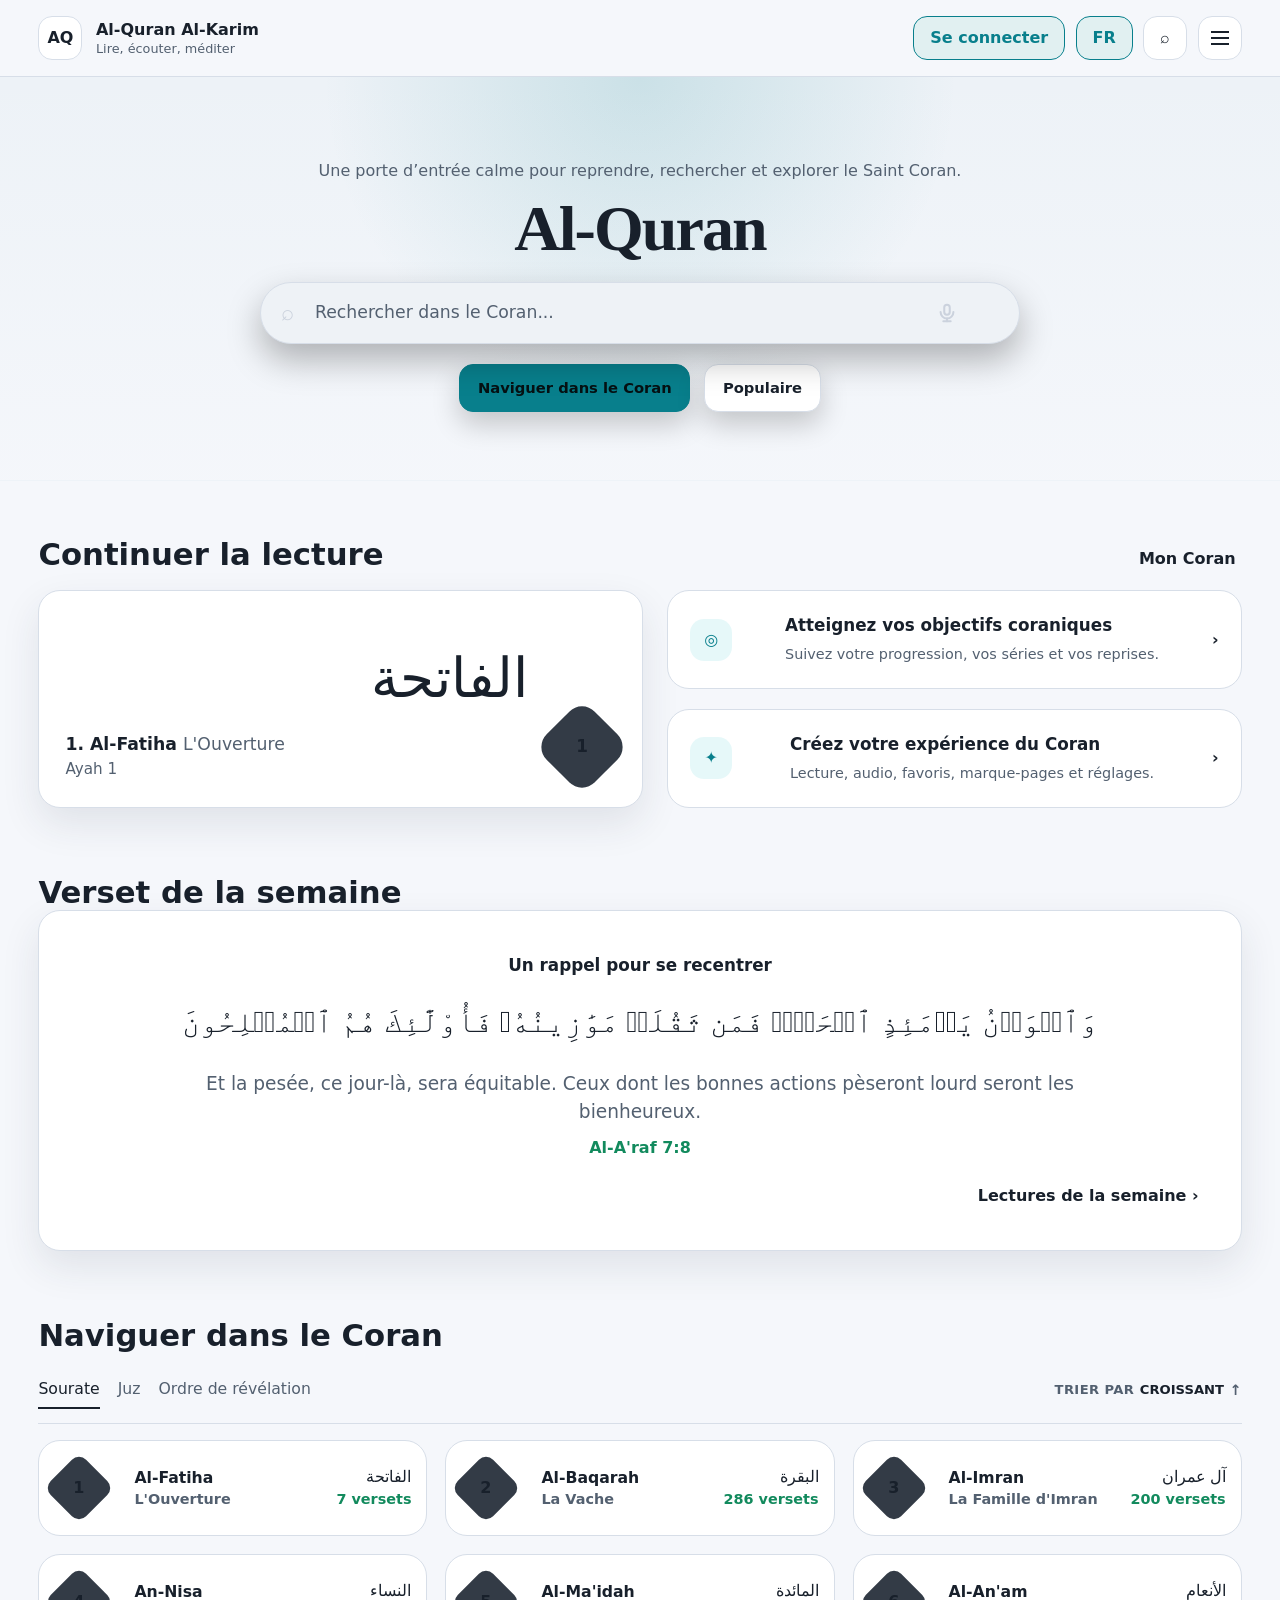
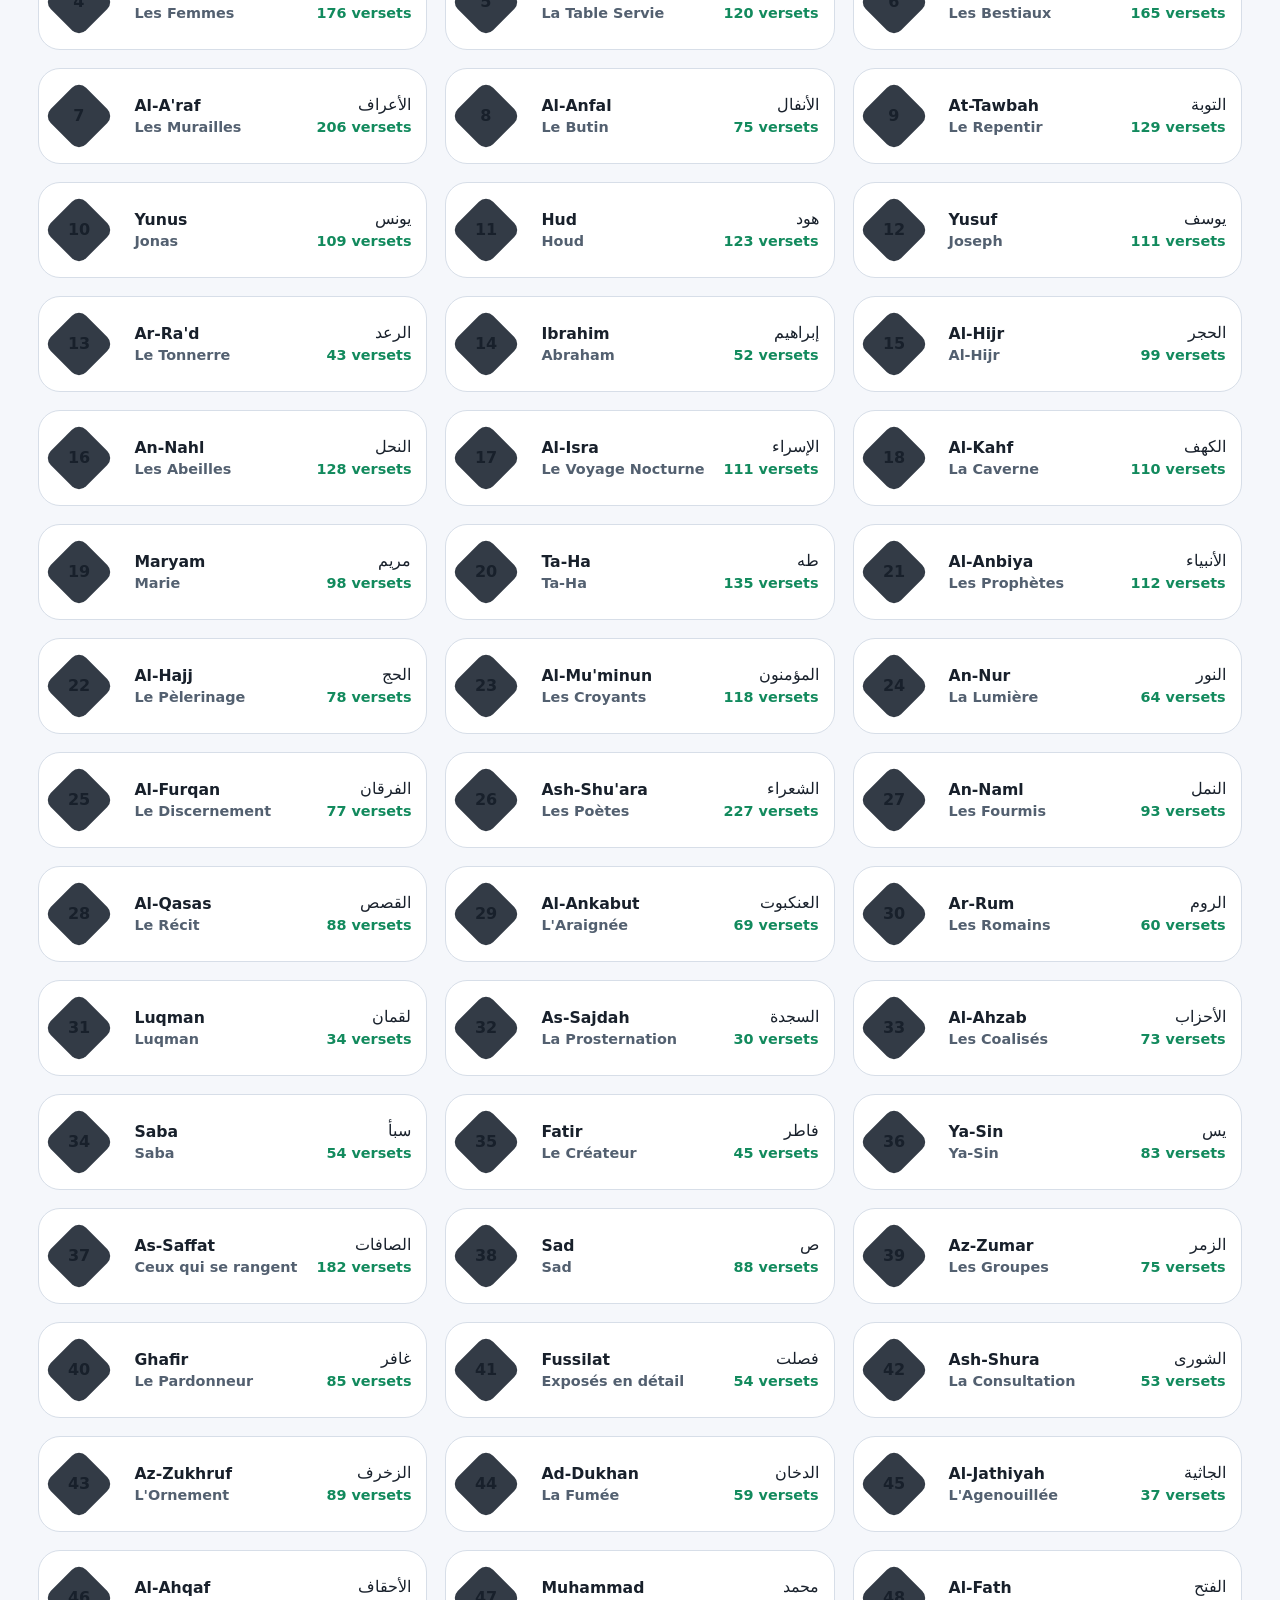
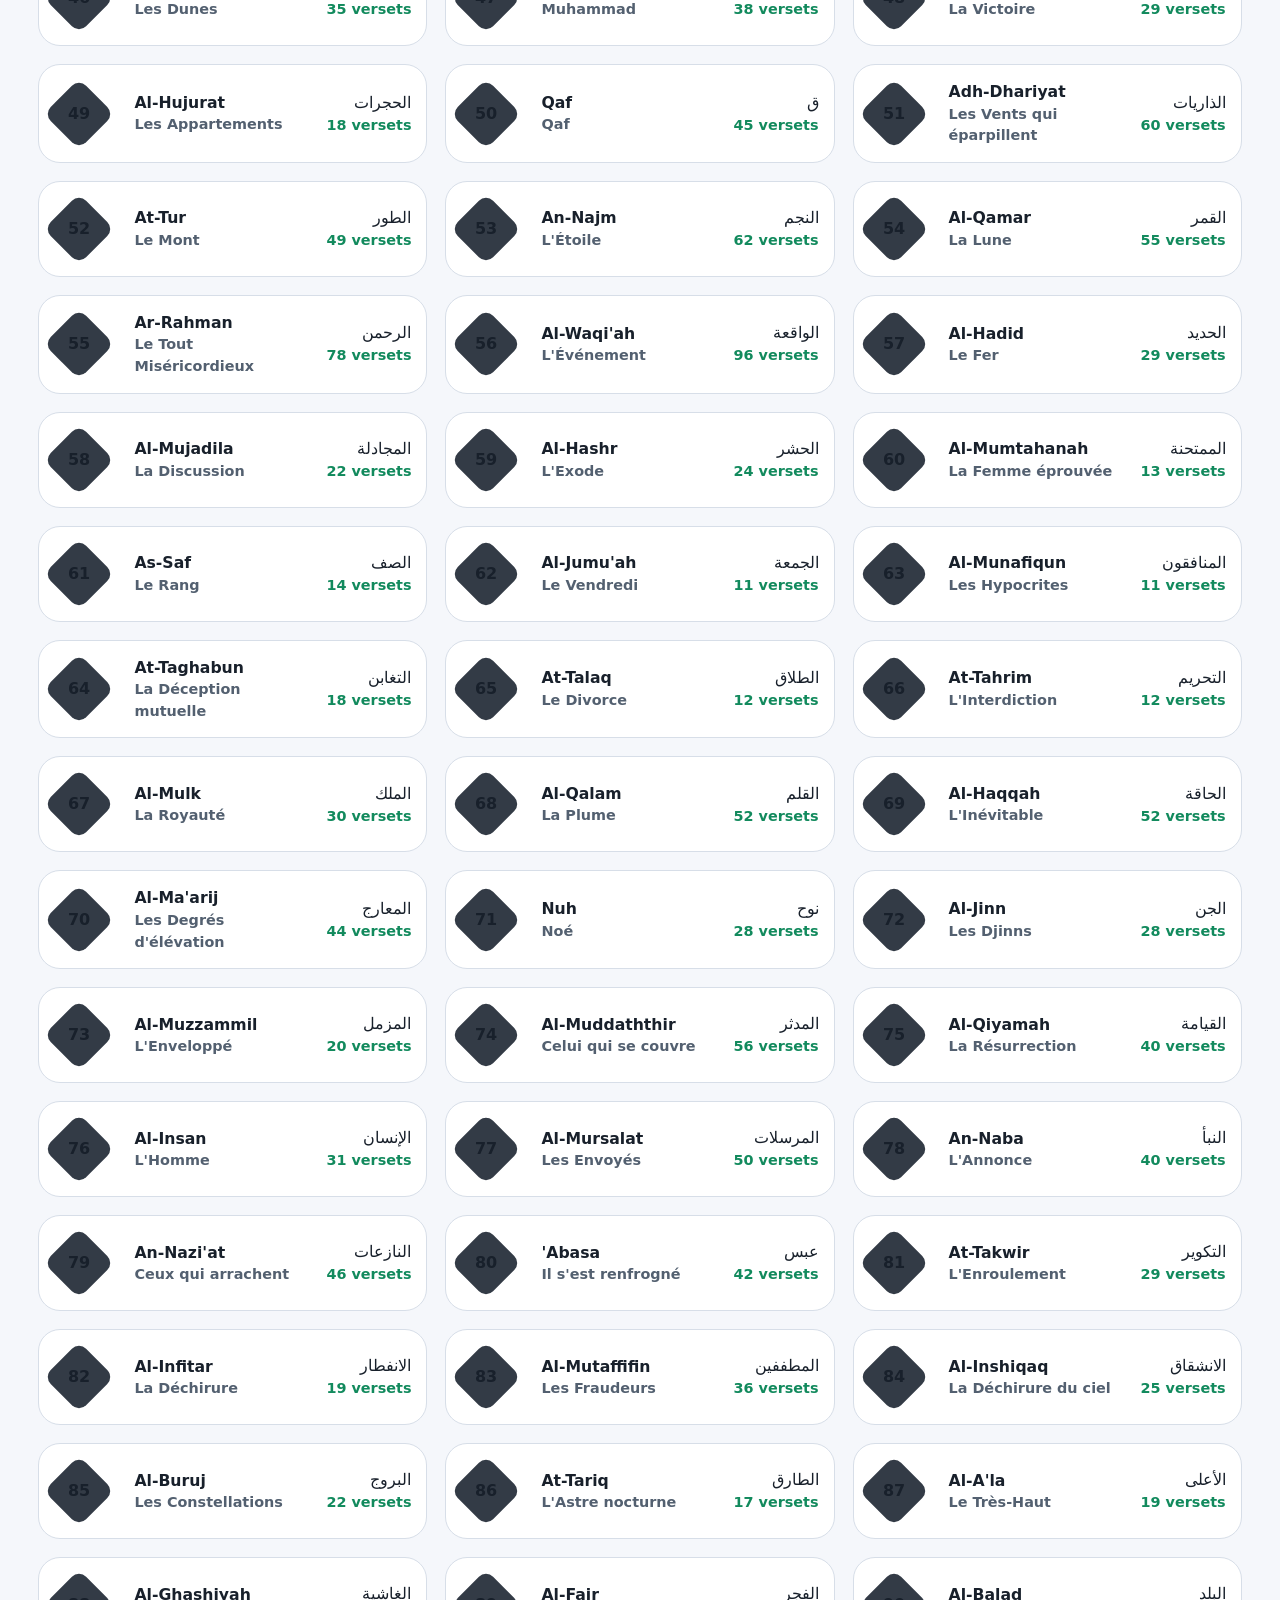
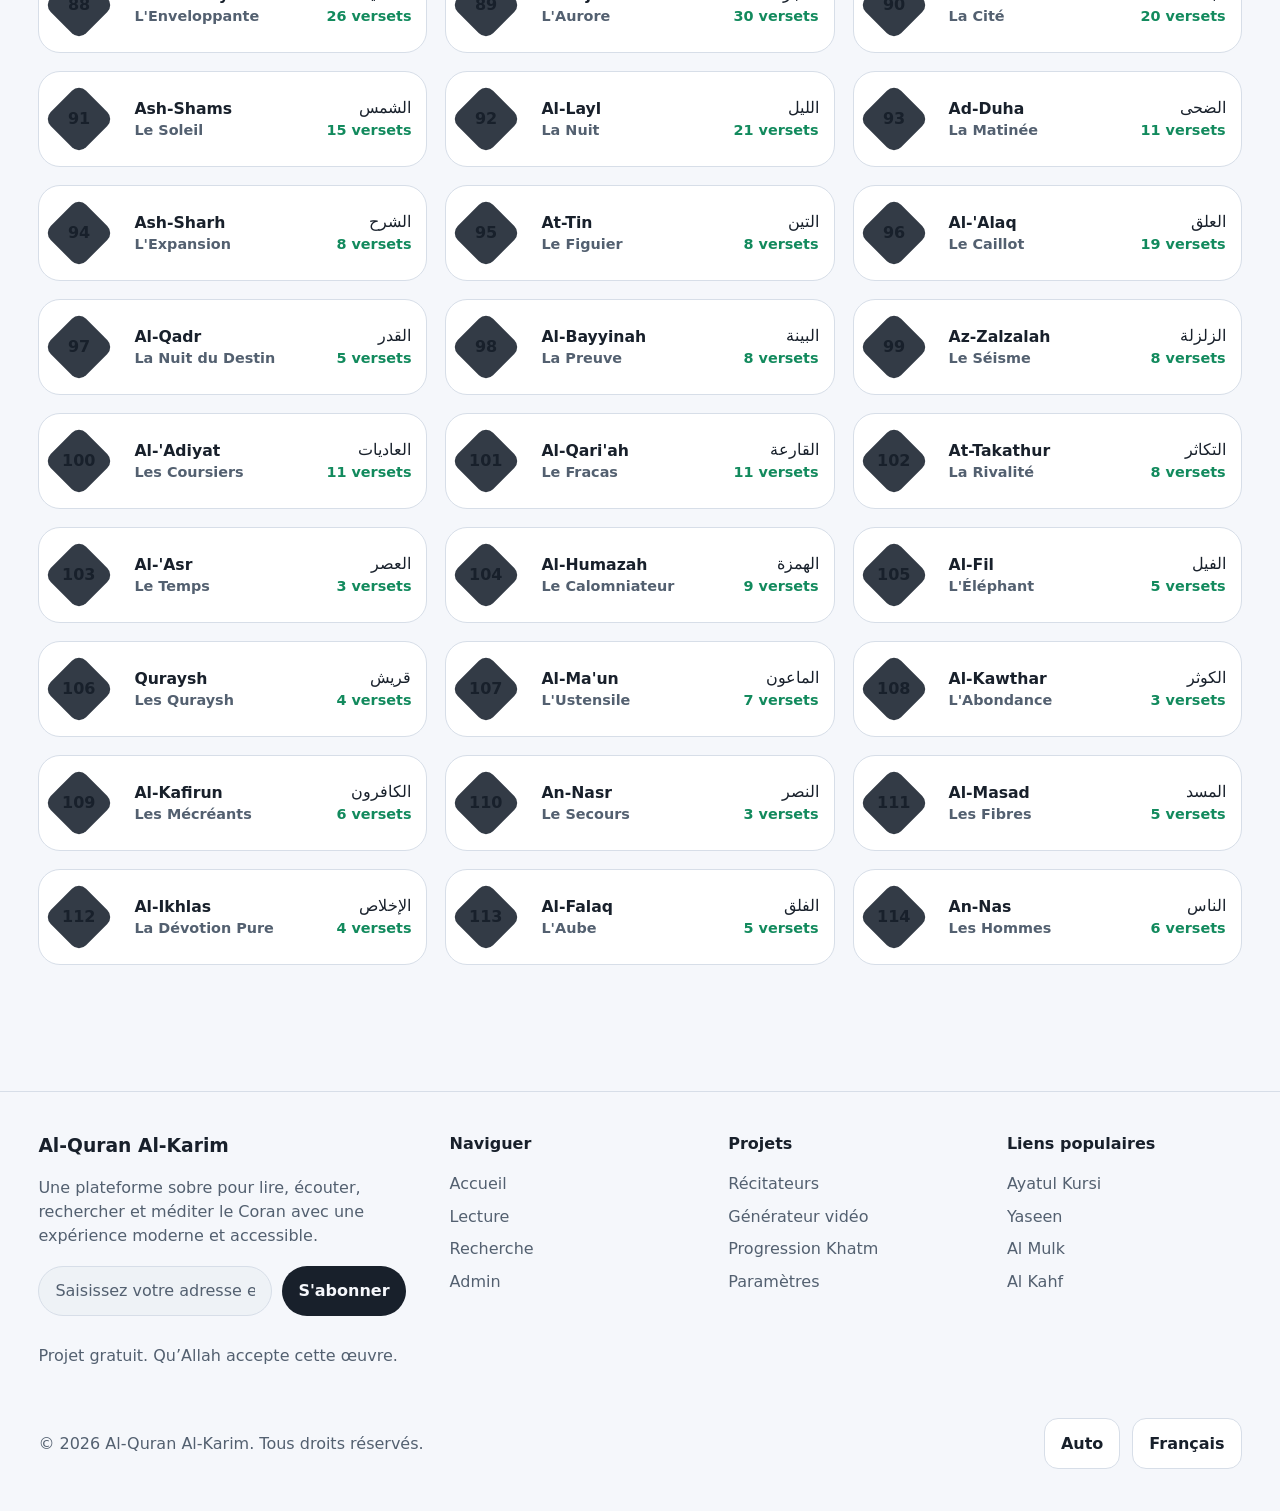
==== index.html @ 61f2b919 "Refine homepage search and layout scale" ====
﻿<!DOCTYPE html>
<html lang="fr">
<head>
<meta charset="UTF-8">
<meta name="viewport" content="width=device-width, initial-scale=1.0">
<meta name="theme-color" content="#1E222B">
<meta name="description" content="Accueil moderne pour lire, écouter, rechercher et reprendre la lecture du Saint Coran.">
<title>Al-Quran Al-Karim — Accueil</title>
<link rel="manifest" href="manifest.json">
<style>
:root{--bg:#1e222b;--bg2:#171b22;--card:#252a33;--card2:#2a303a;--line:#3b424e;--text:#f4f1ea;--muted:#b9c0cb;--soft:#8f98a6;--accent:#35c7cc;--accent2:#4dd58a;--max:1440px;--shadow:0 18px 48px rgba(0,0,0,.24)}
*{box-sizing:border-box}html{scroll-behavior:smooth}body{margin:0;background:var(--bg);color:var(--text);font-family:Inter,Segoe UI,system-ui,-apple-system,sans-serif;line-height:1.5}a{color:inherit;text-decoration:none}button,input{font:inherit}button{cursor:pointer}.skip{position:absolute;left:-999px;top:0;background:var(--accent);color:#061113;padding:.7rem 1rem;border-radius:10px;z-index:30}.skip:focus{left:1rem;top:1rem}
.site-header{position:sticky;top:0;z-index:12;background:rgba(30,34,43,.92);backdrop-filter:blur(16px);border-bottom:1px solid rgba(255,255,255,.08)}.header-inner{max-width:var(--max);margin:auto;min-height:76px;padding:0 clamp(16px,3vw,40px);display:flex;align-items:center;gap:1rem}.brand{display:flex;align-items:center;gap:.85rem;min-width:max-content}.brand-mark{width:44px;height:44px;border-radius:14px;display:grid;place-items:center;background:linear-gradient(135deg,rgba(53,199,204,.22),rgba(77,213,138,.12));border:1px solid rgba(53,199,204,.28);color:var(--accent);font-weight:900}.brand-name{display:block;font-size:1rem;font-weight:850}.brand-sub{display:block;margin-top:-.15rem;color:var(--muted);font-size:.8rem}.spacer{flex:1}.actions{display:flex;align-items:center;gap:.65rem}.pill,.icon-btn{border:1px solid var(--line);background:#20252d;color:var(--text);min-height:44px;border-radius:14px;display:inline-flex;align-items:center;justify-content:center;gap:.45rem;transition:.18s}.pill{padding:0 1rem;font-weight:800}.icon-btn{width:44px}.pill:hover,.icon-btn:hover{border-color:rgba(53,199,204,.55);background:#26303a}.login{border-color:rgba(53,199,204,.55);color:#63dde0}.hamb span{width:18px;height:2px;background:currentColor;display:block;box-shadow:0 6px 0 currentColor,0 -6px 0 currentColor}
.hero{position:relative;overflow:hidden;background:#10141a;border-bottom:1px solid rgba(255,255,255,.08)}.hero:before{content:'القرآن الكريم';position:absolute;right:-7vw;bottom:-12vw;font-family:Georgia,serif;font-size:clamp(5.5rem,16vw,17rem);line-height:1;color:rgba(255,255,255,.026);white-space:nowrap}.hero:after{content:'';position:absolute;inset:0;background:radial-gradient(circle at 50% 0,rgba(53,199,204,.13),transparent 42%),linear-gradient(180deg,rgba(30,34,43,.05),rgba(30,34,43,.92))}.hero-inner{position:relative;z-index:1;max-width:1120px;margin:auto;padding:clamp(64px,10vw,128px) 20px clamp(54px,8vw,96px);text-align:center}.hero-kicker{margin:0 auto 20px;color:var(--muted);font-size:clamp(.92rem,1.6vw,1.08rem);max-width:720px}.hero h1{margin:0 0 30px;font-family:Georgia,Times New Roman,serif;font-size:clamp(2.7rem,6.4vw,5.4rem);line-height:.95;letter-spacing:-.03em}.searchbar{margin:auto;max-width:880px;min-height:72px;display:grid;grid-template-columns:56px 1fr 56px;align-items:center;background:#343b45;border:1px solid rgba(255,255,255,.08);border-radius:999px;box-shadow:0 16px 34px rgba(0,0,0,.28)}.searchbar input{min-width:0;border:0;outline:0;background:transparent;color:var(--text);font-size:clamp(1rem,1.9vw,1.3rem)}.searchbar input::placeholder{color:#d7dbe2}.search-ico,.mic-ico{font-size:1.35rem;color:#cbd2dd;display:grid;place-items:center}.hero-actions{margin-top:26px;display:flex;justify-content:center;gap:14px;flex-wrap:wrap}.primary,.secondary{border-radius:18px;min-height:54px;padding:0 1.35rem;display:inline-flex;align-items:center;justify-content:center;font-size:.98rem;font-weight:850;box-shadow:0 12px 28px rgba(0,0,0,.2)}.primary{background:var(--accent);color:#061113}.secondary{background:#262b34;color:var(--text);border:1px solid rgba(255,255,255,.08)}
main{max-width:var(--max);margin:auto;padding:clamp(42px,6vw,76px) clamp(16px,3vw,40px)}.section{margin-bottom:clamp(56px,7vw,92px)}.section-head{display:flex;align-items:end;justify-content:space-between;gap:1rem;margin-bottom:24px}.section h2{margin:0;font-size:clamp(1.65rem,3.1vw,2.35rem);line-height:1.1}.section-note{color:var(--muted);font-weight:800}.card{background:var(--card);border:1px solid rgba(255,255,255,.08);border-radius:24px;box-shadow:var(--shadow)}.grid-continue{display:grid;grid-template-columns:minmax(0,1fr) minmax(300px,.95fr);gap:24px}.resume-card{min-height:260px;padding:32px;display:grid;grid-template-columns:1fr auto;gap:20px;align-items:end}.resume-ar{font-family:Georgia,Times New Roman,serif;font-size:clamp(2.7rem,6.2vw,4.6rem);direction:rtl;line-height:1.15;margin:0 0 30px}.resume-meta{color:var(--text);font-size:1.28rem;font-weight:850}.resume-meta span{color:var(--muted);font-weight:500}.resume-ayah{color:var(--muted);font-size:1.05rem}.resume-badge{width:82px;height:82px;border-radius:22px;transform:rotate(45deg);background:#333b46;display:grid;place-items:center;color:var(--text);font-size:1.22rem;font-weight:900}.resume-badge span{transform:rotate(-45deg)}.stack{display:grid;gap:20px}.feature-card{padding:28px;display:flex;align-items:center;justify-content:space-between;gap:18px}.feature-card h3{margin:0 0 6px;font-size:1.22rem}.feature-card p{margin:0;color:var(--muted);font-size:.95rem}.feature-icon{width:48px;height:48px;border-radius:16px;display:grid;place-items:center;background:rgba(53,199,204,.12);color:var(--accent);font-weight:900;flex:none}
.daily-card{padding:clamp(30px,5vw,56px);text-align:center}.daily-title{margin:0 0 24px;font-size:1.22rem}.daily-ar{font-family:Georgia,Times New Roman,serif;direction:rtl;font-size:clamp(1.55rem,3.2vw,2.35rem);line-height:1.9;margin:0 auto 22px;max-width:1000px}.daily-tr{font-size:clamp(1.05rem,1.8vw,1.38rem);color:#e4e7ec;margin:0 auto 10px;max-width:980px}.daily-ref{color:var(--accent);font-size:1.12rem;font-weight:850}.daily-action{display:flex;justify-content:flex-end;margin-top:34px}.link-btn{border:0;background:transparent;color:var(--text);font-size:1rem;font-weight:850}
.browse-top{display:flex;align-items:center;justify-content:space-between;gap:1rem;border-bottom:1px solid var(--line);padding-bottom:14px;margin-bottom:24px}.tabs{display:flex;gap:18px;flex-wrap:wrap}.tab{border:0;background:transparent;color:var(--muted);font-size:.98rem;padding:.4rem 0;border-bottom:2px solid transparent}.tab.active{color:var(--text);border-color:var(--text)}.sort{position:relative;border:0;background:transparent;color:var(--muted);padding:.45rem 0;display:inline-flex;align-items:center;gap:.35rem;font-weight:850;text-transform:uppercase;transition:color .18s ease,transform .18s ease}.sort:after{content:'';position:absolute;left:0;right:0;bottom:.12rem;height:1px;background:var(--accent);transform:scaleX(0);transform-origin:right;transition:transform .22s ease}.sort:hover,.sort:focus-visible{color:var(--accent);transform:translateY(-1px)}.sort:hover:after,.sort:focus-visible:after{transform:scaleX(1);transform-origin:left}.sort-kicker{font-size:.82rem;letter-spacing:.03em}.sort-value{color:var(--text);font-size:.82rem;transition:color .18s ease}.sort:hover .sort-value,.sort:focus-visible .sort-value{color:var(--accent)}.sort-icon{color:var(--muted);font-size:.9rem;line-height:1;transition:color .18s ease,transform .22s ease}.sort:hover .sort-icon,.sort:focus-visible .sort-icon{color:var(--accent);transform:translateY(-2px)}.sort.sort-flash{animation:sortFlash .26s ease}@keyframes sortFlash{0%{transform:scale(1)}45%{transform:scale(1.035)}100%{transform:scale(1)}}.surah-grid{display:grid;grid-template-columns:repeat(3,minmax(0,1fr));gap:18px}.surah-card{min-height:112px;padding:18px;border:1px solid var(--line);border-radius:12px;background:transparent;display:grid;grid-template-columns:72px 1fr auto;align-items:center;gap:18px;transition:.18s}.surah-card:hover{border-color:rgba(53,199,204,.6);background:rgba(255,255,255,.025);transform:translateY(-1px)}.diamond{width:58px;height:58px;border-radius:10px;background:#333b46;transform:rotate(45deg);display:grid;place-items:center;font-size:1rem;font-weight:900}.diamond span{transform:rotate(-45deg)}.surah-name{display:block;font-size:1.04rem;font-weight:900}.surah-fr{display:block;color:var(--muted);font-weight:700}.surah-side{text-align:right}.surah-ar{display:block;direction:rtl;font-family:Georgia,Times New Roman,serif;font-size:1.1rem}.surah-count{display:block;color:var(--soft);font-weight:800;font-size:.95rem}.projects{display:grid;grid-template-columns:repeat(4,minmax(0,1fr));gap:18px}.project-card{padding:26px;text-align:center}.project-logo{width:58px;height:58px;margin:0 auto 14px;border-radius:16px;display:grid;place-items:center;background:linear-gradient(135deg,rgba(53,199,204,.22),rgba(77,213,138,.14));color:var(--accent);font-weight:900}.project-card h3{margin:0 0 8px}.project-card p{margin:0;color:var(--muted)}
.footer{border-top:1px solid var(--line);padding:52px clamp(16px,3vw,40px) 42px;max-width:var(--max);margin:auto}.footer-grid{display:grid;grid-template-columns:1.4fr repeat(3,1fr);gap:44px}.footer h3,.footer h4{margin:0 0 16px}.footer p,.footer a{color:var(--muted);font-size:1rem}.footer a{display:block;margin:.55rem 0}.newsletter{display:flex;gap:10px;margin:18px 0 28px}.newsletter input{min-width:0;flex:1;border:1px solid var(--line);background:#20252d;color:var(--text);border-radius:999px;padding:.75rem 1rem}.newsletter button{border:0;border-radius:999px;padding:.75rem 1rem;font-weight:850;background:#fff;color:#111}.footer-bottom{display:flex;align-items:center;justify-content:space-between;gap:1rem;margin-top:34px;color:var(--muted);flex-wrap:wrap}.footer-controls{display:flex;gap:12px;flex-wrap:wrap}.control-pill{border:1px solid var(--line);background:transparent;color:var(--text);border-radius:12px;padding:.8rem 1rem;font-weight:850}

@media (max-width:1100px){.surah-grid{grid-template-columns:repeat(2,minmax(0,1fr))}.projects{grid-template-columns:repeat(2,minmax(0,1fr))}.grid-continue{grid-template-columns:1fr}.footer-grid{grid-template-columns:1fr 1fr}.hide-md{display:none}}
@media (max-width:720px){.header-inner{min-height:66px}.brand-sub,.login,.hide-sm{display:none}.hero-inner{padding-top:58px}.searchbar{grid-template-columns:44px 1fr 44px;min-height:58px}.hero-actions .primary,.hero-actions .secondary{width:100%;max-width:360px}.section-head,.browse-top{align-items:flex-start;flex-direction:column}.resume-card{grid-template-columns:1fr;padding:24px}.resume-ar{font-size:2.55rem}.resume-badge{width:64px;height:64px}.surah-grid,.projects,.footer-grid{grid-template-columns:1fr}.surah-card{grid-template-columns:58px 1fr;align-items:start}.surah-side{grid-column:2;text-align:left}.surah-ar{text-align:left}.daily-action{justify-content:flex-start}.newsletter{flex-direction:column}}
[data-theme="light"]{--bg:#f5f7fb;--bg2:#edf2f7;--card:#fff;--card2:#eef2f6;--line:#d7dee8;--text:#18202b;--muted:#536070;--soft:#6d7786;--accent:#087f8c;--accent2:#128a5d;--shadow:0 16px 38px rgba(35,45,65,.10)}
[data-theme="sepia"]{--bg:#eee4d2;--bg2:#eadbc4;--card:#fbf3e4;--card2:#f3e7d2;--line:#d8c5a8;--text:#2d261d;--muted:#6d604f;--soft:#81715d;--accent:#1f7d72;--accent2:#2f8b5f;--shadow:0 16px 38px rgba(73,55,30,.12)}
body{padding-bottom:0}.site-header{background:color-mix(in srgb,var(--bg) 92%,transparent);border-bottom-color:var(--line)}.pill,.icon-btn,.newsletter input{background:var(--card);border-color:var(--line)}.pill:hover,.icon-btn:hover,.pill.on,.icon-btn.on{border-color:var(--accent);background:var(--card2)}.hero{background:var(--bg2)}.hero:before{pointer-events:none}.hero:after{background:radial-gradient(circle at 50% 0,color-mix(in srgb,var(--accent) 15%,transparent),transparent 42%),linear-gradient(180deg,transparent,color-mix(in srgb,var(--bg) 92%,transparent))}.search-wrap{position:relative;max-width:760px;margin:auto}.searchbar{grid-template-columns:52px 1fr 40px 52px;min-height:62px;background:var(--card2);border-color:var(--line);transition:border-color .18s ease,box-shadow .18s ease,transform .18s ease}.searchbar:focus-within{border-color:color-mix(in srgb,var(--accent) 55%,var(--line));box-shadow:0 18px 40px rgba(0,0,0,.22),0 0 0 4px color-mix(in srgb,var(--accent) 10%,transparent);transform:translateY(-1px)}.searchbar input{outline:0!important;box-shadow:none!important;font-size:1.08rem}.searchbar input::placeholder{color:var(--muted)}.clear-search{border:0;background:transparent;color:var(--muted);width:34px;height:34px;border-radius:999px;font-size:1.15rem;display:none}.clear-search.show{display:grid;place-items:center}.clear-search:hover{background:var(--card);color:var(--text)}.mic-ico{border:0;background:transparent;border-radius:999px;transition:transform .18s ease,color .18s ease;display:grid;place-items:center}.mic-ico svg{width:22px;height:22px;fill:none;stroke:currentColor;stroke-width:2.2;stroke-linecap:round;stroke-linejoin:round}.mic-ico:hover{color:var(--accent);transform:translateY(-1px) scale(1.06)}.search-results{display:none;position:absolute;left:0;right:0;top:72px;text-align:left;background:var(--card);border:1px solid var(--line);border-radius:22px;box-shadow:var(--shadow);padding:12px;z-index:25}.search-results.open{display:block;animation:searchDrop .18s ease}.search-head{display:flex;align-items:center;justify-content:space-between;gap:1rem;color:var(--muted);font-size:.88rem;padding:4px 8px 10px}.search-clear-all{border:0;background:transparent;color:var(--accent);font-weight:800}.search-recent-row{display:block}.search-recent-main{width:100%;border:0;background:transparent;color:var(--text);padding:11px 12px;border-radius:14px;display:flex;align-items:center;gap:12px;text-align:left;font-weight:800}.search-recent-main:hover{background:var(--card2)}.search-suggestions{border-top:1px solid var(--line);margin-top:8px;padding-top:10px}.search-item{width:100%;border:0;background:transparent;color:var(--text);padding:11px;border-radius:12px;display:grid;grid-template-columns:40px 1fr auto;gap:12px;align-items:center;text-align:left}.search-item:hover,.search-item.active{background:var(--card2)}.search-num{width:34px;height:34px;border-radius:10px;background:var(--card2);display:grid;place-items:center;font-weight:850}.search-ar{direction:rtl;font-family:Georgia,serif;font-size:1.05rem}.search-empty{padding:16px;color:var(--muted)}@keyframes searchDrop{from{opacity:0;transform:translateY(-8px) scale(.99)}to{opacity:1;transform:translateY(0) scale(1)}}.menu-panel{position:fixed;right:clamp(16px,3vw,40px);top:86px;width:min(360px,calc(100vw - 32px));background:var(--card);border:1px solid var(--line);border-radius:18px;box-shadow:var(--shadow);padding:12px;display:none;z-index:30}.menu-panel.open{display:block}.menu-panel a,.menu-panel button{width:100%;min-height:46px;border:0;background:transparent;color:var(--text);display:flex;align-items:center;justify-content:space-between;border-radius:12px;padding:0 .85rem;text-align:left}.menu-panel a:hover,.menu-panel button:hover{background:var(--card2)}.select-pop{position:relative}.select-menu{position:absolute;right:0;top:52px;width:190px;background:var(--card);border:1px solid var(--line);border-radius:14px;box-shadow:var(--shadow);padding:8px;display:none;z-index:35}.select-menu.open{display:block}.select-menu button{width:100%;border:0;background:transparent;color:var(--text);border-radius:10px;padding:.75rem;text-align:left}.select-menu button:hover,.select-menu button.on{background:var(--card2);color:var(--accent)}button.card{text-align:inherit;color:inherit}.toast{position:fixed;left:50%;bottom:24px;transform:translateX(-50%);max-width:min(520px,calc(100vw - 32px));background:var(--card);border:1px solid var(--line);color:var(--text);box-shadow:var(--shadow);border-radius:14px;padding:.85rem 1rem;display:none;z-index:45}.toast.show{display:block}.hero-inner{padding:clamp(42px,7vw,82px) 20px clamp(36px,6vw,68px)}.hero h1{font-size:clamp(2.25rem,5vw,4.25rem);margin-bottom:22px}.hero-kicker{font-size:clamp(.88rem,1.35vw,1rem);margin-bottom:16px}.hero-actions{margin-top:20px}.primary,.secondary{min-height:48px;border-radius:15px;font-size:.92rem;padding:0 1.1rem}main{padding:clamp(34px,4.5vw,58px) clamp(16px,3vw,40px)}.section{margin-bottom:clamp(42px,5.5vw,68px)}.section h2{font-size:clamp(1.38rem,2.4vw,1.95rem)}.section-head{margin-bottom:18px}.resume-card{min-height:210px;padding:26px}.resume-ar{font-size:clamp(2.1rem,4.6vw,3.45rem);margin-bottom:22px}.resume-meta{font-size:1.08rem}.resume-ayah{font-size:.95rem}.resume-badge{width:68px;height:68px;border-radius:18px;font-size:1.05rem}.feature-card{padding:22px}.feature-card h3{font-size:1.05rem}.feature-card p{font-size:.9rem}.feature-icon{width:42px;height:42px;border-radius:14px}.daily-card{padding:clamp(24px,4vw,42px)}.daily-title{font-size:1.05rem;margin-bottom:18px}.daily-ar{font-size:clamp(1.28rem,2.35vw,1.9rem);line-height:1.75}.daily-tr{font-size:clamp(.98rem,1.45vw,1.18rem)}.daily-ref{font-size:1rem}.daily-action{margin-top:24px}.surah-card{min-height:96px;padding:15px;grid-template-columns:62px 1fr auto}.diamond{width:50px;height:50px}.surah-name{font-size:.98rem}.surah-fr,.surah-count{font-size:.9rem}.surah-ar{font-size:1rem}.footer{padding-top:40px}@media(max-width:720px){body{padding-bottom:0}.hero-inner{padding-top:42px}.searchbar{grid-template-columns:44px 1fr 38px 44px;min-height:56px}.searchbar input{font-size:1rem}.search-results{top:64px}.hero h1{font-size:2.25rem}.hero-actions .primary,.hero-actions .secondary{width:100%;max-width:320px}.section-head,.browse-top{align-items:flex-start;flex-direction:column}.resume-card{grid-template-columns:1fr;padding:22px}.resume-ar{font-size:2.25rem}.resume-badge{width:60px;height:60px}.surah-grid,.projects,.footer-grid{grid-template-columns:1fr}.surah-card{grid-template-columns:54px 1fr;align-items:start}.surah-side{grid-column:2;text-align:left}.surah-ar{text-align:left}.daily-action{justify-content:flex-start}.newsletter{flex-direction:column}}.daily-tr{color:var(--text)!important}.newsletter button{background:var(--text);color:var(--bg)}.browse-note{color:var(--muted);font-size:.92rem;margin:-8px 0 16px}.browse-note a{color:var(--accent);text-decoration:underline;text-underline-offset:3px}</style>
<link rel="stylesheet" href="assets/site-system.css">
<script defer src="assets/site-system.js"></script>
</head>
<body data-theme="dark">
<a class="skip" href="#content" data-i18n="skip">Aller au contenu</a>
<header class="site-header"><div class="header-inner"><a class="brand" href="index.html"><span class="brand-mark">AQ</span><span><span class="brand-name">Al-Quran Al-Karim</span><span class="brand-sub" data-i18n="tagline">Lire, écouter, méditer</span></span></a><div class="spacer"></div><nav class="actions"><a class="pill login" href="#" onclick="event.preventDefault();showToast(t('accountSoon'))" data-i18n="login">Se connecter</a><div class="select-pop"><button class="pill hide-sm" id="langBtn" type="button" onclick="togglePopover('langMenu')">FR</button><div class="select-menu" id="langMenu"><button type="button" data-lang="fr" onclick="setLang('fr')">Français</button><button type="button" data-lang="en" onclick="setLang('en')">English</button><button type="button" data-lang="ar" onclick="setLang('ar')">العربية</button></div></div><button class="icon-btn" type="button" onclick="focusHomeSearch()" aria-label="Recherche">⌕</button><button class="icon-btn hamb" id="menuBtn" type="button" onclick="toggleMenu()" aria-label="Menu"><span></span></button></nav></div></header><div class="menu-panel" id="menuPanel"><a href="reader.html" data-i18n="readQuran">Lire le Coran</a><a href="#surahs" data-i18n="browseQuran">Naviguer dans le Coran</a><button type="button" onclick="resumeReading()" data-i18n="resumeReading">Reprendre la lecture</button><a href="#daily" data-i18n="dailyVerse">Verset du jour</a><button type="button" onclick="showToast(t('accountSoon'))" data-i18n="settings">Paramètres</button></div>
<section class="hero"><div class="hero-inner"><p class="hero-kicker" data-i18n="heroKicker">Une porte d’entrée calme pour reprendre, rechercher et explorer le Saint Coran.</p><h1>Al-Quran</h1><div class="search-wrap"><form class="searchbar" onsubmit="searchAndOpen(event)"><span class="search-ico">⌕</span><input id="home-search" type="search" data-i18n-placeholder="searchPlaceholder" placeholder="Rechercher dans le Coran..." autocomplete="off" onfocus="showSearchPanel()" oninput="handleSearchInput()" onkeydown="handleSearchKeys(event)"><button class="clear-search" id="clearSearch" type="button" onclick="clearSearchBox()" aria-label="Effacer">×</button><button class="mic-ico" type="button" onclick="showToast(t('voiceSoon'))" aria-label="Recherche vocale"><svg viewBox="0 0 24 24" aria-hidden="true" focusable="false"><path d="M12 14a3 3 0 0 0 3-3V6a3 3 0 1 0-6 0v5a3 3 0 0 0 3 3Z"/><path d="M19 11a7 7 0 0 1-14 0"/><path d="M12 18v3"/><path d="M8 21h8"/></svg></button></form><div class="search-results" id="searchResults"></div></div><div class="hero-actions"><a class="primary" href="reader.html" data-i18n="browseQuran">Naviguer dans le Coran</a><button class="secondary" type="button" onclick="showPopular()" data-i18n="popular">Populaire</button></div></div></section>
<main id="content">
<section class="section"><div class="section-head"><h2 data-i18n="continueReading">Continuer la lecture</h2><button class="link-btn section-note" type="button" onclick="resumeReading()" data-i18n="myQuran">Mon Coran</button></div><div class="grid-continue"><button class="card resume-card" id="resume-card" type="button" onclick="resumeReading()"><div><p class="resume-ar" id="resume-ar">الفاتحة</p><div class="resume-meta" id="resume-meta">1. Al-Fatiha <span>L'Ouverture</span></div><div class="resume-ayah" id="resume-ayah">Ayah 1</div></div><div class="resume-badge"><span id="resume-num">1</span></div></button><div class="stack"><button class="card feature-card" type="button" onclick="goReaderHash('khatm')"><span class="feature-icon">◎</span><span><h3>Atteignez vos objectifs coraniques</h3><p>Suivez votre progression, vos séries et vos reprises.</p></span><strong>›</strong></button><button class="card feature-card" type="button" onclick="goReaderHash('settings')"><span class="feature-icon">✦</span><span><h3>Créez votre expérience du Coran</h3><p>Lecture, audio, favoris, marque-pages et réglages.</p></span><strong>›</strong></button></div></div></section>
<section class="section" id="daily"><h2 data-i18n="weeklyVerse">Verset de la semaine</h2><div class="card daily-card"><h3 class="daily-title" data-i18n="dailyReminder">Un rappel pour se recentrer</h3><p class="daily-ar" id="daily-ar">وَٱلۡوَزۡنُ يَوۡمَئِذٍ ٱلۡحَقُّۚ فَمَن ثَقُلَتۡ مَوَٰزِينُهُۥ فَأُوْلَٰٓئِكَ هُمُ ٱلۡمُفۡلِحُونَ</p><p class="daily-tr" id="daily-tr">Et la pesée, ce jour-là, sera équitable. Ceux dont les bonnes actions pèseront lourd seront les bienheureux.</p><div class="daily-ref" id="daily-ref">Al-A'raf 7:8</div><div class="daily-action"><a class="link-btn" href="reader.html?s=7&a=8">Lectures de la semaine ›</a></div></div></section>
<section class="section" id="surahs"><div class="section-head"><h2 data-i18n="browseQuran">Naviguer dans le Coran</h2></div><div class="browse-top"><div class="tabs"><button class="tab active" type="button" data-browse="surah" onclick="setBrowseMode('surah')" data-i18n="surah">Sourate</button><button class="tab" type="button" data-browse="juz" onclick="setBrowseMode('juz')" data-i18n="juz">Juz</button><button class="tab" type="button" data-browse="revelation" onclick="setBrowseMode('revelation')" data-i18n="revelation">Ordre de révélation</button></div><button class="sort" type="button" onclick="toggleSort()" aria-label="Changer l'ordre de tri"><span class="sort-kicker" data-i18n="sortBy">Trier par</span><span class="sort-value" id="sort-label">Croissant</span><span class="sort-icon" id="sort-icon" aria-hidden="true">&uarr;</span></button></div><div class="browse-note" id="browse-note"></div><div class="surah-grid" id="surah-grid"></div></section>

</main>
<footer class="footer"><div class="footer-grid"><div><h3>Al-Quran Al-Karim</h3><p data-i18n="footerAbout">Une plateforme sobre pour lire, écouter, rechercher et méditer le Coran avec une expérience moderne et accessible.</p><form class="newsletter" onsubmit="subscribeNewsletter(event)"><input id="newsletterEmail" type="email" data-i18n-placeholder="emailPlaceholder" placeholder="Saisissez votre adresse e-mail"><button type="submit" data-i18n="subscribe">S'abonner</button></form><p>Projet gratuit. Qu’Allah accepte cette œuvre.</p></div><div><h4 data-i18n="nav">Naviguer</h4><a href="index.html" data-i18n="home">Accueil</a><a href="reader.html" data-i18n="reading">Lecture</a><a href="reader.html#search" data-i18n="search">Recherche</a><a href="admin.html">Admin</a></div><div><h4 data-i18n="projects">Projets</h4><a href="reader.html#settings" data-i18n="reciters">Récitateurs</a><a href="video.html" data-i18n="videoGen">Générateur vidéo</a><a href="reader.html#khatm" data-i18n="khatmProgress">Progression Khatm</a><a href="reader.html#settings" data-i18n="settings">Réglages</a></div><div><h4 data-i18n="popularLinks">Liens populaires</h4><a href="reader.html?s=2&a=255">Ayatul Kursi</a><a href="reader.html?s=36">Yaseen</a><a href="reader.html?s=67">Al Mulk</a><a href="reader.html?s=18">Al Kahf</a></div></div><div class="footer-bottom"><span>© 2026 Al-Quran Al-Karim. Tous droits réservés.</span><div class="footer-controls"><div class="select-pop"><button class="control-pill" id="themeBtn" type="button" onclick="togglePopover('themeMenu')">Auto</button><div class="select-menu" id="themeMenu"><button type="button" data-theme-choice="auto" onclick="setThemeMode('auto')">Auto</button><button type="button" data-theme-choice="dark" onclick="setThemeMode('dark')">Sombre</button><button type="button" data-theme-choice="light" onclick="setThemeMode('light')">Clair</button><button type="button" data-theme-choice="sepia" onclick="setThemeMode('sepia')">Sepia</button></div></div><div class="select-pop"><button class="control-pill" id="footerLangBtn" type="button" onclick="togglePopover('footerLangMenu')">Français</button><div class="select-menu" id="footerLangMenu"><button type="button" data-lang="fr" onclick="setLang('fr')">Français</button><button type="button" data-lang="en" onclick="setLang('en')">English</button><button type="button" data-lang="ar" onclick="setLang('ar')">العربية</button></div></div></div></div></footer>
<div class="toast" id="toast"></div><script>
const SS=[
  {n:1,ar:'الفاتحة',en:'Al-Fatiha',fr:"L'Ouverture",v:7,t:'Mecquoise'},
  {n:2,ar:'البقرة',en:'Al-Baqarah',fr:'La Vache',v:286,t:'Médinoise'},
  {n:3,ar:'آل عمران',en:'Al-Imran',fr:"La Famille d'Imran",v:200,t:'Médinoise'},
  {n:4,ar:'النساء',en:'An-Nisa',fr:'Les Femmes',v:176,t:'Médinoise'},
  {n:5,ar:'المائدة',en:"Al-Ma'idah",fr:'La Table Servie',v:120,t:'Médinoise'},
  {n:6,ar:'الأنعام',en:"Al-An'am",fr:'Les Bestiaux',v:165,t:'Mecquoise'},
  {n:7,ar:'الأعراف',en:"Al-A'raf",fr:'Les Murailles',v:206,t:'Mecquoise'},
  {n:8,ar:'الأنفال',en:'Al-Anfal',fr:'Le Butin',v:75,t:'Médinoise'},
  {n:9,ar:'التوبة',en:'At-Tawbah',fr:'Le Repentir',v:129,t:'Médinoise'},
  {n:10,ar:'يونس',en:'Yunus',fr:'Jonas',v:109,t:'Mecquoise'},
  {n:11,ar:'هود',en:'Hud',fr:'Houd',v:123,t:'Mecquoise'},
  {n:12,ar:'يوسف',en:'Yusuf',fr:'Joseph',v:111,t:'Mecquoise'},
  {n:13,ar:'الرعد',en:"Ar-Ra'd",fr:'Le Tonnerre',v:43,t:'Médinoise'},
  {n:14,ar:'إبراهيم',en:'Ibrahim',fr:'Abraham',v:52,t:'Mecquoise'},
  {n:15,ar:'الحجر',en:'Al-Hijr',fr:'Al-Hijr',v:99,t:'Mecquoise'},
  {n:16,ar:'النحل',en:'An-Nahl',fr:'Les Abeilles',v:128,t:'Mecquoise'},
  {n:17,ar:'الإسراء',en:'Al-Isra',fr:'Le Voyage Nocturne',v:111,t:'Mecquoise'},
  {n:18,ar:'الكهف',en:'Al-Kahf',fr:'La Caverne',v:110,t:'Mecquoise'},
  {n:19,ar:'مريم',en:'Maryam',fr:'Marie',v:98,t:'Mecquoise'},
  {n:20,ar:'طه',en:'Ta-Ha',fr:'Ta-Ha',v:135,t:'Mecquoise'},
  {n:21,ar:'الأنبياء',en:'Al-Anbiya',fr:'Les Prophètes',v:112,t:'Mecquoise'},
  {n:22,ar:'الحج',en:'Al-Hajj',fr:'Le Pèlerinage',v:78,t:'Médinoise'},
  {n:23,ar:'المؤمنون',en:"Al-Mu'minun",fr:'Les Croyants',v:118,t:'Mecquoise'},
  {n:24,ar:'النور',en:'An-Nur',fr:'La Lumière',v:64,t:'Médinoise'},
  {n:25,ar:'الفرقان',en:'Al-Furqan',fr:'Le Discernement',v:77,t:'Mecquoise'},
  {n:26,ar:'الشعراء',en:"Ash-Shu'ara",fr:'Les Poètes',v:227,t:'Mecquoise'},
  {n:27,ar:'النمل',en:'An-Naml',fr:'Les Fourmis',v:93,t:'Mecquoise'},
  {n:28,ar:'القصص',en:'Al-Qasas',fr:'Le Récit',v:88,t:'Mecquoise'},
  {n:29,ar:'العنكبوت',en:'Al-Ankabut',fr:"L'Araignée",v:69,t:'Mecquoise'},
  {n:30,ar:'الروم',en:'Ar-Rum',fr:'Les Romains',v:60,t:'Mecquoise'},
  {n:31,ar:'لقمان',en:'Luqman',fr:'Luqman',v:34,t:'Mecquoise'},
  {n:32,ar:'السجدة',en:'As-Sajdah',fr:'La Prosternation',v:30,t:'Mecquoise'},
  {n:33,ar:'الأحزاب',en:'Al-Ahzab',fr:'Les Coalisés',v:73,t:'Médinoise'},
  {n:34,ar:'سبأ',en:'Saba',fr:'Saba',v:54,t:'Mecquoise'},
  {n:35,ar:'فاطر',en:'Fatir',fr:'Le Créateur',v:45,t:'Mecquoise'},
  {n:36,ar:'يس',en:'Ya-Sin',fr:'Ya-Sin',v:83,t:'Mecquoise'},
  {n:37,ar:'الصافات',en:'As-Saffat',fr:'Ceux qui se rangent',v:182,t:'Mecquoise'},
  {n:38,ar:'ص',en:'Sad',fr:'Sad',v:88,t:'Mecquoise'},
  {n:39,ar:'الزمر',en:'Az-Zumar',fr:'Les Groupes',v:75,t:'Mecquoise'},
  {n:40,ar:'غافر',en:'Ghafir',fr:'Le Pardonneur',v:85,t:'Mecquoise'},
  {n:41,ar:'فصلت',en:'Fussilat',fr:'Exposés en détail',v:54,t:'Mecquoise'},
  {n:42,ar:'الشورى',en:'Ash-Shura',fr:'La Consultation',v:53,t:'Mecquoise'},
  {n:43,ar:'الزخرف',en:'Az-Zukhruf',fr:"L'Ornement",v:89,t:'Mecquoise'},
  {n:44,ar:'الدخان',en:'Ad-Dukhan',fr:'La Fumée',v:59,t:'Mecquoise'},
  {n:45,ar:'الجاثية',en:'Al-Jathiyah',fr:"L'Agenouillée",v:37,t:'Mecquoise'},
  {n:46,ar:'الأحقاف',en:'Al-Ahqaf',fr:'Les Dunes',v:35,t:'Mecquoise'},
  {n:47,ar:'محمد',en:'Muhammad',fr:'Muhammad',v:38,t:'Médinoise'},
  {n:48,ar:'الفتح',en:'Al-Fath',fr:'La Victoire',v:29,t:'Médinoise'},
  {n:49,ar:'الحجرات',en:'Al-Hujurat',fr:'Les Appartements',v:18,t:'Médinoise'},
  {n:50,ar:'ق',en:'Qaf',fr:'Qaf',v:45,t:'Mecquoise'},
  {n:51,ar:'الذاريات',en:'Adh-Dhariyat',fr:'Les Vents qui éparpillent',v:60,t:'Mecquoise'},
  {n:52,ar:'الطور',en:'At-Tur',fr:'Le Mont',v:49,t:'Mecquoise'},
  {n:53,ar:'النجم',en:'An-Najm',fr:"L'Étoile",v:62,t:'Mecquoise'},
  {n:54,ar:'القمر',en:'Al-Qamar',fr:'La Lune',v:55,t:'Mecquoise'},
  {n:55,ar:'الرحمن',en:'Ar-Rahman',fr:'Le Tout Miséricordieux',v:78,t:'Médinoise'},
  {n:56,ar:'الواقعة',en:"Al-Waqi'ah",fr:"L'Événement",v:96,t:'Mecquoise'},
  {n:57,ar:'الحديد',en:'Al-Hadid',fr:'Le Fer',v:29,t:'Médinoise'},
  {n:58,ar:'المجادلة',en:'Al-Mujadila',fr:'La Discussion',v:22,t:'Médinoise'},
  {n:59,ar:'الحشر',en:'Al-Hashr',fr:"L'Exode",v:24,t:'Médinoise'},
  {n:60,ar:'الممتحنة',en:'Al-Mumtahanah',fr:'La Femme éprouvée',v:13,t:'Médinoise'},
  {n:61,ar:'الصف',en:'As-Saf',fr:'Le Rang',v:14,t:'Médinoise'},
  {n:62,ar:'الجمعة',en:"Al-Jumu'ah",fr:'Le Vendredi',v:11,t:'Médinoise'},
  {n:63,ar:'المنافقون',en:'Al-Munafiqun',fr:'Les Hypocrites',v:11,t:'Médinoise'},
  {n:64,ar:'التغابن',en:'At-Taghabun',fr:'La Déception mutuelle',v:18,t:'Médinoise'},
  {n:65,ar:'الطلاق',en:'At-Talaq',fr:'Le Divorce',v:12,t:'Médinoise'},
  {n:66,ar:'التحريم',en:'At-Tahrim',fr:"L'Interdiction",v:12,t:'Médinoise'},
  {n:67,ar:'الملك',en:'Al-Mulk',fr:'La Royauté',v:30,t:'Mecquoise'},
  {n:68,ar:'القلم',en:'Al-Qalam',fr:'La Plume',v:52,t:'Mecquoise'},
  {n:69,ar:'الحاقة',en:'Al-Haqqah',fr:"L'Inévitable",v:52,t:'Mecquoise'},
  {n:70,ar:'المعارج',en:"Al-Ma'arij",fr:"Les Degrés d'élévation",v:44,t:'Mecquoise'},
  {n:71,ar:'نوح',en:'Nuh',fr:'Noé',v:28,t:'Mecquoise'},
  {n:72,ar:'الجن',en:'Al-Jinn',fr:'Les Djinns',v:28,t:'Mecquoise'},
  {n:73,ar:'المزمل',en:'Al-Muzzammil',fr:"L'Enveloppé",v:20,t:'Mecquoise'},
  {n:74,ar:'المدثر',en:'Al-Muddaththir',fr:'Celui qui se couvre',v:56,t:'Mecquoise'},
  {n:75,ar:'القيامة',en:'Al-Qiyamah',fr:'La Résurrection',v:40,t:'Mecquoise'},
  {n:76,ar:'الإنسان',en:'Al-Insan',fr:"L'Homme",v:31,t:'Médinoise'},
  {n:77,ar:'المرسلات',en:'Al-Mursalat',fr:'Les Envoyés',v:50,t:'Mecquoise'},
  {n:78,ar:'النبأ',en:'An-Naba',fr:"L'Annonce",v:40,t:'Mecquoise'},
  {n:79,ar:'النازعات',en:"An-Nazi'at",fr:'Ceux qui arrachent',v:46,t:'Mecquoise'},
  {n:80,ar:'عبس',en:"'Abasa",fr:"Il s'est renfrogné",v:42,t:'Mecquoise'},
  {n:81,ar:'التكوير',en:'At-Takwir',fr:"L'Enroulement",v:29,t:'Mecquoise'},
  {n:82,ar:'الانفطار',en:'Al-Infitar',fr:'La Déchirure',v:19,t:'Mecquoise'},
  {n:83,ar:'المطففين',en:'Al-Mutaffifin',fr:'Les Fraudeurs',v:36,t:'Mecquoise'},
  {n:84,ar:'الانشقاق',en:'Al-Inshiqaq',fr:'La Déchirure du ciel',v:25,t:'Mecquoise'},
  {n:85,ar:'البروج',en:'Al-Buruj',fr:'Les Constellations',v:22,t:'Mecquoise'},
  {n:86,ar:'الطارق',en:'At-Tariq',fr:"L'Astre nocturne",v:17,t:'Mecquoise'},
  {n:87,ar:'الأعلى',en:"Al-A'la",fr:'Le Très-Haut',v:19,t:'Mecquoise'},
  {n:88,ar:'الغاشية',en:'Al-Ghashiyah',fr:"L'Enveloppante",v:26,t:'Mecquoise'},
  {n:89,ar:'الفجر',en:'Al-Fajr',fr:"L'Aurore",v:30,t:'Mecquoise'},
  {n:90,ar:'البلد',en:'Al-Balad',fr:'La Cité',v:20,t:'Mecquoise'},
  {n:91,ar:'الشمس',en:'Ash-Shams',fr:'Le Soleil',v:15,t:'Mecquoise'},
  {n:92,ar:'الليل',en:'Al-Layl',fr:'La Nuit',v:21,t:'Mecquoise'},
  {n:93,ar:'الضحى',en:'Ad-Duha',fr:'La Matinée',v:11,t:'Mecquoise'},
  {n:94,ar:'الشرح',en:'Ash-Sharh',fr:"L'Expansion",v:8,t:'Mecquoise'},
  {n:95,ar:'التين',en:'At-Tin',fr:'Le Figuier',v:8,t:'Mecquoise'},
  {n:96,ar:'العلق',en:"Al-'Alaq",fr:'Le Caillot',v:19,t:'Mecquoise'},
  {n:97,ar:'القدر',en:'Al-Qadr',fr:'La Nuit du Destin',v:5,t:'Mecquoise'},
  {n:98,ar:'البينة',en:'Al-Bayyinah',fr:'La Preuve',v:8,t:'Médinoise'},
  {n:99,ar:'الزلزلة',en:'Az-Zalzalah',fr:'Le Séisme',v:8,t:'Médinoise'},
  {n:100,ar:'العاديات',en:"Al-'Adiyat",fr:'Les Coursiers',v:11,t:'Mecquoise'},
  {n:101,ar:'القارعة',en:"Al-Qari'ah",fr:'Le Fracas',v:11,t:'Mecquoise'},
  {n:102,ar:'التكاثر',en:'At-Takathur',fr:'La Rivalité',v:8,t:'Mecquoise'},
  {n:103,ar:'العصر',en:"Al-'Asr",fr:'Le Temps',v:3,t:'Mecquoise'},
  {n:104,ar:'الهمزة',en:'Al-Humazah',fr:'Le Calomniateur',v:9,t:'Mecquoise'},
  {n:105,ar:'الفيل',en:'Al-Fil',fr:"L'Éléphant",v:5,t:'Mecquoise'},
  {n:106,ar:'قريش',en:'Quraysh',fr:'Les Quraysh',v:4,t:'Mecquoise'},
  {n:107,ar:'الماعون',en:"Al-Ma'un",fr:"L'Ustensile",v:7,t:'Mecquoise'},
  {n:108,ar:'الكوثر',en:'Al-Kawthar',fr:"L'Abondance",v:3,t:'Mecquoise'},
  {n:109,ar:'الكافرون',en:'Al-Kafirun',fr:'Les Mécréants',v:6,t:'Mecquoise'},
  {n:110,ar:'النصر',en:'An-Nasr',fr:'Le Secours',v:3,t:'Médinoise'},
  {n:111,ar:'المسد',en:'Al-Masad',fr:'Les Fibres',v:5,t:'Mecquoise'},
  {n:112,ar:'الإخلاص',en:'Al-Ikhlas',fr:'La Dévotion Pure',v:4,t:'Mecquoise'},
  {n:113,ar:'الفلق',en:'Al-Falaq',fr:"L'Aube",v:5,t:'Mecquoise'},
  {n:114,ar:'الناس',en:'An-Nas',fr:'Les Hommes',v:6,t:'Mecquoise'},
];
let descending=false,browseMode='surah',lang=localStorage.getItem('aq_lang')||localStorage.getItem('aq_home_lang')||'fr',themeMode=localStorage.getItem('aq_theme')||localStorage.getItem('aq_home_theme')||'auto',searchIndex=-1;
const TR={fr:{skip:'Aller au contenu',tagline:'Lire, écouter, méditer',login:'Se connecter',readQuran:'Lire le Coran',browseQuran:'Naviguer dans le Coran',resumeReading:'Reprendre la lecture',dailyVerse:'Verset du jour',settings:'Paramètres',heroKicker:'Une porte d’entrée calme pour reprendre, rechercher et explorer le Saint Coran.',searchPlaceholder:'Rechercher dans le Coran...',popular:'Populaire',surah:'Sourate',dailyReminder:'Un rappel pour se recentrer',footerAbout:'Une plateforme sobre pour lire, écouter, rechercher et méditer le Coran avec une expérience moderne et accessible.',emailPlaceholder:'Saisissez votre adresse e-mail',subscribe:"S'abonner",nav:'Naviguer',home:'Accueil',reading:'Lecture',search:'Recherche',projects:'Projets',reciters:'Récitateurs',videoGen:'Générateur vidéo',khatmProgress:'Progression Khatm',popularLinks:'Liens populaires',continueReading:'Continuer la lecture',myQuran:'Mon Coran',weeklyVerse:'Verset de la semaine',juz:'Juz',revelation:'Ordre de révélation',sortBy:'Trier par',noResults:'Aucun résultat. Essayez un nom de sourate ou un numéro.',emptySearch:'Tapez un nom, un numéro ou un mot-clé.',searchKeyword:'Recherche texte dans le lecteur',voiceSoon:'Recherche vocale bientôt disponible.',juzSoon:'Navigation par Juz bientôt disponible.',revelationSoon:'Ordre de révélation bientôt disponible.',accountSoon:'Connexion bientôt disponible.',defaultResume:'Aucune reprise trouvée. Ouverture de Al-Fatiha.',audioOptions:'Options audio: ouvrez le lecteur complet pour plus de réglages.',audioClosed:'Lecteur audio masqué.',audioPlaying:'Aperçu audio lancé.',audioPaused:'Aperçu audio en pause.'},en:{skip:'Skip to content',tagline:'Read, listen, reflect',login:'Sign in',readQuran:'Read Quran',browseQuran:'Browse Quran',resumeReading:'Resume reading',dailyVerse:'Verse of the day',settings:'Settings',heroKicker:'A calm entry point to resume, search, and explore the Holy Quran.',searchPlaceholder:'Search in the Quran...',popular:'Popular',surah:'Surah',dailyReminder:'A reminder to refocus',footerAbout:'A calm platform to read, listen, search, and reflect on the Quran.',emailPlaceholder:'Enter your email address',subscribe:'Subscribe',nav:'Navigate',home:'Home',reading:'Reading',search:'Search',projects:'Projects',reciters:'Reciters',videoGen:'Video generator',khatmProgress:'Khatm progress',popularLinks:'Popular links',continueReading:'Continue reading',myQuran:'My Quran',weeklyVerse:'Verse of the week',juz:'Juz',revelation:'Revelation order',sortBy:'Sort by',noResults:'No results. Try a surah name or number.',emptySearch:'Type a name, number, or keyword.',searchKeyword:'Text search in reader',voiceSoon:'Voice search coming soon.',juzSoon:'Juz navigation coming soon.',revelationSoon:'Revelation order coming soon.',accountSoon:'Sign in coming soon.',defaultResume:'No resume found. Opening Al-Fatiha.',audioOptions:'Audio options: open the full reader for more settings.',audioClosed:'Audio player hidden.',audioPlaying:'Audio preview started.',audioPaused:'Audio preview paused.'},ar:{skip:'اذهب إلى المحتوى',tagline:'اقرأ، استمع، تدبر',login:'تسجيل الدخول',readQuran:'قراءة القرآن',browseQuran:'تصفح القرآن',resumeReading:'متابعة القراءة',dailyVerse:'آية اليوم',settings:'الإعدادات',heroKicker:'مدخل هادئ للمتابعة والبحث وتصفح القرآن الكريم.',searchPlaceholder:'ابحث في القرآن...',popular:'الأشهر',surah:'سورة',dailyReminder:'تذكير للسكينة',footerAbout:'منصة هادئة للقراءة والاستماع والبحث والتدبر.',emailPlaceholder:'أدخل بريدك الإلكتروني',subscribe:'اشتراك',nav:'تنقل',home:'الرئيسية',reading:'القراءة',search:'بحث',projects:'مشاريع',reciters:'القراء',videoGen:'مولد الفيديو',khatmProgress:'تقدم الختمة',popularLinks:'روابط شائعة',continueReading:'متابعة القراءة',myQuran:'قرآني',weeklyVerse:'آية الأسبوع',juz:'جزء',revelation:'ترتيب النزول',sortBy:'ترتيب حسب',noResults:'لا توجد نتائج. جرّب اسم سورة أو رقمها.',emptySearch:'اكتب اسماً أو رقماً أو كلمة.',searchKeyword:'بحث نصي في القارئ',voiceSoon:'البحث الصوتي قريباً.',juzSoon:'تصفح الأجزاء قريباً.',revelationSoon:'ترتيب النزول قريباً.',accountSoon:'تسجيل الدخول قريباً.',defaultResume:'لا توجد متابعة محفوظة. فتح الفاتحة.',audioOptions:'افتح القارئ الكامل للمزيد من إعدادات الصوت.',audioClosed:'تم إخفاء مشغل الصوت.',audioPlaying:'بدأت معاينة الصوت.',audioPaused:'تم إيقاف المعاينة مؤقتاً.'}};
const JUZ_DATA=[
{n:1,page:1,s:1,a:1,word:'Alhamdu'},{n:2,page:22,s:2,a:142,word:'Sayakulu'},{n:3,page:42,s:2,a:253,word:'Tilka ar-rusulu'},{n:4,page:62,s:3,a:93,word:"Kullu atta'ami"},{n:5,page:82,s:4,a:24,word:'Wal muhsanatu'},{n:6,page:102,s:4,a:148,word:'Laa yuhibbu'},{n:7,page:121,s:5,a:82,word:'Latjidanna'},{n:8,page:142,s:6,a:111,word:'Walaw anna'},{n:9,page:162,s:7,a:88,word:"Qalal mala'u"},{n:10,page:182,s:8,a:41,word:"Wa'lamu"},{n:11,page:201,s:9,a:93,word:'Innama assabeelu'},{n:12,page:222,s:11,a:6,word:'Wama min'},{n:13,page:242,s:12,a:53,word:'Wama ubarrio'},{n:14,page:262,s:15,a:1,word:'Alif Lam Ra'},{n:15,page:282,s:17,a:1,word:'Subhana allathee'},{n:16,page:302,s:18,a:75,word:'Qala alam'},{n:17,page:322,s:21,a:1,word:'Iqtaraba lilnnasi'},{n:18,page:342,s:23,a:1,word:'Qad aflaha'},{n:19,page:362,s:25,a:21,word:'Waqala allatheena'},{n:20,page:382,s:27,a:56,word:'Fama kana'},{n:21,page:402,s:29,a:46,word:'Wala tujadiloo'},{n:22,page:422,s:33,a:31,word:'Waman yaqnut'},{n:23,page:442,s:36,a:28,word:'Wama anzalna'},{n:24,page:462,s:39,a:32,word:'Faman athlam'},{n:25,page:482,s:41,a:47,word:'Ilayhi yuraddu'},{n:26,page:502,s:46,a:1,word:'Ha Meem tanzeel'},{n:27,page:522,s:51,a:31,word:'Qala fama khatbukum'},{n:28,page:542,s:58,a:1,word:'Qad sami'},{n:29,page:562,s:67,a:1,word:'Tabarak'},{n:30,page:582,s:78,a:1,word:'Amma'}];
const REVELATION_ORDER=[96,68,73,74,1,111,81,87,92,89,93,94,103,100,108,102,107,109,105,113,114,112,53,80,97,91,85,95,106,101,75,104,77,50,90,86,54,38,7,72,36,25,35,19,20,56,26,27,28,17,10,11,12,15,6,37,31,34,39,40,41,42,43,44,45,46,51,88,18,16,71,14,21,23,32,52,67,69,70,78,79,82,84,30,29,83,2,8,3,33,60,4,99,57,47,13,55,76,65,98,59,24,22,63,58,49,66,64,61,62,48,5,9,110];
function el(id){return document.getElementById(id)}function t(k){return (TR[lang]&&TR[lang][k])||TR.fr[k]||k}function readerUrl(s,a){return 'reader.html?s='+encodeURIComponent(s)+(a?'&a='+encodeURIComponent(a):'')}function focusHomeSearch(){el('home-search')?.focus()}function showToast(msg){const b=el('toast');if(!b)return;b.textContent=msg;b.classList.add('show');clearTimeout(showToast._t);showToast._t=setTimeout(()=>b.classList.remove('show'),2400)}
function closePopovers(except){['langMenu','footerLangMenu','themeMenu'].forEach(id=>{if(id!==except)el(id)?.classList.remove('open')});if(except!=='menuPanel')el('menuPanel')?.classList.remove('open')}function togglePopover(id){const m=el(id);const open=m.classList.contains('open');closePopovers(id);m.classList.toggle('open',!open)}function toggleMenu(){const m=el('menuPanel');const open=m.classList.contains('open');closePopovers('menuPanel');m.classList.toggle('open',!open)}
document.addEventListener('click',e=>{if(!e.target.closest('.select-pop')&&!e.target.closest('#menuPanel')&&!e.target.closest('#menuBtn'))closePopovers();if(!e.target.closest('.search-wrap'))el('searchResults')?.classList.remove('open')});
function sysTheme(){return matchMedia('(prefers-color-scheme: light)').matches?'light':'dark'}function applyTheme(){document.body.dataset.theme=themeMode==='auto'?sysTheme():themeMode;if(el('themeBtn'))el('themeBtn').textContent=themeMode==='auto'?'Auto':themeMode==='dark'?'Sombre':themeMode==='light'?'Clair':'Sepia';document.querySelectorAll('[data-theme-choice]').forEach(b=>b.classList.toggle('on',b.dataset.themeChoice===themeMode))}function setThemeMode(m){themeMode=m;localStorage.setItem('aq_home_theme',m);localStorage.setItem('aq_theme',m);if(window.AQGlobal)window.AQGlobal.setTheme(m);applyTheme();closePopovers()}matchMedia('(prefers-color-scheme: light)').addEventListener?.('change',()=>{if(themeMode==='auto')applyTheme()});
function applyLang(){document.documentElement.lang=lang;document.querySelectorAll('[data-i18n]').forEach(n=>n.textContent=t(n.dataset.i18n));document.querySelectorAll('[data-i18n-placeholder]').forEach(n=>n.placeholder=t(n.dataset.i18nPlaceholder));if(el('langBtn'))el('langBtn').textContent=lang.toUpperCase();if(el('footerLangBtn'))el('footerLangBtn').textContent=lang==='fr'?'Français':lang==='en'?'English':'العربية';document.querySelectorAll('[data-lang]').forEach(b=>b.classList.toggle('on',b.dataset.lang===lang));renderBrowse();updateResume()}function setLang(l){lang=l;localStorage.setItem('aq_home_lang',l);localStorage.setItem('aq_lang',l);if(window.AQGlobal)window.AQGlobal.setLang(l);applyLang();closePopovers();showToast(l==='fr'?'Langue: français':l==='en'?'Language: English':'اللغة: العربية')}
function norm(v){return (v||'').toString().normalize('NFD').replace(/[\u0300-\u036f]/g,'').toLowerCase().trim()}function searchRes(q){const nq=norm(q),raw=q.trim();if(!raw)return [];return SS.filter(s=>String(s.n)===raw||norm(s.fr).includes(nq)||norm(s.en).includes(nq)||s.ar.includes(raw)).slice(0,8)}
function recentSearches(){try{return JSON.parse(localStorage.getItem('aq_recent_searches')||'[]').filter(Boolean).slice(0,6)}catch(e){return []}}function saveRecentSearch(q){q=(q||'').trim();if(!q)return;const list=[q,...recentSearches().filter(x=>norm(x)!==norm(q))].slice(0,6);localStorage.setItem('aq_recent_searches',JSON.stringify(list))}function clearRecentSearches(){localStorage.removeItem('aq_recent_searches');renderSearch('');focusHomeSearch()}function useRecentSearch(v){const q=decodeURIComponent(v);el('home-search').value=q;renderSearch(q);const r=searchRes(q);if(r.length)openSurah(r[0].n)}
function recentPanel(){const recent=recentSearches(),clear=recent.length?'<button class="search-clear-all" type="button" onclick="clearRecentSearches()">Effacer tout</button>':'';const rows=recent.length?recent.map(q=>'<div class="search-recent-row"><button class="search-recent-main" type="button" onclick="useRecentSearch(&quot;'+encodeURIComponent(q)+'&quot;)"><span>◷</span><span>'+q.replace(/[<>&]/g,m=>({'<':'&lt;','>':'&gt;','&':'&amp;'}[m]))+'</span></button></div>').join(''):'<div class="search-empty">'+t('emptySearch')+'</div>';const sug='<div class="search-suggestions"><div class="search-head"><span>Suggestions</span></div><button class="search-item" type="button" onclick="openSurah(36)"><span class="search-num">36</span><span><strong>Ya-Sin</strong><br><span style="color:var(--muted)">Lecture populaire</span></span><span class="search-ar">يس</span></button><button class="search-item" type="button" onclick="openSurah(2)"><span class="search-num">2</span><span><strong>Al-Baqarah</strong><br><span style="color:var(--muted)">Ayatul Kursi: 2:255</span></span><span class="search-ar">البقرة</span></button></div>';return '<div class="search-head"><span>Recherches récentes</span>'+clear+'</div>'+rows+sug}
function showSearchPanel(){renderSearch(el('home-search')?.value||'')}function renderSearch(q){const box=el('searchResults'),clear=el('clearSearch');clear?.classList.toggle('show',!!q.trim());if(!box)return;if(!q.trim()){box.innerHTML=recentPanel();box.classList.add('open');return}const r=searchRes(q);if(!r.length){box.innerHTML='<div class="search-empty">'+t('noResults')+'<br><button class="link-btn" type="button" onclick="openKeywordSearch()">'+t('searchKeyword')+'</button></div>';box.classList.add('open');return}box.innerHTML=r.map((s,i)=>'<button class="search-item" type="button" data-i="'+i+'" onclick="openSurah('+s.n+', true)"><span class="search-num">'+s.n+'</span><span><strong>'+s.en+'</strong><br><span style="color:var(--muted)">'+s.fr+'</span></span><span class="search-ar">'+s.ar+'</span></button>').join('');box.classList.add('open');searchIndex=-1}function handleSearchInput(){renderSearch(el('home-search').value)}function handleSearchKeys(e){const items=[...document.querySelectorAll('.search-item')];if(e.key==='ArrowDown'&&items.length){e.preventDefault();searchIndex=(searchIndex+1)%items.length;items.forEach((x,i)=>x.classList.toggle('active',i===searchIndex))}else if(e.key==='ArrowUp'&&items.length){e.preventDefault();searchIndex=(searchIndex-1+items.length)%items.length;items.forEach((x,i)=>x.classList.toggle('active',i===searchIndex))}else if(e.key==='Enter'&&searchIndex>=0&&items[searchIndex]){e.preventDefault();items[searchIndex].click()}}function clearSearchBox(focus=true){el('home-search').value='';el('clearSearch')?.classList.remove('show');renderSearch('');if(focus)focusHomeSearch()}function searchAndOpen(e){e.preventDefault();const q=el('home-search').value.trim();const r=searchRes(q);if(!q){renderSearch(q);return}saveRecentSearch(q);if(r.length){openSurah(r[0].n);return}location.href='reader.html?q='+encodeURIComponent(q)}function openKeywordSearch(){const q=el('home-search').value.trim();saveRecentSearch(q);location.href='reader.html?q='+encodeURIComponent(q)}function openSurah(n,fromSearch=false){if(fromSearch){const s=SS[n-1];saveRecentSearch(s?s.en:String(n))}location.href=readerUrl(n)}
function getLastRead(){try{return JSON.parse(localStorage.getItem('aq_last_read')||'null')}catch(e){return null}}function updateResume(){const last=getLastRead();const n=last?Math.max(1,Math.min(114,+last.s||1)):1;const s=SS[n-1],a=last?+last.a||1:1;el('resume-ar').textContent=s.ar;el('resume-meta').innerHTML=s.n+'. '+s.en+' <span>'+s.fr+'</span>';el('resume-ayah').textContent=(lang==='ar'?'الآية ':'Ayah ')+a;el('resume-num').textContent=s.n}function resumeReading(){const last=getLastRead();if(!last){showToast(t('defaultResume'));setTimeout(()=>location.href=readerUrl(1,1),450);return}location.href=readerUrl(last.s,last.a)}function goReaderHash(h){location.href='reader.html#'+h}function showPopular(){document.getElementById('surahs').scrollIntoView({behavior:'smooth'});showToast('Al-Fatiha, Ayatul Kursi, Yaseen, Al-Mulk, Al-Kahf')}
function setBrowseMode(mode){browseMode=['surah','juz','revelation'].includes(mode)?mode:'surah';document.querySelectorAll('[data-browse]').forEach(b=>b.classList.toggle('active',b.dataset.browse===browseMode));renderBrowse()}
function sourceNote(){const n=el('browse-note');if(!n)return;if(browseMode==='juz')n.innerHTML='Liste des 30 Juz basée sur les départs page/sourate/premier mot de SurahQuran.';else if(browseMode==='revelation')n.innerHTML='Ordre de révélation indicatif basé sur VivreLeCoran. Cet ordre peut varier selon les sources.';else n.textContent=''}
function renderBrowse(){sourceNote();updateSortButton();document.querySelectorAll('[data-browse]').forEach(b=>b.classList.toggle('active',b.dataset.browse===browseMode));if(browseMode==='juz')return renderJuzs();if(browseMode==='revelation')return renderRevelation();return renderSurahs()}
function renderSurahs(){const list=[...SS].sort((a,b)=>descending?b.n-a.n:a.n-b.n),label=lang==='en'?'Ayahs':lang==='ar'?'آيات':'versets';el('surah-grid').innerHTML=list.map(s=>'<a class="surah-card" href="'+readerUrl(s.n)+'"><span class="diamond"><span>'+s.n+'</span></span><span><span class="surah-name">'+s.en+'</span><span class="surah-fr">'+s.fr+'</span></span><span class="surah-side"><span class="surah-ar">'+s.ar+'</span><span class="surah-count">'+s.v+' '+label+'</span></span></a>').join('')}
function renderJuzs(){const list=descending?[...JUZ_DATA].reverse():JUZ_DATA;el('surah-grid').innerHTML=list.map(j=>{const s=SS[j.s-1];return '<a class="surah-card" href="'+readerUrl(j.s,j.a)+'"><span class="diamond"><span>'+j.n+'</span></span><span><span class="surah-name">Juz '+j.n+'</span><span class="surah-fr">Page '+j.page+' · '+s.en+' '+j.s+':'+j.a+'</span></span><span class="surah-side"><span class="surah-ar">'+s.ar+'</span><span class="surah-count">'+j.word+'</span></span></a>'}).join('')}
function renderRevelation(){const mapped=REVELATION_ORDER.map((n,i)=>({order:i+1,s:SS[n-1]}));const list=descending?mapped.reverse():mapped;el('surah-grid').innerHTML=list.map(x=>'<a class="surah-card" href="'+readerUrl(x.s.n)+'"><span class="diamond"><span>'+x.order+'</span></span><span><span class="surah-name">'+x.s.en+'</span><span class="surah-fr">'+x.s.fr+' · Sourate '+x.s.n+'</span></span><span class="surah-side"><span class="surah-ar">'+x.s.ar+'</span><span class="surah-count">'+x.s.t+'</span></span></a>').join('')}
function updateSortButton(){const label=descending?(lang==='en'?'Descending':lang==='ar'?'تنازلي':'Décroissant'):(lang==='en'?'Ascending':lang==='ar'?'تصاعدي':'Croissant');if(el('sort-label'))el('sort-label').textContent=label;if(el('sort-icon'))el('sort-icon').innerHTML=descending?'&darr;':'&uarr;'}function toggleSort(){descending=!descending;updateSortButton();const btn=document.querySelector('.sort');if(btn){btn.classList.remove('sort-flash');void btn.offsetWidth;btn.classList.add('sort-flash')}renderBrowse()}
function subscribeNewsletter(e){e.preventDefault();const mail=el('newsletterEmail')?.value.trim()||'';if(!/^[^\s@]+@[^\s@]+\.[^\s@]+$/.test(mail)){showToast(lang==='en'?'Enter a valid email address.':lang==='ar'?'أدخل بريداً صحيحاً.':'Entrez une adresse e-mail valide.');return}localStorage.setItem('aq_newsletter_email',mail);el('newsletterEmail').value='';showToast(lang==='en'?'Thanks, subscription saved locally.':lang==='ar'?'شكراً، تم الحفظ محلياً.':'Merci, inscription enregistrée localement.')}if('serviceWorker' in navigator){window.addEventListener('load',()=>navigator.serviceWorker.register('sw.js').catch(()=>{}))}
applyTheme();applyLang();renderBrowse();</script>
</body>
</html>
---- assets/site-system.css ----
﻿:root{
  --bg:#1e222b;--bg-soft:#171b22;--surface:#252a33;--surface-soft:#2a303a;--surface-raised:#323946;
  --text:#f4f1ea;--text-muted:#b9c0cb;--text-soft:#8f98a6;--accent:#35c7cc;--accent-hover:#4dd58a;
  --border:#3b424e;--radius-sm:10px;--radius-md:14px;--radius-lg:22px;--shadow-soft:0 18px 48px rgba(0,0,0,.24);
  --font-ui:Inter,Segoe UI,system-ui,-apple-system,BlinkMacSystemFont,sans-serif;--font-arabic:Georgia,'Times New Roman',serif;
  --space-page:clamp(16px,3vw,40px);--max-page:1440px;
  --card:var(--surface);--card2:var(--surface-soft);--line:var(--border);--muted:var(--text-muted);--soft:var(--text-soft);--shadow:var(--shadow-soft);
  --tx:var(--text);--tx2:var(--text-muted);--tx3:var(--text-soft);--bd:color-mix(in srgb,var(--border) 72%,transparent);--bd2:color-mix(in srgb,var(--accent) 48%,transparent);--em:var(--accent-hover);--em2:#1b4d42;--gold:var(--accent);--gold2:var(--accent-hover);--gold3:var(--text-soft);--bg2:var(--bg-soft);--bg3:var(--surface);--bg4:var(--surface-soft);--r:var(--radius-sm);
}
body[data-theme="light"],body.light{--bg:#f5f7fb;--bg-soft:#edf2f7;--surface:#fff;--surface-soft:#eef2f6;--surface-raised:#e5ebf1;--text:#18202b;--text-muted:#536070;--text-soft:#6d7786;--accent:#087f8c;--accent-hover:#128a5d;--border:#d7dee8;--shadow-soft:0 16px 38px rgba(35,45,65,.10);--card:var(--surface);--card2:var(--surface-soft);--line:var(--border);--muted:var(--text-muted);--soft:var(--text-soft);--tx:var(--text);--tx2:var(--text-muted);--tx3:var(--text-soft);--bd:color-mix(in srgb,var(--border) 76%,transparent);--bd2:color-mix(in srgb,var(--accent) 48%,transparent);--em:var(--accent-hover);--gold:var(--accent);--gold2:var(--accent-hover);--gold3:var(--text-soft);--bg2:var(--bg-soft);--bg3:var(--surface);--bg4:var(--surface-soft)}
body[data-theme="sepia"]{--bg:#eee4d2;--bg-soft:#eadbc4;--surface:#fbf3e4;--surface-soft:#f3e7d2;--surface-raised:#ead9bd;--text:#2d261d;--text-muted:#6d604f;--text-soft:#81715d;--accent:#1f7d72;--accent-hover:#2f8b5f;--border:#d8c5a8;--shadow-soft:0 16px 38px rgba(73,55,30,.12);--card:var(--surface);--card2:var(--surface-soft);--line:var(--border);--muted:var(--text-muted);--soft:var(--text-soft);--tx:var(--text);--tx2:var(--text-muted);--tx3:var(--text-soft);--bd:color-mix(in srgb,var(--border) 76%,transparent);--bd2:color-mix(in srgb,var(--accent) 48%,transparent);--em:var(--accent-hover);--gold:var(--accent);--gold2:var(--accent-hover);--gold3:var(--text-soft);--bg2:var(--bg-soft);--bg3:var(--surface);--bg4:var(--surface-soft)}
html{scroll-behavior:smooth}body{background:var(--bg)!important;color:var(--text)!important;font-family:var(--font-ui);accent-color:var(--accent)}
a{color:inherit}button,input,select,textarea{font-family:inherit}button:focus-visible,a:focus-visible,input:focus-visible,select:focus-visible,textarea:focus-visible{outline:2px solid var(--accent);outline-offset:3px}
.site-header,#topbar{background:color-mix(in srgb,var(--bg) 92%,transparent)!important;border-bottom:1px solid var(--border)!important;color:var(--text)!important;backdrop-filter:blur(16px)}
.brand-mark,.ibtn,.icon-btn,.pill,.lb,.recbtn,.ctrl,.vbtn,.rb,.tooltab,.subtab,.speedbtn,.control-pill,.audio-btn,.pclose,.psearch,.toolfield,.rinput,.ssel{border-color:var(--border)!important;background:var(--surface)!important;color:var(--text)!important;border-radius:var(--radius-md)!important;transition:background .18s,border-color .18s,color .18s,transform .18s}
.pill,.login,.lb.on,.vbtn.on,.rb.on,.tooltab.on,.subtab.on,.speedbtn.on,.audio-btn.on{border-color:var(--accent)!important;color:var(--accent)!important;background:color-mix(in srgb,var(--accent) 12%,var(--surface))!important}
.ibtn:hover,.icon-btn:hover,.pill:hover,.lb:hover,.recbtn:hover,.ctrl:hover,.vbtn:hover,.rb:hover,.tooltab:hover,.subtab:hover,.speedbtn:hover,.control-pill:hover,.audio-btn:hover{border-color:var(--accent)!important;background:var(--surface-soft)!important;color:var(--accent)!important}
.card,.resume-card,.feature-card,.daily-card,.surah-card,.project-card,.vc,.vodcard,.donbox,#desk-left,#desk-right,#spanel,#rpanel,#toolpanel,.sharebox,.vidbox,.ritem,.toolitem,.kitem,.audio-bar,#pbar{background:var(--surface)!important;border:1px solid var(--border)!important;border-radius:var(--radius-lg)!important;box-shadow:var(--shadow-soft)!important;color:var(--text)!important}
.surah-card,.feature-card,.project-card,.vc,.toolitem,.kitem{box-shadow:none!important}.surah-card:hover,.vc:hover,.feature-card:hover,.project-card:hover,.toolitem:hover{border-color:var(--accent)!important;background:color-mix(in srgb,var(--accent) 5%,var(--surface))!important}
.searchbar,.search-results,.menu-panel,.select-menu,.newsletter input,.progbar,.audio-progress,.kbar{background:var(--surface-soft)!important;border-color:var(--border)!important;color:var(--text)!important}.search-results,.menu-panel,.select-menu{background:var(--surface)!important;box-shadow:var(--shadow-soft)!important}.searchbar input,.newsletter input,.psearch,.toolfield{color:var(--text)!important}.searchbar input::placeholder,.newsletter input::placeholder,.psearch::placeholder,.toolfield::placeholder{color:var(--text-muted)!important}
.primary,.shdl,.vact-btn{background:var(--accent)!important;color:#061113!important;border:1px solid var(--accent)!important;border-radius:var(--radius-md)!important}.secondary{background:var(--surface)!important;color:var(--text)!important;border:1px solid var(--border)!important;border-radius:var(--radius-md)!important}.primary:hover,.shdl:hover,.vact-btn:hover{background:var(--accent-hover)!important;border-color:var(--accent-hover)!important}
.audio-bar,#pbar{left:0!important;right:0!important;bottom:0!important;border-radius:0!important;border-left:0!important;border-right:0!important;border-bottom:0!important}.audio-inner{min-height:72px}.progfill,.audio-progress span,.kfill{background:linear-gradient(90deg,var(--accent),var(--accent-hover))!important}
.var,.daily-ar,.resume-ar,.surah-ar,.sliar,.desk-surah-ar,.toolar,.vodar{font-family:var(--font-arabic);color:var(--text)!important}.vph,.translit,.surah-count,.daily-ref{color:var(--accent-hover)!important}.vtr,.daily-tr,.resume-meta span,.feature-card p,.project-card p,.footer p,.footer a,.snmeta,.snen,.toolhint,.desk-tool-sub{color:var(--text-muted)!important}
#app{padding-bottom:96px!important}.footer{border-top-color:var(--border)!important}.toast{background:var(--surface)!important;border-color:var(--border)!important;color:var(--text)!important}
@media(max-width:760px){.site-header,#topbar{min-height:64px}.audio-bar,#pbar{min-height:70px}.card,.vc,.daily-card,.resume-card{border-radius:18px!important}.brand-name{font-size:.98rem}.surah-card{min-height:96px}.vacts{gap:.5rem!important}}
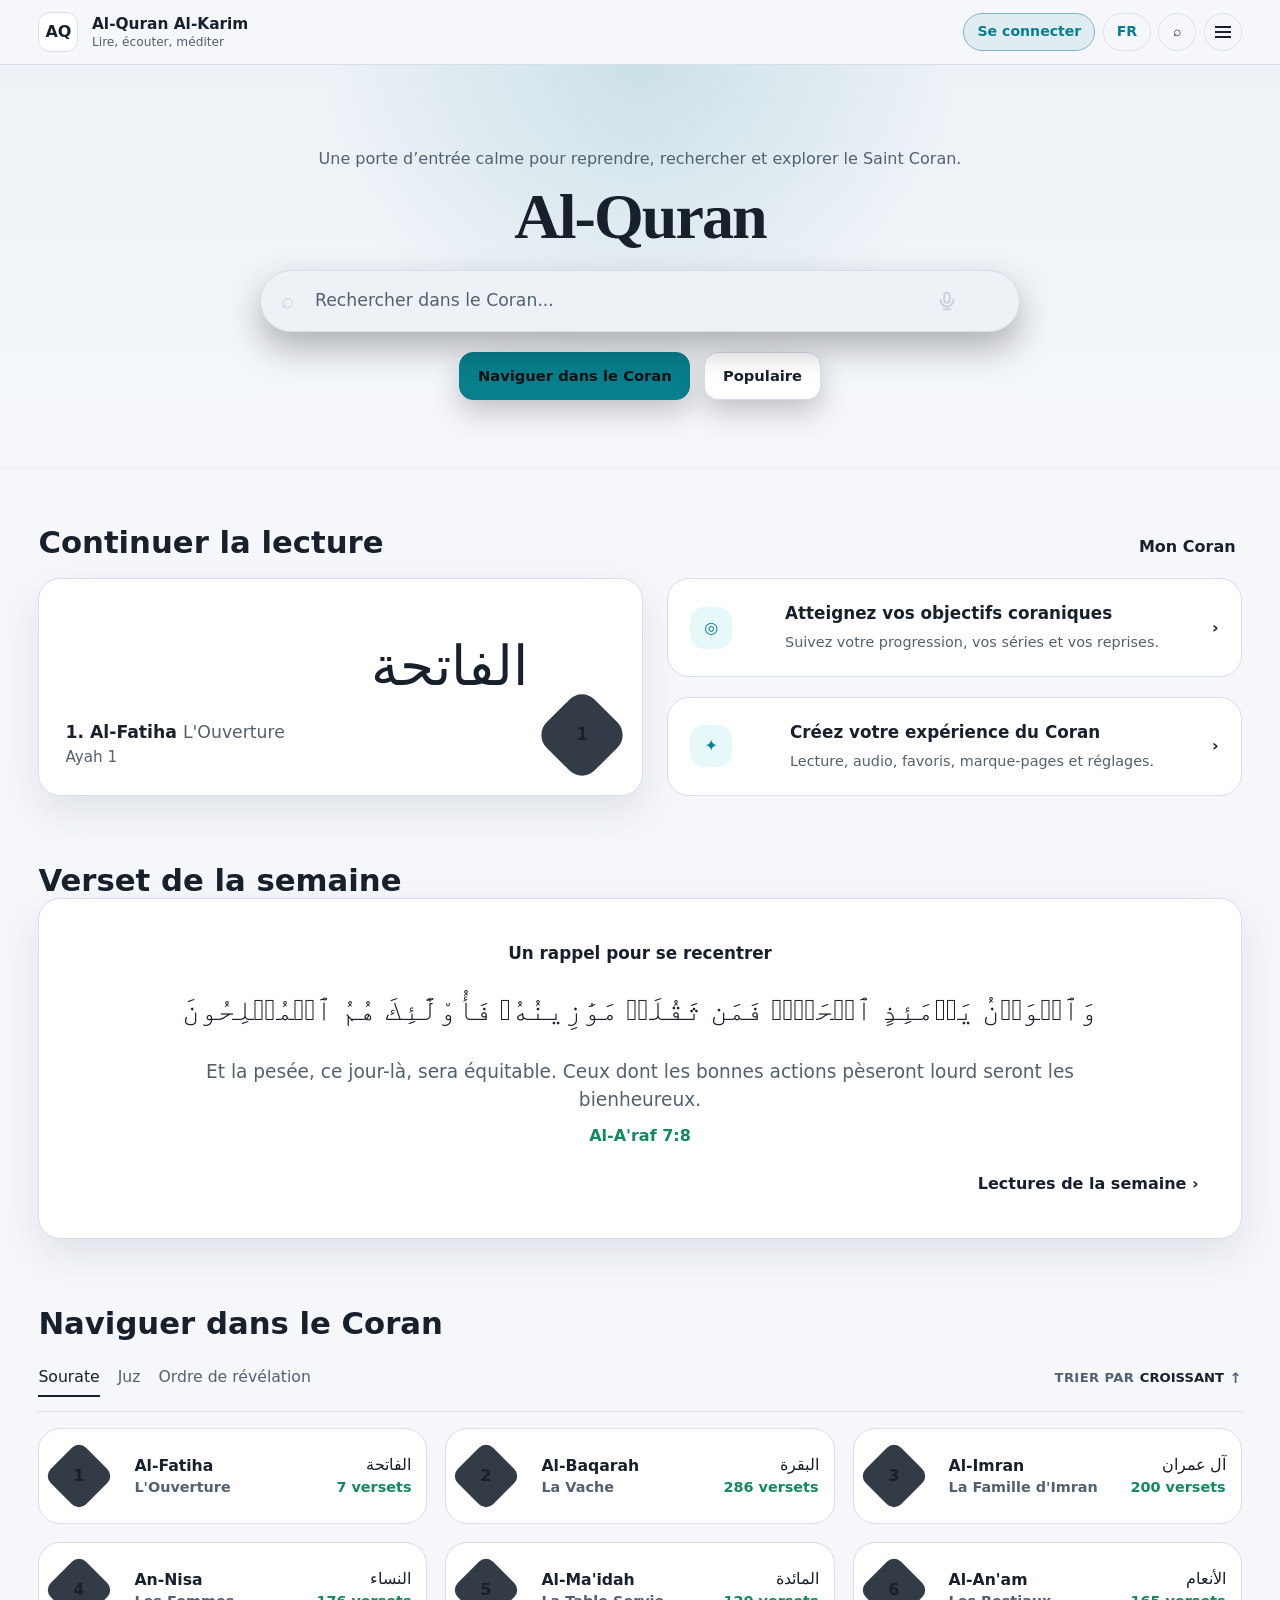
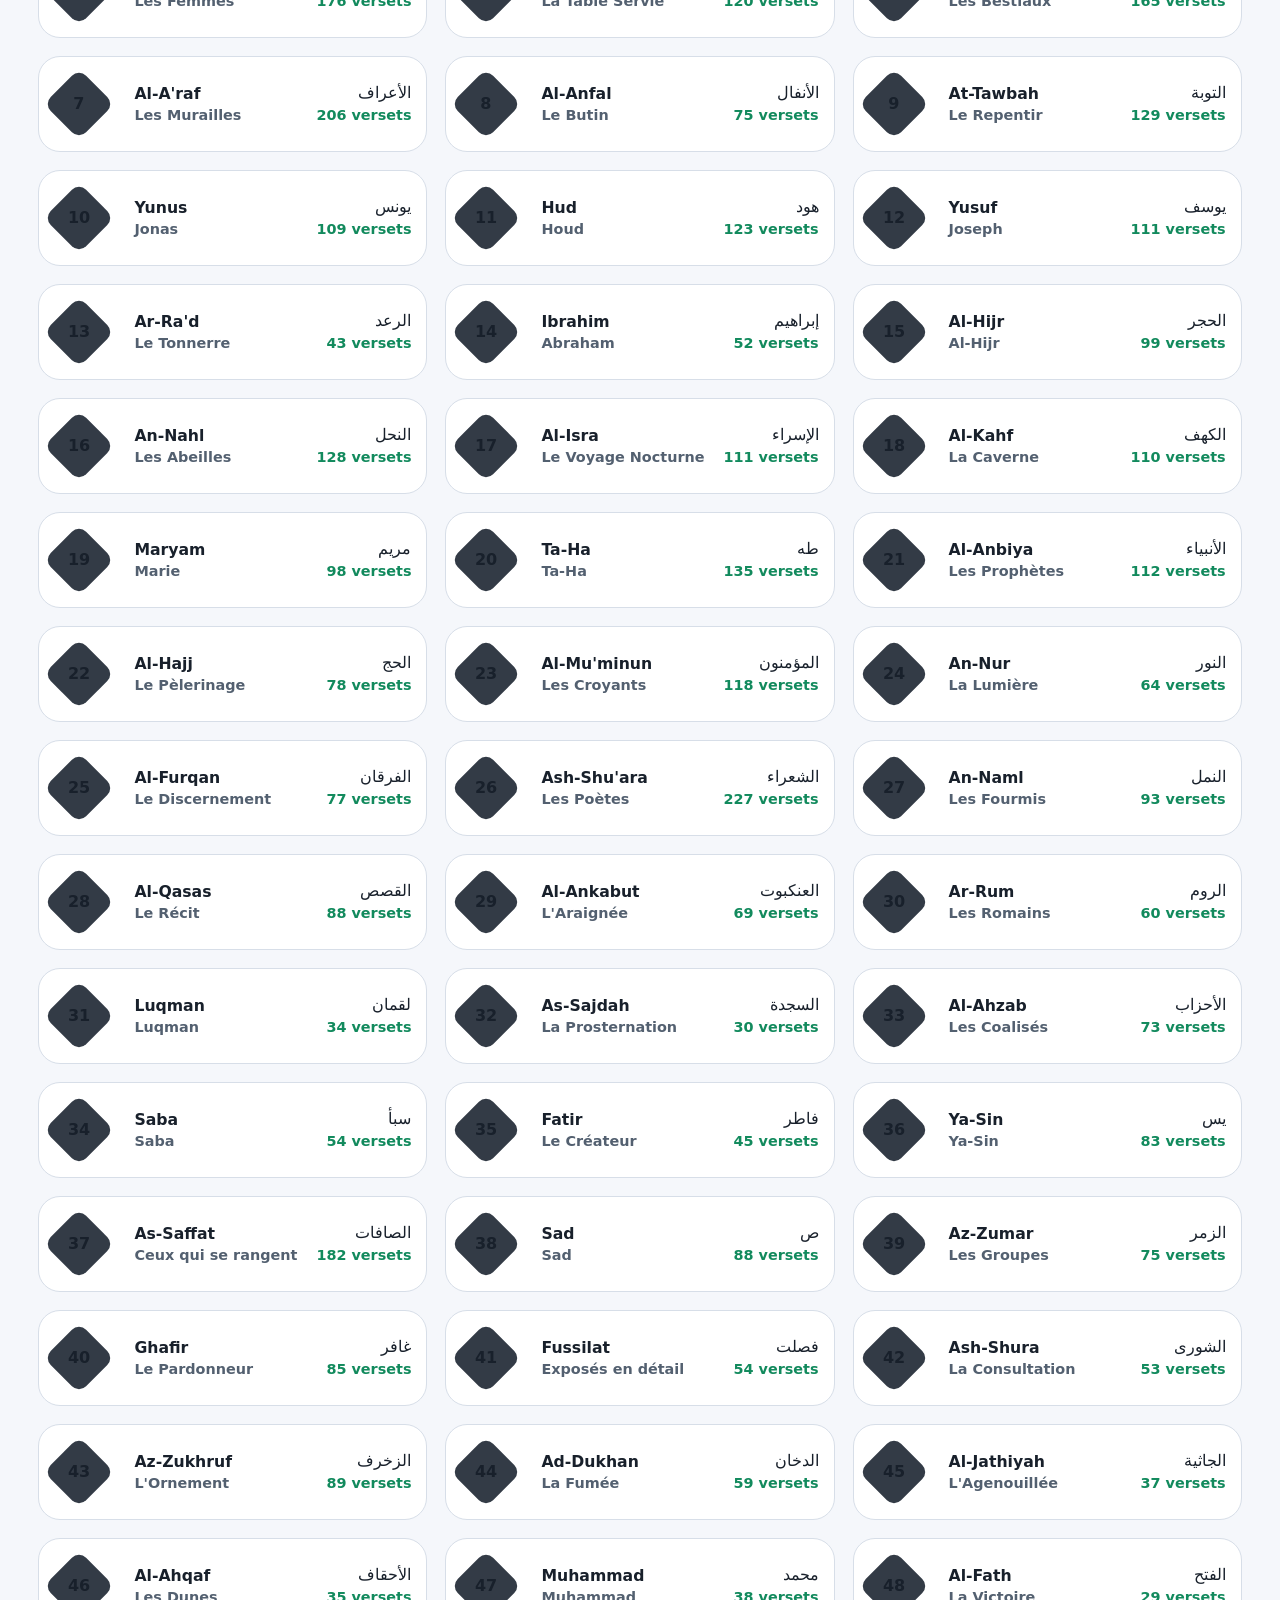
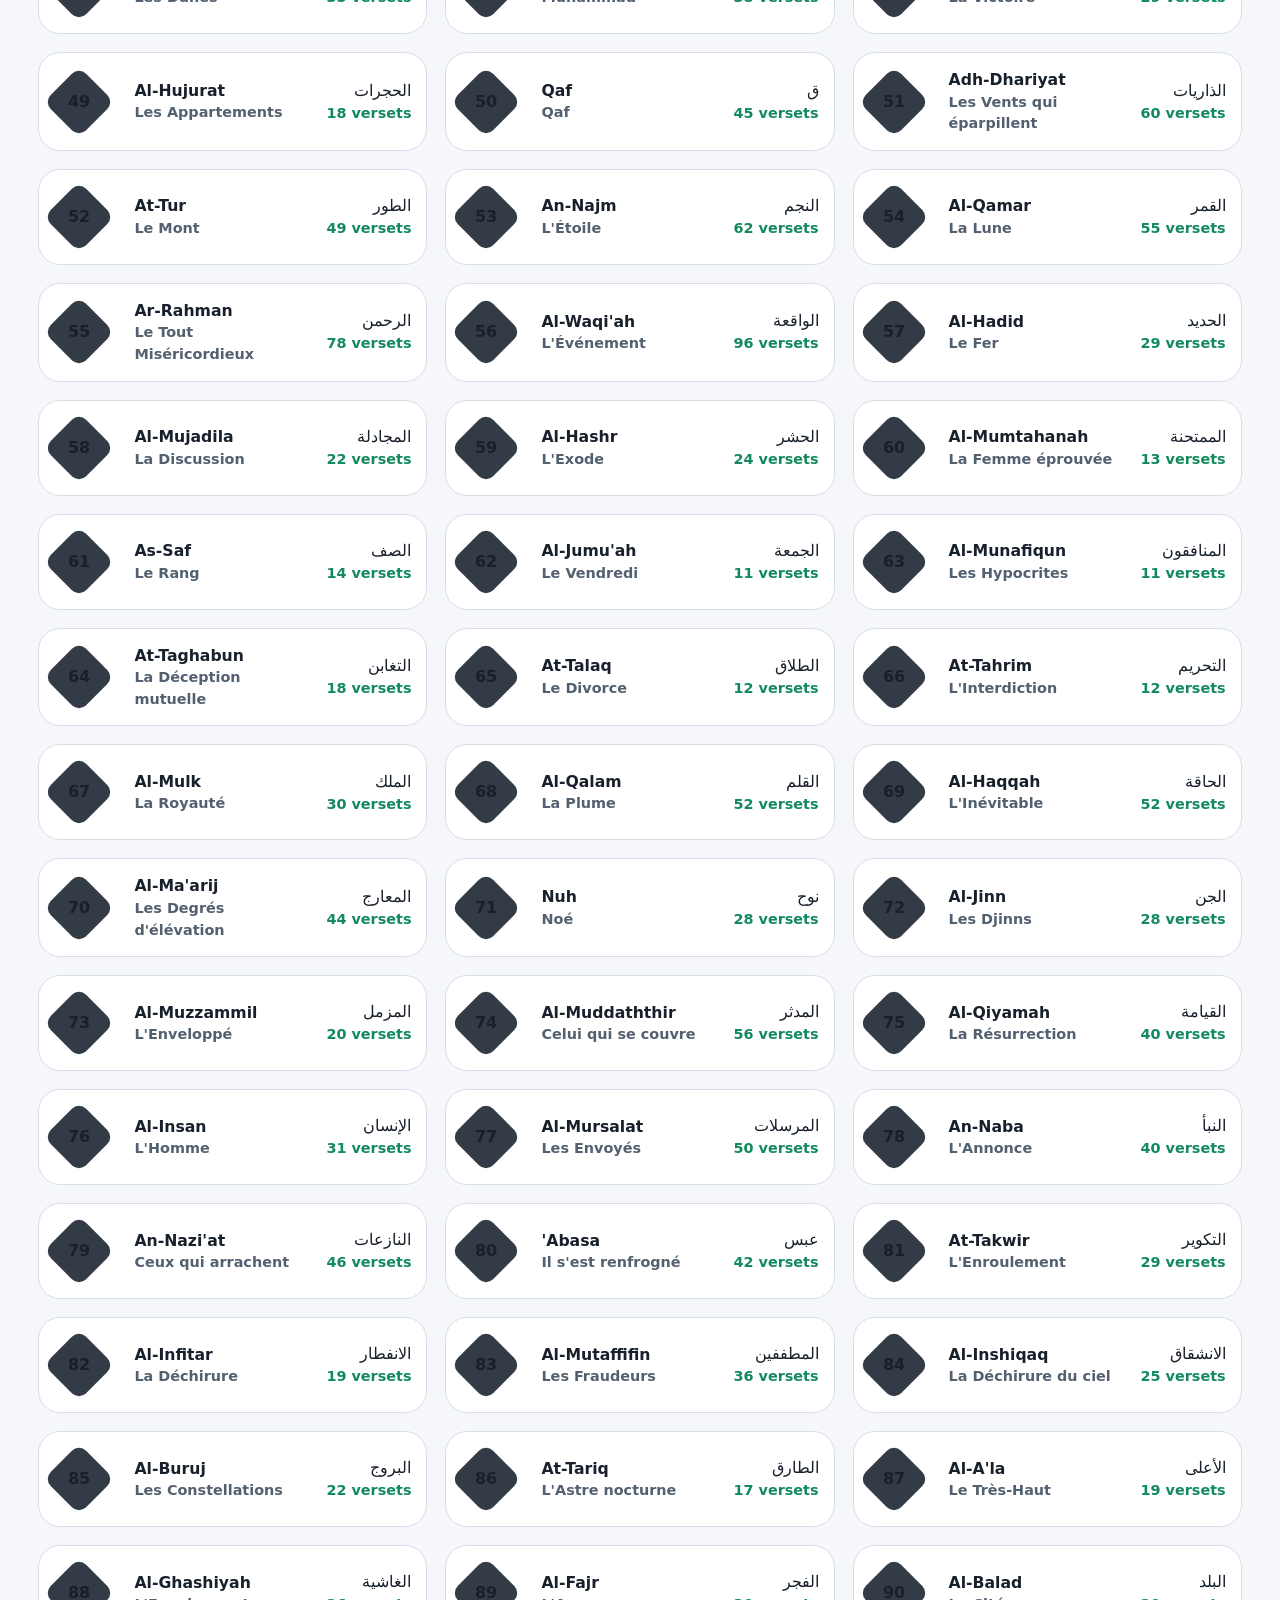
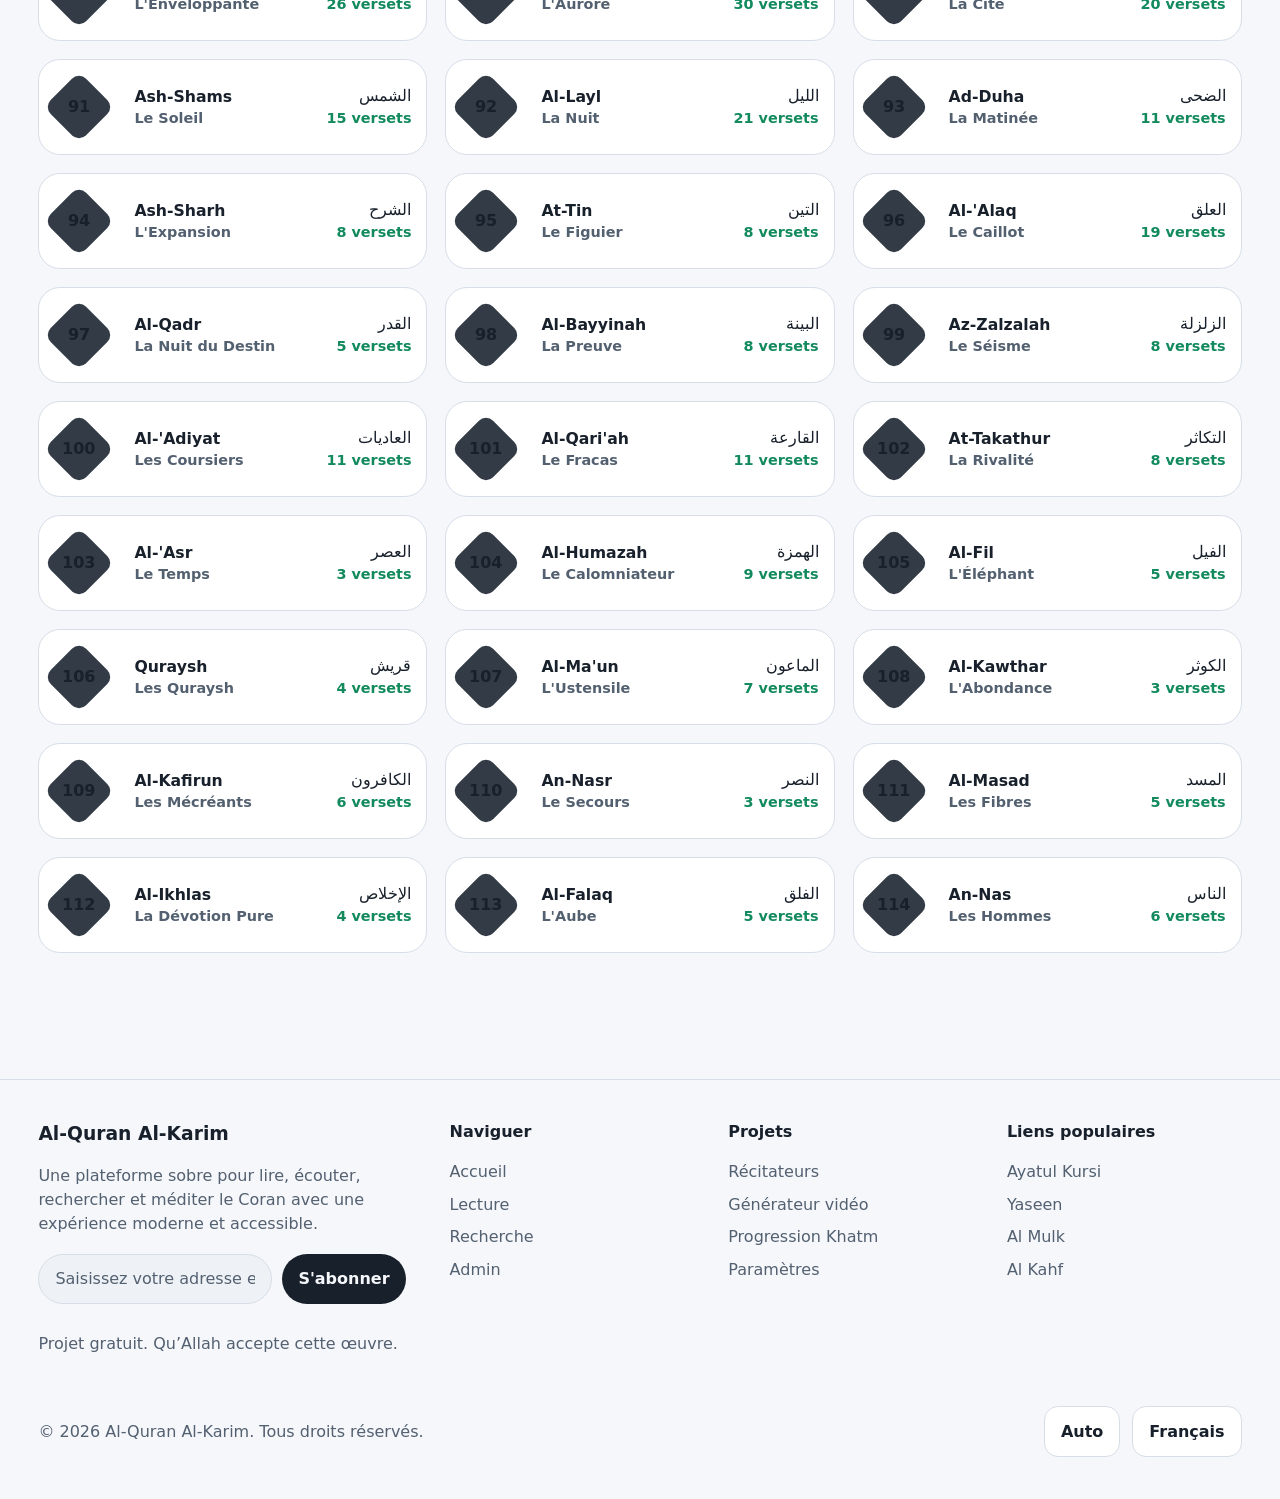
==== commit 51bfabc6: "Refine homepage header controls" ====
--- a/index.html
+++ b/index.html
@@ -23,6 +23,20 @@
 [data-theme="sepia"]{--bg:#eee4d2;--bg2:#eadbc4;--card:#fbf3e4;--card2:#f3e7d2;--line:#d8c5a8;--text:#2d261d;--muted:#6d604f;--soft:#81715d;--accent:#1f7d72;--accent2:#2f8b5f;--shadow:0 16px 38px rgba(73,55,30,.12)}
 body{padding-bottom:0}.site-header{background:color-mix(in srgb,var(--bg) 92%,transparent);border-bottom-color:var(--line)}.pill,.icon-btn,.newsletter input{background:var(--card);border-color:var(--line)}.pill:hover,.icon-btn:hover,.pill.on,.icon-btn.on{border-color:var(--accent);background:var(--card2)}.hero{background:var(--bg2)}.hero:before{pointer-events:none}.hero:after{background:radial-gradient(circle at 50% 0,color-mix(in srgb,var(--accent) 15%,transparent),transparent 42%),linear-gradient(180deg,transparent,color-mix(in srgb,var(--bg) 92%,transparent))}.search-wrap{position:relative;max-width:760px;margin:auto}.searchbar{grid-template-columns:52px 1fr 40px 52px;min-height:62px;background:var(--card2);border-color:var(--line);transition:border-color .18s ease,box-shadow .18s ease,transform .18s ease}.searchbar:focus-within{border-color:color-mix(in srgb,var(--accent) 55%,var(--line));box-shadow:0 18px 40px rgba(0,0,0,.22),0 0 0 4px color-mix(in srgb,var(--accent) 10%,transparent);transform:translateY(-1px)}.searchbar input{outline:0!important;box-shadow:none!important;font-size:1.08rem}.searchbar input::placeholder{color:var(--muted)}.clear-search{border:0;background:transparent;color:var(--muted);width:34px;height:34px;border-radius:999px;font-size:1.15rem;display:none}.clear-search.show{display:grid;place-items:center}.clear-search:hover{background:var(--card);color:var(--text)}.mic-ico{border:0;background:transparent;border-radius:999px;transition:transform .18s ease,color .18s ease;display:grid;place-items:center}.mic-ico svg{width:22px;height:22px;fill:none;stroke:currentColor;stroke-width:2.2;stroke-linecap:round;stroke-linejoin:round}.mic-ico:hover{color:var(--accent);transform:translateY(-1px) scale(1.06)}.search-results{display:none;position:absolute;left:0;right:0;top:72px;text-align:left;background:var(--card);border:1px solid var(--line);border-radius:22px;box-shadow:var(--shadow);padding:12px;z-index:25}.search-results.open{display:block;animation:searchDrop .18s ease}.search-head{display:flex;align-items:center;justify-content:space-between;gap:1rem;color:var(--muted);font-size:.88rem;padding:4px 8px 10px}.search-clear-all{border:0;background:transparent;color:var(--accent);font-weight:800}.search-recent-row{display:block}.search-recent-main{width:100%;border:0;background:transparent;color:var(--text);padding:11px 12px;border-radius:14px;display:flex;align-items:center;gap:12px;text-align:left;font-weight:800}.search-recent-main:hover{background:var(--card2)}.search-suggestions{border-top:1px solid var(--line);margin-top:8px;padding-top:10px}.search-item{width:100%;border:0;background:transparent;color:var(--text);padding:11px;border-radius:12px;display:grid;grid-template-columns:40px 1fr auto;gap:12px;align-items:center;text-align:left}.search-item:hover,.search-item.active{background:var(--card2)}.search-num{width:34px;height:34px;border-radius:10px;background:var(--card2);display:grid;place-items:center;font-weight:850}.search-ar{direction:rtl;font-family:Georgia,serif;font-size:1.05rem}.search-empty{padding:16px;color:var(--muted)}@keyframes searchDrop{from{opacity:0;transform:translateY(-8px) scale(.99)}to{opacity:1;transform:translateY(0) scale(1)}}.menu-panel{position:fixed;right:clamp(16px,3vw,40px);top:86px;width:min(360px,calc(100vw - 32px));background:var(--card);border:1px solid var(--line);border-radius:18px;box-shadow:var(--shadow);padding:12px;display:none;z-index:30}.menu-panel.open{display:block}.menu-panel a,.menu-panel button{width:100%;min-height:46px;border:0;background:transparent;color:var(--text);display:flex;align-items:center;justify-content:space-between;border-radius:12px;padding:0 .85rem;text-align:left}.menu-panel a:hover,.menu-panel button:hover{background:var(--card2)}.select-pop{position:relative}.select-menu{position:absolute;right:0;top:52px;width:190px;background:var(--card);border:1px solid var(--line);border-radius:14px;box-shadow:var(--shadow);padding:8px;display:none;z-index:35}.select-menu.open{display:block}.select-menu button{width:100%;border:0;background:transparent;color:var(--text);border-radius:10px;padding:.75rem;text-align:left}.select-menu button:hover,.select-menu button.on{background:var(--card2);color:var(--accent)}button.card{text-align:inherit;color:inherit}.toast{position:fixed;left:50%;bottom:24px;transform:translateX(-50%);max-width:min(520px,calc(100vw - 32px));background:var(--card);border:1px solid var(--line);color:var(--text);box-shadow:var(--shadow);border-radius:14px;padding:.85rem 1rem;display:none;z-index:45}.toast.show{display:block}.hero-inner{padding:clamp(42px,7vw,82px) 20px clamp(36px,6vw,68px)}.hero h1{font-size:clamp(2.25rem,5vw,4.25rem);margin-bottom:22px}.hero-kicker{font-size:clamp(.88rem,1.35vw,1rem);margin-bottom:16px}.hero-actions{margin-top:20px}.primary,.secondary{min-height:48px;border-radius:15px;font-size:.92rem;padding:0 1.1rem}main{padding:clamp(34px,4.5vw,58px) clamp(16px,3vw,40px)}.section{margin-bottom:clamp(42px,5.5vw,68px)}.section h2{font-size:clamp(1.38rem,2.4vw,1.95rem)}.section-head{margin-bottom:18px}.resume-card{min-height:210px;padding:26px}.resume-ar{font-size:clamp(2.1rem,4.6vw,3.45rem);margin-bottom:22px}.resume-meta{font-size:1.08rem}.resume-ayah{font-size:.95rem}.resume-badge{width:68px;height:68px;border-radius:18px;font-size:1.05rem}.feature-card{padding:22px}.feature-card h3{font-size:1.05rem}.feature-card p{font-size:.9rem}.feature-icon{width:42px;height:42px;border-radius:14px}.daily-card{padding:clamp(24px,4vw,42px)}.daily-title{font-size:1.05rem;margin-bottom:18px}.daily-ar{font-size:clamp(1.28rem,2.35vw,1.9rem);line-height:1.75}.daily-tr{font-size:clamp(.98rem,1.45vw,1.18rem)}.daily-ref{font-size:1rem}.daily-action{margin-top:24px}.surah-card{min-height:96px;padding:15px;grid-template-columns:62px 1fr auto}.diamond{width:50px;height:50px}.surah-name{font-size:.98rem}.surah-fr,.surah-count{font-size:.9rem}.surah-ar{font-size:1rem}.footer{padding-top:40px}@media(max-width:720px){body{padding-bottom:0}.hero-inner{padding-top:42px}.searchbar{grid-template-columns:44px 1fr 38px 44px;min-height:56px}.searchbar input{font-size:1rem}.search-results{top:64px}.hero h1{font-size:2.25rem}.hero-actions .primary,.hero-actions .secondary{width:100%;max-width:320px}.section-head,.browse-top{align-items:flex-start;flex-direction:column}.resume-card{grid-template-columns:1fr;padding:22px}.resume-ar{font-size:2.25rem}.resume-badge{width:60px;height:60px}.surah-grid,.projects,.footer-grid{grid-template-columns:1fr}.surah-card{grid-template-columns:54px 1fr;align-items:start}.surah-side{grid-column:2;text-align:left}.surah-ar{text-align:left}.daily-action{justify-content:flex-start}.newsletter{flex-direction:column}}.daily-tr{color:var(--text)!important}.newsletter button{background:var(--text);color:var(--bg)}.browse-note{color:var(--muted);font-size:.92rem;margin:-8px 0 16px}.browse-note a{color:var(--accent);text-decoration:underline;text-underline-offset:3px}</style>
 <link rel="stylesheet" href="assets/site-system.css">
+<style>
+.site-header .header-inner{min-height:64px}
+.site-header .actions{gap:.45rem}
+.site-header .pill,.site-header .icon-btn{min-height:38px!important;border-radius:999px!important;background:transparent!important;border-color:color-mix(in srgb,var(--border) 78%,transparent)!important;box-shadow:none!important;font-size:.88rem;transition:background .18s ease,border-color .18s ease,color .18s ease,transform .18s ease!important}
+.site-header .pill{padding:0 .82rem!important;font-weight:750!important}
+.site-header .icon-btn{width:38px!important}
+.site-header .login{background:color-mix(in srgb,var(--accent) 9%,transparent)!important;border-color:color-mix(in srgb,var(--accent) 42%,var(--border))!important;color:var(--accent)!important}
+.site-header .pill:hover,.site-header .icon-btn:hover{background:var(--surface-soft)!important;border-color:var(--accent)!important;color:var(--accent)!important;transform:translateY(-1px)}
+.site-header .brand-mark{width:40px!important;height:40px!important;border-radius:12px!important}
+.site-header .brand-name{font-size:.96rem}
+.site-header .brand-sub{font-size:.76rem}
+.site-header .hamb span{width:16px;height:2px;box-shadow:0 5px 0 currentColor,0 -5px 0 currentColor}
+@media(max-width:720px){.site-header .header-inner{min-height:58px}.site-header .brand-mark{width:36px!important;height:36px!important}.site-header .icon-btn{width:36px!important;min-height:36px!important}}
+</style>
 <script defer src="assets/site-system.js"></script>
 </head>
 <body data-theme="dark">
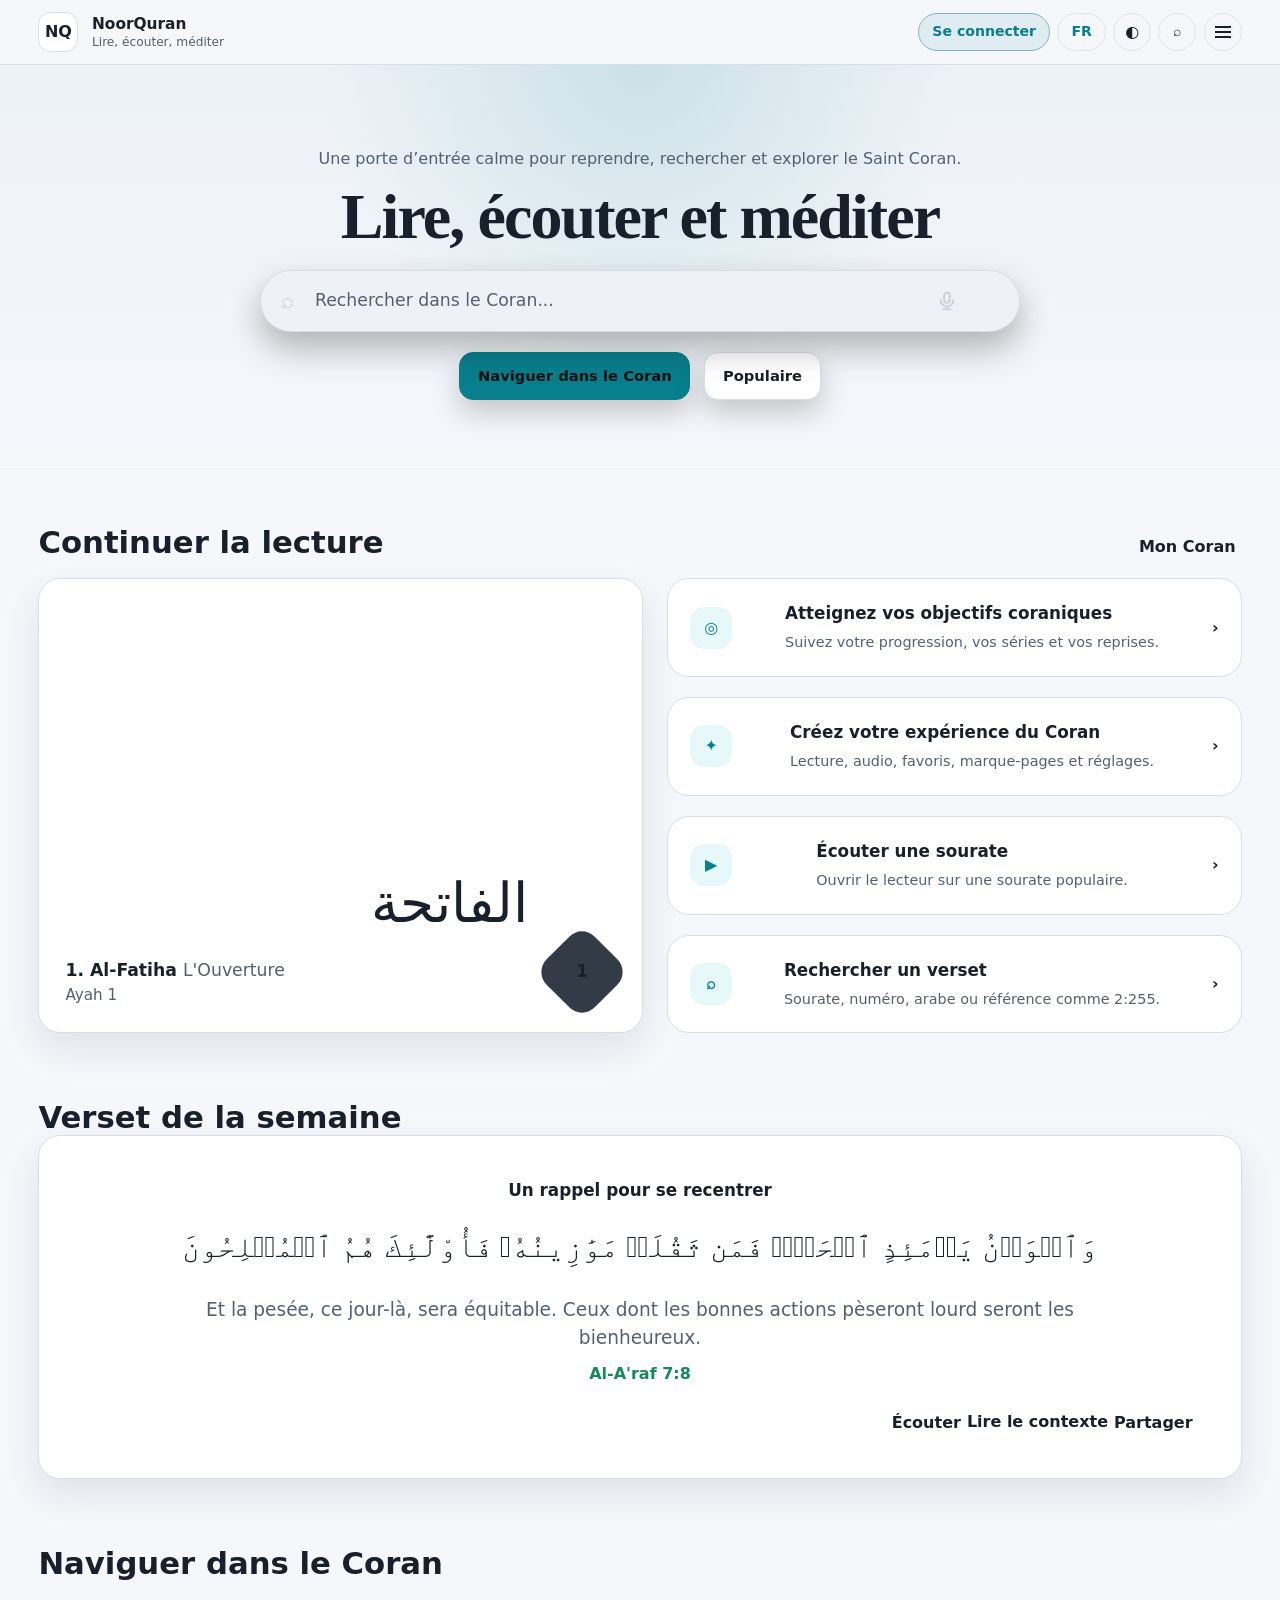
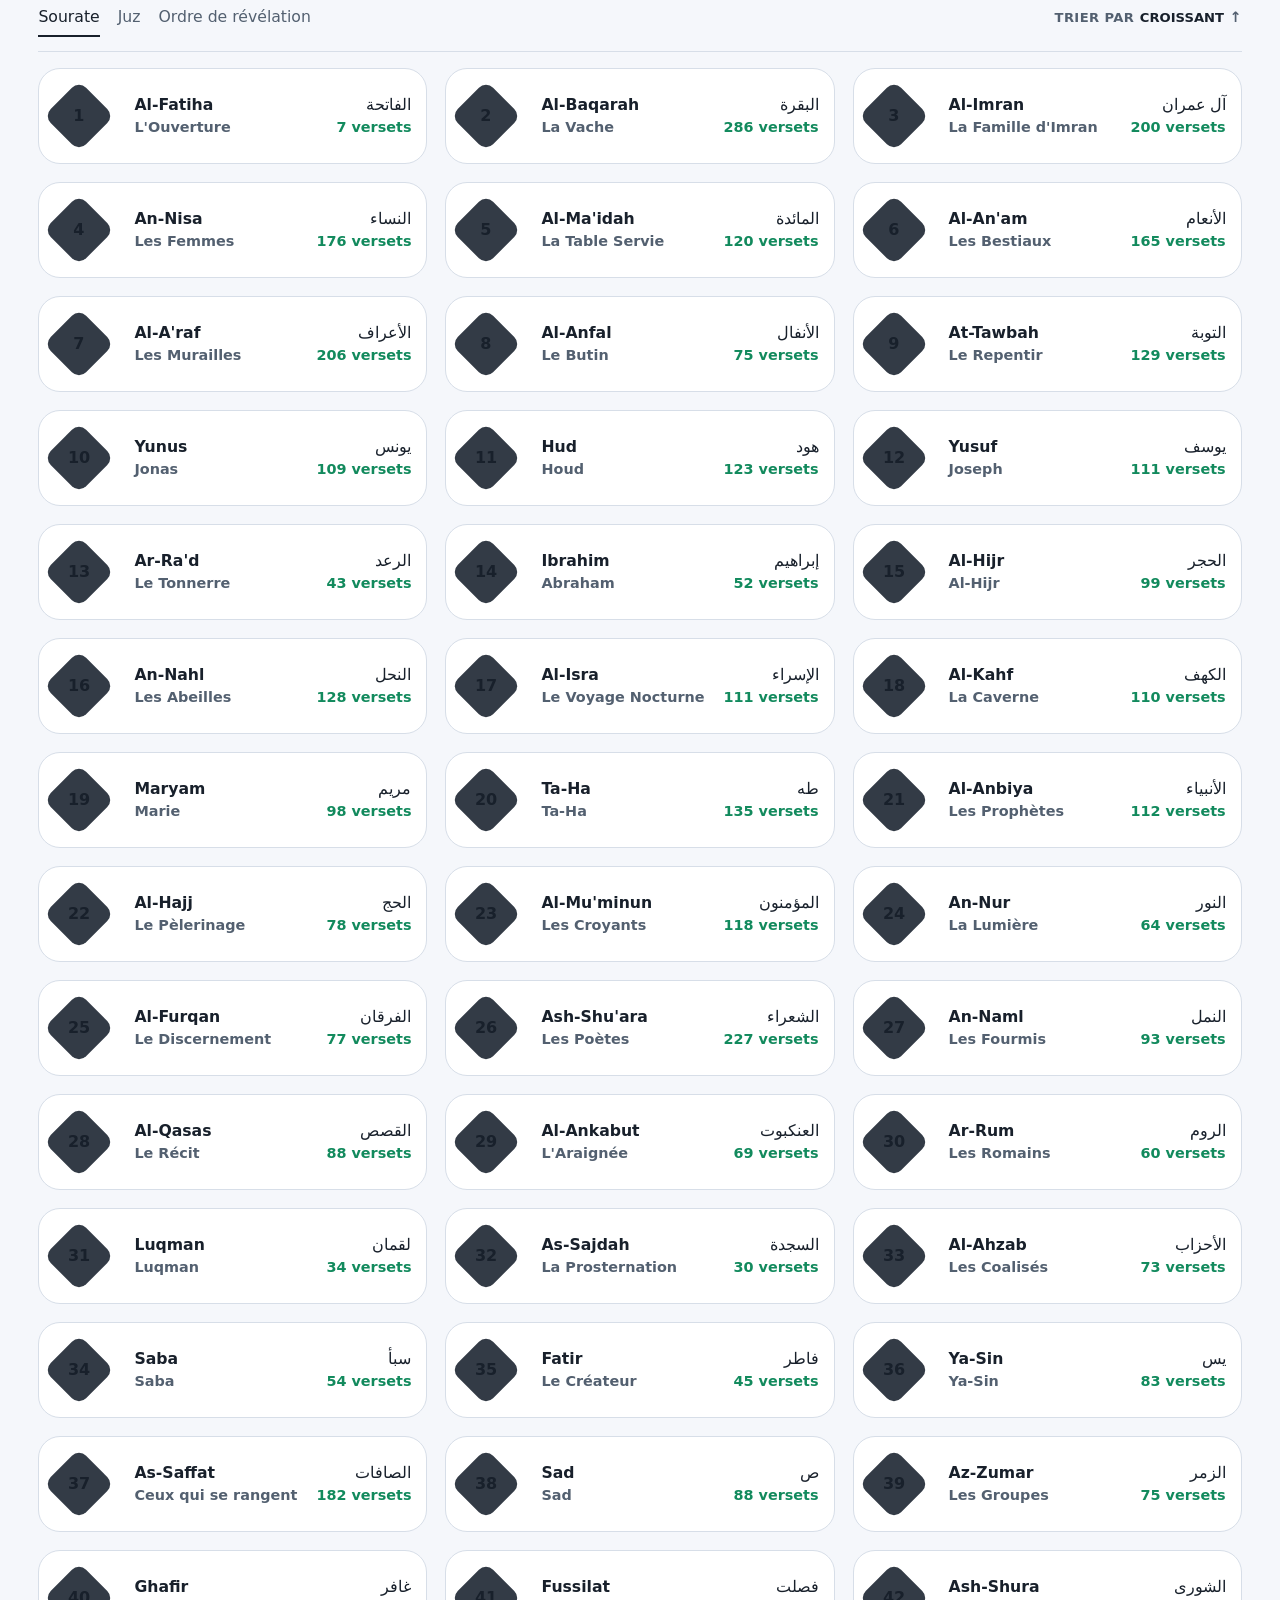
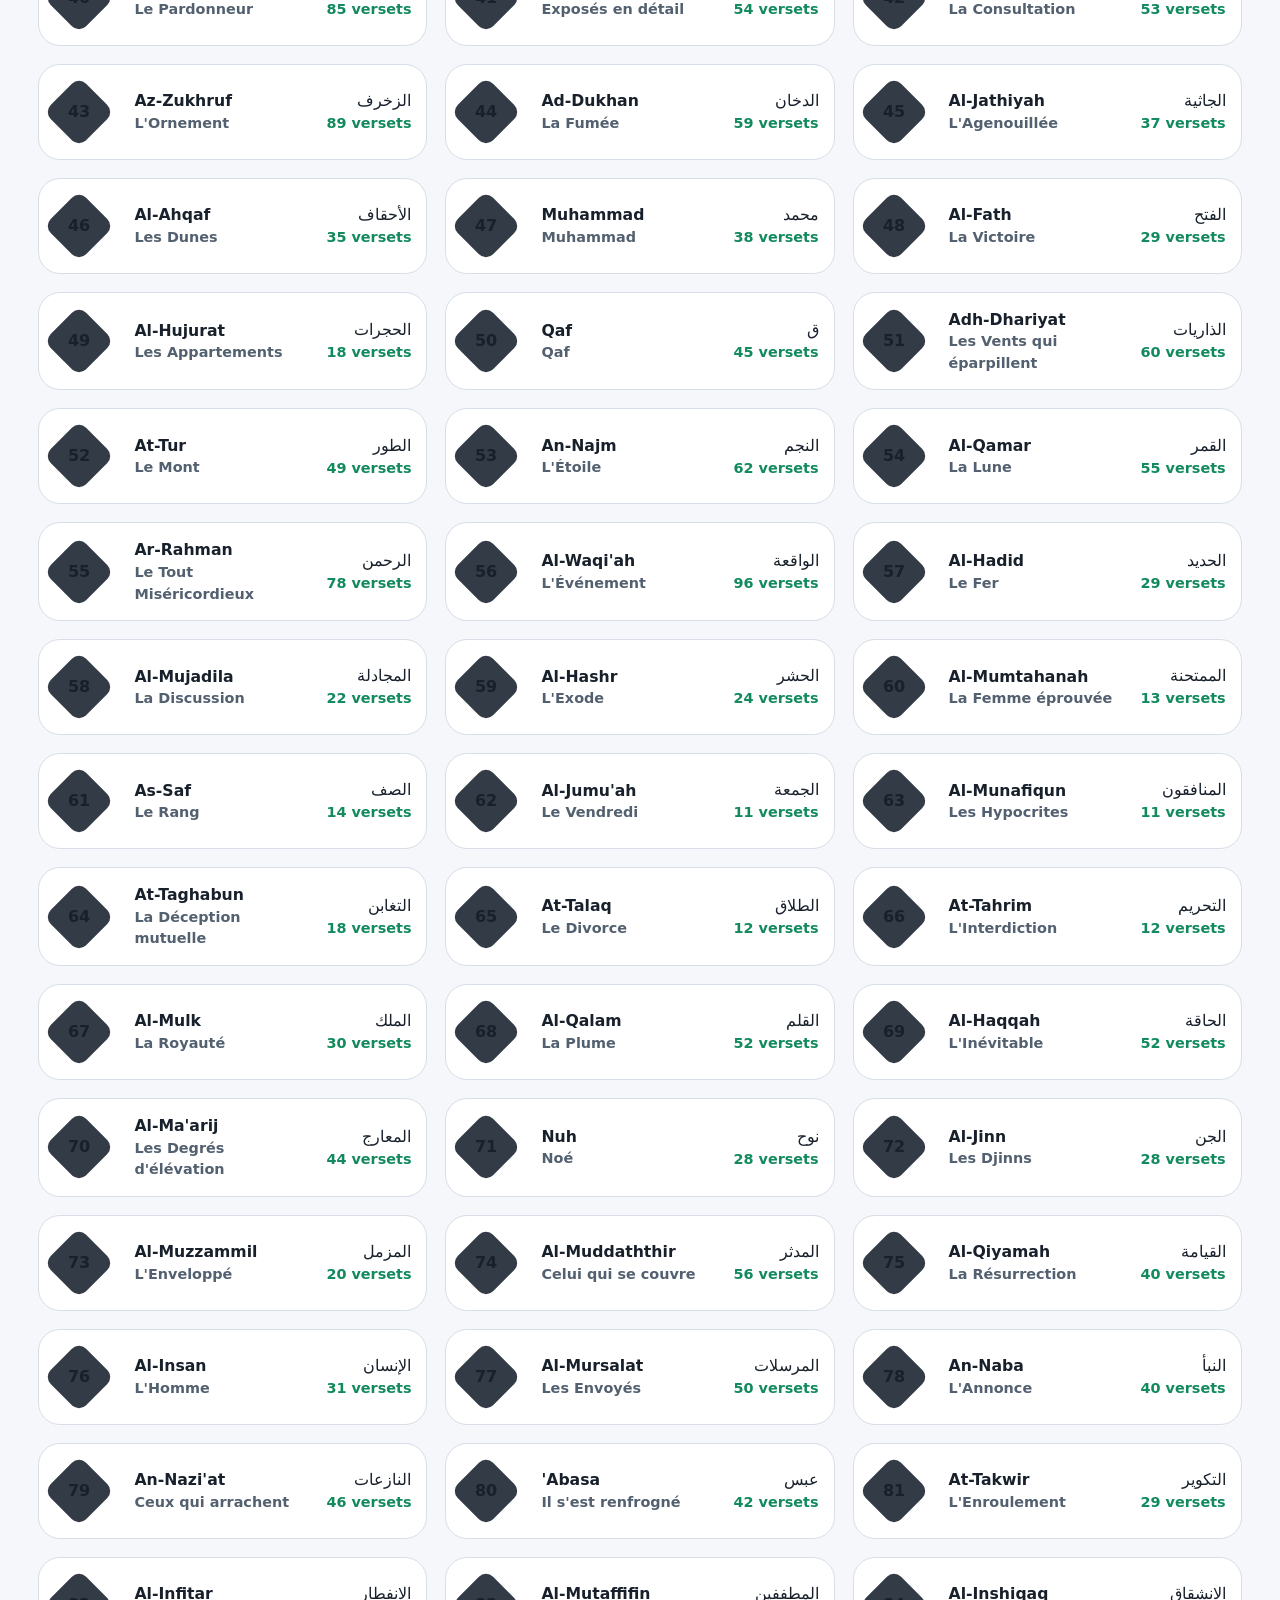
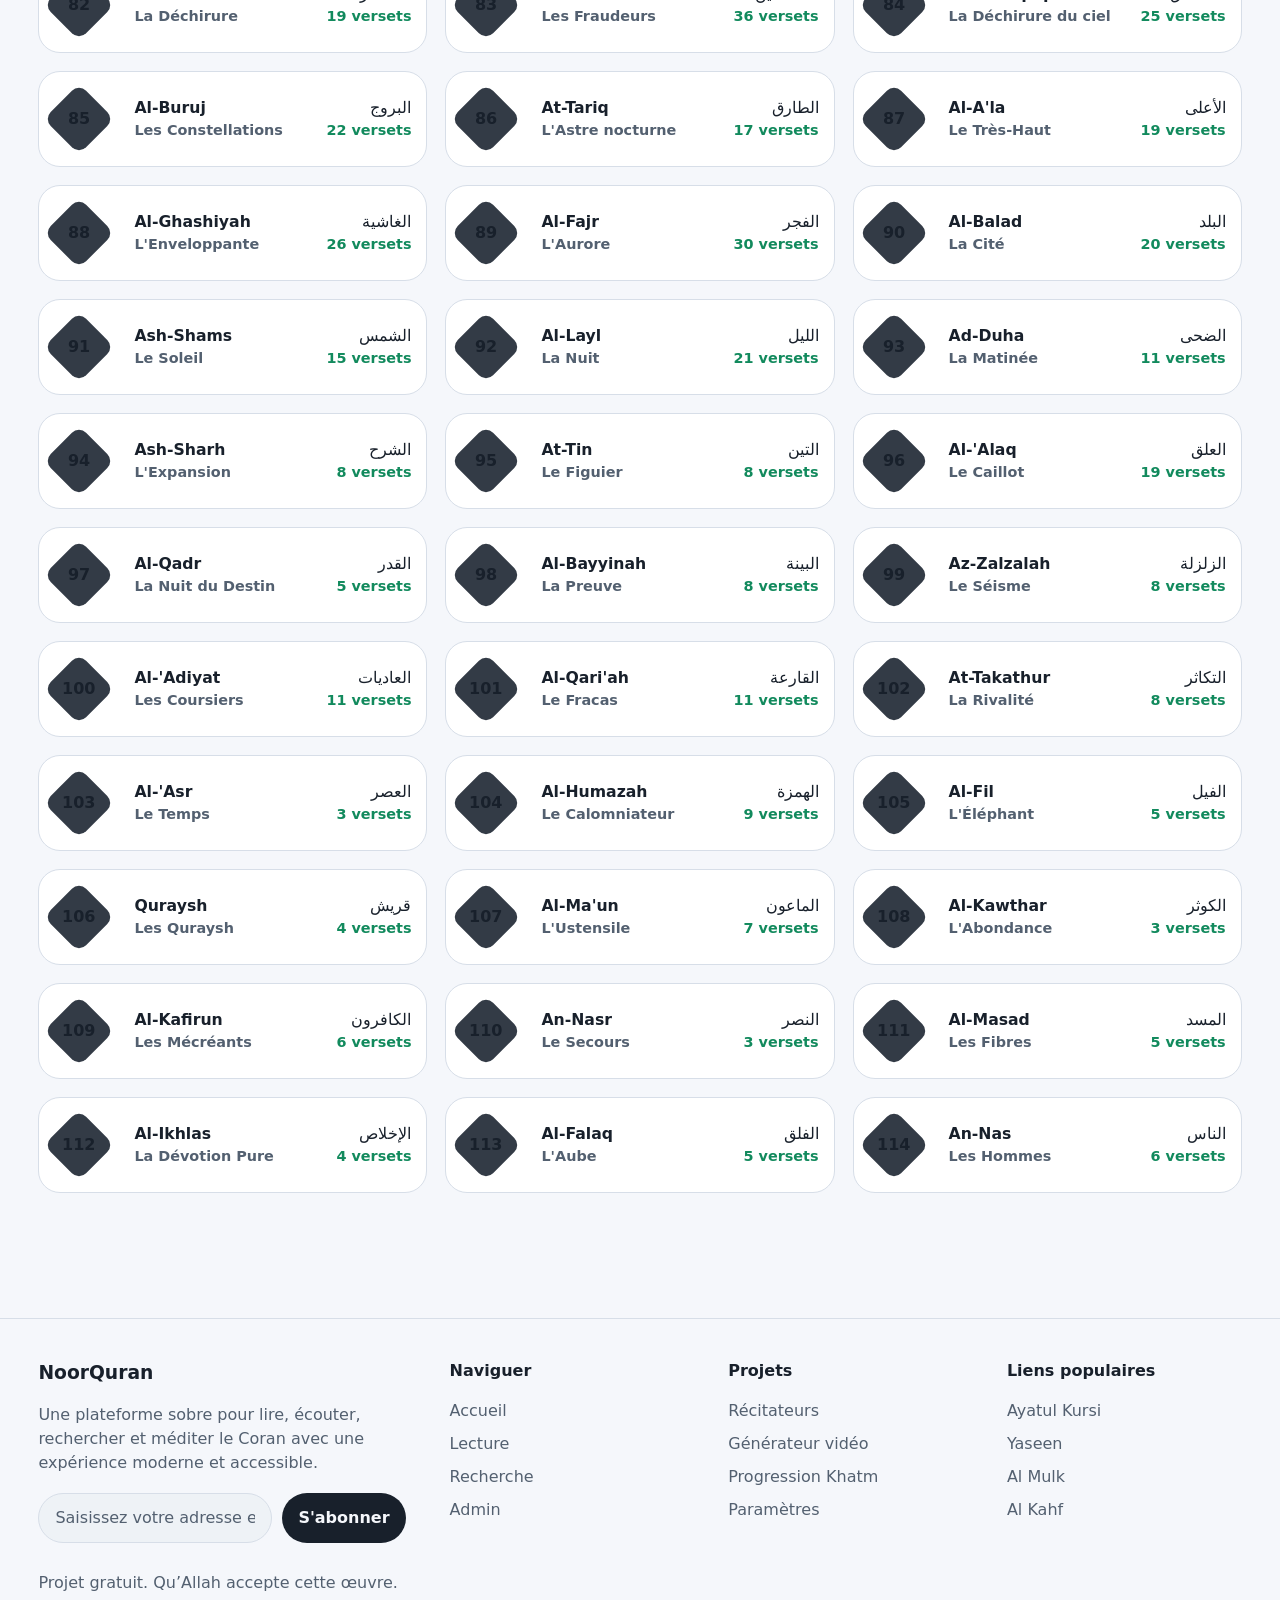
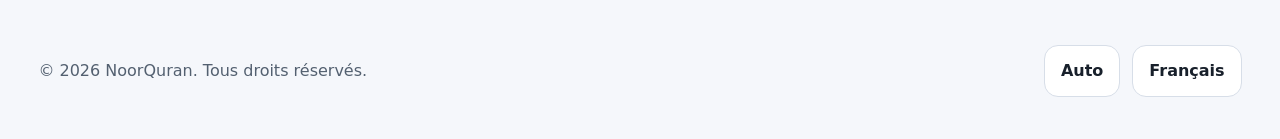
==== commit 68d50cfe: "Improve NoorQuran homepage interactions" ====
--- a/index.html
+++ b/index.html
@@ -4,8 +4,8 @@
 <meta charset="UTF-8">
 <meta name="viewport" content="width=device-width, initial-scale=1.0">
 <meta name="theme-color" content="#1E222B">
-<meta name="description" content="Accueil moderne pour lire, écouter, rechercher et reprendre la lecture du Saint Coran.">
-<title>Al-Quran Al-Karim — Accueil</title>
+<meta name="description" content="NoorQuran — Accueil moderne pour lire, écouter, rechercher et reprendre la lecture du Saint Coran.">
+<title>NoorQuran — Accueil</title>
 <link rel="manifest" href="manifest.json">
 <style>
 :root{--bg:#1e222b;--bg2:#171b22;--card:#252a33;--card2:#2a303a;--line:#3b424e;--text:#f4f1ea;--muted:#b9c0cb;--soft:#8f98a6;--accent:#35c7cc;--accent2:#4dd58a;--max:1440px;--shadow:0 18px 48px rgba(0,0,0,.24)}
@@ -21,7 +21,7 @@
 @media (max-width:720px){.header-inner{min-height:66px}.brand-sub,.login,.hide-sm{display:none}.hero-inner{padding-top:58px}.searchbar{grid-template-columns:44px 1fr 44px;min-height:58px}.hero-actions .primary,.hero-actions .secondary{width:100%;max-width:360px}.section-head,.browse-top{align-items:flex-start;flex-direction:column}.resume-card{grid-template-columns:1fr;padding:24px}.resume-ar{font-size:2.55rem}.resume-badge{width:64px;height:64px}.surah-grid,.projects,.footer-grid{grid-template-columns:1fr}.surah-card{grid-template-columns:58px 1fr;align-items:start}.surah-side{grid-column:2;text-align:left}.surah-ar{text-align:left}.daily-action{justify-content:flex-start}.newsletter{flex-direction:column}}
 [data-theme="light"]{--bg:#f5f7fb;--bg2:#edf2f7;--card:#fff;--card2:#eef2f6;--line:#d7dee8;--text:#18202b;--muted:#536070;--soft:#6d7786;--accent:#087f8c;--accent2:#128a5d;--shadow:0 16px 38px rgba(35,45,65,.10)}
 [data-theme="sepia"]{--bg:#eee4d2;--bg2:#eadbc4;--card:#fbf3e4;--card2:#f3e7d2;--line:#d8c5a8;--text:#2d261d;--muted:#6d604f;--soft:#81715d;--accent:#1f7d72;--accent2:#2f8b5f;--shadow:0 16px 38px rgba(73,55,30,.12)}
-body{padding-bottom:0}.site-header{background:color-mix(in srgb,var(--bg) 92%,transparent);border-bottom-color:var(--line)}.pill,.icon-btn,.newsletter input{background:var(--card);border-color:var(--line)}.pill:hover,.icon-btn:hover,.pill.on,.icon-btn.on{border-color:var(--accent);background:var(--card2)}.hero{background:var(--bg2)}.hero:before{pointer-events:none}.hero:after{background:radial-gradient(circle at 50% 0,color-mix(in srgb,var(--accent) 15%,transparent),transparent 42%),linear-gradient(180deg,transparent,color-mix(in srgb,var(--bg) 92%,transparent))}.search-wrap{position:relative;max-width:760px;margin:auto}.searchbar{grid-template-columns:52px 1fr 40px 52px;min-height:62px;background:var(--card2);border-color:var(--line);transition:border-color .18s ease,box-shadow .18s ease,transform .18s ease}.searchbar:focus-within{border-color:color-mix(in srgb,var(--accent) 55%,var(--line));box-shadow:0 18px 40px rgba(0,0,0,.22),0 0 0 4px color-mix(in srgb,var(--accent) 10%,transparent);transform:translateY(-1px)}.searchbar input{outline:0!important;box-shadow:none!important;font-size:1.08rem}.searchbar input::placeholder{color:var(--muted)}.clear-search{border:0;background:transparent;color:var(--muted);width:34px;height:34px;border-radius:999px;font-size:1.15rem;display:none}.clear-search.show{display:grid;place-items:center}.clear-search:hover{background:var(--card);color:var(--text)}.mic-ico{border:0;background:transparent;border-radius:999px;transition:transform .18s ease,color .18s ease;display:grid;place-items:center}.mic-ico svg{width:22px;height:22px;fill:none;stroke:currentColor;stroke-width:2.2;stroke-linecap:round;stroke-linejoin:round}.mic-ico:hover{color:var(--accent);transform:translateY(-1px) scale(1.06)}.search-results{display:none;position:absolute;left:0;right:0;top:72px;text-align:left;background:var(--card);border:1px solid var(--line);border-radius:22px;box-shadow:var(--shadow);padding:12px;z-index:25}.search-results.open{display:block;animation:searchDrop .18s ease}.search-head{display:flex;align-items:center;justify-content:space-between;gap:1rem;color:var(--muted);font-size:.88rem;padding:4px 8px 10px}.search-clear-all{border:0;background:transparent;color:var(--accent);font-weight:800}.search-recent-row{display:block}.search-recent-main{width:100%;border:0;background:transparent;color:var(--text);padding:11px 12px;border-radius:14px;display:flex;align-items:center;gap:12px;text-align:left;font-weight:800}.search-recent-main:hover{background:var(--card2)}.search-suggestions{border-top:1px solid var(--line);margin-top:8px;padding-top:10px}.search-item{width:100%;border:0;background:transparent;color:var(--text);padding:11px;border-radius:12px;display:grid;grid-template-columns:40px 1fr auto;gap:12px;align-items:center;text-align:left}.search-item:hover,.search-item.active{background:var(--card2)}.search-num{width:34px;height:34px;border-radius:10px;background:var(--card2);display:grid;place-items:center;font-weight:850}.search-ar{direction:rtl;font-family:Georgia,serif;font-size:1.05rem}.search-empty{padding:16px;color:var(--muted)}@keyframes searchDrop{from{opacity:0;transform:translateY(-8px) scale(.99)}to{opacity:1;transform:translateY(0) scale(1)}}.menu-panel{position:fixed;right:clamp(16px,3vw,40px);top:86px;width:min(360px,calc(100vw - 32px));background:var(--card);border:1px solid var(--line);border-radius:18px;box-shadow:var(--shadow);padding:12px;display:none;z-index:30}.menu-panel.open{display:block}.menu-panel a,.menu-panel button{width:100%;min-height:46px;border:0;background:transparent;color:var(--text);display:flex;align-items:center;justify-content:space-between;border-radius:12px;padding:0 .85rem;text-align:left}.menu-panel a:hover,.menu-panel button:hover{background:var(--card2)}.select-pop{position:relative}.select-menu{position:absolute;right:0;top:52px;width:190px;background:var(--card);border:1px solid var(--line);border-radius:14px;box-shadow:var(--shadow);padding:8px;display:none;z-index:35}.select-menu.open{display:block}.select-menu button{width:100%;border:0;background:transparent;color:var(--text);border-radius:10px;padding:.75rem;text-align:left}.select-menu button:hover,.select-menu button.on{background:var(--card2);color:var(--accent)}button.card{text-align:inherit;color:inherit}.toast{position:fixed;left:50%;bottom:24px;transform:translateX(-50%);max-width:min(520px,calc(100vw - 32px));background:var(--card);border:1px solid var(--line);color:var(--text);box-shadow:var(--shadow);border-radius:14px;padding:.85rem 1rem;display:none;z-index:45}.toast.show{display:block}.hero-inner{padding:clamp(42px,7vw,82px) 20px clamp(36px,6vw,68px)}.hero h1{font-size:clamp(2.25rem,5vw,4.25rem);margin-bottom:22px}.hero-kicker{font-size:clamp(.88rem,1.35vw,1rem);margin-bottom:16px}.hero-actions{margin-top:20px}.primary,.secondary{min-height:48px;border-radius:15px;font-size:.92rem;padding:0 1.1rem}main{padding:clamp(34px,4.5vw,58px) clamp(16px,3vw,40px)}.section{margin-bottom:clamp(42px,5.5vw,68px)}.section h2{font-size:clamp(1.38rem,2.4vw,1.95rem)}.section-head{margin-bottom:18px}.resume-card{min-height:210px;padding:26px}.resume-ar{font-size:clamp(2.1rem,4.6vw,3.45rem);margin-bottom:22px}.resume-meta{font-size:1.08rem}.resume-ayah{font-size:.95rem}.resume-badge{width:68px;height:68px;border-radius:18px;font-size:1.05rem}.feature-card{padding:22px}.feature-card h3{font-size:1.05rem}.feature-card p{font-size:.9rem}.feature-icon{width:42px;height:42px;border-radius:14px}.daily-card{padding:clamp(24px,4vw,42px)}.daily-title{font-size:1.05rem;margin-bottom:18px}.daily-ar{font-size:clamp(1.28rem,2.35vw,1.9rem);line-height:1.75}.daily-tr{font-size:clamp(.98rem,1.45vw,1.18rem)}.daily-ref{font-size:1rem}.daily-action{margin-top:24px}.surah-card{min-height:96px;padding:15px;grid-template-columns:62px 1fr auto}.diamond{width:50px;height:50px}.surah-name{font-size:.98rem}.surah-fr,.surah-count{font-size:.9rem}.surah-ar{font-size:1rem}.footer{padding-top:40px}@media(max-width:720px){body{padding-bottom:0}.hero-inner{padding-top:42px}.searchbar{grid-template-columns:44px 1fr 38px 44px;min-height:56px}.searchbar input{font-size:1rem}.search-results{top:64px}.hero h1{font-size:2.25rem}.hero-actions .primary,.hero-actions .secondary{width:100%;max-width:320px}.section-head,.browse-top{align-items:flex-start;flex-direction:column}.resume-card{grid-template-columns:1fr;padding:22px}.resume-ar{font-size:2.25rem}.resume-badge{width:60px;height:60px}.surah-grid,.projects,.footer-grid{grid-template-columns:1fr}.surah-card{grid-template-columns:54px 1fr;align-items:start}.surah-side{grid-column:2;text-align:left}.surah-ar{text-align:left}.daily-action{justify-content:flex-start}.newsletter{flex-direction:column}}.daily-tr{color:var(--text)!important}.newsletter button{background:var(--text);color:var(--bg)}.browse-note{color:var(--muted);font-size:.92rem;margin:-8px 0 16px}.browse-note a{color:var(--accent);text-decoration:underline;text-underline-offset:3px}</style>
+body{padding-bottom:0}.site-header{background:color-mix(in srgb,var(--bg) 92%,transparent);border-bottom-color:var(--line)}.pill,.icon-btn,.newsletter input{background:var(--card);border-color:var(--line)}.pill:hover,.icon-btn:hover,.pill.on,.icon-btn.on{border-color:var(--accent);background:var(--card2)}.hero{background:var(--bg2)}.hero:before{pointer-events:none}.hero:after{background:radial-gradient(circle at 50% 0,color-mix(in srgb,var(--accent) 15%,transparent),transparent 42%),linear-gradient(180deg,transparent,color-mix(in srgb,var(--bg) 92%,transparent))}.search-wrap{position:relative;max-width:760px;margin:auto}.searchbar{grid-template-columns:52px 1fr 40px 52px;min-height:62px;background:var(--card2);border-color:var(--line);transition:border-color .18s ease,box-shadow .18s ease,transform .18s ease}.searchbar:focus-within{border-color:color-mix(in srgb,var(--accent) 55%,var(--line));box-shadow:0 18px 40px rgba(0,0,0,.22),0 0 0 4px color-mix(in srgb,var(--accent) 10%,transparent);transform:translateY(-1px)}.searchbar input{outline:0!important;box-shadow:none!important;font-size:1.08rem}.searchbar input::placeholder{color:var(--muted)}.clear-search{border:0;background:transparent;color:var(--muted);width:34px;height:34px;border-radius:999px;font-size:1.15rem;display:none}.clear-search.show{display:grid;place-items:center}.clear-search:hover{background:var(--card);color:var(--text)}.mic-ico{border:0;background:transparent;border-radius:999px;transition:transform .18s ease,color .18s ease;display:grid;place-items:center}.mic-ico svg{width:22px;height:22px;fill:none;stroke:currentColor;stroke-width:2.2;stroke-linecap:round;stroke-linejoin:round}.mic-ico:hover{color:var(--accent);transform:translateY(-1px) scale(1.06)}.search-results{display:none;position:absolute;left:0;right:0;top:72px;text-align:left;background:var(--card);border:1px solid var(--line);border-radius:22px;box-shadow:var(--shadow);padding:12px;z-index:25}.search-results.open{display:block;animation:searchDrop .18s ease}.search-head{display:flex;align-items:center;justify-content:space-between;gap:1rem;color:var(--muted);font-size:.88rem;padding:4px 8px 10px}.search-clear-all{border:0;background:transparent;color:var(--accent);font-weight:800}.search-recent-row{display:block}.search-recent-main{width:100%;border:0;background:transparent;color:var(--text);padding:11px 12px;border-radius:14px;display:flex;align-items:center;gap:12px;text-align:left;font-weight:800}.search-recent-main:hover{background:var(--card2)}.search-suggestions{border-top:1px solid var(--line);margin-top:8px;padding-top:10px}.search-item{width:100%;border:0;background:transparent;color:var(--text);padding:11px;border-radius:12px;display:grid;grid-template-columns:40px 1fr auto;gap:12px;align-items:center;text-align:left}.search-item:hover,.search-item.active{background:var(--card2)}.search-num{min-width:34px;width:auto;height:34px;padding:0 8px;border-radius:10px;background:var(--card2);display:grid;place-items:center;font-weight:850}.search-ar{direction:rtl;font-family:Georgia,serif;font-size:1.05rem}.search-empty{padding:16px;color:var(--muted)}@keyframes searchDrop{from{opacity:0;transform:translateY(-8px) scale(.99)}to{opacity:1;transform:translateY(0) scale(1)}}.menu-panel{position:fixed;right:clamp(16px,3vw,40px);top:86px;width:min(360px,calc(100vw - 32px));background:var(--card);border:1px solid var(--line);border-radius:18px;box-shadow:var(--shadow);padding:12px;display:none;z-index:30}.menu-panel.open{display:block}.menu-panel a,.menu-panel button{width:100%;min-height:46px;border:0;background:transparent;color:var(--text);display:flex;align-items:center;justify-content:space-between;border-radius:12px;padding:0 .85rem;text-align:left}.menu-panel a:hover,.menu-panel button:hover{background:var(--card2)}.select-pop{position:relative}.select-menu{position:absolute;right:0;top:52px;width:190px;background:var(--card);border:1px solid var(--line);border-radius:14px;box-shadow:var(--shadow);padding:8px;display:none;z-index:35}.select-menu.open{display:block}.select-menu button{width:100%;border:0;background:transparent;color:var(--text);border-radius:10px;padding:.75rem;text-align:left}.select-menu button:hover,.select-menu button.on{background:var(--card2);color:var(--accent)}button.card{text-align:inherit;color:inherit}.toast{position:fixed;left:50%;bottom:24px;transform:translateX(-50%);max-width:min(520px,calc(100vw - 32px));background:var(--card);border:1px solid var(--line);color:var(--text);box-shadow:var(--shadow);border-radius:14px;padding:.85rem 1rem;display:none;z-index:45}.toast.show{display:block}.hero-inner{padding:clamp(42px,7vw,82px) 20px clamp(36px,6vw,68px)}.hero h1{font-size:clamp(2.25rem,5vw,4.25rem);margin-bottom:22px}.hero-kicker{font-size:clamp(.88rem,1.35vw,1rem);margin-bottom:16px}.hero-actions{margin-top:20px}.primary,.secondary{min-height:48px;border-radius:15px;font-size:.92rem;padding:0 1.1rem}main{padding:clamp(34px,4.5vw,58px) clamp(16px,3vw,40px)}.section{margin-bottom:clamp(42px,5.5vw,68px)}.section h2{font-size:clamp(1.38rem,2.4vw,1.95rem)}.section-head{margin-bottom:18px}.resume-card{min-height:210px;padding:26px}.resume-ar{font-size:clamp(2.1rem,4.6vw,3.45rem);margin-bottom:22px}.resume-meta{font-size:1.08rem}.resume-ayah{font-size:.95rem}.resume-badge{width:68px;height:68px;border-radius:18px;font-size:1.05rem}.feature-card{padding:22px}.feature-card h3{font-size:1.05rem}.feature-card p{font-size:.9rem}.feature-icon{width:42px;height:42px;border-radius:14px}.daily-card{padding:clamp(24px,4vw,42px)}.daily-title{font-size:1.05rem;margin-bottom:18px}.daily-ar{font-size:clamp(1.28rem,2.35vw,1.9rem);line-height:1.75}.daily-tr{font-size:clamp(.98rem,1.45vw,1.18rem)}.daily-ref{font-size:1rem}.daily-action{margin-top:24px}.surah-card{min-height:96px;padding:15px;grid-template-columns:62px 1fr auto}.diamond{width:50px;height:50px}.surah-name{font-size:.98rem}.surah-fr,.surah-count{font-size:.9rem}.surah-ar{font-size:1rem}.footer{padding-top:40px}@media(max-width:720px){body{padding-bottom:0}.hero-inner{padding-top:42px}.searchbar{grid-template-columns:44px 1fr 38px 44px;min-height:56px}.searchbar input{font-size:1rem}.search-results{top:64px}.hero h1{font-size:2.25rem}.hero-actions .primary,.hero-actions .secondary{width:100%;max-width:320px}.section-head,.browse-top{align-items:flex-start;flex-direction:column}.resume-card{grid-template-columns:1fr;padding:22px}.resume-ar{font-size:2.25rem}.resume-badge{width:60px;height:60px}.surah-grid,.projects,.footer-grid{grid-template-columns:1fr}.surah-card{grid-template-columns:54px 1fr;align-items:start}.surah-side{grid-column:2;text-align:left}.surah-ar{text-align:left}.daily-action{justify-content:flex-start}.newsletter{flex-direction:column}}.daily-tr{color:var(--text)!important}.newsletter button{background:var(--text);color:var(--bg)}.browse-note{color:var(--muted);font-size:.92rem;margin:-8px 0 16px}.browse-note a{color:var(--accent);text-decoration:underline;text-underline-offset:3px}</style>
 <link rel="stylesheet" href="assets/site-system.css">
 <style>
 .site-header .header-inner{min-height:64px}
@@ -29,6 +29,7 @@
 .site-header .pill,.site-header .icon-btn{min-height:38px!important;border-radius:999px!important;background:transparent!important;border-color:color-mix(in srgb,var(--border) 78%,transparent)!important;box-shadow:none!important;font-size:.88rem;transition:background .18s ease,border-color .18s ease,color .18s ease,transform .18s ease!important}
 .site-header .pill{padding:0 .82rem!important;font-weight:750!important}
 .site-header .icon-btn{width:38px!important}
+.site-header .theme-icon{font-size:1rem;font-weight:800}
 .site-header .login{background:color-mix(in srgb,var(--accent) 9%,transparent)!important;border-color:color-mix(in srgb,var(--accent) 42%,var(--border))!important;color:var(--accent)!important}
 .site-header .pill:hover,.site-header .icon-btn:hover{background:var(--surface-soft)!important;border-color:var(--accent)!important;color:var(--accent)!important;transform:translateY(-1px)}
 .site-header .brand-mark{width:40px!important;height:40px!important;border-radius:12px!important}
@@ -37,19 +38,20 @@
 .site-header .hamb span{width:16px;height:2px;box-shadow:0 5px 0 currentColor,0 -5px 0 currentColor}
 @media(max-width:720px){.site-header .header-inner{min-height:58px}.site-header .brand-mark{width:36px!important;height:36px!important}.site-header .icon-btn{width:36px!important;min-height:36px!important}}
 </style>
+<script defer src="assets/quran-api.js"></script>
 <script defer src="assets/site-system.js"></script>
 </head>
 <body data-theme="dark">
 <a class="skip" href="#content" data-i18n="skip">Aller au contenu</a>
-<header class="site-header"><div class="header-inner"><a class="brand" href="index.html"><span class="brand-mark">AQ</span><span><span class="brand-name">Al-Quran Al-Karim</span><span class="brand-sub" data-i18n="tagline">Lire, écouter, méditer</span></span></a><div class="spacer"></div><nav class="actions"><a class="pill login" href="#" onclick="event.preventDefault();showToast(t('accountSoon'))" data-i18n="login">Se connecter</a><div class="select-pop"><button class="pill hide-sm" id="langBtn" type="button" onclick="togglePopover('langMenu')">FR</button><div class="select-menu" id="langMenu"><button type="button" data-lang="fr" onclick="setLang('fr')">Français</button><button type="button" data-lang="en" onclick="setLang('en')">English</button><button type="button" data-lang="ar" onclick="setLang('ar')">العربية</button></div></div><button class="icon-btn" type="button" onclick="focusHomeSearch()" aria-label="Recherche">⌕</button><button class="icon-btn hamb" id="menuBtn" type="button" onclick="toggleMenu()" aria-label="Menu"><span></span></button></nav></div></header><div class="menu-panel" id="menuPanel"><a href="reader.html" data-i18n="readQuran">Lire le Coran</a><a href="#surahs" data-i18n="browseQuran">Naviguer dans le Coran</a><button type="button" onclick="resumeReading()" data-i18n="resumeReading">Reprendre la lecture</button><a href="#daily" data-i18n="dailyVerse">Verset du jour</a><button type="button" onclick="showToast(t('accountSoon'))" data-i18n="settings">Paramètres</button></div>
-<section class="hero"><div class="hero-inner"><p class="hero-kicker" data-i18n="heroKicker">Une porte d’entrée calme pour reprendre, rechercher et explorer le Saint Coran.</p><h1>Al-Quran</h1><div class="search-wrap"><form class="searchbar" onsubmit="searchAndOpen(event)"><span class="search-ico">⌕</span><input id="home-search" type="search" data-i18n-placeholder="searchPlaceholder" placeholder="Rechercher dans le Coran..." autocomplete="off" onfocus="showSearchPanel()" oninput="handleSearchInput()" onkeydown="handleSearchKeys(event)"><button class="clear-search" id="clearSearch" type="button" onclick="clearSearchBox()" aria-label="Effacer">×</button><button class="mic-ico" type="button" onclick="showToast(t('voiceSoon'))" aria-label="Recherche vocale"><svg viewBox="0 0 24 24" aria-hidden="true" focusable="false"><path d="M12 14a3 3 0 0 0 3-3V6a3 3 0 1 0-6 0v5a3 3 0 0 0 3 3Z"/><path d="M19 11a7 7 0 0 1-14 0"/><path d="M12 18v3"/><path d="M8 21h8"/></svg></button></form><div class="search-results" id="searchResults"></div></div><div class="hero-actions"><a class="primary" href="reader.html" data-i18n="browseQuran">Naviguer dans le Coran</a><button class="secondary" type="button" onclick="showPopular()" data-i18n="popular">Populaire</button></div></div></section>
+<header class="site-header"><div class="header-inner"><a class="brand" href="index.html"><span class="brand-mark">NQ</span><span><span class="brand-name">NoorQuran</span><span class="brand-sub" data-i18n="tagline">Lire, écouter, méditer</span></span></a><div class="spacer"></div><nav class="actions"><a class="pill login" href="#" onclick="event.preventDefault();showToast(t('accountSoon'))" data-i18n="login">Se connecter</a><div class="select-pop"><button class="pill hide-sm" id="langBtn" type="button" onclick="togglePopover('langMenu')">FR</button><div class="select-menu" id="langMenu"><button type="button" data-lang="fr" onclick="setLang('fr')">Français</button><button type="button" data-lang="en" onclick="setLang('en')">English</button><button type="button" data-lang="ar" onclick="setLang('ar')">العربية</button></div></div><button class="icon-btn hide-sm theme-icon" id="headerThemeBtn" type="button" onclick="cycleThemeMode()" aria-label="Thème" title="Thème">◐</button><button class="icon-btn" type="button" onclick="focusHomeSearch()" aria-label="Recherche">⌕</button><button class="icon-btn hamb" id="menuBtn" type="button" onclick="toggleMenu()" aria-label="Menu"><span></span></button></nav></div></header><div class="menu-panel" id="menuPanel"><a href="reader.html" data-i18n="readQuran">Lire le Coran</a><a href="#surahs" data-i18n="browseQuran">Naviguer dans le Coran</a><button type="button" onclick="resumeReading()" data-i18n="resumeReading">Reprendre la lecture</button><a href="#daily" data-i18n="dailyVerse">Verset du jour</a><button type="button" onclick="cycleThemeMode()" data-i18n="theme">Thème</button></div>
+<section class="hero"><div class="hero-inner"><p class="hero-kicker" data-i18n="heroKicker">Une porte d’entrée calme pour reprendre, rechercher et explorer le Saint Coran.</p><h1>Lire, écouter et méditer</h1><div class="search-wrap"><form class="searchbar" onsubmit="searchAndOpen(event)"><span class="search-ico">⌕</span><input id="home-search" type="search" data-i18n-placeholder="searchPlaceholder" placeholder="Rechercher dans le Coran..." autocomplete="off" onfocus="showSearchPanel()" oninput="handleSearchInput()" onkeydown="handleSearchKeys(event)"><button class="clear-search" id="clearSearch" type="button" onclick="clearSearchBox()" aria-label="Effacer">×</button><button class="mic-ico" type="button" onclick="showToast(t('voiceSoon'))" aria-label="Recherche vocale"><svg viewBox="0 0 24 24" aria-hidden="true" focusable="false"><path d="M12 14a3 3 0 0 0 3-3V6a3 3 0 1 0-6 0v5a3 3 0 0 0 3 3Z"/><path d="M19 11a7 7 0 0 1-14 0"/><path d="M12 18v3"/><path d="M8 21h8"/></svg></button></form><div class="search-results" id="searchResults"></div></div><div class="hero-actions"><a class="primary" href="reader.html" data-i18n="browseQuran">Naviguer dans le Coran</a><button class="secondary" type="button" onclick="showPopular()" data-i18n="popular">Populaire</button></div></div></section>
 <main id="content">
-<section class="section"><div class="section-head"><h2 data-i18n="continueReading">Continuer la lecture</h2><button class="link-btn section-note" type="button" onclick="resumeReading()" data-i18n="myQuran">Mon Coran</button></div><div class="grid-continue"><button class="card resume-card" id="resume-card" type="button" onclick="resumeReading()"><div><p class="resume-ar" id="resume-ar">الفاتحة</p><div class="resume-meta" id="resume-meta">1. Al-Fatiha <span>L'Ouverture</span></div><div class="resume-ayah" id="resume-ayah">Ayah 1</div></div><div class="resume-badge"><span id="resume-num">1</span></div></button><div class="stack"><button class="card feature-card" type="button" onclick="goReaderHash('khatm')"><span class="feature-icon">◎</span><span><h3>Atteignez vos objectifs coraniques</h3><p>Suivez votre progression, vos séries et vos reprises.</p></span><strong>›</strong></button><button class="card feature-card" type="button" onclick="goReaderHash('settings')"><span class="feature-icon">✦</span><span><h3>Créez votre expérience du Coran</h3><p>Lecture, audio, favoris, marque-pages et réglages.</p></span><strong>›</strong></button></div></div></section>
-<section class="section" id="daily"><h2 data-i18n="weeklyVerse">Verset de la semaine</h2><div class="card daily-card"><h3 class="daily-title" data-i18n="dailyReminder">Un rappel pour se recentrer</h3><p class="daily-ar" id="daily-ar">وَٱلۡوَزۡنُ يَوۡمَئِذٍ ٱلۡحَقُّۚ فَمَن ثَقُلَتۡ مَوَٰزِينُهُۥ فَأُوْلَٰٓئِكَ هُمُ ٱلۡمُفۡلِحُونَ</p><p class="daily-tr" id="daily-tr">Et la pesée, ce jour-là, sera équitable. Ceux dont les bonnes actions pèseront lourd seront les bienheureux.</p><div class="daily-ref" id="daily-ref">Al-A'raf 7:8</div><div class="daily-action"><a class="link-btn" href="reader.html?s=7&a=8">Lectures de la semaine ›</a></div></div></section>
+<section class="section"><div class="section-head"><h2 data-i18n="continueReading">Continuer la lecture</h2><button class="link-btn section-note" type="button" onclick="resumeReading()" data-i18n="myQuran">Mon Coran</button></div><div class="grid-continue"><button class="card resume-card" id="resume-card" type="button" onclick="resumeReading()"><div><p class="resume-ar" id="resume-ar">الفاتحة</p><div class="resume-meta" id="resume-meta">1. Al-Fatiha <span>L'Ouverture</span></div><div class="resume-ayah" id="resume-ayah">Ayah 1</div></div><div class="resume-badge"><span id="resume-num">1</span></div></button><div class="stack"><button class="card feature-card" type="button" onclick="goReaderHash('khatm')"><span class="feature-icon">◎</span><span><h3>Atteignez vos objectifs coraniques</h3><p>Suivez votre progression, vos séries et vos reprises.</p></span><strong>›</strong></button><button class="card feature-card" type="button" onclick="goReaderHash('settings')"><span class="feature-icon">✦</span><span><h3>Créez votre expérience du Coran</h3><p>Lecture, audio, favoris, marque-pages et réglages.</p></span><strong>›</strong></button><button class="card feature-card" type="button" onclick="location.href='reader.html?s=36'"><span class="feature-icon">▶</span><span><h3>Écouter une sourate</h3><p>Ouvrir le lecteur sur une sourate populaire.</p></span><strong>›</strong></button><button class="card feature-card" type="button" onclick="focusHomeSearch()"><span class="feature-icon">⌕</span><span><h3>Rechercher un verset</h3><p>Sourate, numéro, arabe ou référence comme 2:255.</p></span><strong>›</strong></button></div></div></section>
+<section class="section" id="daily"><h2 data-i18n="weeklyVerse">Verset de la semaine</h2><div class="card daily-card"><h3 class="daily-title" data-i18n="dailyReminder">Un rappel pour se recentrer</h3><p class="daily-ar" id="daily-ar">وَٱلۡوَزۡنُ يَوۡمَئِذٍ ٱلۡحَقُّۚ فَمَن ثَقُلَتۡ مَوَٰزِينُهُۥ فَأُوْلَٰٓئِكَ هُمُ ٱلۡمُفۡلِحُونَ</p><p class="daily-tr" id="daily-tr">Et la pesée, ce jour-là, sera équitable. Ceux dont les bonnes actions pèseront lourd seront les bienheureux.</p><div class="daily-ref" id="daily-ref">Al-A'raf 7:8</div><div class="daily-action"><button class="link-btn" type="button" onclick="playDailyAyah()">Écouter</button><a class="link-btn" href="reader.html?s=7&a=8">Lire le contexte</a><button class="link-btn" type="button" onclick="shareDailyAyah()">Partager</button></div></div></section>
 <section class="section" id="surahs"><div class="section-head"><h2 data-i18n="browseQuran">Naviguer dans le Coran</h2></div><div class="browse-top"><div class="tabs"><button class="tab active" type="button" data-browse="surah" onclick="setBrowseMode('surah')" data-i18n="surah">Sourate</button><button class="tab" type="button" data-browse="juz" onclick="setBrowseMode('juz')" data-i18n="juz">Juz</button><button class="tab" type="button" data-browse="revelation" onclick="setBrowseMode('revelation')" data-i18n="revelation">Ordre de révélation</button></div><button class="sort" type="button" onclick="toggleSort()" aria-label="Changer l'ordre de tri"><span class="sort-kicker" data-i18n="sortBy">Trier par</span><span class="sort-value" id="sort-label">Croissant</span><span class="sort-icon" id="sort-icon" aria-hidden="true">&uarr;</span></button></div><div class="browse-note" id="browse-note"></div><div class="surah-grid" id="surah-grid"></div></section>
 
 </main>
-<footer class="footer"><div class="footer-grid"><div><h3>Al-Quran Al-Karim</h3><p data-i18n="footerAbout">Une plateforme sobre pour lire, écouter, rechercher et méditer le Coran avec une expérience moderne et accessible.</p><form class="newsletter" onsubmit="subscribeNewsletter(event)"><input id="newsletterEmail" type="email" data-i18n-placeholder="emailPlaceholder" placeholder="Saisissez votre adresse e-mail"><button type="submit" data-i18n="subscribe">S'abonner</button></form><p>Projet gratuit. Qu’Allah accepte cette œuvre.</p></div><div><h4 data-i18n="nav">Naviguer</h4><a href="index.html" data-i18n="home">Accueil</a><a href="reader.html" data-i18n="reading">Lecture</a><a href="reader.html#search" data-i18n="search">Recherche</a><a href="admin.html">Admin</a></div><div><h4 data-i18n="projects">Projets</h4><a href="reader.html#settings" data-i18n="reciters">Récitateurs</a><a href="video.html" data-i18n="videoGen">Générateur vidéo</a><a href="reader.html#khatm" data-i18n="khatmProgress">Progression Khatm</a><a href="reader.html#settings" data-i18n="settings">Réglages</a></div><div><h4 data-i18n="popularLinks">Liens populaires</h4><a href="reader.html?s=2&a=255">Ayatul Kursi</a><a href="reader.html?s=36">Yaseen</a><a href="reader.html?s=67">Al Mulk</a><a href="reader.html?s=18">Al Kahf</a></div></div><div class="footer-bottom"><span>© 2026 Al-Quran Al-Karim. Tous droits réservés.</span><div class="footer-controls"><div class="select-pop"><button class="control-pill" id="themeBtn" type="button" onclick="togglePopover('themeMenu')">Auto</button><div class="select-menu" id="themeMenu"><button type="button" data-theme-choice="auto" onclick="setThemeMode('auto')">Auto</button><button type="button" data-theme-choice="dark" onclick="setThemeMode('dark')">Sombre</button><button type="button" data-theme-choice="light" onclick="setThemeMode('light')">Clair</button><button type="button" data-theme-choice="sepia" onclick="setThemeMode('sepia')">Sepia</button></div></div><div class="select-pop"><button class="control-pill" id="footerLangBtn" type="button" onclick="togglePopover('footerLangMenu')">Français</button><div class="select-menu" id="footerLangMenu"><button type="button" data-lang="fr" onclick="setLang('fr')">Français</button><button type="button" data-lang="en" onclick="setLang('en')">English</button><button type="button" data-lang="ar" onclick="setLang('ar')">العربية</button></div></div></div></div></footer>
+<footer class="footer"><div class="footer-grid"><div><h3>NoorQuran</h3><p data-i18n="footerAbout">Une plateforme sobre pour lire, écouter, rechercher et méditer le Coran avec une expérience moderne et accessible.</p><form class="newsletter" onsubmit="subscribeNewsletter(event)"><input id="newsletterEmail" type="email" data-i18n-placeholder="emailPlaceholder" placeholder="Saisissez votre adresse e-mail"><button type="submit" data-i18n="subscribe">S'abonner</button></form><p>Projet gratuit. Qu’Allah accepte cette œuvre.</p></div><div><h4 data-i18n="nav">Naviguer</h4><a href="index.html" data-i18n="home">Accueil</a><a href="reader.html" data-i18n="reading">Lecture</a><a href="reader.html#search" data-i18n="search">Recherche</a><a href="admin.html">Admin</a></div><div><h4 data-i18n="projects">Projets</h4><a href="reader.html#settings" data-i18n="reciters">Récitateurs</a><a href="video.html" data-i18n="videoGen">Générateur vidéo</a><a href="reader.html#khatm" data-i18n="khatmProgress">Progression Khatm</a><a href="reader.html#settings" data-i18n="settings">Réglages</a></div><div><h4 data-i18n="popularLinks">Liens populaires</h4><a href="reader.html?s=2&a=255">Ayatul Kursi</a><a href="reader.html?s=36">Yaseen</a><a href="reader.html?s=67">Al Mulk</a><a href="reader.html?s=18">Al Kahf</a></div></div><div class="footer-bottom"><span>© 2026 NoorQuran. Tous droits réservés.</span><div class="footer-controls"><div class="select-pop"><button class="control-pill" id="themeBtn" type="button" onclick="togglePopover('themeMenu')">Auto</button><div class="select-menu" id="themeMenu"><button type="button" data-theme-choice="auto" onclick="setThemeMode('auto')">Auto</button><button type="button" data-theme-choice="dark" onclick="setThemeMode('dark')">Sombre</button><button type="button" data-theme-choice="light" onclick="setThemeMode('light')">Clair</button><button type="button" data-theme-choice="sepia" onclick="setThemeMode('sepia')">Sepia</button></div></div><div class="select-pop"><button class="control-pill" id="footerLangBtn" type="button" onclick="togglePopover('footerLangMenu')">Français</button><div class="select-menu" id="footerLangMenu"><button type="button" data-lang="fr" onclick="setLang('fr')">Français</button><button type="button" data-lang="en" onclick="setLang('en')">English</button><button type="button" data-lang="ar" onclick="setLang('ar')">العربية</button></div></div></div></div></footer>
 <div class="toast" id="toast"></div><script>
 const SS=[
   {n:1,ar:'الفاتحة',en:'Al-Fatiha',fr:"L'Ouverture",v:7,t:'Mecquoise'},
@@ -168,19 +170,19 @@
   {n:114,ar:'الناس',en:'An-Nas',fr:'Les Hommes',v:6,t:'Mecquoise'},
 ];
 let descending=false,browseMode='surah',lang=localStorage.getItem('aq_lang')||localStorage.getItem('aq_home_lang')||'fr',themeMode=localStorage.getItem('aq_theme')||localStorage.getItem('aq_home_theme')||'auto',searchIndex=-1;
-const TR={fr:{skip:'Aller au contenu',tagline:'Lire, écouter, méditer',login:'Se connecter',readQuran:'Lire le Coran',browseQuran:'Naviguer dans le Coran',resumeReading:'Reprendre la lecture',dailyVerse:'Verset du jour',settings:'Paramètres',heroKicker:'Une porte d’entrée calme pour reprendre, rechercher et explorer le Saint Coran.',searchPlaceholder:'Rechercher dans le Coran...',popular:'Populaire',surah:'Sourate',dailyReminder:'Un rappel pour se recentrer',footerAbout:'Une plateforme sobre pour lire, écouter, rechercher et méditer le Coran avec une expérience moderne et accessible.',emailPlaceholder:'Saisissez votre adresse e-mail',subscribe:"S'abonner",nav:'Naviguer',home:'Accueil',reading:'Lecture',search:'Recherche',projects:'Projets',reciters:'Récitateurs',videoGen:'Générateur vidéo',khatmProgress:'Progression Khatm',popularLinks:'Liens populaires',continueReading:'Continuer la lecture',myQuran:'Mon Coran',weeklyVerse:'Verset de la semaine',juz:'Juz',revelation:'Ordre de révélation',sortBy:'Trier par',noResults:'Aucun résultat. Essayez un nom de sourate ou un numéro.',emptySearch:'Tapez un nom, un numéro ou un mot-clé.',searchKeyword:'Recherche texte dans le lecteur',voiceSoon:'Recherche vocale bientôt disponible.',juzSoon:'Navigation par Juz bientôt disponible.',revelationSoon:'Ordre de révélation bientôt disponible.',accountSoon:'Connexion bientôt disponible.',defaultResume:'Aucune reprise trouvée. Ouverture de Al-Fatiha.',audioOptions:'Options audio: ouvrez le lecteur complet pour plus de réglages.',audioClosed:'Lecteur audio masqué.',audioPlaying:'Aperçu audio lancé.',audioPaused:'Aperçu audio en pause.'},en:{skip:'Skip to content',tagline:'Read, listen, reflect',login:'Sign in',readQuran:'Read Quran',browseQuran:'Browse Quran',resumeReading:'Resume reading',dailyVerse:'Verse of the day',settings:'Settings',heroKicker:'A calm entry point to resume, search, and explore the Holy Quran.',searchPlaceholder:'Search in the Quran...',popular:'Popular',surah:'Surah',dailyReminder:'A reminder to refocus',footerAbout:'A calm platform to read, listen, search, and reflect on the Quran.',emailPlaceholder:'Enter your email address',subscribe:'Subscribe',nav:'Navigate',home:'Home',reading:'Reading',search:'Search',projects:'Projects',reciters:'Reciters',videoGen:'Video generator',khatmProgress:'Khatm progress',popularLinks:'Popular links',continueReading:'Continue reading',myQuran:'My Quran',weeklyVerse:'Verse of the week',juz:'Juz',revelation:'Revelation order',sortBy:'Sort by',noResults:'No results. Try a surah name or number.',emptySearch:'Type a name, number, or keyword.',searchKeyword:'Text search in reader',voiceSoon:'Voice search coming soon.',juzSoon:'Juz navigation coming soon.',revelationSoon:'Revelation order coming soon.',accountSoon:'Sign in coming soon.',defaultResume:'No resume found. Opening Al-Fatiha.',audioOptions:'Audio options: open the full reader for more settings.',audioClosed:'Audio player hidden.',audioPlaying:'Audio preview started.',audioPaused:'Audio preview paused.'},ar:{skip:'اذهب إلى المحتوى',tagline:'اقرأ، استمع، تدبر',login:'تسجيل الدخول',readQuran:'قراءة القرآن',browseQuran:'تصفح القرآن',resumeReading:'متابعة القراءة',dailyVerse:'آية اليوم',settings:'الإعدادات',heroKicker:'مدخل هادئ للمتابعة والبحث وتصفح القرآن الكريم.',searchPlaceholder:'ابحث في القرآن...',popular:'الأشهر',surah:'سورة',dailyReminder:'تذكير للسكينة',footerAbout:'منصة هادئة للقراءة والاستماع والبحث والتدبر.',emailPlaceholder:'أدخل بريدك الإلكتروني',subscribe:'اشتراك',nav:'تنقل',home:'الرئيسية',reading:'القراءة',search:'بحث',projects:'مشاريع',reciters:'القراء',videoGen:'مولد الفيديو',khatmProgress:'تقدم الختمة',popularLinks:'روابط شائعة',continueReading:'متابعة القراءة',myQuran:'قرآني',weeklyVerse:'آية الأسبوع',juz:'جزء',revelation:'ترتيب النزول',sortBy:'ترتيب حسب',noResults:'لا توجد نتائج. جرّب اسم سورة أو رقمها.',emptySearch:'اكتب اسماً أو رقماً أو كلمة.',searchKeyword:'بحث نصي في القارئ',voiceSoon:'البحث الصوتي قريباً.',juzSoon:'تصفح الأجزاء قريباً.',revelationSoon:'ترتيب النزول قريباً.',accountSoon:'تسجيل الدخول قريباً.',defaultResume:'لا توجد متابعة محفوظة. فتح الفاتحة.',audioOptions:'افتح القارئ الكامل للمزيد من إعدادات الصوت.',audioClosed:'تم إخفاء مشغل الصوت.',audioPlaying:'بدأت معاينة الصوت.',audioPaused:'تم إيقاف المعاينة مؤقتاً.'}};
+const TR={fr:{skip:'Aller au contenu',tagline:'Lire, écouter, méditer',login:'Se connecter',readQuran:'Lire le Coran',browseQuran:'Naviguer dans le Coran',resumeReading:'Reprendre la lecture',dailyVerse:'Verset du jour',settings:'Paramètres',theme:'Thème',heroKicker:'Une porte d’entrée calme pour reprendre, rechercher et explorer le Saint Coran.',searchPlaceholder:'Rechercher dans le Coran...',popular:'Populaire',surah:'Sourate',dailyReminder:'Un rappel pour se recentrer',footerAbout:'Une plateforme sobre pour lire, écouter, rechercher et méditer le Coran avec une expérience moderne et accessible.',emailPlaceholder:'Saisissez votre adresse e-mail',subscribe:"S'abonner",nav:'Naviguer',home:'Accueil',reading:'Lecture',search:'Recherche',projects:'Projets',reciters:'Récitateurs',videoGen:'Générateur vidéo',khatmProgress:'Progression Khatm',popularLinks:'Liens populaires',continueReading:'Continuer la lecture',myQuran:'Mon Coran',weeklyVerse:'Verset de la semaine',juz:'Juz',revelation:'Ordre de révélation',sortBy:'Trier par',noResults:'Aucun résultat. Essayez un nom de sourate ou un numéro.',emptySearch:'Tapez un nom, un numéro ou un mot-clé.',searchKeyword:'Recherche texte dans le lecteur',voiceSoon:'Recherche vocale bientôt disponible.',juzSoon:'Navigation par Juz bientôt disponible.',revelationSoon:'Ordre de révélation bientôt disponible.',accountSoon:'Connexion bientôt disponible.',defaultResume:'Aucune reprise trouvée. Ouverture de Al-Fatiha.',audioOptions:'Options audio: ouvrez le lecteur complet pour plus de réglages.',audioClosed:'Lecteur audio masqué.',audioPlaying:'Aperçu audio lancé.',audioPaused:'Aperçu audio en pause.'},en:{skip:'Skip to content',tagline:'Read, listen, reflect',login:'Sign in',readQuran:'Read Quran',browseQuran:'Browse Quran',resumeReading:'Resume reading',dailyVerse:'Verse of the day',settings:'Settings',theme:'Theme',heroKicker:'A calm entry point to resume, search, and explore the Holy Quran.',searchPlaceholder:'Search in the Quran...',popular:'Popular',surah:'Surah',dailyReminder:'A reminder to refocus',footerAbout:'A calm platform to read, listen, search, and reflect on the Quran.',emailPlaceholder:'Enter your email address',subscribe:'Subscribe',nav:'Navigate',home:'Home',reading:'Reading',search:'Search',projects:'Projects',reciters:'Reciters',videoGen:'Video generator',khatmProgress:'Khatm progress',popularLinks:'Popular links',continueReading:'Continue reading',myQuran:'My Quran',weeklyVerse:'Verse of the week',juz:'Juz',revelation:'Revelation order',sortBy:'Sort by',noResults:'No results. Try a surah name or number.',emptySearch:'Type a name, number, or keyword.',searchKeyword:'Text search in reader',voiceSoon:'Voice search coming soon.',juzSoon:'Juz navigation coming soon.',revelationSoon:'Revelation order coming soon.',accountSoon:'Sign in coming soon.',defaultResume:'No resume found. Opening Al-Fatiha.',audioOptions:'Audio options: open the full reader for more settings.',audioClosed:'Audio player hidden.',audioPlaying:'Audio preview started.',audioPaused:'Audio preview paused.'},ar:{skip:'اذهب إلى المحتوى',tagline:'اقرأ، استمع، تدبر',login:'تسجيل الدخول',readQuran:'قراءة القرآن',browseQuran:'تصفح القرآن',resumeReading:'متابعة القراءة',dailyVerse:'آية اليوم',settings:'الإعدادات',theme:'النمط',heroKicker:'مدخل هادئ للمتابعة والبحث وتصفح القرآن الكريم.',searchPlaceholder:'ابحث في القرآن...',popular:'الأشهر',surah:'سورة',dailyReminder:'تذكير للسكينة',footerAbout:'منصة هادئة للقراءة والاستماع والبحث والتدبر.',emailPlaceholder:'أدخل بريدك الإلكتروني',subscribe:'اشتراك',nav:'تنقل',home:'الرئيسية',reading:'القراءة',search:'بحث',projects:'مشاريع',reciters:'القراء',videoGen:'مولد الفيديو',khatmProgress:'تقدم الختمة',popularLinks:'روابط شائعة',continueReading:'متابعة القراءة',myQuran:'قرآني',weeklyVerse:'آية الأسبوع',juz:'جزء',revelation:'ترتيب النزول',sortBy:'ترتيب حسب',noResults:'لا توجد نتائج. جرّب اسم سورة أو رقمها.',emptySearch:'اكتب اسماً أو رقماً أو كلمة.',searchKeyword:'بحث نصي في القارئ',voiceSoon:'البحث الصوتي قريباً.',juzSoon:'تصفح الأجزاء قريباً.',revelationSoon:'ترتيب النزول قريباً.',accountSoon:'تسجيل الدخول قريباً.',defaultResume:'لا توجد متابعة محفوظة. فتح الفاتحة.',audioOptions:'افتح القارئ الكامل للمزيد من إعدادات الصوت.',audioClosed:'تم إخفاء مشغل الصوت.',audioPlaying:'بدأت معاينة الصوت.',audioPaused:'تم إيقاف المعاينة مؤقتاً.'}};
 const JUZ_DATA=[
 {n:1,page:1,s:1,a:1,word:'Alhamdu'},{n:2,page:22,s:2,a:142,word:'Sayakulu'},{n:3,page:42,s:2,a:253,word:'Tilka ar-rusulu'},{n:4,page:62,s:3,a:93,word:"Kullu atta'ami"},{n:5,page:82,s:4,a:24,word:'Wal muhsanatu'},{n:6,page:102,s:4,a:148,word:'Laa yuhibbu'},{n:7,page:121,s:5,a:82,word:'Latjidanna'},{n:8,page:142,s:6,a:111,word:'Walaw anna'},{n:9,page:162,s:7,a:88,word:"Qalal mala'u"},{n:10,page:182,s:8,a:41,word:"Wa'lamu"},{n:11,page:201,s:9,a:93,word:'Innama assabeelu'},{n:12,page:222,s:11,a:6,word:'Wama min'},{n:13,page:242,s:12,a:53,word:'Wama ubarrio'},{n:14,page:262,s:15,a:1,word:'Alif Lam Ra'},{n:15,page:282,s:17,a:1,word:'Subhana allathee'},{n:16,page:302,s:18,a:75,word:'Qala alam'},{n:17,page:322,s:21,a:1,word:'Iqtaraba lilnnasi'},{n:18,page:342,s:23,a:1,word:'Qad aflaha'},{n:19,page:362,s:25,a:21,word:'Waqala allatheena'},{n:20,page:382,s:27,a:56,word:'Fama kana'},{n:21,page:402,s:29,a:46,word:'Wala tujadiloo'},{n:22,page:422,s:33,a:31,word:'Waman yaqnut'},{n:23,page:442,s:36,a:28,word:'Wama anzalna'},{n:24,page:462,s:39,a:32,word:'Faman athlam'},{n:25,page:482,s:41,a:47,word:'Ilayhi yuraddu'},{n:26,page:502,s:46,a:1,word:'Ha Meem tanzeel'},{n:27,page:522,s:51,a:31,word:'Qala fama khatbukum'},{n:28,page:542,s:58,a:1,word:'Qad sami'},{n:29,page:562,s:67,a:1,word:'Tabarak'},{n:30,page:582,s:78,a:1,word:'Amma'}];
 const REVELATION_ORDER=[96,68,73,74,1,111,81,87,92,89,93,94,103,100,108,102,107,109,105,113,114,112,53,80,97,91,85,95,106,101,75,104,77,50,90,86,54,38,7,72,36,25,35,19,20,56,26,27,28,17,10,11,12,15,6,37,31,34,39,40,41,42,43,44,45,46,51,88,18,16,71,14,21,23,32,52,67,69,70,78,79,82,84,30,29,83,2,8,3,33,60,4,99,57,47,13,55,76,65,98,59,24,22,63,58,49,66,64,61,62,48,5,9,110];
 function el(id){return document.getElementById(id)}function t(k){return (TR[lang]&&TR[lang][k])||TR.fr[k]||k}function readerUrl(s,a){return 'reader.html?s='+encodeURIComponent(s)+(a?'&a='+encodeURIComponent(a):'')}function focusHomeSearch(){el('home-search')?.focus()}function showToast(msg){const b=el('toast');if(!b)return;b.textContent=msg;b.classList.add('show');clearTimeout(showToast._t);showToast._t=setTimeout(()=>b.classList.remove('show'),2400)}
 function closePopovers(except){['langMenu','footerLangMenu','themeMenu'].forEach(id=>{if(id!==except)el(id)?.classList.remove('open')});if(except!=='menuPanel')el('menuPanel')?.classList.remove('open')}function togglePopover(id){const m=el(id);const open=m.classList.contains('open');closePopovers(id);m.classList.toggle('open',!open)}function toggleMenu(){const m=el('menuPanel');const open=m.classList.contains('open');closePopovers('menuPanel');m.classList.toggle('open',!open)}
 document.addEventListener('click',e=>{if(!e.target.closest('.select-pop')&&!e.target.closest('#menuPanel')&&!e.target.closest('#menuBtn'))closePopovers();if(!e.target.closest('.search-wrap'))el('searchResults')?.classList.remove('open')});
-function sysTheme(){return matchMedia('(prefers-color-scheme: light)').matches?'light':'dark'}function applyTheme(){document.body.dataset.theme=themeMode==='auto'?sysTheme():themeMode;if(el('themeBtn'))el('themeBtn').textContent=themeMode==='auto'?'Auto':themeMode==='dark'?'Sombre':themeMode==='light'?'Clair':'Sepia';document.querySelectorAll('[data-theme-choice]').forEach(b=>b.classList.toggle('on',b.dataset.themeChoice===themeMode))}function setThemeMode(m){themeMode=m;localStorage.setItem('aq_home_theme',m);localStorage.setItem('aq_theme',m);if(window.AQGlobal)window.AQGlobal.setTheme(m);applyTheme();closePopovers()}matchMedia('(prefers-color-scheme: light)').addEventListener?.('change',()=>{if(themeMode==='auto')applyTheme()});
+function sysTheme(){return matchMedia('(prefers-color-scheme: light)').matches?'light':'dark'}function themeLabel(){return themeMode==='auto'?'Auto':themeMode==='dark'?'Sombre':themeMode==='light'?'Clair':'Sepia'}function themeIcon(){return themeMode==='auto'?'◐':themeMode==='dark'?'☾':themeMode==='light'?'☀':'◍'}function applyTheme(){document.body.dataset.theme=themeMode==='auto'?sysTheme():themeMode;if(el('themeBtn'))el('themeBtn').textContent=themeLabel();if(el('headerThemeBtn')){el('headerThemeBtn').textContent=themeIcon();el('headerThemeBtn').title='Thème: '+themeLabel();el('headerThemeBtn').setAttribute('aria-label','Thème: '+themeLabel())}document.querySelectorAll('[data-theme-choice]').forEach(b=>b.classList.toggle('on',b.dataset.themeChoice===themeMode))}function setThemeMode(m){themeMode=m;localStorage.setItem('aq_home_theme',m);localStorage.setItem('aq_theme',m);if(window.AQGlobal)window.AQGlobal.setTheme(m);applyTheme();closePopovers()}function cycleThemeMode(){const modes=['auto','dark','light','sepia'];setThemeMode(modes[(modes.indexOf(themeMode)+1)%modes.length]);showToast('Thème: '+themeLabel())}matchMedia('(prefers-color-scheme: light)').addEventListener?.('change',()=>{if(themeMode==='auto')applyTheme()});
 function applyLang(){document.documentElement.lang=lang;document.querySelectorAll('[data-i18n]').forEach(n=>n.textContent=t(n.dataset.i18n));document.querySelectorAll('[data-i18n-placeholder]').forEach(n=>n.placeholder=t(n.dataset.i18nPlaceholder));if(el('langBtn'))el('langBtn').textContent=lang.toUpperCase();if(el('footerLangBtn'))el('footerLangBtn').textContent=lang==='fr'?'Français':lang==='en'?'English':'العربية';document.querySelectorAll('[data-lang]').forEach(b=>b.classList.toggle('on',b.dataset.lang===lang));renderBrowse();updateResume()}function setLang(l){lang=l;localStorage.setItem('aq_home_lang',l);localStorage.setItem('aq_lang',l);if(window.AQGlobal)window.AQGlobal.setLang(l);applyLang();closePopovers();showToast(l==='fr'?'Langue: français':l==='en'?'Language: English':'اللغة: العربية')}
-function norm(v){return (v||'').toString().normalize('NFD').replace(/[\u0300-\u036f]/g,'').toLowerCase().trim()}function searchRes(q){const nq=norm(q),raw=q.trim();if(!raw)return [];return SS.filter(s=>String(s.n)===raw||norm(s.fr).includes(nq)||norm(s.en).includes(nq)||s.ar.includes(raw)).slice(0,8)}
+function norm(v){return (v||'').toString().normalize('NFD').replace(/[\u0300-\u036f]/g,'').toLowerCase().trim()}function parseReference(q){const m=(q||'').trim().match(/^(\d{1,3})\s*[:/.\-\s]\s*(\d{1,3})$/);if(!m)return null;const s=+m[1],a=+m[2],meta=SS[s-1];if(!meta||a<1||a>meta.v)return null;return {s,a,meta}}function searchRes(q){const ref=parseReference(q);if(ref)return [{type:'ref',...ref}];const nq=norm(q),raw=q.trim();if(!raw)return [];return SS.filter(s=>String(s.n)===raw||norm(s.fr).includes(nq)||norm(s.en).includes(nq)||s.ar.includes(raw)).slice(0,8)}
 function recentSearches(){try{return JSON.parse(localStorage.getItem('aq_recent_searches')||'[]').filter(Boolean).slice(0,6)}catch(e){return []}}function saveRecentSearch(q){q=(q||'').trim();if(!q)return;const list=[q,...recentSearches().filter(x=>norm(x)!==norm(q))].slice(0,6);localStorage.setItem('aq_recent_searches',JSON.stringify(list))}function clearRecentSearches(){localStorage.removeItem('aq_recent_searches');renderSearch('');focusHomeSearch()}function useRecentSearch(v){const q=decodeURIComponent(v);el('home-search').value=q;renderSearch(q);const r=searchRes(q);if(r.length)openSurah(r[0].n)}
 function recentPanel(){const recent=recentSearches(),clear=recent.length?'<button class="search-clear-all" type="button" onclick="clearRecentSearches()">Effacer tout</button>':'';const rows=recent.length?recent.map(q=>'<div class="search-recent-row"><button class="search-recent-main" type="button" onclick="useRecentSearch(&quot;'+encodeURIComponent(q)+'&quot;)"><span>◷</span><span>'+q.replace(/[<>&]/g,m=>({'<':'&lt;','>':'&gt;','&':'&amp;'}[m]))+'</span></button></div>').join(''):'<div class="search-empty">'+t('emptySearch')+'</div>';const sug='<div class="search-suggestions"><div class="search-head"><span>Suggestions</span></div><button class="search-item" type="button" onclick="openSurah(36)"><span class="search-num">36</span><span><strong>Ya-Sin</strong><br><span style="color:var(--muted)">Lecture populaire</span></span><span class="search-ar">يس</span></button><button class="search-item" type="button" onclick="openSurah(2)"><span class="search-num">2</span><span><strong>Al-Baqarah</strong><br><span style="color:var(--muted)">Ayatul Kursi: 2:255</span></span><span class="search-ar">البقرة</span></button></div>';return '<div class="search-head"><span>Recherches récentes</span>'+clear+'</div>'+rows+sug}
-function showSearchPanel(){renderSearch(el('home-search')?.value||'')}function renderSearch(q){const box=el('searchResults'),clear=el('clearSearch');clear?.classList.toggle('show',!!q.trim());if(!box)return;if(!q.trim()){box.innerHTML=recentPanel();box.classList.add('open');return}const r=searchRes(q);if(!r.length){box.innerHTML='<div class="search-empty">'+t('noResults')+'<br><button class="link-btn" type="button" onclick="openKeywordSearch()">'+t('searchKeyword')+'</button></div>';box.classList.add('open');return}box.innerHTML=r.map((s,i)=>'<button class="search-item" type="button" data-i="'+i+'" onclick="openSurah('+s.n+', true)"><span class="search-num">'+s.n+'</span><span><strong>'+s.en+'</strong><br><span style="color:var(--muted)">'+s.fr+'</span></span><span class="search-ar">'+s.ar+'</span></button>').join('');box.classList.add('open');searchIndex=-1}function handleSearchInput(){renderSearch(el('home-search').value)}function handleSearchKeys(e){const items=[...document.querySelectorAll('.search-item')];if(e.key==='ArrowDown'&&items.length){e.preventDefault();searchIndex=(searchIndex+1)%items.length;items.forEach((x,i)=>x.classList.toggle('active',i===searchIndex))}else if(e.key==='ArrowUp'&&items.length){e.preventDefault();searchIndex=(searchIndex-1+items.length)%items.length;items.forEach((x,i)=>x.classList.toggle('active',i===searchIndex))}else if(e.key==='Enter'&&searchIndex>=0&&items[searchIndex]){e.preventDefault();items[searchIndex].click()}}function clearSearchBox(focus=true){el('home-search').value='';el('clearSearch')?.classList.remove('show');renderSearch('');if(focus)focusHomeSearch()}function searchAndOpen(e){e.preventDefault();const q=el('home-search').value.trim();const r=searchRes(q);if(!q){renderSearch(q);return}saveRecentSearch(q);if(r.length){openSurah(r[0].n);return}location.href='reader.html?q='+encodeURIComponent(q)}function openKeywordSearch(){const q=el('home-search').value.trim();saveRecentSearch(q);location.href='reader.html?q='+encodeURIComponent(q)}function openSurah(n,fromSearch=false){if(fromSearch){const s=SS[n-1];saveRecentSearch(s?s.en:String(n))}location.href=readerUrl(n)}
+function showSearchPanel(){renderSearch(el('home-search')?.value||'')}function renderSearch(q){const box=el('searchResults'),clear=el('clearSearch');clear?.classList.toggle('show',!!q.trim());if(!box)return;if(!q.trim()){box.innerHTML=recentPanel();box.classList.add('open');return}const r=searchRes(q);if(!r.length){box.innerHTML='<div class="search-empty">'+t('noResults')+'<br><button class="link-btn" type="button" onclick="openKeywordSearch()">'+t('searchKeyword')+'</button></div>';box.classList.add('open');return}box.innerHTML=r.map((s,i)=>s.type==='ref'?'<button class="search-item" type="button" data-i="'+i+'" onclick="openAyah('+s.s+','+s.a+', true)"><span class="search-num">'+s.s+':'+s.a+'</span><span><strong>'+s.meta.en+'</strong><br><span style="color:var(--muted)">Ouvrir le verset '+s.s+':'+s.a+'</span></span><span class="search-ar">'+s.meta.ar+'</span></button>':'<button class="search-item" type="button" data-i="'+i+'" onclick="openSurah('+s.n+', true)"><span class="search-num">'+s.n+'</span><span><strong>'+s.en+'</strong><br><span style="color:var(--muted)">'+s.fr+'</span></span><span class="search-ar">'+s.ar+'</span></button>').join('');box.classList.add('open');searchIndex=-1}function handleSearchInput(){renderSearch(el('home-search').value)}function handleSearchKeys(e){const items=[...document.querySelectorAll('.search-item')];if(e.key==='ArrowDown'&&items.length){e.preventDefault();searchIndex=(searchIndex+1)%items.length;items.forEach((x,i)=>x.classList.toggle('active',i===searchIndex))}else if(e.key==='ArrowUp'&&items.length){e.preventDefault();searchIndex=(searchIndex-1+items.length)%items.length;items.forEach((x,i)=>x.classList.toggle('active',i===searchIndex))}else if(e.key==='Enter'&&searchIndex>=0&&items[searchIndex]){e.preventDefault();items[searchIndex].click()}}function clearSearchBox(focus=true){el('home-search').value='';el('clearSearch')?.classList.remove('show');renderSearch('');if(focus)focusHomeSearch()}function searchAndOpen(e){e.preventDefault();const q=el('home-search').value.trim();const r=searchRes(q);if(!q){renderSearch(q);return}saveRecentSearch(q);if(r.length){if(r[0].type==='ref'){openAyah(r[0].s,r[0].a);return}openSurah(r[0].n);return}location.href='reader.html?q='+encodeURIComponent(q)}function openKeywordSearch(){const q=el('home-search').value.trim();saveRecentSearch(q);location.href='reader.html?q='+encodeURIComponent(q)}function openSurah(n,fromSearch=false){if(fromSearch){const s=SS[n-1];saveRecentSearch(s?s.en:String(n))}location.href=readerUrl(n)}function openAyah(s,a,fromSearch=false){if(fromSearch)saveRecentSearch(s+':'+a);location.href=readerUrl(s,a)}
 function getLastRead(){try{return JSON.parse(localStorage.getItem('aq_last_read')||'null')}catch(e){return null}}function updateResume(){const last=getLastRead();const n=last?Math.max(1,Math.min(114,+last.s||1)):1;const s=SS[n-1],a=last?+last.a||1:1;el('resume-ar').textContent=s.ar;el('resume-meta').innerHTML=s.n+'. '+s.en+' <span>'+s.fr+'</span>';el('resume-ayah').textContent=(lang==='ar'?'الآية ':'Ayah ')+a;el('resume-num').textContent=s.n}function resumeReading(){const last=getLastRead();if(!last){showToast(t('defaultResume'));setTimeout(()=>location.href=readerUrl(1,1),450);return}location.href=readerUrl(last.s,last.a)}function goReaderHash(h){location.href='reader.html#'+h}function showPopular(){document.getElementById('surahs').scrollIntoView({behavior:'smooth'});showToast('Al-Fatiha, Ayatul Kursi, Yaseen, Al-Mulk, Al-Kahf')}
 function setBrowseMode(mode){browseMode=['surah','juz','revelation'].includes(mode)?mode:'surah';document.querySelectorAll('[data-browse]').forEach(b=>b.classList.toggle('active',b.dataset.browse===browseMode));renderBrowse()}
 function sourceNote(){const n=el('browse-note');if(!n)return;if(browseMode==='juz')n.innerHTML='Liste des 30 Juz basée sur les départs page/sourate/premier mot de SurahQuran.';else if(browseMode==='revelation')n.innerHTML='Ordre de révélation indicatif basé sur VivreLeCoran. Cet ordre peut varier selon les sources.';else n.textContent=''}
@@ -189,7 +191,10 @@
 function renderJuzs(){const list=descending?[...JUZ_DATA].reverse():JUZ_DATA;el('surah-grid').innerHTML=list.map(j=>{const s=SS[j.s-1];return '<a class="surah-card" href="'+readerUrl(j.s,j.a)+'"><span class="diamond"><span>'+j.n+'</span></span><span><span class="surah-name">Juz '+j.n+'</span><span class="surah-fr">Page '+j.page+' · '+s.en+' '+j.s+':'+j.a+'</span></span><span class="surah-side"><span class="surah-ar">'+s.ar+'</span><span class="surah-count">'+j.word+'</span></span></a>'}).join('')}
 function renderRevelation(){const mapped=REVELATION_ORDER.map((n,i)=>({order:i+1,s:SS[n-1]}));const list=descending?mapped.reverse():mapped;el('surah-grid').innerHTML=list.map(x=>'<a class="surah-card" href="'+readerUrl(x.s.n)+'"><span class="diamond"><span>'+x.order+'</span></span><span><span class="surah-name">'+x.s.en+'</span><span class="surah-fr">'+x.s.fr+' · Sourate '+x.s.n+'</span></span><span class="surah-side"><span class="surah-ar">'+x.s.ar+'</span><span class="surah-count">'+x.s.t+'</span></span></a>').join('')}
 function updateSortButton(){const label=descending?(lang==='en'?'Descending':lang==='ar'?'تنازلي':'Décroissant'):(lang==='en'?'Ascending':lang==='ar'?'تصاعدي':'Croissant');if(el('sort-label'))el('sort-label').textContent=label;if(el('sort-icon'))el('sort-icon').innerHTML=descending?'&darr;':'&uarr;'}function toggleSort(){descending=!descending;updateSortButton();const btn=document.querySelector('.sort');if(btn){btn.classList.remove('sort-flash');void btn.offsetWidth;btn.classList.add('sort-flash')}renderBrowse()}
-function subscribeNewsletter(e){e.preventDefault();const mail=el('newsletterEmail')?.value.trim()||'';if(!/^[^\s@]+@[^\s@]+\.[^\s@]+$/.test(mail)){showToast(lang==='en'?'Enter a valid email address.':lang==='ar'?'أدخل بريداً صحيحاً.':'Entrez une adresse e-mail valide.');return}localStorage.setItem('aq_newsletter_email',mail);el('newsletterEmail').value='';showToast(lang==='en'?'Thanks, subscription saved locally.':lang==='ar'?'شكراً، تم الحفظ محلياً.':'Merci, inscription enregistrée localement.')}if('serviceWorker' in navigator){window.addEventListener('load',()=>navigator.serviceWorker.register('sw.js').catch(()=>{}))}
+function subscribeNewsletter(e){e.preventDefault();const mail=el('newsletterEmail')?.value.trim()||'';if(!/^[^\s@]+@[^\s@]+\.[^\s@]+$/.test(mail)){showToast(lang==='en'?'Enter a valid email address.':lang==='ar'?'أدخل بريداً صحيحاً.':'Entrez une adresse e-mail valide.');return}localStorage.setItem('aq_newsletter_email',mail);el('newsletterEmail').value='';showToast(lang==='en'?'Thanks, subscription saved locally.':lang==='ar'?'شكراً، تم الحفظ محلياً.':'Merci, inscription enregistrée localement.')}
+let dailyAudio=null;function playDailyAyah(){if(!dailyAudio){dailyAudio=new Audio('https://cdn.islamic.network/quran/audio/128/ar.alafasy/962.mp3');dailyAudio.addEventListener('error',()=>showToast('Audio indisponible pour ce verset.'))}if(dailyAudio.paused){dailyAudio.play().then(()=>showToast('Lecture du verset lancée.')).catch(()=>showToast('Impossible de lancer l’audio.'))}else{dailyAudio.pause();showToast('Lecture en pause.')}}
+async function shareDailyAyah(){const text='Al-A’raf 7:8 — Et la pesée, ce jour-là, sera équitable. '+location.origin+location.pathname.replace(/index\.html$/,'')+'reader.html?s=7&a=8';try{if(navigator.share){await navigator.share({title:'NoorQuran',text})}else{await navigator.clipboard.writeText(text);showToast('Lien du verset copié.')}}catch(e){showToast('Partage annulé.')}}
+if('serviceWorker' in navigator){window.addEventListener('load',()=>navigator.serviceWorker.register('sw.js').catch(()=>{}))}
 applyTheme();applyLang();renderBrowse();</script>
 </body>
 </html>
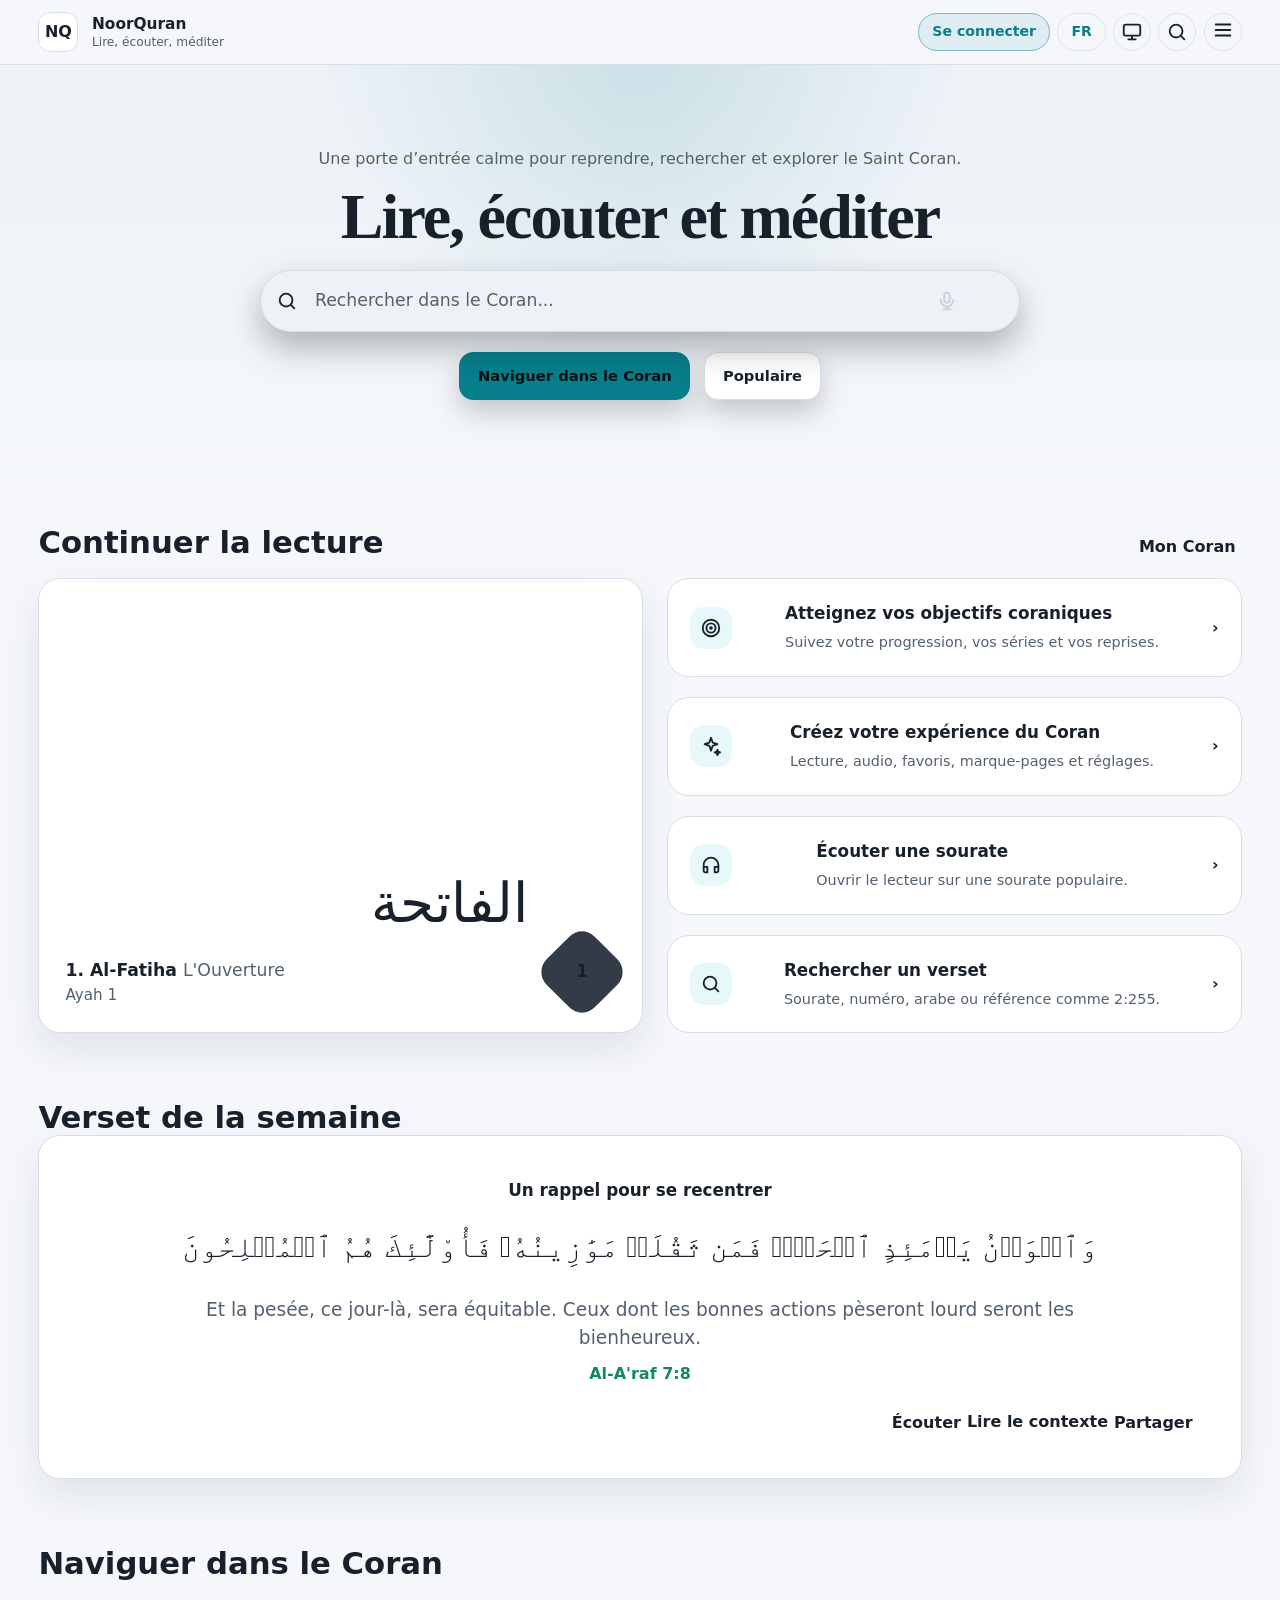
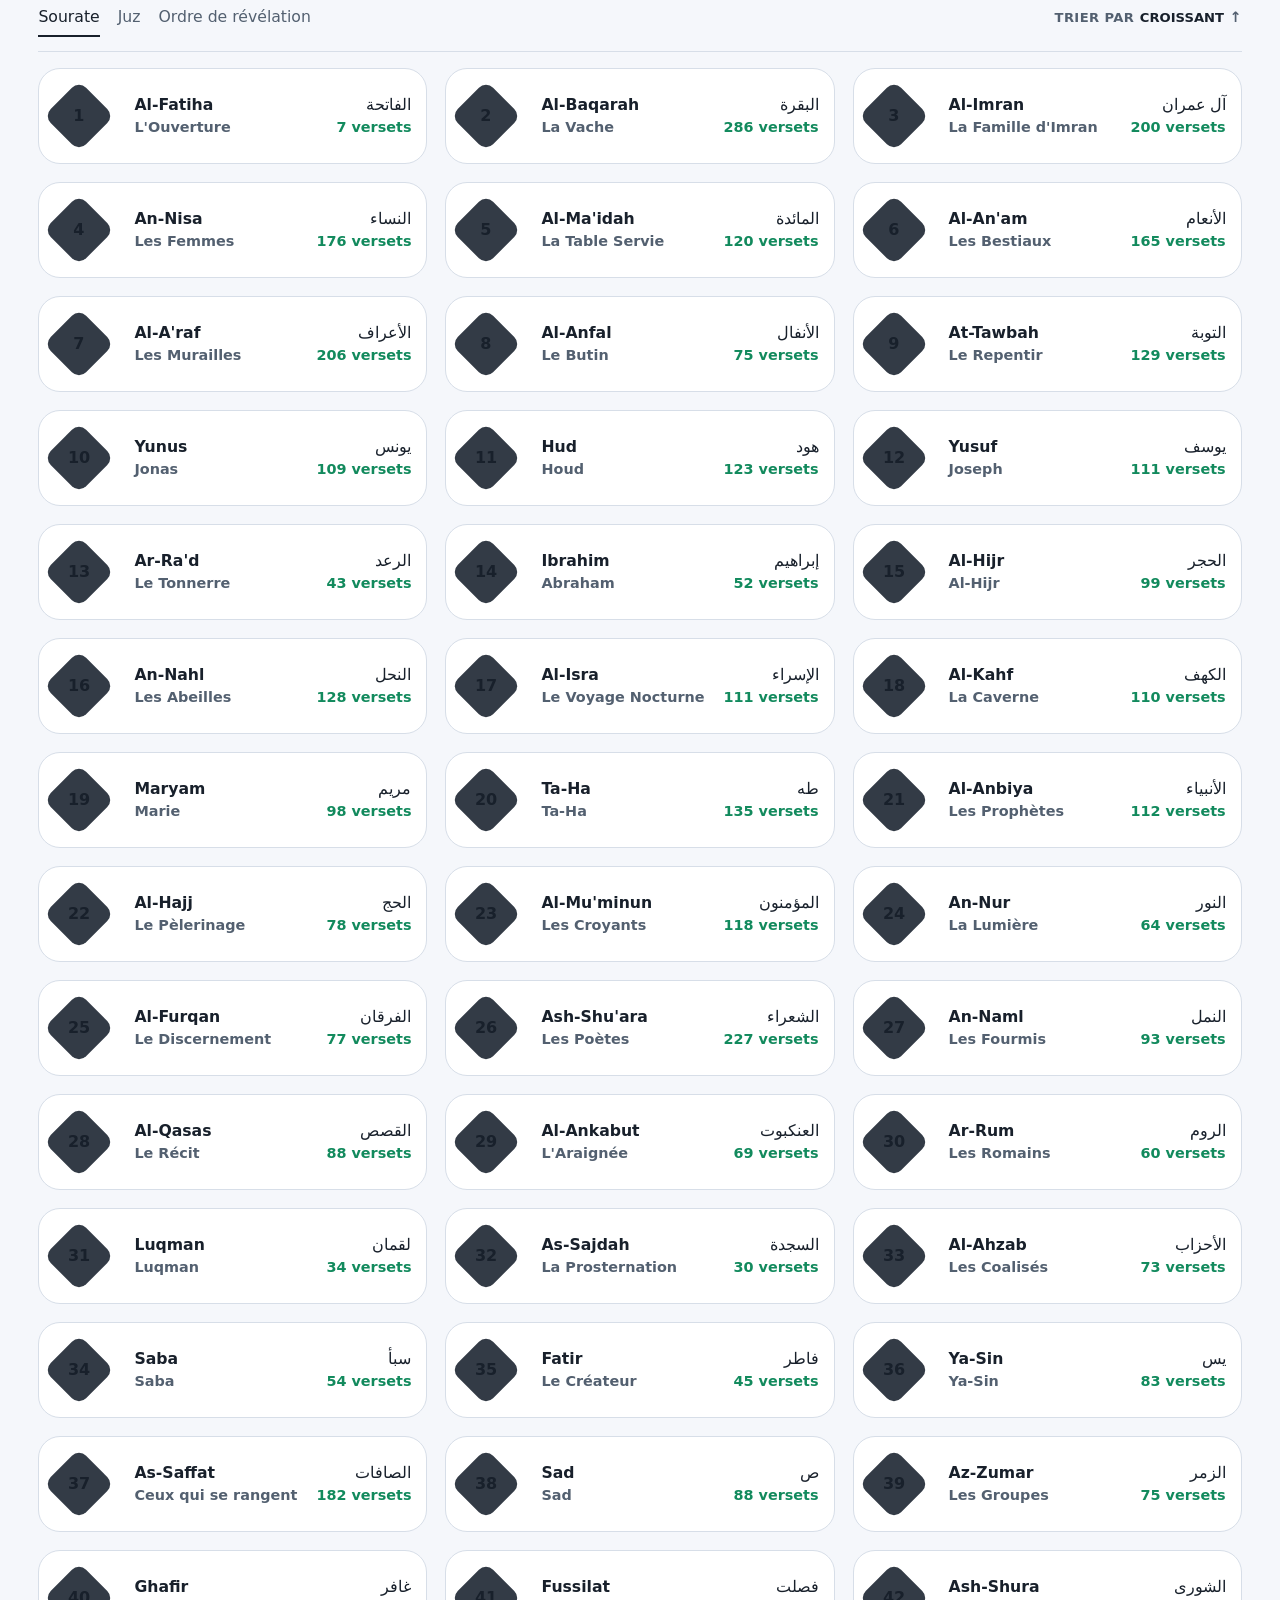
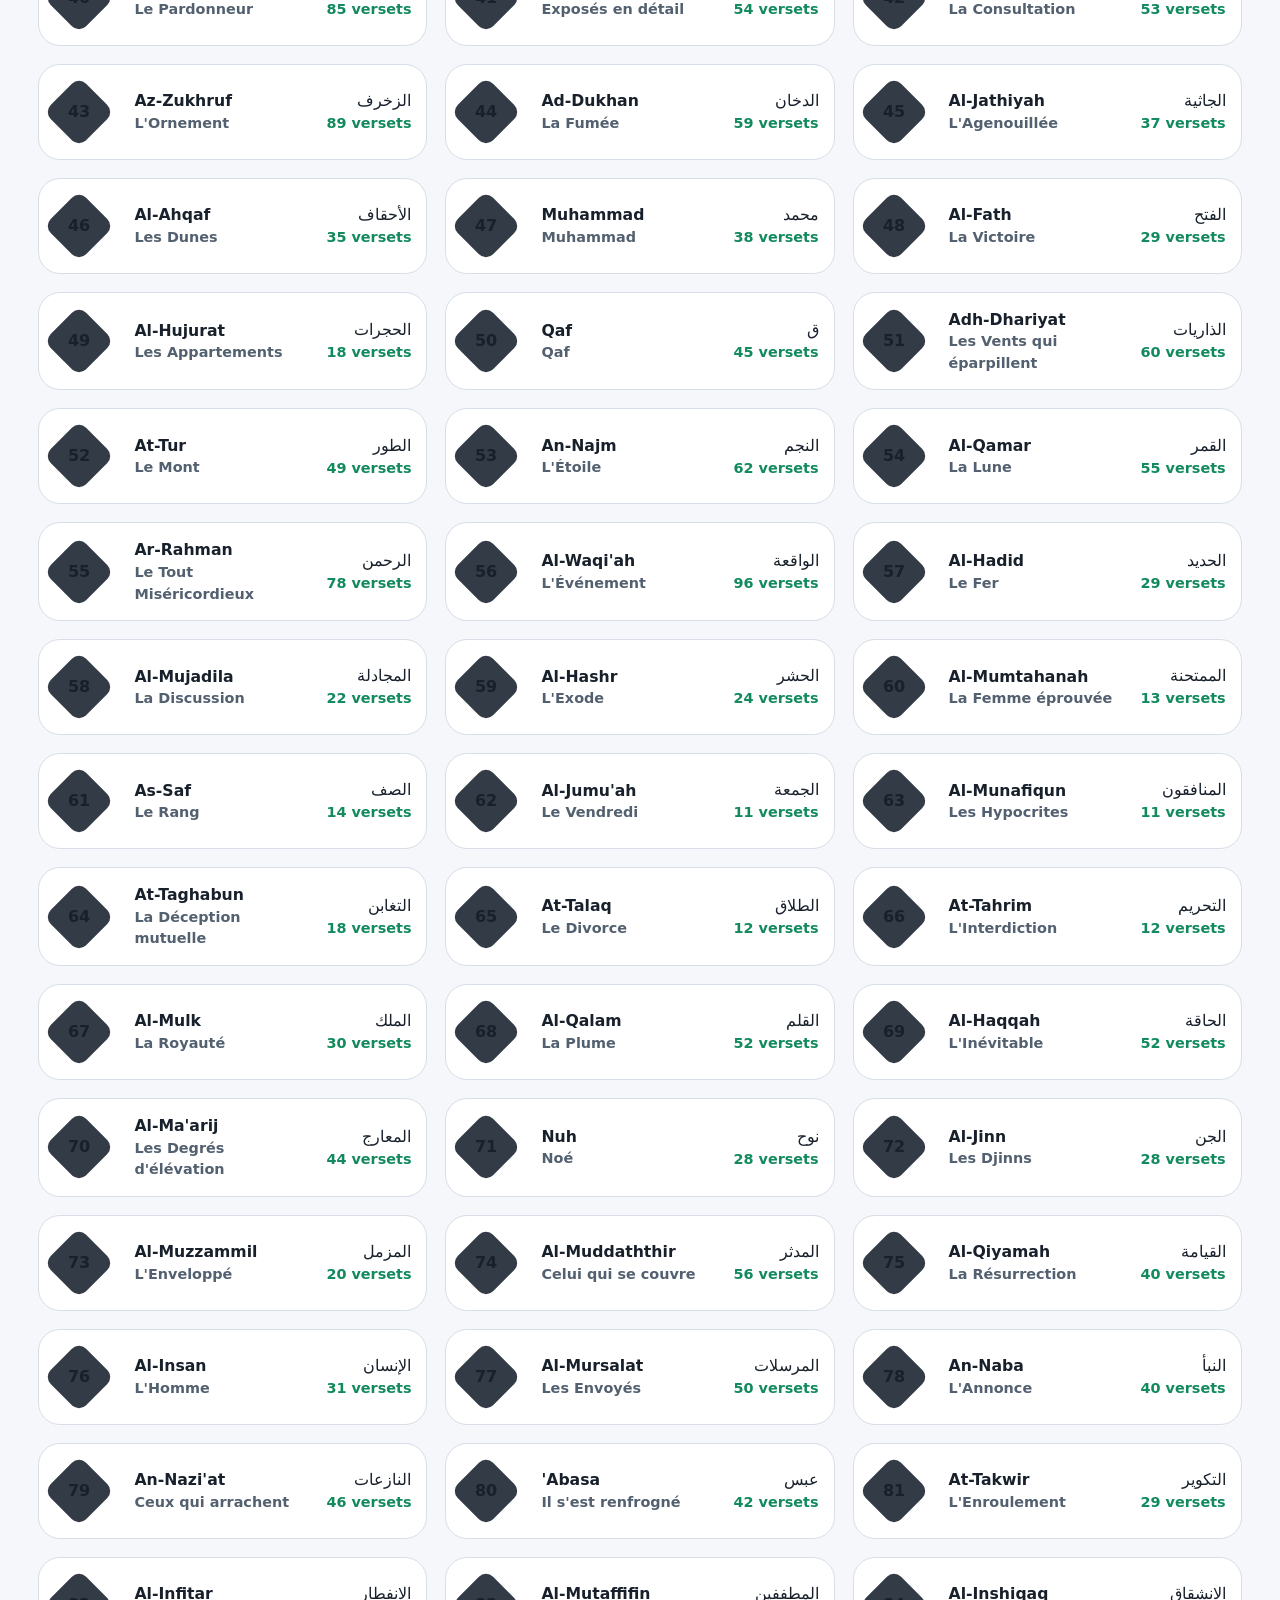
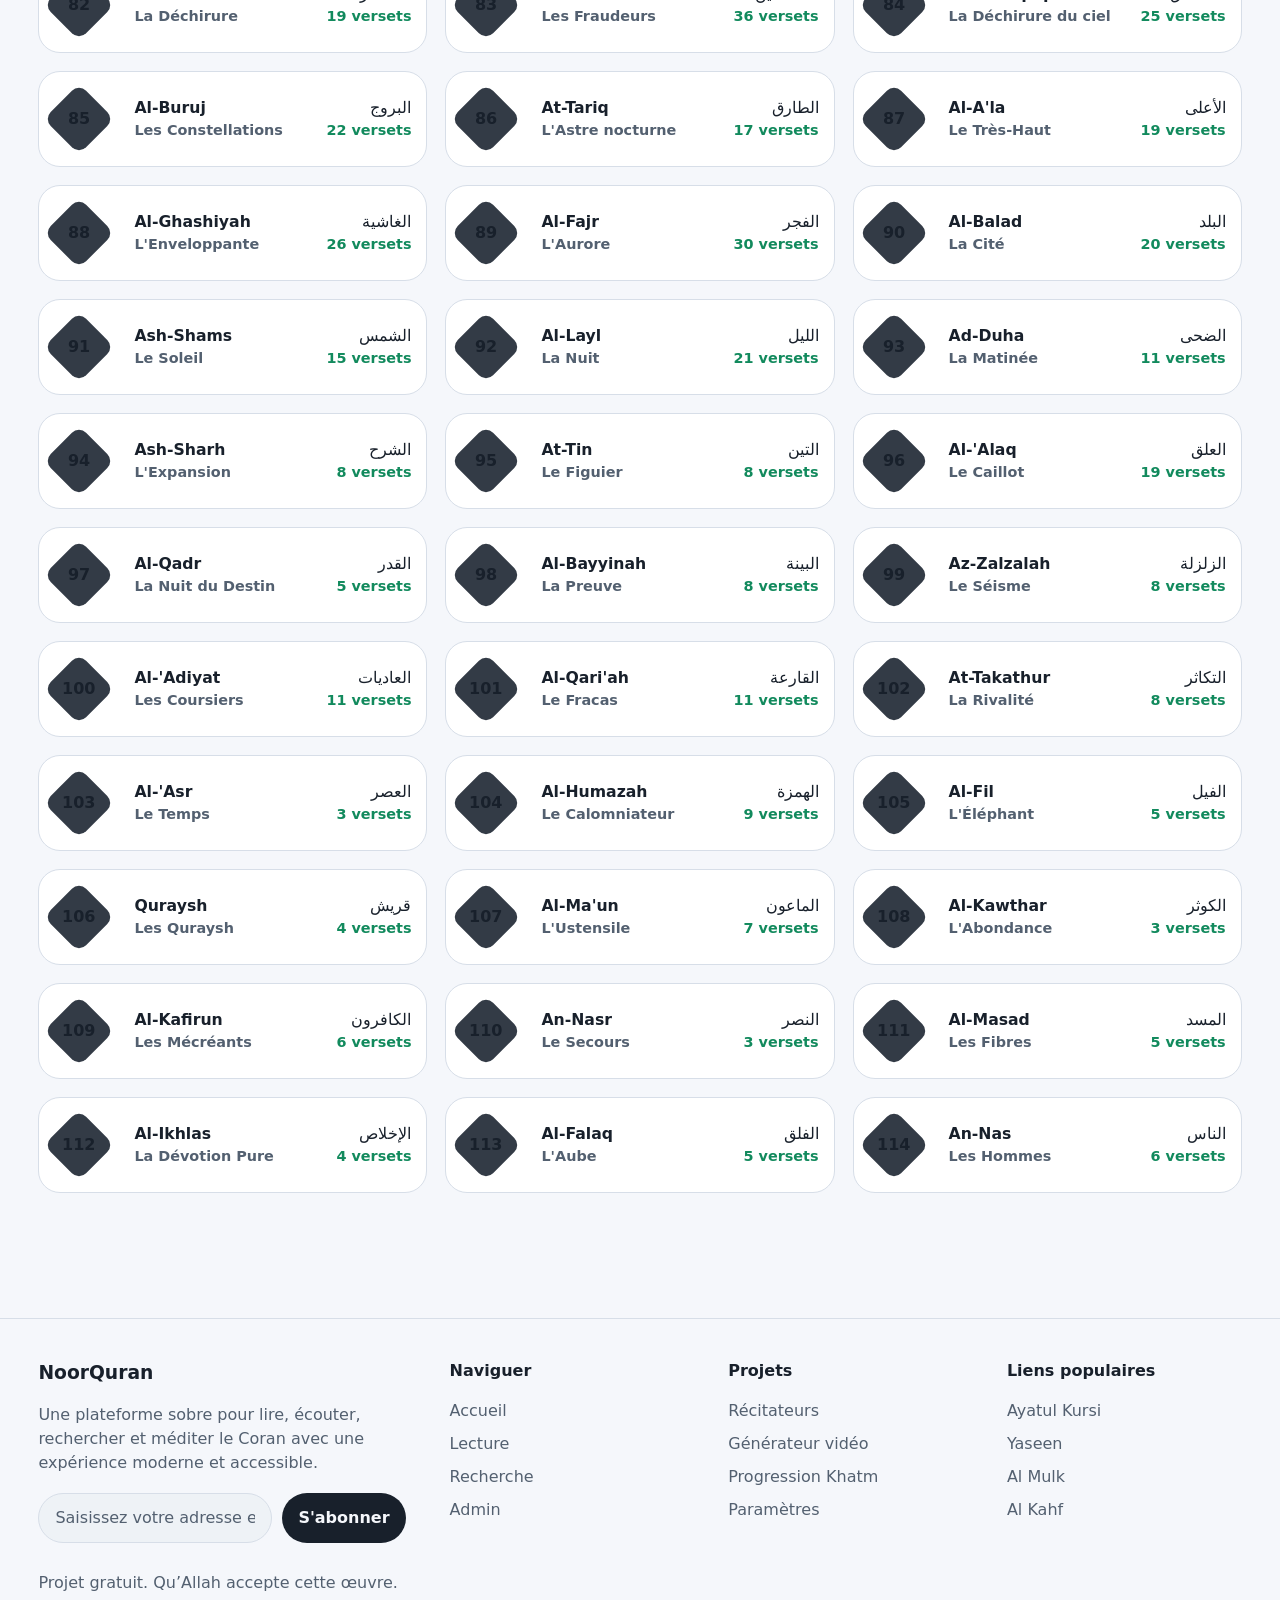
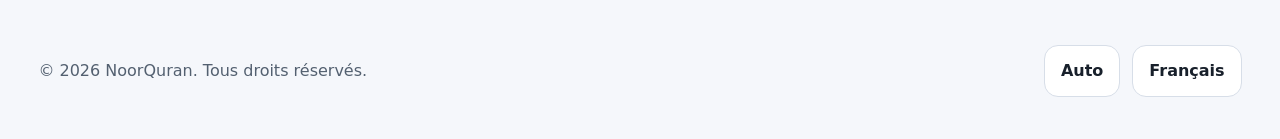
==== commit 49fe320c: "Add coherent NoorQuran icon system" ====
--- a/index.html
+++ b/index.html
@@ -23,6 +23,7 @@
 [data-theme="sepia"]{--bg:#eee4d2;--bg2:#eadbc4;--card:#fbf3e4;--card2:#f3e7d2;--line:#d8c5a8;--text:#2d261d;--muted:#6d604f;--soft:#81715d;--accent:#1f7d72;--accent2:#2f8b5f;--shadow:0 16px 38px rgba(73,55,30,.12)}
 body{padding-bottom:0}.site-header{background:color-mix(in srgb,var(--bg) 92%,transparent);border-bottom-color:var(--line)}.pill,.icon-btn,.newsletter input{background:var(--card);border-color:var(--line)}.pill:hover,.icon-btn:hover,.pill.on,.icon-btn.on{border-color:var(--accent);background:var(--card2)}.hero{background:var(--bg2)}.hero:before{pointer-events:none}.hero:after{background:radial-gradient(circle at 50% 0,color-mix(in srgb,var(--accent) 15%,transparent),transparent 42%),linear-gradient(180deg,transparent,color-mix(in srgb,var(--bg) 92%,transparent))}.search-wrap{position:relative;max-width:760px;margin:auto}.searchbar{grid-template-columns:52px 1fr 40px 52px;min-height:62px;background:var(--card2);border-color:var(--line);transition:border-color .18s ease,box-shadow .18s ease,transform .18s ease}.searchbar:focus-within{border-color:color-mix(in srgb,var(--accent) 55%,var(--line));box-shadow:0 18px 40px rgba(0,0,0,.22),0 0 0 4px color-mix(in srgb,var(--accent) 10%,transparent);transform:translateY(-1px)}.searchbar input{outline:0!important;box-shadow:none!important;font-size:1.08rem}.searchbar input::placeholder{color:var(--muted)}.clear-search{border:0;background:transparent;color:var(--muted);width:34px;height:34px;border-radius:999px;font-size:1.15rem;display:none}.clear-search.show{display:grid;place-items:center}.clear-search:hover{background:var(--card);color:var(--text)}.mic-ico{border:0;background:transparent;border-radius:999px;transition:transform .18s ease,color .18s ease;display:grid;place-items:center}.mic-ico svg{width:22px;height:22px;fill:none;stroke:currentColor;stroke-width:2.2;stroke-linecap:round;stroke-linejoin:round}.mic-ico:hover{color:var(--accent);transform:translateY(-1px) scale(1.06)}.search-results{display:none;position:absolute;left:0;right:0;top:72px;text-align:left;background:var(--card);border:1px solid var(--line);border-radius:22px;box-shadow:var(--shadow);padding:12px;z-index:25}.search-results.open{display:block;animation:searchDrop .18s ease}.search-head{display:flex;align-items:center;justify-content:space-between;gap:1rem;color:var(--muted);font-size:.88rem;padding:4px 8px 10px}.search-clear-all{border:0;background:transparent;color:var(--accent);font-weight:800}.search-recent-row{display:block}.search-recent-main{width:100%;border:0;background:transparent;color:var(--text);padding:11px 12px;border-radius:14px;display:flex;align-items:center;gap:12px;text-align:left;font-weight:800}.search-recent-main:hover{background:var(--card2)}.search-suggestions{border-top:1px solid var(--line);margin-top:8px;padding-top:10px}.search-item{width:100%;border:0;background:transparent;color:var(--text);padding:11px;border-radius:12px;display:grid;grid-template-columns:40px 1fr auto;gap:12px;align-items:center;text-align:left}.search-item:hover,.search-item.active{background:var(--card2)}.search-num{min-width:34px;width:auto;height:34px;padding:0 8px;border-radius:10px;background:var(--card2);display:grid;place-items:center;font-weight:850}.search-ar{direction:rtl;font-family:Georgia,serif;font-size:1.05rem}.search-empty{padding:16px;color:var(--muted)}@keyframes searchDrop{from{opacity:0;transform:translateY(-8px) scale(.99)}to{opacity:1;transform:translateY(0) scale(1)}}.menu-panel{position:fixed;right:clamp(16px,3vw,40px);top:86px;width:min(360px,calc(100vw - 32px));background:var(--card);border:1px solid var(--line);border-radius:18px;box-shadow:var(--shadow);padding:12px;display:none;z-index:30}.menu-panel.open{display:block}.menu-panel a,.menu-panel button{width:100%;min-height:46px;border:0;background:transparent;color:var(--text);display:flex;align-items:center;justify-content:space-between;border-radius:12px;padding:0 .85rem;text-align:left}.menu-panel a:hover,.menu-panel button:hover{background:var(--card2)}.select-pop{position:relative}.select-menu{position:absolute;right:0;top:52px;width:190px;background:var(--card);border:1px solid var(--line);border-radius:14px;box-shadow:var(--shadow);padding:8px;display:none;z-index:35}.select-menu.open{display:block}.select-menu button{width:100%;border:0;background:transparent;color:var(--text);border-radius:10px;padding:.75rem;text-align:left}.select-menu button:hover,.select-menu button.on{background:var(--card2);color:var(--accent)}button.card{text-align:inherit;color:inherit}.toast{position:fixed;left:50%;bottom:24px;transform:translateX(-50%);max-width:min(520px,calc(100vw - 32px));background:var(--card);border:1px solid var(--line);color:var(--text);box-shadow:var(--shadow);border-radius:14px;padding:.85rem 1rem;display:none;z-index:45}.toast.show{display:block}.hero-inner{padding:clamp(42px,7vw,82px) 20px clamp(36px,6vw,68px)}.hero h1{font-size:clamp(2.25rem,5vw,4.25rem);margin-bottom:22px}.hero-kicker{font-size:clamp(.88rem,1.35vw,1rem);margin-bottom:16px}.hero-actions{margin-top:20px}.primary,.secondary{min-height:48px;border-radius:15px;font-size:.92rem;padding:0 1.1rem}main{padding:clamp(34px,4.5vw,58px) clamp(16px,3vw,40px)}.section{margin-bottom:clamp(42px,5.5vw,68px)}.section h2{font-size:clamp(1.38rem,2.4vw,1.95rem)}.section-head{margin-bottom:18px}.resume-card{min-height:210px;padding:26px}.resume-ar{font-size:clamp(2.1rem,4.6vw,3.45rem);margin-bottom:22px}.resume-meta{font-size:1.08rem}.resume-ayah{font-size:.95rem}.resume-badge{width:68px;height:68px;border-radius:18px;font-size:1.05rem}.feature-card{padding:22px}.feature-card h3{font-size:1.05rem}.feature-card p{font-size:.9rem}.feature-icon{width:42px;height:42px;border-radius:14px}.daily-card{padding:clamp(24px,4vw,42px)}.daily-title{font-size:1.05rem;margin-bottom:18px}.daily-ar{font-size:clamp(1.28rem,2.35vw,1.9rem);line-height:1.75}.daily-tr{font-size:clamp(.98rem,1.45vw,1.18rem)}.daily-ref{font-size:1rem}.daily-action{margin-top:24px}.surah-card{min-height:96px;padding:15px;grid-template-columns:62px 1fr auto}.diamond{width:50px;height:50px}.surah-name{font-size:.98rem}.surah-fr,.surah-count{font-size:.9rem}.surah-ar{font-size:1rem}.footer{padding-top:40px}@media(max-width:720px){body{padding-bottom:0}.hero-inner{padding-top:42px}.searchbar{grid-template-columns:44px 1fr 38px 44px;min-height:56px}.searchbar input{font-size:1rem}.search-results{top:64px}.hero h1{font-size:2.25rem}.hero-actions .primary,.hero-actions .secondary{width:100%;max-width:320px}.section-head,.browse-top{align-items:flex-start;flex-direction:column}.resume-card{grid-template-columns:1fr;padding:22px}.resume-ar{font-size:2.25rem}.resume-badge{width:60px;height:60px}.surah-grid,.projects,.footer-grid{grid-template-columns:1fr}.surah-card{grid-template-columns:54px 1fr;align-items:start}.surah-side{grid-column:2;text-align:left}.surah-ar{text-align:left}.daily-action{justify-content:flex-start}.newsletter{flex-direction:column}}.daily-tr{color:var(--text)!important}.newsletter button{background:var(--text);color:var(--bg)}.browse-note{color:var(--muted);font-size:.92rem;margin:-8px 0 16px}.browse-note a{color:var(--accent);text-decoration:underline;text-underline-offset:3px}</style>
 <link rel="stylesheet" href="assets/site-system.css">
+<script src="assets/icons/nq-icons.js"></script>
 <style>
 .site-header .header-inner{min-height:64px}
 .site-header .actions{gap:.45rem}
@@ -35,7 +36,7 @@
 .site-header .brand-mark{width:40px!important;height:40px!important;border-radius:12px!important}
 .site-header .brand-name{font-size:.96rem}
 .site-header .brand-sub{font-size:.76rem}
-.site-header .hamb span{width:16px;height:2px;box-shadow:0 5px 0 currentColor,0 -5px 0 currentColor}
+.site-header .hamb .nq-icon{width:22px;height:22px}
 @media(max-width:720px){.site-header .header-inner{min-height:58px}.site-header .brand-mark{width:36px!important;height:36px!important}.site-header .icon-btn{width:36px!important;min-height:36px!important}}
 </style>
 <script defer src="assets/quran-api.js"></script>
@@ -43,10 +44,10 @@
 </head>
 <body data-theme="dark">
 <a class="skip" href="#content" data-i18n="skip">Aller au contenu</a>
-<header class="site-header"><div class="header-inner"><a class="brand" href="index.html"><span class="brand-mark">NQ</span><span><span class="brand-name">NoorQuran</span><span class="brand-sub" data-i18n="tagline">Lire, écouter, méditer</span></span></a><div class="spacer"></div><nav class="actions"><a class="pill login" href="#" onclick="event.preventDefault();showToast(t('accountSoon'))" data-i18n="login">Se connecter</a><div class="select-pop"><button class="pill hide-sm" id="langBtn" type="button" onclick="togglePopover('langMenu')">FR</button><div class="select-menu" id="langMenu"><button type="button" data-lang="fr" onclick="setLang('fr')">Français</button><button type="button" data-lang="en" onclick="setLang('en')">English</button><button type="button" data-lang="ar" onclick="setLang('ar')">العربية</button></div></div><button class="icon-btn hide-sm theme-icon" id="headerThemeBtn" type="button" onclick="cycleThemeMode()" aria-label="Thème" title="Thème">◐</button><button class="icon-btn" type="button" onclick="focusHomeSearch()" aria-label="Recherche">⌕</button><button class="icon-btn hamb" id="menuBtn" type="button" onclick="toggleMenu()" aria-label="Menu"><span></span></button></nav></div></header><div class="menu-panel" id="menuPanel"><a href="reader.html" data-i18n="readQuran">Lire le Coran</a><a href="#surahs" data-i18n="browseQuran">Naviguer dans le Coran</a><button type="button" onclick="resumeReading()" data-i18n="resumeReading">Reprendre la lecture</button><a href="#daily" data-i18n="dailyVerse">Verset du jour</a><button type="button" onclick="cycleThemeMode()" data-i18n="theme">Thème</button></div>
-<section class="hero"><div class="hero-inner"><p class="hero-kicker" data-i18n="heroKicker">Une porte d’entrée calme pour reprendre, rechercher et explorer le Saint Coran.</p><h1>Lire, écouter et méditer</h1><div class="search-wrap"><form class="searchbar" onsubmit="searchAndOpen(event)"><span class="search-ico">⌕</span><input id="home-search" type="search" data-i18n-placeholder="searchPlaceholder" placeholder="Rechercher dans le Coran..." autocomplete="off" onfocus="showSearchPanel()" oninput="handleSearchInput()" onkeydown="handleSearchKeys(event)"><button class="clear-search" id="clearSearch" type="button" onclick="clearSearchBox()" aria-label="Effacer">×</button><button class="mic-ico" type="button" onclick="showToast(t('voiceSoon'))" aria-label="Recherche vocale"><svg viewBox="0 0 24 24" aria-hidden="true" focusable="false"><path d="M12 14a3 3 0 0 0 3-3V6a3 3 0 1 0-6 0v5a3 3 0 0 0 3 3Z"/><path d="M19 11a7 7 0 0 1-14 0"/><path d="M12 18v3"/><path d="M8 21h8"/></svg></button></form><div class="search-results" id="searchResults"></div></div><div class="hero-actions"><a class="primary" href="reader.html" data-i18n="browseQuran">Naviguer dans le Coran</a><button class="secondary" type="button" onclick="showPopular()" data-i18n="popular">Populaire</button></div></div></section>
+<header class="site-header"><div class="header-inner"><a class="brand" href="index.html"><span class="brand-mark">NQ</span><span><span class="brand-name">NoorQuran</span><span class="brand-sub" data-i18n="tagline">Lire, écouter, méditer</span></span></a><div class="spacer"></div><nav class="actions"><a class="pill login" href="#" onclick="event.preventDefault();showToast(t('accountSoon'))" data-i18n="login">Se connecter</a><div class="select-pop"><button class="pill hide-sm" id="langBtn" type="button" onclick="togglePopover('langMenu')">FR</button><div class="select-menu" id="langMenu"><button type="button" data-lang="fr" onclick="setLang('fr')">Français</button><button type="button" data-lang="en" onclick="setLang('en')">English</button><button type="button" data-lang="ar" onclick="setLang('ar')">العربية</button></div></div><button class="icon-btn hide-sm theme-icon" id="headerThemeBtn" type="button" onclick="cycleThemeMode()" aria-label="Thème" title="Thème"><span data-icon="monitor"></span></button><button class="icon-btn" type="button" onclick="focusHomeSearch()" aria-label="Recherche"><span data-icon="search"></span></button><button class="icon-btn hamb" id="menuBtn" type="button" onclick="toggleMenu()" aria-label="Menu"><span data-icon="menu"></span></button></nav></div></header><div class="menu-panel" id="menuPanel"><a href="reader.html" data-i18n="readQuran">Lire le Coran</a><a href="#surahs" data-i18n="browseQuran">Naviguer dans le Coran</a><button type="button" onclick="resumeReading()" data-i18n="resumeReading">Reprendre la lecture</button><a href="#daily" data-i18n="dailyVerse">Verset du jour</a><button type="button" onclick="cycleThemeMode()" data-i18n="theme">Thème</button></div>
+<section class="hero"><div class="hero-inner"><p class="hero-kicker" data-i18n="heroKicker">Une porte d’entrée calme pour reprendre, rechercher et explorer le Saint Coran.</p><h1>Lire, écouter et méditer</h1><div class="search-wrap"><form class="searchbar" onsubmit="searchAndOpen(event)"><span class="search-ico" data-icon="search"></span><input id="home-search" type="search" data-i18n-placeholder="searchPlaceholder" placeholder="Rechercher dans le Coran..." autocomplete="off" onfocus="showSearchPanel()" oninput="handleSearchInput()" onkeydown="handleSearchKeys(event)"><button class="clear-search" id="clearSearch" type="button" onclick="clearSearchBox()" aria-label="Effacer"><span data-icon="close"></span></button><button class="mic-ico" type="button" onclick="showToast(t('voiceSoon'))" aria-label="Recherche vocale"><span data-icon="microphone"></span></button></form><div class="search-results" id="searchResults"></div></div><div class="hero-actions"><a class="primary" href="reader.html" data-i18n="browseQuran">Naviguer dans le Coran</a><button class="secondary" type="button" onclick="showPopular()" data-i18n="popular">Populaire</button></div></div></section>
 <main id="content">
-<section class="section"><div class="section-head"><h2 data-i18n="continueReading">Continuer la lecture</h2><button class="link-btn section-note" type="button" onclick="resumeReading()" data-i18n="myQuran">Mon Coran</button></div><div class="grid-continue"><button class="card resume-card" id="resume-card" type="button" onclick="resumeReading()"><div><p class="resume-ar" id="resume-ar">الفاتحة</p><div class="resume-meta" id="resume-meta">1. Al-Fatiha <span>L'Ouverture</span></div><div class="resume-ayah" id="resume-ayah">Ayah 1</div></div><div class="resume-badge"><span id="resume-num">1</span></div></button><div class="stack"><button class="card feature-card" type="button" onclick="goReaderHash('khatm')"><span class="feature-icon">◎</span><span><h3>Atteignez vos objectifs coraniques</h3><p>Suivez votre progression, vos séries et vos reprises.</p></span><strong>›</strong></button><button class="card feature-card" type="button" onclick="goReaderHash('settings')"><span class="feature-icon">✦</span><span><h3>Créez votre expérience du Coran</h3><p>Lecture, audio, favoris, marque-pages et réglages.</p></span><strong>›</strong></button><button class="card feature-card" type="button" onclick="location.href='reader.html?s=36'"><span class="feature-icon">▶</span><span><h3>Écouter une sourate</h3><p>Ouvrir le lecteur sur une sourate populaire.</p></span><strong>›</strong></button><button class="card feature-card" type="button" onclick="focusHomeSearch()"><span class="feature-icon">⌕</span><span><h3>Rechercher un verset</h3><p>Sourate, numéro, arabe ou référence comme 2:255.</p></span><strong>›</strong></button></div></div></section>
+<section class="section"><div class="section-head"><h2 data-i18n="continueReading">Continuer la lecture</h2><button class="link-btn section-note" type="button" onclick="resumeReading()" data-i18n="myQuran">Mon Coran</button></div><div class="grid-continue"><button class="card resume-card" id="resume-card" type="button" onclick="resumeReading()"><div><p class="resume-ar" id="resume-ar">الفاتحة</p><div class="resume-meta" id="resume-meta">1. Al-Fatiha <span>L'Ouverture</span></div><div class="resume-ayah" id="resume-ayah">Ayah 1</div></div><div class="resume-badge"><span id="resume-num">1</span></div></button><div class="stack"><button class="card feature-card" type="button" onclick="goReaderHash('khatm')"><span class="feature-icon" data-icon="target"></span><span><h3>Atteignez vos objectifs coraniques</h3><p>Suivez votre progression, vos séries et vos reprises.</p></span><strong>›</strong></button><button class="card feature-card" type="button" onclick="goReaderHash('settings')"><span class="feature-icon" data-icon="sparkle"></span><span><h3>Créez votre expérience du Coran</h3><p>Lecture, audio, favoris, marque-pages et réglages.</p></span><strong>›</strong></button><button class="card feature-card" type="button" onclick="location.href='reader.html?s=36'"><span class="feature-icon" data-icon="headphones"></span><span><h3>Écouter une sourate</h3><p>Ouvrir le lecteur sur une sourate populaire.</p></span><strong>›</strong></button><button class="card feature-card" type="button" onclick="focusHomeSearch()"><span class="feature-icon" data-icon="search"></span><span><h3>Rechercher un verset</h3><p>Sourate, numéro, arabe ou référence comme 2:255.</p></span><strong>›</strong></button></div></div></section>
 <section class="section" id="daily"><h2 data-i18n="weeklyVerse">Verset de la semaine</h2><div class="card daily-card"><h3 class="daily-title" data-i18n="dailyReminder">Un rappel pour se recentrer</h3><p class="daily-ar" id="daily-ar">وَٱلۡوَزۡنُ يَوۡمَئِذٍ ٱلۡحَقُّۚ فَمَن ثَقُلَتۡ مَوَٰزِينُهُۥ فَأُوْلَٰٓئِكَ هُمُ ٱلۡمُفۡلِحُونَ</p><p class="daily-tr" id="daily-tr">Et la pesée, ce jour-là, sera équitable. Ceux dont les bonnes actions pèseront lourd seront les bienheureux.</p><div class="daily-ref" id="daily-ref">Al-A'raf 7:8</div><div class="daily-action"><button class="link-btn" type="button" onclick="playDailyAyah()">Écouter</button><a class="link-btn" href="reader.html?s=7&a=8">Lire le contexte</a><button class="link-btn" type="button" onclick="shareDailyAyah()">Partager</button></div></div></section>
 <section class="section" id="surahs"><div class="section-head"><h2 data-i18n="browseQuran">Naviguer dans le Coran</h2></div><div class="browse-top"><div class="tabs"><button class="tab active" type="button" data-browse="surah" onclick="setBrowseMode('surah')" data-i18n="surah">Sourate</button><button class="tab" type="button" data-browse="juz" onclick="setBrowseMode('juz')" data-i18n="juz">Juz</button><button class="tab" type="button" data-browse="revelation" onclick="setBrowseMode('revelation')" data-i18n="revelation">Ordre de révélation</button></div><button class="sort" type="button" onclick="toggleSort()" aria-label="Changer l'ordre de tri"><span class="sort-kicker" data-i18n="sortBy">Trier par</span><span class="sort-value" id="sort-label">Croissant</span><span class="sort-icon" id="sort-icon" aria-hidden="true">&uarr;</span></button></div><div class="browse-note" id="browse-note"></div><div class="surah-grid" id="surah-grid"></div></section>
 
@@ -177,7 +178,7 @@
 function el(id){return document.getElementById(id)}function t(k){return (TR[lang]&&TR[lang][k])||TR.fr[k]||k}function readerUrl(s,a){return 'reader.html?s='+encodeURIComponent(s)+(a?'&a='+encodeURIComponent(a):'')}function focusHomeSearch(){el('home-search')?.focus()}function showToast(msg){const b=el('toast');if(!b)return;b.textContent=msg;b.classList.add('show');clearTimeout(showToast._t);showToast._t=setTimeout(()=>b.classList.remove('show'),2400)}
 function closePopovers(except){['langMenu','footerLangMenu','themeMenu'].forEach(id=>{if(id!==except)el(id)?.classList.remove('open')});if(except!=='menuPanel')el('menuPanel')?.classList.remove('open')}function togglePopover(id){const m=el(id);const open=m.classList.contains('open');closePopovers(id);m.classList.toggle('open',!open)}function toggleMenu(){const m=el('menuPanel');const open=m.classList.contains('open');closePopovers('menuPanel');m.classList.toggle('open',!open)}
 document.addEventListener('click',e=>{if(!e.target.closest('.select-pop')&&!e.target.closest('#menuPanel')&&!e.target.closest('#menuBtn'))closePopovers();if(!e.target.closest('.search-wrap'))el('searchResults')?.classList.remove('open')});
-function sysTheme(){return matchMedia('(prefers-color-scheme: light)').matches?'light':'dark'}function themeLabel(){return themeMode==='auto'?'Auto':themeMode==='dark'?'Sombre':themeMode==='light'?'Clair':'Sepia'}function themeIcon(){return themeMode==='auto'?'◐':themeMode==='dark'?'☾':themeMode==='light'?'☀':'◍'}function applyTheme(){document.body.dataset.theme=themeMode==='auto'?sysTheme():themeMode;if(el('themeBtn'))el('themeBtn').textContent=themeLabel();if(el('headerThemeBtn')){el('headerThemeBtn').textContent=themeIcon();el('headerThemeBtn').title='Thème: '+themeLabel();el('headerThemeBtn').setAttribute('aria-label','Thème: '+themeLabel())}document.querySelectorAll('[data-theme-choice]').forEach(b=>b.classList.toggle('on',b.dataset.themeChoice===themeMode))}function setThemeMode(m){themeMode=m;localStorage.setItem('aq_home_theme',m);localStorage.setItem('aq_theme',m);if(window.AQGlobal)window.AQGlobal.setTheme(m);applyTheme();closePopovers()}function cycleThemeMode(){const modes=['auto','dark','light','sepia'];setThemeMode(modes[(modes.indexOf(themeMode)+1)%modes.length]);showToast('Thème: '+themeLabel())}matchMedia('(prefers-color-scheme: light)').addEventListener?.('change',()=>{if(themeMode==='auto')applyTheme()});
+function sysTheme(){return matchMedia('(prefers-color-scheme: light)').matches?'light':'dark'}function themeLabel(){return themeMode==='auto'?'Auto':themeMode==='dark'?'Sombre':themeMode==='light'?'Clair':'Sepia'}function themeIcon(){return themeMode==='auto'?'monitor':themeMode==='dark'?'moon':themeMode==='light'?'sun':'book'}function applyTheme(){document.body.dataset.theme=themeMode==='auto'?sysTheme():themeMode;if(el('themeBtn'))el('themeBtn').textContent=themeLabel();if(el('headerThemeBtn')){el('headerThemeBtn').innerHTML=NQIcon.svg(themeIcon());el('headerThemeBtn').title='Thème: '+themeLabel();el('headerThemeBtn').setAttribute('aria-label','Thème: '+themeLabel())}document.querySelectorAll('[data-theme-choice]').forEach(b=>b.classList.toggle('on',b.dataset.themeChoice===themeMode))}function setThemeMode(m){themeMode=m;localStorage.setItem('aq_home_theme',m);localStorage.setItem('aq_theme',m);if(window.AQGlobal)window.AQGlobal.setTheme(m);applyTheme();closePopovers()}function cycleThemeMode(){const modes=['auto','dark','light','sepia'];setThemeMode(modes[(modes.indexOf(themeMode)+1)%modes.length]);showToast('Thème: '+themeLabel())}matchMedia('(prefers-color-scheme: light)').addEventListener?.('change',()=>{if(themeMode==='auto')applyTheme()});
 function applyLang(){document.documentElement.lang=lang;document.querySelectorAll('[data-i18n]').forEach(n=>n.textContent=t(n.dataset.i18n));document.querySelectorAll('[data-i18n-placeholder]').forEach(n=>n.placeholder=t(n.dataset.i18nPlaceholder));if(el('langBtn'))el('langBtn').textContent=lang.toUpperCase();if(el('footerLangBtn'))el('footerLangBtn').textContent=lang==='fr'?'Français':lang==='en'?'English':'العربية';document.querySelectorAll('[data-lang]').forEach(b=>b.classList.toggle('on',b.dataset.lang===lang));renderBrowse();updateResume()}function setLang(l){lang=l;localStorage.setItem('aq_home_lang',l);localStorage.setItem('aq_lang',l);if(window.AQGlobal)window.AQGlobal.setLang(l);applyLang();closePopovers();showToast(l==='fr'?'Langue: français':l==='en'?'Language: English':'اللغة: العربية')}
 function norm(v){return (v||'').toString().normalize('NFD').replace(/[\u0300-\u036f]/g,'').toLowerCase().trim()}function parseReference(q){const m=(q||'').trim().match(/^(\d{1,3})\s*[:/.\-\s]\s*(\d{1,3})$/);if(!m)return null;const s=+m[1],a=+m[2],meta=SS[s-1];if(!meta||a<1||a>meta.v)return null;return {s,a,meta}}function searchRes(q){const ref=parseReference(q);if(ref)return [{type:'ref',...ref}];const nq=norm(q),raw=q.trim();if(!raw)return [];return SS.filter(s=>String(s.n)===raw||norm(s.fr).includes(nq)||norm(s.en).includes(nq)||s.ar.includes(raw)).slice(0,8)}
 function recentSearches(){try{return JSON.parse(localStorage.getItem('aq_recent_searches')||'[]').filter(Boolean).slice(0,6)}catch(e){return []}}function saveRecentSearch(q){q=(q||'').trim();if(!q)return;const list=[q,...recentSearches().filter(x=>norm(x)!==norm(q))].slice(0,6);localStorage.setItem('aq_recent_searches',JSON.stringify(list))}function clearRecentSearches(){localStorage.removeItem('aq_recent_searches');renderSearch('');focusHomeSearch()}function useRecentSearch(v){const q=decodeURIComponent(v);el('home-search').value=q;renderSearch(q);const r=searchRes(q);if(r.length)openSurah(r[0].n)}
--- a/assets/site-system.css
+++ b/assets/site-system.css
@@ -11,6 +11,7 @@
 body[data-theme="sepia"]{--bg:#eee4d2;--bg-soft:#eadbc4;--surface:#fbf3e4;--surface-soft:#f3e7d2;--surface-raised:#ead9bd;--text:#2d261d;--text-muted:#6d604f;--text-soft:#81715d;--accent:#1f7d72;--accent-hover:#2f8b5f;--border:#d8c5a8;--shadow-soft:0 16px 38px rgba(73,55,30,.12);--card:var(--surface);--card2:var(--surface-soft);--line:var(--border);--muted:var(--text-muted);--soft:var(--text-soft);--tx:var(--text);--tx2:var(--text-muted);--tx3:var(--text-soft);--bd:color-mix(in srgb,var(--border) 76%,transparent);--bd2:color-mix(in srgb,var(--accent) 48%,transparent);--em:var(--accent-hover);--gold:var(--accent);--gold2:var(--accent-hover);--gold3:var(--text-soft);--bg2:var(--bg-soft);--bg3:var(--surface);--bg4:var(--surface-soft)}
 html{scroll-behavior:smooth}body{background:var(--bg)!important;color:var(--text)!important;font-family:var(--font-ui);accent-color:var(--accent)}
 a{color:inherit}button,input,select,textarea{font-family:inherit}button:focus-visible,a:focus-visible,input:focus-visible,select:focus-visible,textarea:focus-visible{outline:2px solid var(--accent);outline-offset:3px}
+.nq-icon{width:1.375rem;height:1.375rem;display:inline-block;vertical-align:-.18em;color:currentColor;flex:none}.nq-icon-wrap{display:inline-flex;align-items:center;justify-content:center;color:currentColor}.icon-muted{color:var(--text-muted)}.icon-active,.on .nq-icon,.active .nq-icon{color:var(--accent)}button:hover .nq-icon,a:hover .nq-icon{color:var(--accent-hover)}.hamb .nq-icon-wrap{width:auto;height:auto;background:transparent!important;box-shadow:none!important}
 .site-header,#topbar{background:color-mix(in srgb,var(--bg) 92%,transparent)!important;border-bottom:1px solid var(--border)!important;color:var(--text)!important;backdrop-filter:blur(16px)}
 .brand-mark,.ibtn,.icon-btn,.pill,.lb,.recbtn,.ctrl,.vbtn,.rb,.tooltab,.subtab,.speedbtn,.control-pill,.audio-btn,.pclose,.psearch,.toolfield,.rinput,.ssel{border-color:var(--border)!important;background:var(--surface)!important;color:var(--text)!important;border-radius:var(--radius-md)!important;transition:background .18s,border-color .18s,color .18s,transform .18s}
 .pill,.login,.lb.on,.vbtn.on,.rb.on,.tooltab.on,.subtab.on,.speedbtn.on,.audio-btn.on{border-color:var(--accent)!important;color:var(--accent)!important;background:color-mix(in srgb,var(--accent) 12%,var(--surface))!important}
@@ -22,4 +23,4 @@
 .audio-bar,#pbar{left:0!important;right:0!important;bottom:0!important;border-radius:0!important;border-left:0!important;border-right:0!important;border-bottom:0!important}.audio-inner{min-height:72px}.progfill,.audio-progress span,.kfill{background:linear-gradient(90deg,var(--accent),var(--accent-hover))!important}
 .var,.daily-ar,.resume-ar,.surah-ar,.sliar,.desk-surah-ar,.toolar,.vodar{font-family:var(--font-arabic);color:var(--text)!important}.vph,.translit,.surah-count,.daily-ref{color:var(--accent-hover)!important}.vtr,.daily-tr,.resume-meta span,.feature-card p,.project-card p,.footer p,.footer a,.snmeta,.snen,.toolhint,.desk-tool-sub{color:var(--text-muted)!important}
 #app{padding-bottom:96px!important}.footer{border-top-color:var(--border)!important}.toast{background:var(--surface)!important;border-color:var(--border)!important;color:var(--text)!important}
-@media(max-width:760px){.site-header,#topbar{min-height:64px}.audio-bar,#pbar{min-height:70px}.card,.vc,.daily-card,.resume-card{border-radius:18px!important}.brand-name{font-size:.98rem}.surah-card{min-height:96px}.vacts{gap:.5rem!important}}+@media(max-width:760px){.site-header,#topbar{min-height:64px}.audio-bar,#pbar{min-height:70px}.card,.vc,.daily-card,.resume-card{border-radius:18px!important}.brand-name{font-size:.98rem}.surah-card{min-height:96px}.vacts{gap:.5rem!important}}
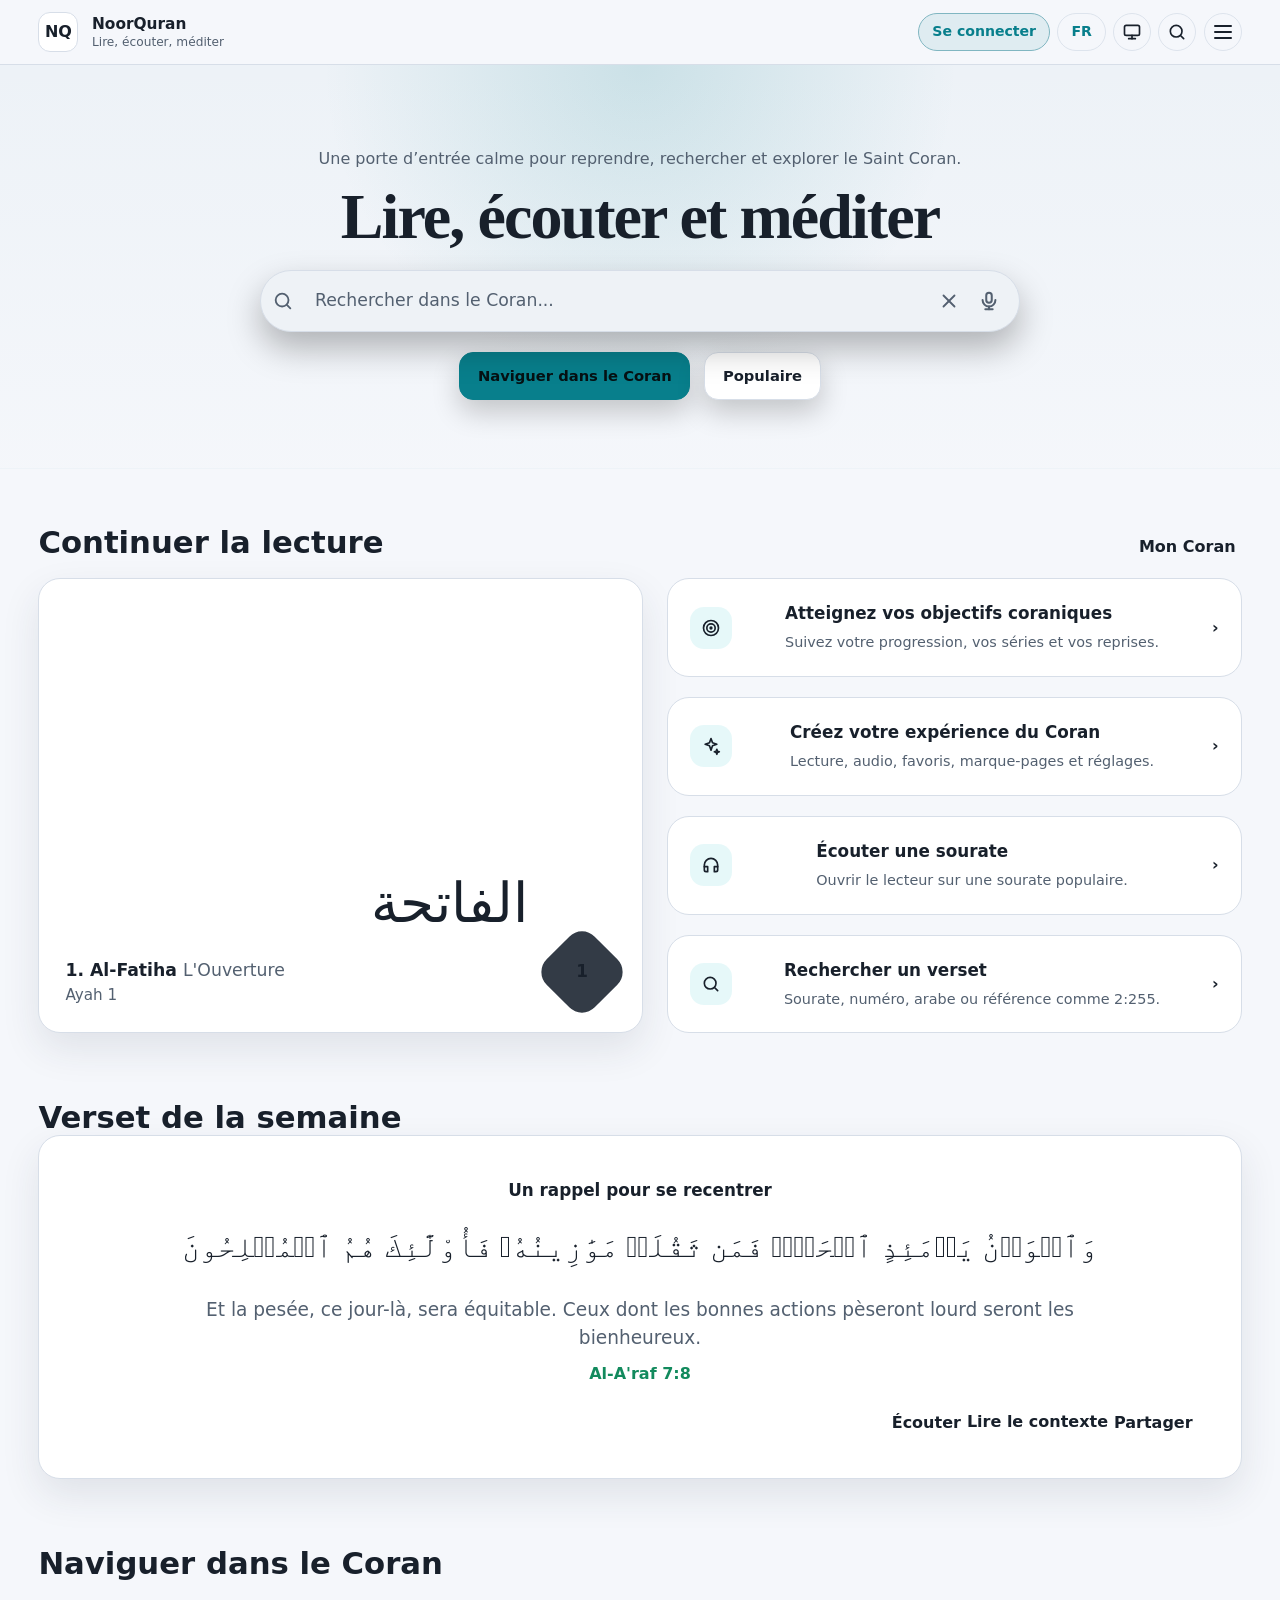
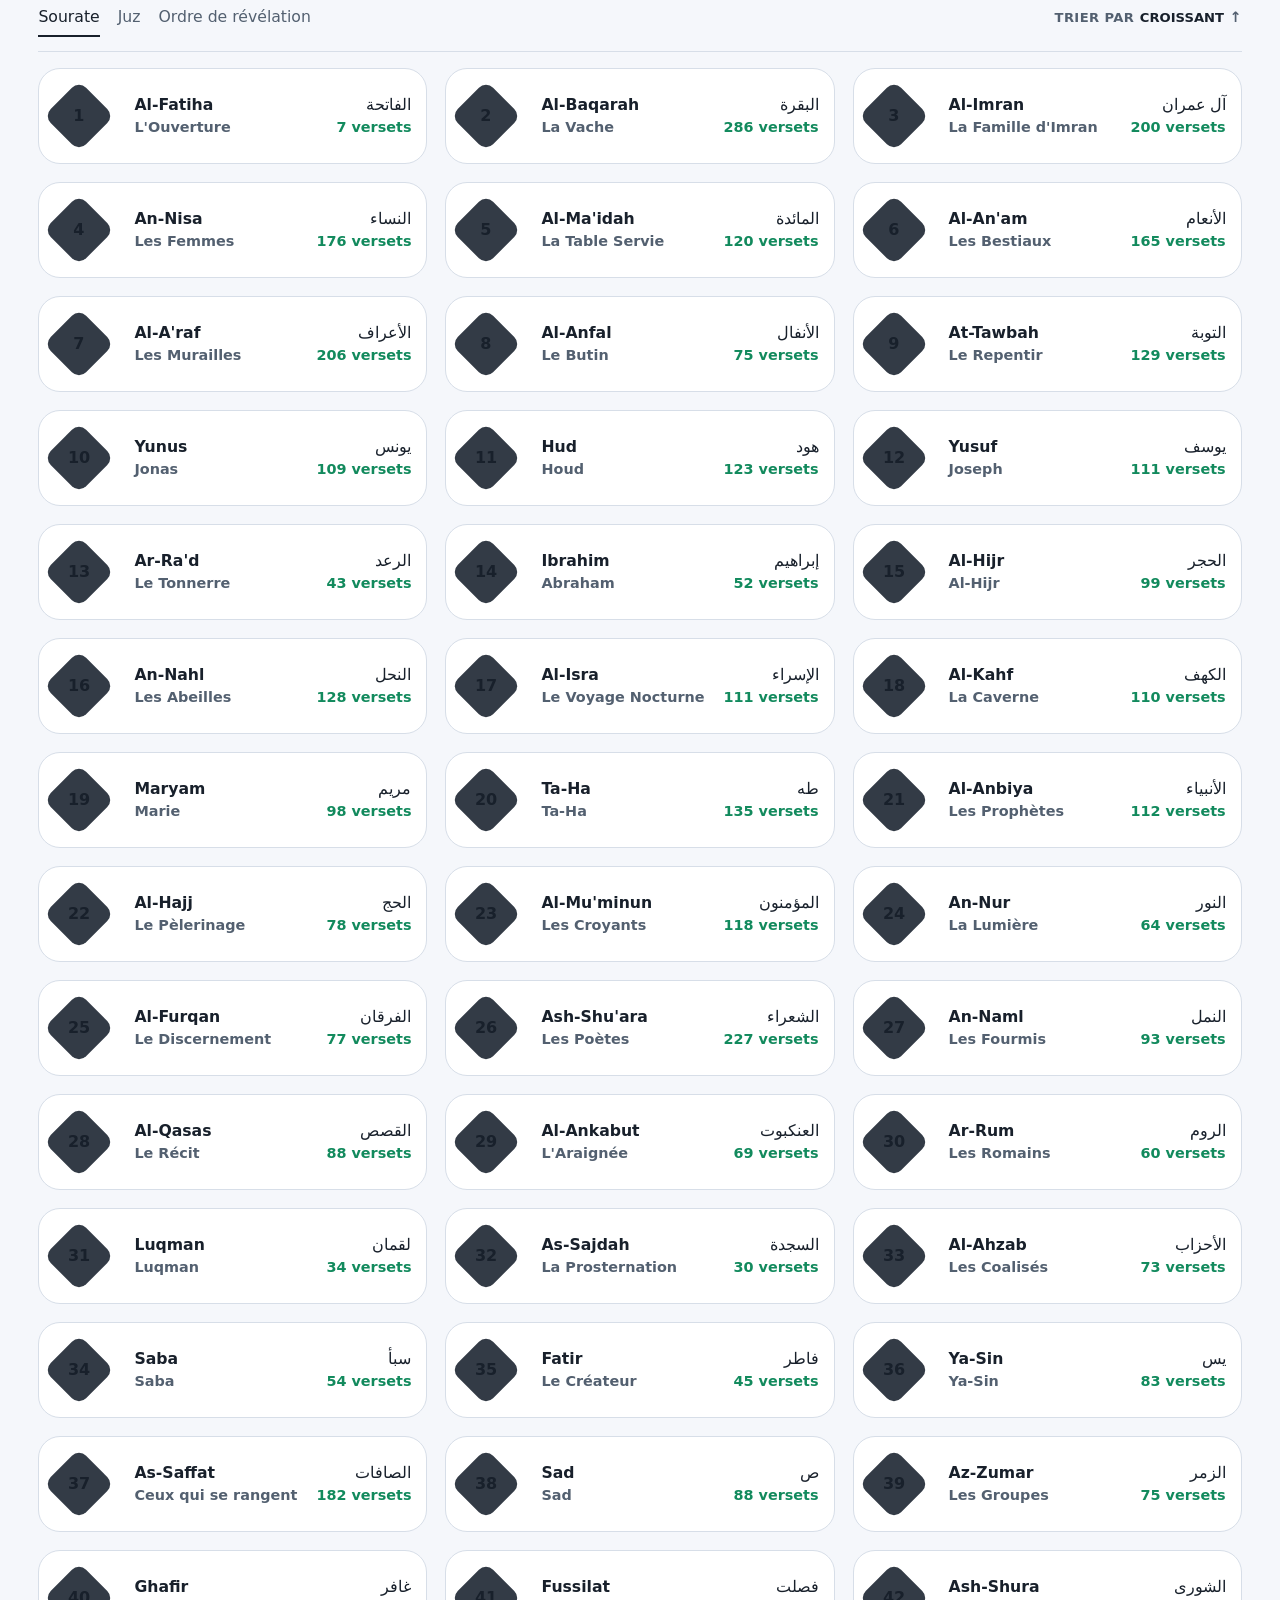
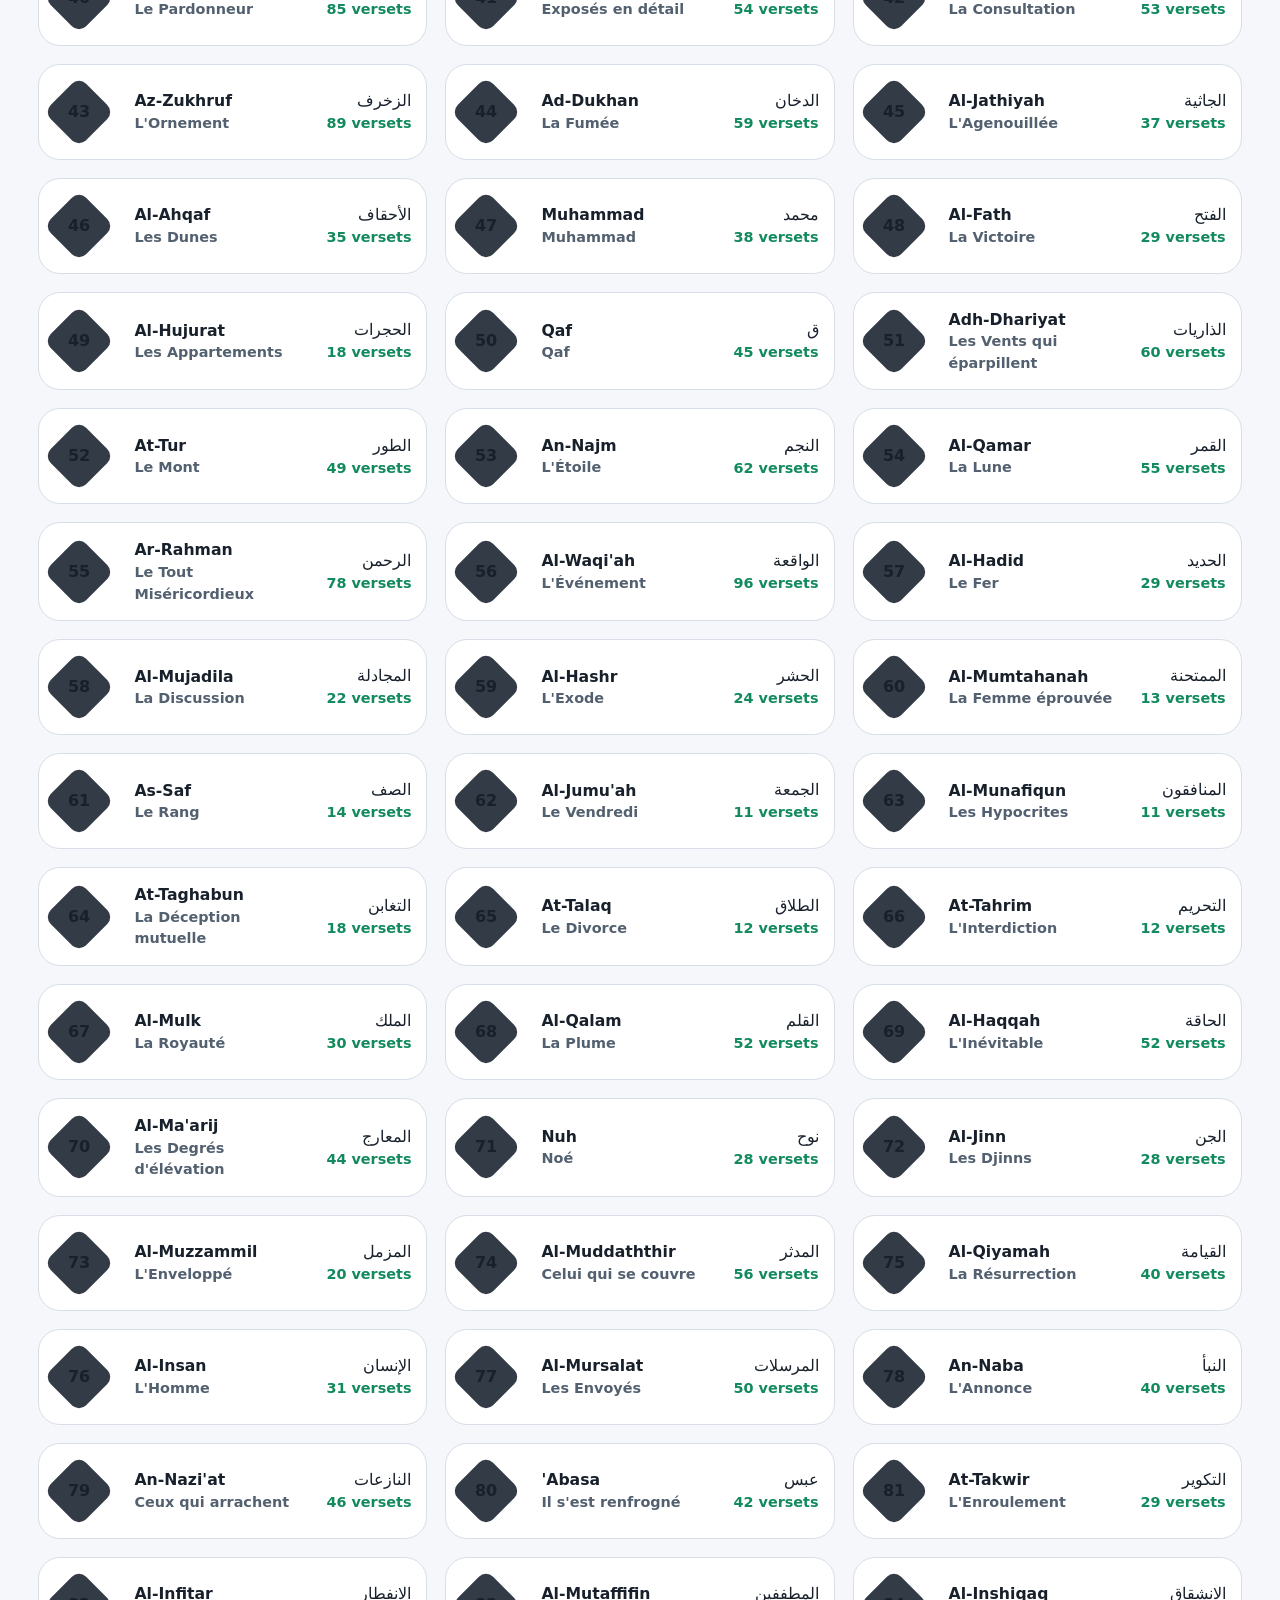
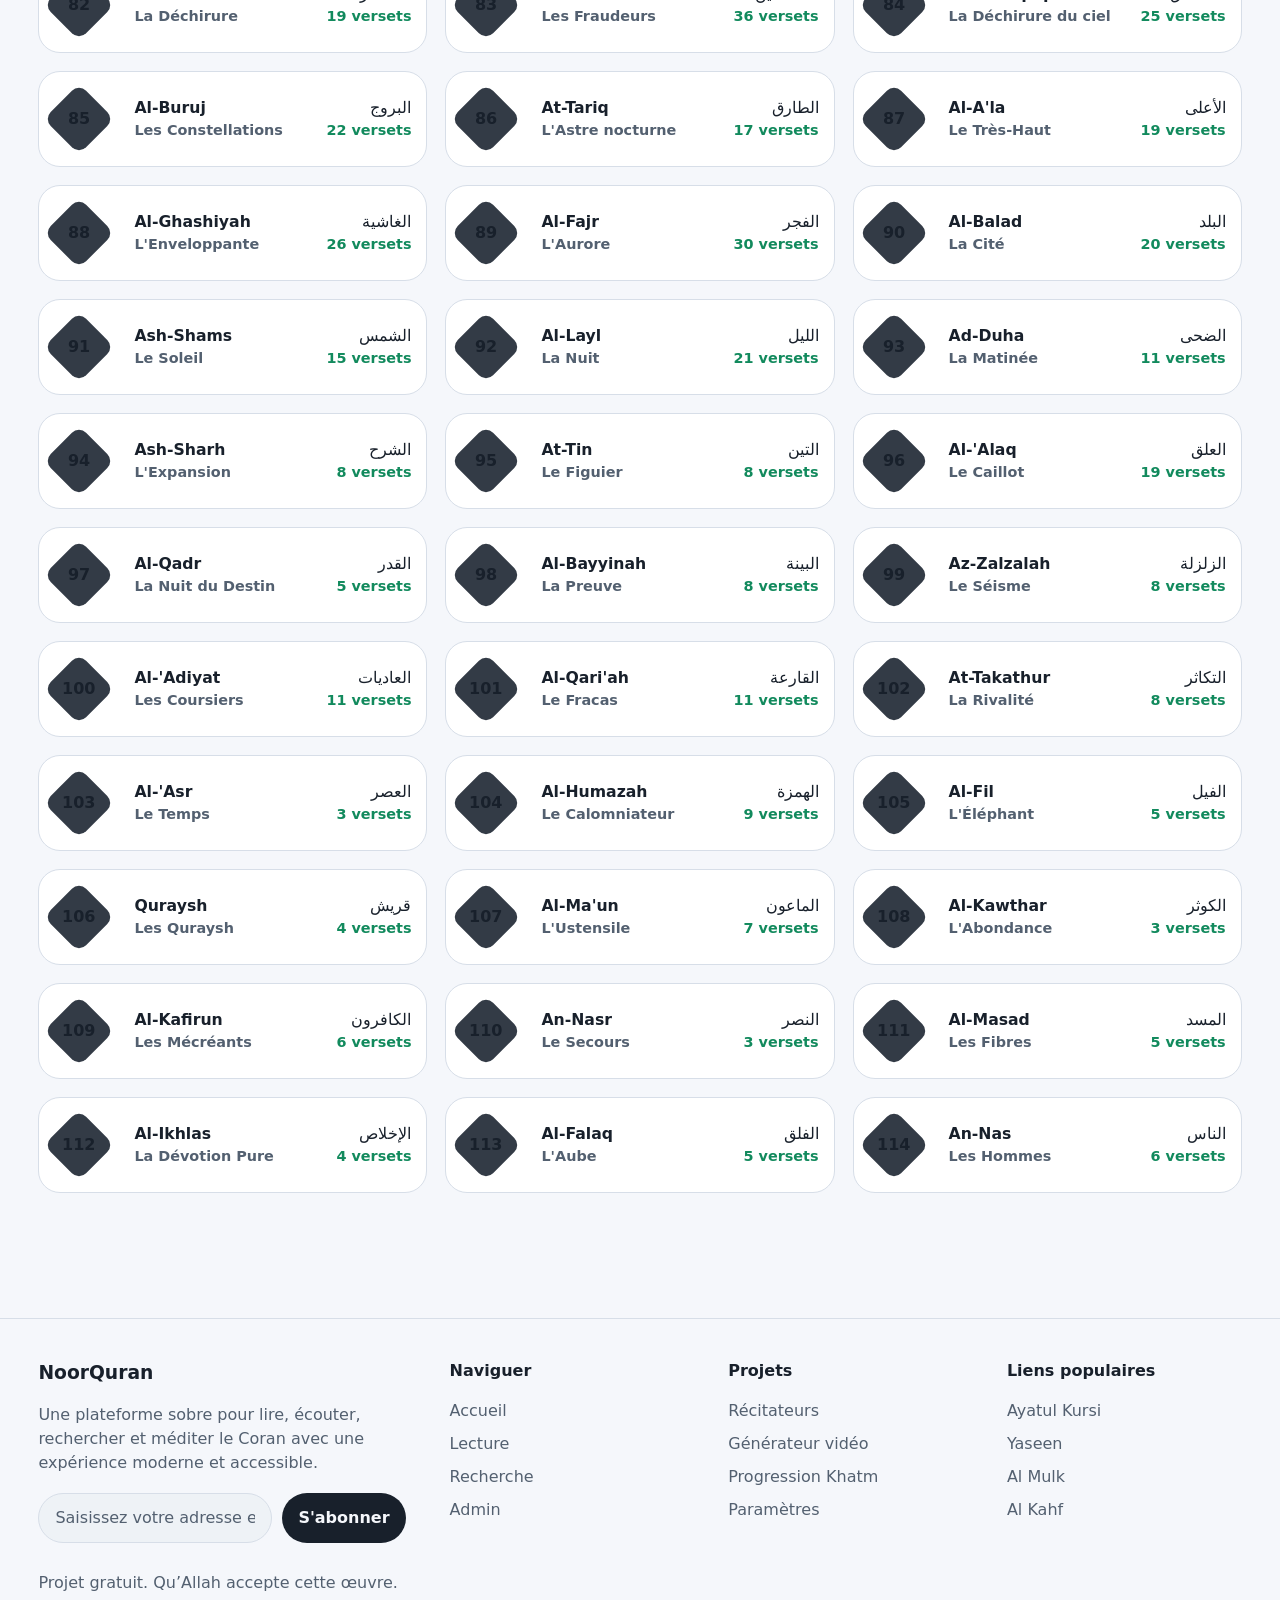
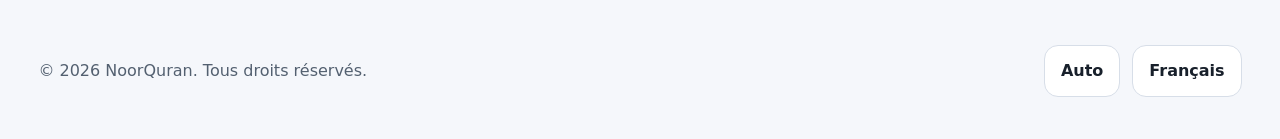
==== commit 3e7a45d3: "Fix homepage header and search icons" ====
--- a/index.html
+++ b/index.html
@@ -37,6 +37,17 @@
 .site-header .brand-name{font-size:.96rem}
 .site-header .brand-sub{font-size:.76rem}
 .site-header .hamb .nq-icon{width:22px;height:22px}
+.site-header .icon-btn svg{width:20px!important;height:20px!important;max-width:20px!important;max-height:20px!important;display:block!important;stroke:currentColor!important;fill:none!important;stroke-width:2!important;stroke-linecap:round!important;stroke-linejoin:round!important}
+.site-header .hamb{position:relative}
+.site-header .hamb span:not(.nq-icon-wrap){width:18px!important;height:2px!important;border-radius:999px!important;background:currentColor!important;display:block!important;box-shadow:0 6px 0 currentColor,0 -6px 0 currentColor!important}
+.site-header .hamb .nq-icon-wrap{background:transparent!important;box-shadow:none!important;width:auto!important;height:auto!important;min-width:0!important;min-height:0!important}
+.searchbar .search-ico,.searchbar .mic-ico,.searchbar .clear-search{width:44px!important;height:44px!important;min-width:44px!important;min-height:44px!important;display:grid!important;place-items:center!important;padding:0!important}
+.searchbar .search-ico svg,.searchbar .mic-ico svg,.searchbar .clear-search svg{width:22px!important;height:22px!important;max-width:22px!important;max-height:22px!important;stroke:currentColor!important;fill:none!important}
+.searchbar .search-ico{color:var(--muted)!important}
+.searchbar .mic-ico{color:var(--muted)!important;background:transparent!important;border:0!important}
+.searchbar .clear-search{border:0!important;background:transparent!important;color:var(--muted)!important;border-radius:999px!important}
+.search-results .nq-icon,.search-results .icon{width:18px!important;height:18px!important;max-width:18px!important;max-height:18px!important}
+.search-recent-main,.search-item{min-height:44px!important;padding:9px 11px!important}
 @media(max-width:720px){.site-header .header-inner{min-height:58px}.site-header .brand-mark{width:36px!important;height:36px!important}.site-header .icon-btn{width:36px!important;min-height:36px!important}}
 </style>
 <script defer src="assets/quran-api.js"></script>
@@ -44,7 +55,7 @@
 </head>
 <body data-theme="dark">
 <a class="skip" href="#content" data-i18n="skip">Aller au contenu</a>
-<header class="site-header"><div class="header-inner"><a class="brand" href="index.html"><span class="brand-mark">NQ</span><span><span class="brand-name">NoorQuran</span><span class="brand-sub" data-i18n="tagline">Lire, écouter, méditer</span></span></a><div class="spacer"></div><nav class="actions"><a class="pill login" href="#" onclick="event.preventDefault();showToast(t('accountSoon'))" data-i18n="login">Se connecter</a><div class="select-pop"><button class="pill hide-sm" id="langBtn" type="button" onclick="togglePopover('langMenu')">FR</button><div class="select-menu" id="langMenu"><button type="button" data-lang="fr" onclick="setLang('fr')">Français</button><button type="button" data-lang="en" onclick="setLang('en')">English</button><button type="button" data-lang="ar" onclick="setLang('ar')">العربية</button></div></div><button class="icon-btn hide-sm theme-icon" id="headerThemeBtn" type="button" onclick="cycleThemeMode()" aria-label="Thème" title="Thème"><span data-icon="monitor"></span></button><button class="icon-btn" type="button" onclick="focusHomeSearch()" aria-label="Recherche"><span data-icon="search"></span></button><button class="icon-btn hamb" id="menuBtn" type="button" onclick="toggleMenu()" aria-label="Menu"><span data-icon="menu"></span></button></nav></div></header><div class="menu-panel" id="menuPanel"><a href="reader.html" data-i18n="readQuran">Lire le Coran</a><a href="#surahs" data-i18n="browseQuran">Naviguer dans le Coran</a><button type="button" onclick="resumeReading()" data-i18n="resumeReading">Reprendre la lecture</button><a href="#daily" data-i18n="dailyVerse">Verset du jour</a><button type="button" onclick="cycleThemeMode()" data-i18n="theme">Thème</button></div>
+<header class="site-header"><div class="header-inner"><a class="brand" href="index.html"><span class="brand-mark">NQ</span><span><span class="brand-name">NoorQuran</span><span class="brand-sub" data-i18n="tagline">Lire, écouter, méditer</span></span></a><div class="spacer"></div><nav class="actions"><a class="pill login" href="#" onclick="event.preventDefault();showToast(t('accountSoon'))" data-i18n="login">Se connecter</a><div class="select-pop"><button class="pill hide-sm" id="langBtn" type="button" onclick="togglePopover('langMenu')">FR</button><div class="select-menu" id="langMenu"><button type="button" data-lang="fr" onclick="setLang('fr')">Français</button><button type="button" data-lang="en" onclick="setLang('en')">English</button><button type="button" data-lang="ar" onclick="setLang('ar')">العربية</button></div></div><button class="icon-btn hide-sm theme-icon" id="headerThemeBtn" type="button" onclick="cycleThemeMode()" aria-label="Thème" title="Thème"><span data-icon="monitor"></span></button><button class="icon-btn" type="button" onclick="focusHomeSearch()" aria-label="Recherche" title="Recherche"><svg viewBox="0 0 24 24" aria-hidden="true" focusable="false"><circle cx="11" cy="11" r="7"></circle><path d="m20 20-3.5-3.5"></path></svg></button><button class="icon-btn hamb" id="menuBtn" type="button" onclick="toggleMenu()" aria-label="Menu" title="Menu"><span aria-hidden="true"></span></button></nav></div></header><div class="menu-panel" id="menuPanel"><a href="reader.html" data-i18n="readQuran">Lire le Coran</a><a href="#surahs" data-i18n="browseQuran">Naviguer dans le Coran</a><button type="button" onclick="resumeReading()" data-i18n="resumeReading">Reprendre la lecture</button><a href="#daily" data-i18n="dailyVerse">Verset du jour</a><button type="button" onclick="cycleThemeMode()" data-i18n="theme">Thème</button></div>
 <section class="hero"><div class="hero-inner"><p class="hero-kicker" data-i18n="heroKicker">Une porte d’entrée calme pour reprendre, rechercher et explorer le Saint Coran.</p><h1>Lire, écouter et méditer</h1><div class="search-wrap"><form class="searchbar" onsubmit="searchAndOpen(event)"><span class="search-ico" data-icon="search"></span><input id="home-search" type="search" data-i18n-placeholder="searchPlaceholder" placeholder="Rechercher dans le Coran..." autocomplete="off" onfocus="showSearchPanel()" oninput="handleSearchInput()" onkeydown="handleSearchKeys(event)"><button class="clear-search" id="clearSearch" type="button" onclick="clearSearchBox()" aria-label="Effacer"><span data-icon="close"></span></button><button class="mic-ico" type="button" onclick="showToast(t('voiceSoon'))" aria-label="Recherche vocale"><span data-icon="microphone"></span></button></form><div class="search-results" id="searchResults"></div></div><div class="hero-actions"><a class="primary" href="reader.html" data-i18n="browseQuran">Naviguer dans le Coran</a><button class="secondary" type="button" onclick="showPopular()" data-i18n="popular">Populaire</button></div></div></section>
 <main id="content">
 <section class="section"><div class="section-head"><h2 data-i18n="continueReading">Continuer la lecture</h2><button class="link-btn section-note" type="button" onclick="resumeReading()" data-i18n="myQuran">Mon Coran</button></div><div class="grid-continue"><button class="card resume-card" id="resume-card" type="button" onclick="resumeReading()"><div><p class="resume-ar" id="resume-ar">الفاتحة</p><div class="resume-meta" id="resume-meta">1. Al-Fatiha <span>L'Ouverture</span></div><div class="resume-ayah" id="resume-ayah">Ayah 1</div></div><div class="resume-badge"><span id="resume-num">1</span></div></button><div class="stack"><button class="card feature-card" type="button" onclick="goReaderHash('khatm')"><span class="feature-icon" data-icon="target"></span><span><h3>Atteignez vos objectifs coraniques</h3><p>Suivez votre progression, vos séries et vos reprises.</p></span><strong>›</strong></button><button class="card feature-card" type="button" onclick="goReaderHash('settings')"><span class="feature-icon" data-icon="sparkle"></span><span><h3>Créez votre expérience du Coran</h3><p>Lecture, audio, favoris, marque-pages et réglages.</p></span><strong>›</strong></button><button class="card feature-card" type="button" onclick="location.href='reader.html?s=36'"><span class="feature-icon" data-icon="headphones"></span><span><h3>Écouter une sourate</h3><p>Ouvrir le lecteur sur une sourate populaire.</p></span><strong>›</strong></button><button class="card feature-card" type="button" onclick="focusHomeSearch()"><span class="feature-icon" data-icon="search"></span><span><h3>Rechercher un verset</h3><p>Sourate, numéro, arabe ou référence comme 2:255.</p></span><strong>›</strong></button></div></div></section>
--- a/assets/site-system.css
+++ b/assets/site-system.css
@@ -11,16 +11,19 @@
 body[data-theme="sepia"]{--bg:#eee4d2;--bg-soft:#eadbc4;--surface:#fbf3e4;--surface-soft:#f3e7d2;--surface-raised:#ead9bd;--text:#2d261d;--text-muted:#6d604f;--text-soft:#81715d;--accent:#1f7d72;--accent-hover:#2f8b5f;--border:#d8c5a8;--shadow-soft:0 16px 38px rgba(73,55,30,.12);--card:var(--surface);--card2:var(--surface-soft);--line:var(--border);--muted:var(--text-muted);--soft:var(--text-soft);--tx:var(--text);--tx2:var(--text-muted);--tx3:var(--text-soft);--bd:color-mix(in srgb,var(--border) 76%,transparent);--bd2:color-mix(in srgb,var(--accent) 48%,transparent);--em:var(--accent-hover);--gold:var(--accent);--gold2:var(--accent-hover);--gold3:var(--text-soft);--bg2:var(--bg-soft);--bg3:var(--surface);--bg4:var(--surface-soft)}
 html{scroll-behavior:smooth}body{background:var(--bg)!important;color:var(--text)!important;font-family:var(--font-ui);accent-color:var(--accent)}
 a{color:inherit}button,input,select,textarea{font-family:inherit}button:focus-visible,a:focus-visible,input:focus-visible,select:focus-visible,textarea:focus-visible{outline:2px solid var(--accent);outline-offset:3px}
-.nq-icon{width:1.375rem;height:1.375rem;display:inline-block;vertical-align:-.18em;color:currentColor;flex:none}.nq-icon-wrap{display:inline-flex;align-items:center;justify-content:center;color:currentColor}.icon-muted{color:var(--text-muted)}.icon-active,.on .nq-icon,.active .nq-icon{color:var(--accent)}button:hover .nq-icon,a:hover .nq-icon{color:var(--accent-hover)}.hamb .nq-icon-wrap{width:auto;height:auto;background:transparent!important;box-shadow:none!important}
+.icon,.nq-icon{width:20px!important;height:20px!important;max-width:20px!important;max-height:20px!important;display:inline-block;vertical-align:-.18em;color:currentColor;flex:0 0 auto}.icon-sm{width:18px!important;height:18px!important;max-width:18px!important;max-height:18px!important}.icon-md{width:22px!important;height:22px!important;max-width:22px!important;max-height:22px!important}.icon-lg{width:24px!important;height:24px!important;max-width:24px!important;max-height:24px!important}.nq-icon-wrap{display:inline-flex;align-items:center;justify-content:center;color:currentColor;line-height:0;flex:0 0 auto}.icon-muted{color:var(--text-muted)}.icon-active,.on .nq-icon,.active .nq-icon{color:var(--accent)}button:hover .nq-icon,a:hover .nq-icon{color:var(--accent-hover)}.hamb .nq-icon-wrap{width:auto!important;height:auto!important;background:transparent!important;box-shadow:none!important}
 .site-header,#topbar{background:color-mix(in srgb,var(--bg) 92%,transparent)!important;border-bottom:1px solid var(--border)!important;color:var(--text)!important;backdrop-filter:blur(16px)}
 .brand-mark,.ibtn,.icon-btn,.pill,.lb,.recbtn,.ctrl,.vbtn,.rb,.tooltab,.subtab,.speedbtn,.control-pill,.audio-btn,.pclose,.psearch,.toolfield,.rinput,.ssel{border-color:var(--border)!important;background:var(--surface)!important;color:var(--text)!important;border-radius:var(--radius-md)!important;transition:background .18s,border-color .18s,color .18s,transform .18s}
+.action-btn,.vbtn,.sbtn,.o,.vopt,.shdl,.vact-btn,.genbtn,.prevbtn,.recbtn{display:inline-flex!important;align-items:center!important;justify-content:center!important;gap:8px!important;min-height:40px!important;padding:0 14px!important;border-radius:12px!important;white-space:nowrap!important;line-height:1.1!important}.action-btn .icon,.action-btn .nq-icon,.vbtn .nq-icon,.sbtn .nq-icon,.o .nq-icon,.vopt .nq-icon,.shdl .nq-icon,.vact-btn .nq-icon,.genbtn .nq-icon,.prevbtn .nq-icon,.recbtn .nq-icon{width:20px!important;height:20px!important;max-width:20px!important;max-height:20px!important}
+.ibtn .nq-icon,.icon-btn .nq-icon,.pclose .nq-icon,.desk-tool-ico .nq-icon,.mbico .nq-icon{width:20px!important;height:20px!important;max-width:20px!important;max-height:20px!important}.ctrl .nq-icon,.audio-btn .nq-icon,.mbplay .nq-icon{width:22px!important;height:22px!important;max-width:22px!important;max-height:22px!important}.ctrl.big .nq-icon{width:24px!important;height:24px!important;max-width:24px!important;max-height:24px!important}
 .pill,.login,.lb.on,.vbtn.on,.rb.on,.tooltab.on,.subtab.on,.speedbtn.on,.audio-btn.on{border-color:var(--accent)!important;color:var(--accent)!important;background:color-mix(in srgb,var(--accent) 12%,var(--surface))!important}
 .ibtn:hover,.icon-btn:hover,.pill:hover,.lb:hover,.recbtn:hover,.ctrl:hover,.vbtn:hover,.rb:hover,.tooltab:hover,.subtab:hover,.speedbtn:hover,.control-pill:hover,.audio-btn:hover{border-color:var(--accent)!important;background:var(--surface-soft)!important;color:var(--accent)!important}
 .card,.resume-card,.feature-card,.daily-card,.surah-card,.project-card,.vc,.vodcard,.donbox,#desk-left,#desk-right,#spanel,#rpanel,#toolpanel,.sharebox,.vidbox,.ritem,.toolitem,.kitem,.audio-bar,#pbar{background:var(--surface)!important;border:1px solid var(--border)!important;border-radius:var(--radius-lg)!important;box-shadow:var(--shadow-soft)!important;color:var(--text)!important}
 .surah-card,.feature-card,.project-card,.vc,.toolitem,.kitem{box-shadow:none!important}.surah-card:hover,.vc:hover,.feature-card:hover,.project-card:hover,.toolitem:hover{border-color:var(--accent)!important;background:color-mix(in srgb,var(--accent) 5%,var(--surface))!important}
 .searchbar,.search-results,.menu-panel,.select-menu,.newsletter input,.progbar,.audio-progress,.kbar{background:var(--surface-soft)!important;border-color:var(--border)!important;color:var(--text)!important}.search-results,.menu-panel,.select-menu{background:var(--surface)!important;box-shadow:var(--shadow-soft)!important}.searchbar input,.newsletter input,.psearch,.toolfield{color:var(--text)!important}.searchbar input::placeholder,.newsletter input::placeholder,.psearch::placeholder,.toolfield::placeholder{color:var(--text-muted)!important}
 .primary,.shdl,.vact-btn{background:var(--accent)!important;color:#061113!important;border:1px solid var(--accent)!important;border-radius:var(--radius-md)!important}.secondary{background:var(--surface)!important;color:var(--text)!important;border:1px solid var(--border)!important;border-radius:var(--radius-md)!important}.primary:hover,.shdl:hover,.vact-btn:hover{background:var(--accent-hover)!important;border-color:var(--accent-hover)!important}
-.audio-bar,#pbar{left:0!important;right:0!important;bottom:0!important;border-radius:0!important;border-left:0!important;border-right:0!important;border-bottom:0!important}.audio-inner{min-height:72px}.progfill,.audio-progress span,.kfill{background:linear-gradient(90deg,var(--accent),var(--accent-hover))!important}
+.audio-bar{left:0!important;right:0!important;bottom:0!important;border-radius:0!important;border-left:0!important;border-right:0!important;border-bottom:0!important}.audio-inner{min-height:72px}.progfill,.audio-progress span,.kfill{background:linear-gradient(90deg,var(--accent),var(--accent-hover))!important}
 .var,.daily-ar,.resume-ar,.surah-ar,.sliar,.desk-surah-ar,.toolar,.vodar{font-family:var(--font-arabic);color:var(--text)!important}.vph,.translit,.surah-count,.daily-ref{color:var(--accent-hover)!important}.vtr,.daily-tr,.resume-meta span,.feature-card p,.project-card p,.footer p,.footer a,.snmeta,.snen,.toolhint,.desk-tool-sub{color:var(--text-muted)!important}
-#app{padding-bottom:96px!important}.footer{border-top-color:var(--border)!important}.toast{background:var(--surface)!important;border-color:var(--border)!important;color:var(--text)!important}
-@media(max-width:760px){.site-header,#topbar{min-height:64px}.audio-bar,#pbar{min-height:70px}.card,.vc,.daily-card,.resume-card{border-radius:18px!important}.brand-name{font-size:.98rem}.surah-card{min-height:96px}.vacts{gap:.5rem!important}}
+#app,.main-content,#vwrap{padding-bottom:max(120px,env(safe-area-inset-bottom) + 96px)!important}.footer{border-top-color:var(--border)!important}.toast{background:var(--surface)!important;border-color:var(--border)!important;color:var(--text)!important}
+.verse-actions,.vacts{display:flex!important;flex-wrap:wrap!important;gap:10px!important;align-items:center!important;overflow:visible!important;padding-left:0!important}.vacts .vbtn:nth-child(n){display:inline-flex!important}.vbtn{flex:0 0 auto!important;max-width:100%!important}.vbtn+.vbtn{border-left:1px solid var(--border)!important;border-radius:12px!important;padding-left:14px!important}
+@media(max-width:760px){.site-header,#topbar{min-height:64px}.audio-bar{min-height:70px}.card,.vc,.daily-card,.resume-card{border-radius:18px!important}.brand-name{font-size:.98rem}.surah-card{min-height:96px}.vacts{gap:8px!important}.vbtn{min-height:40px!important;padding:0 12px!important;font-size:.82rem!important}}
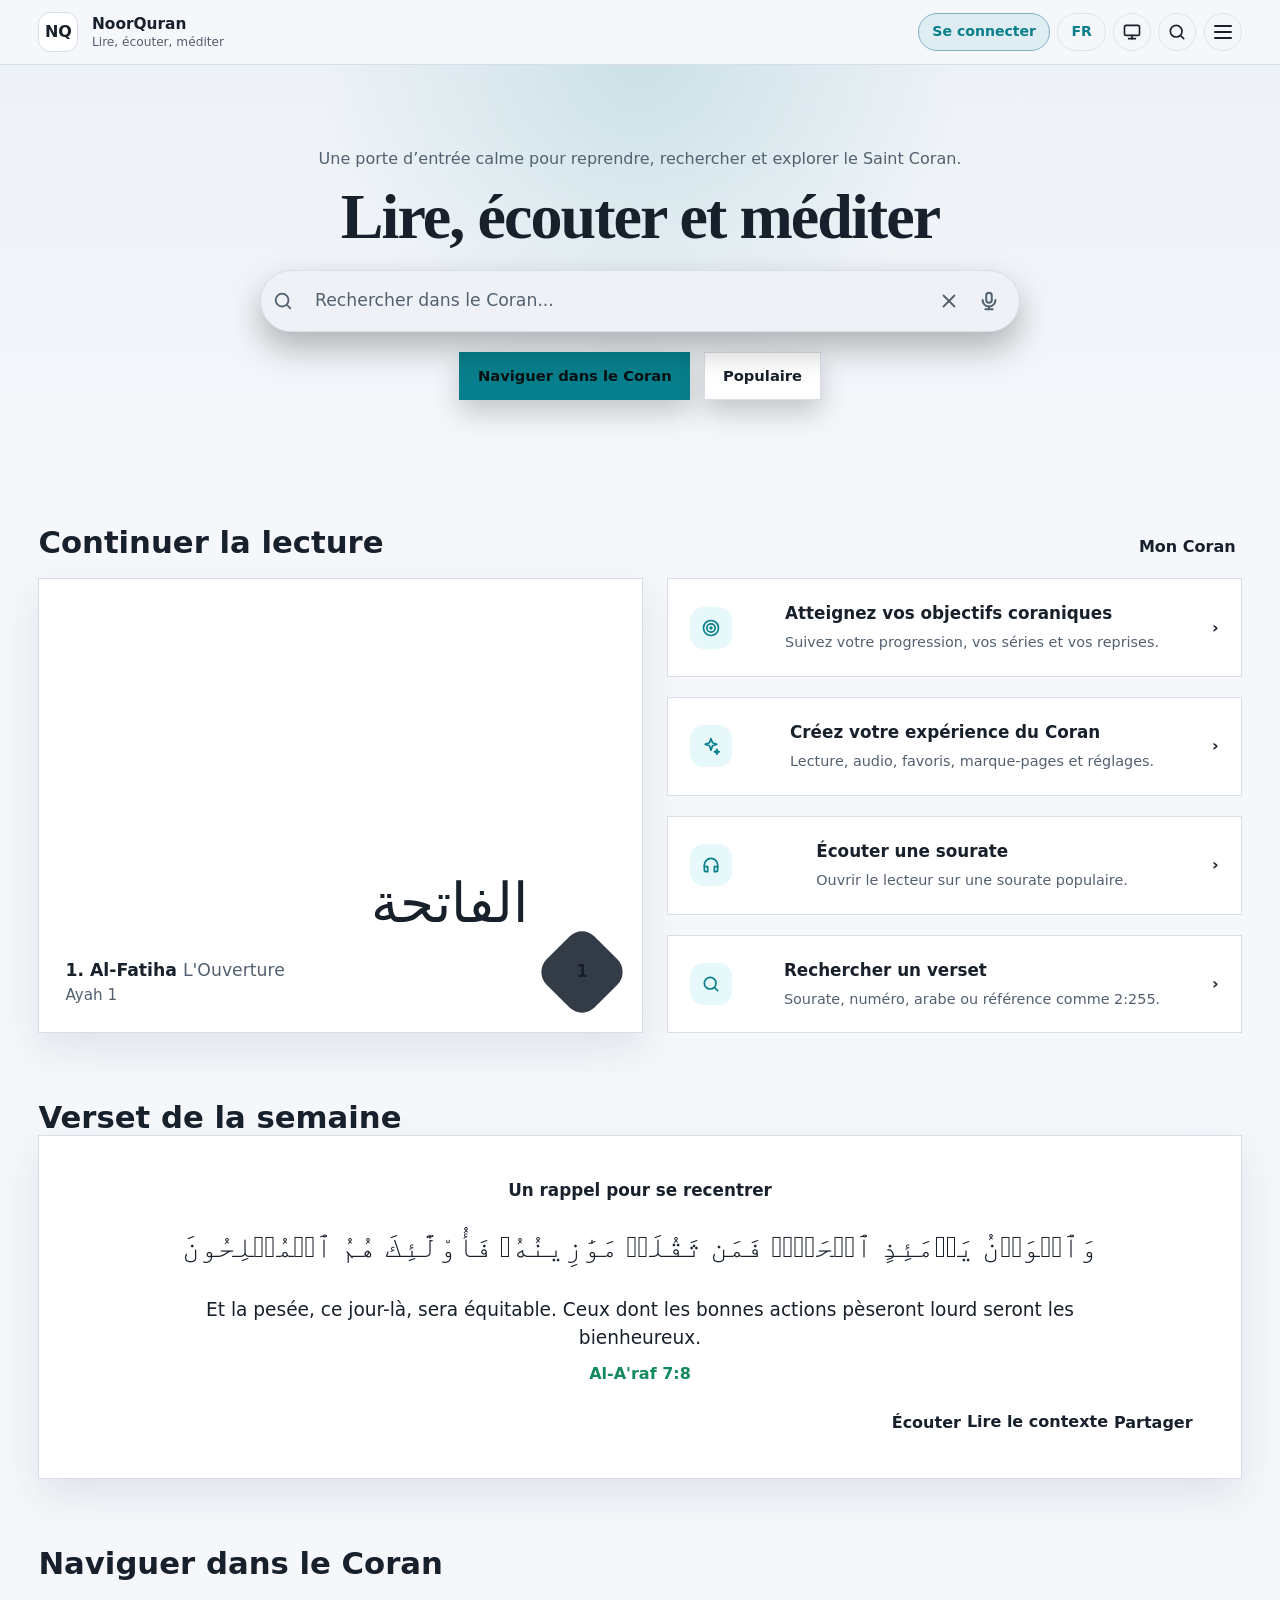
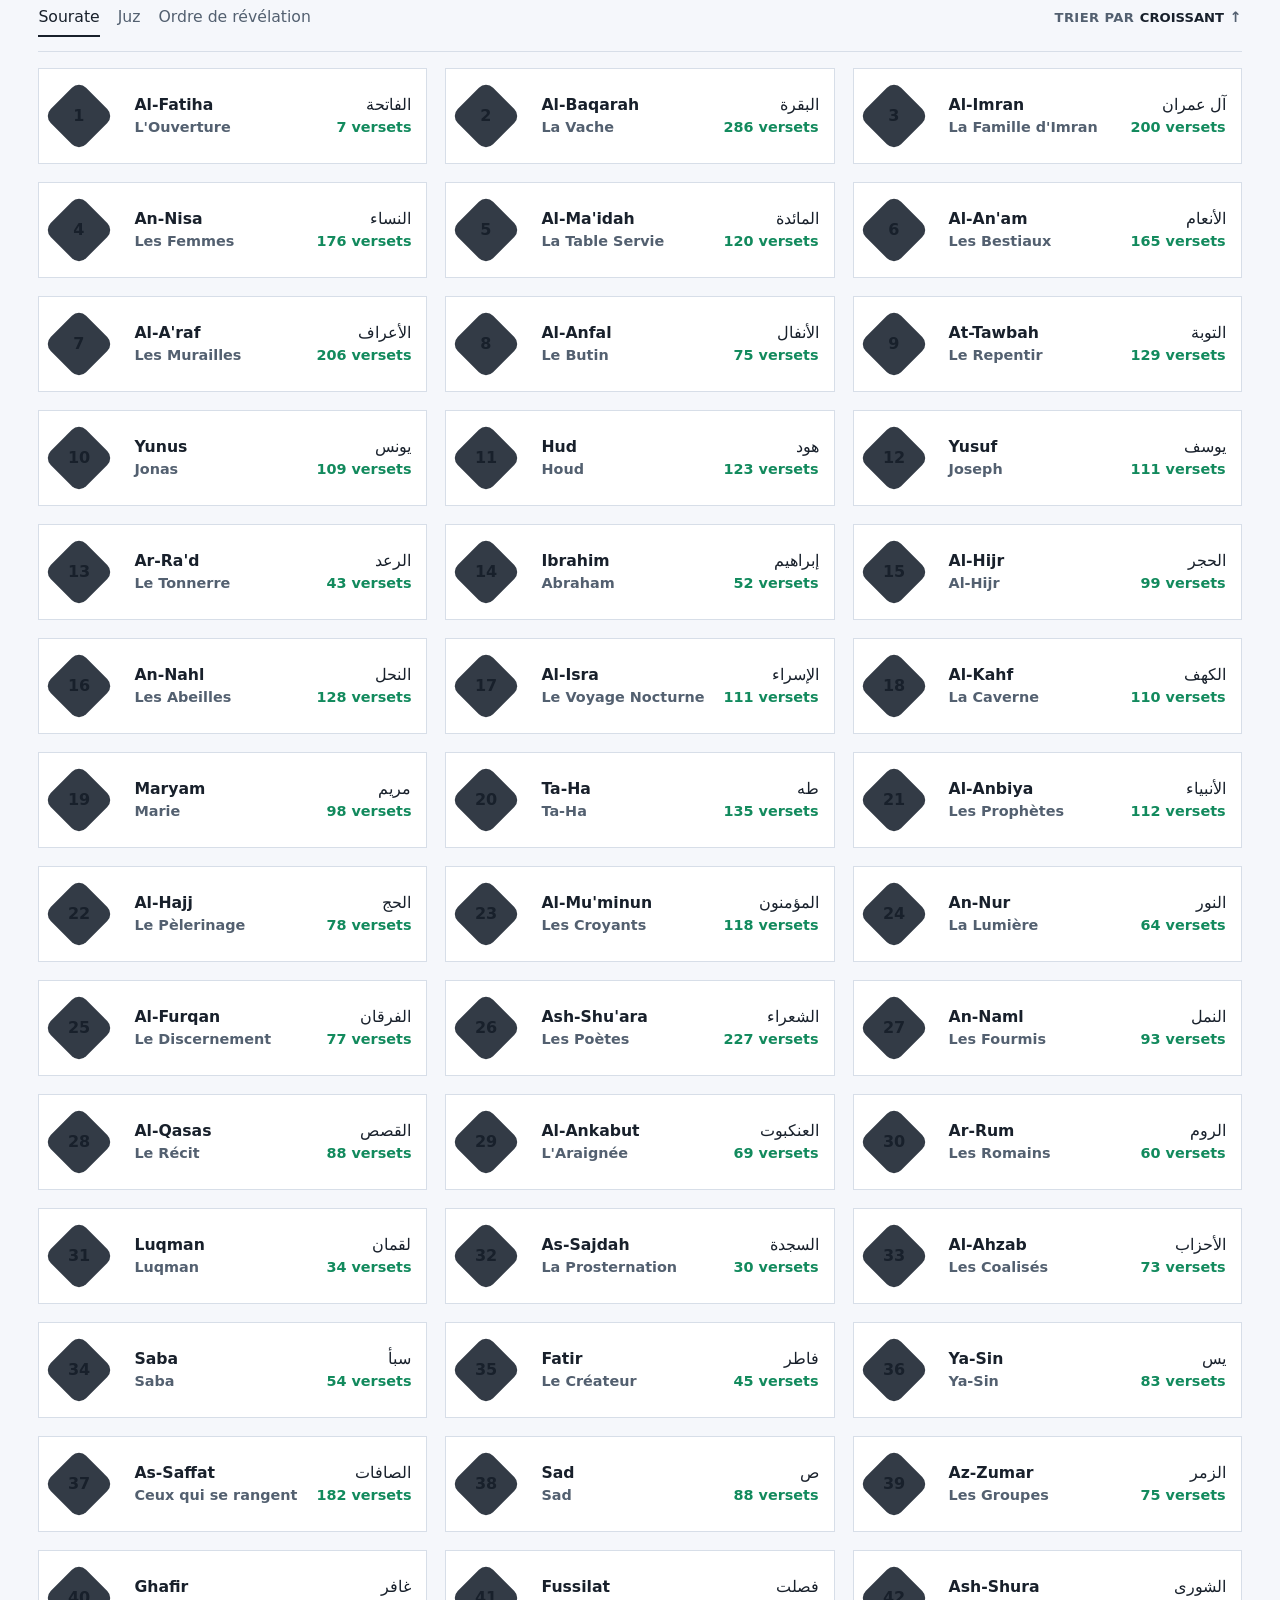
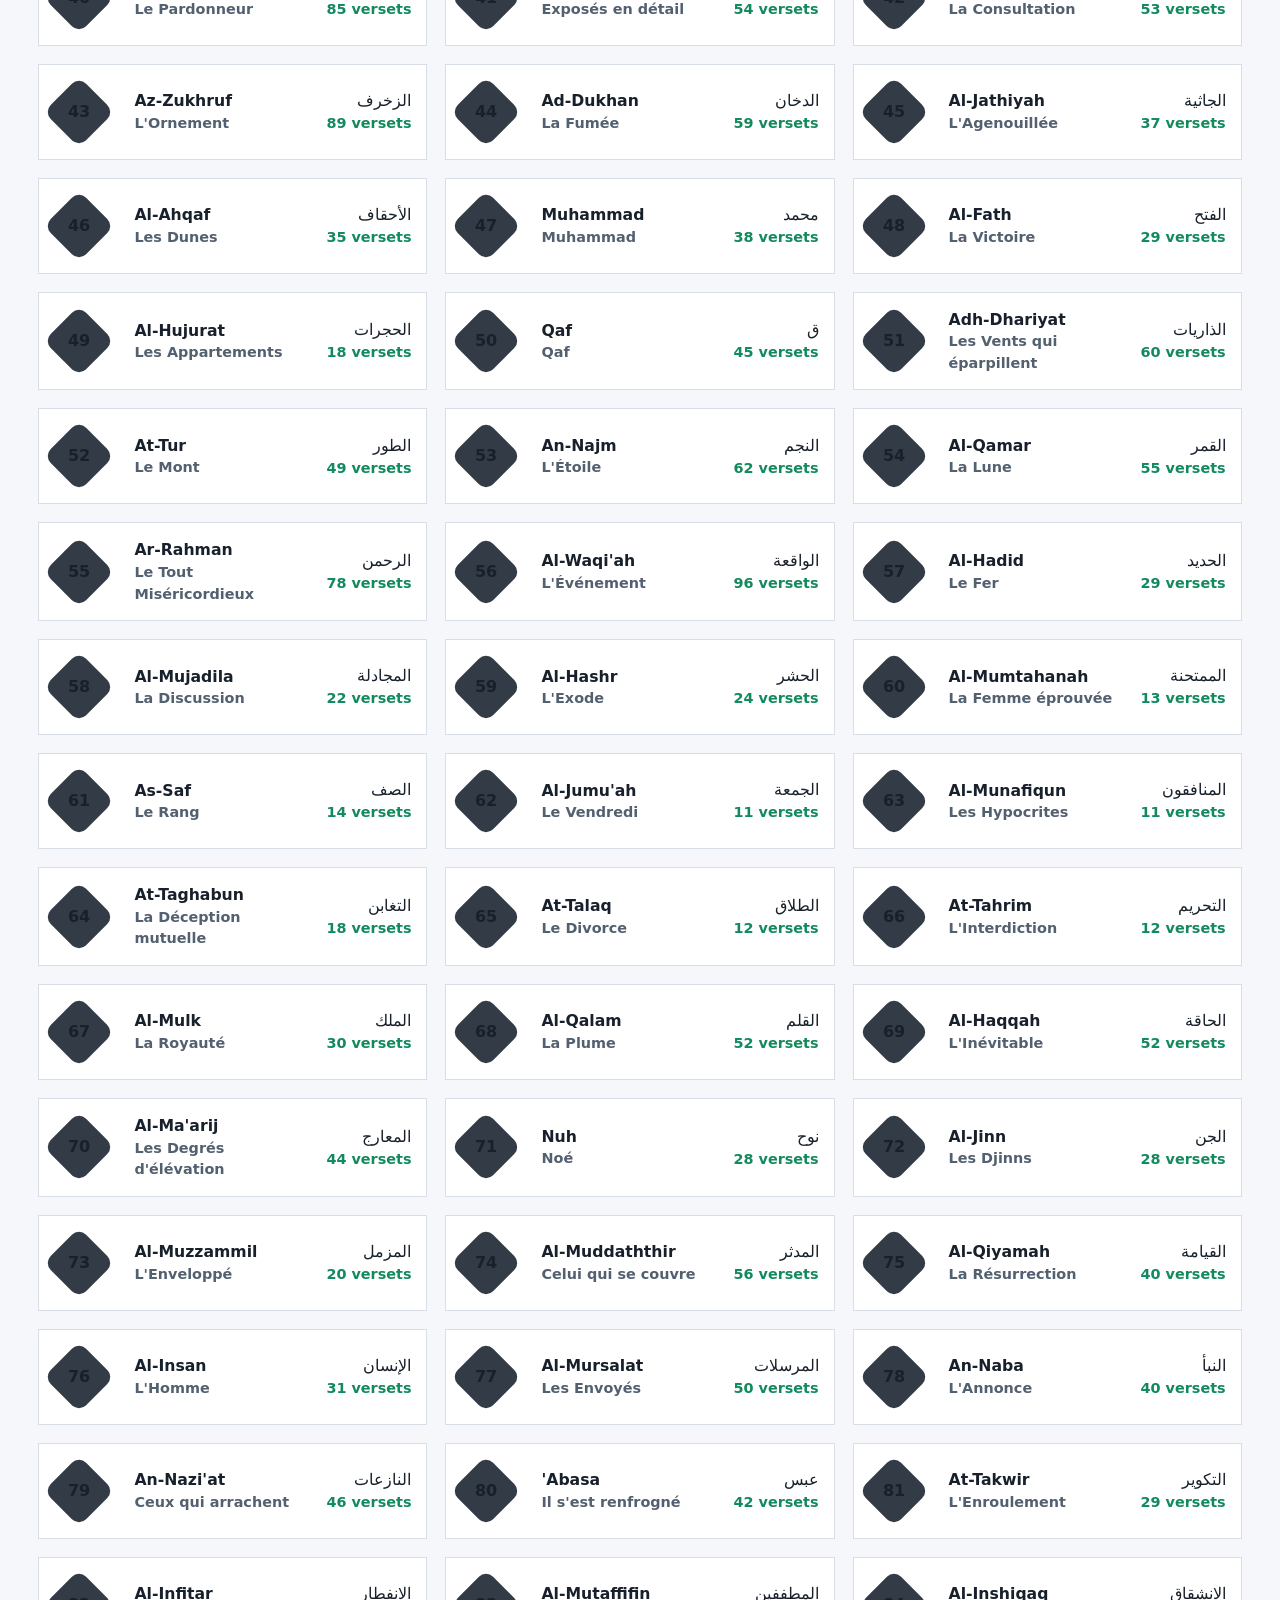
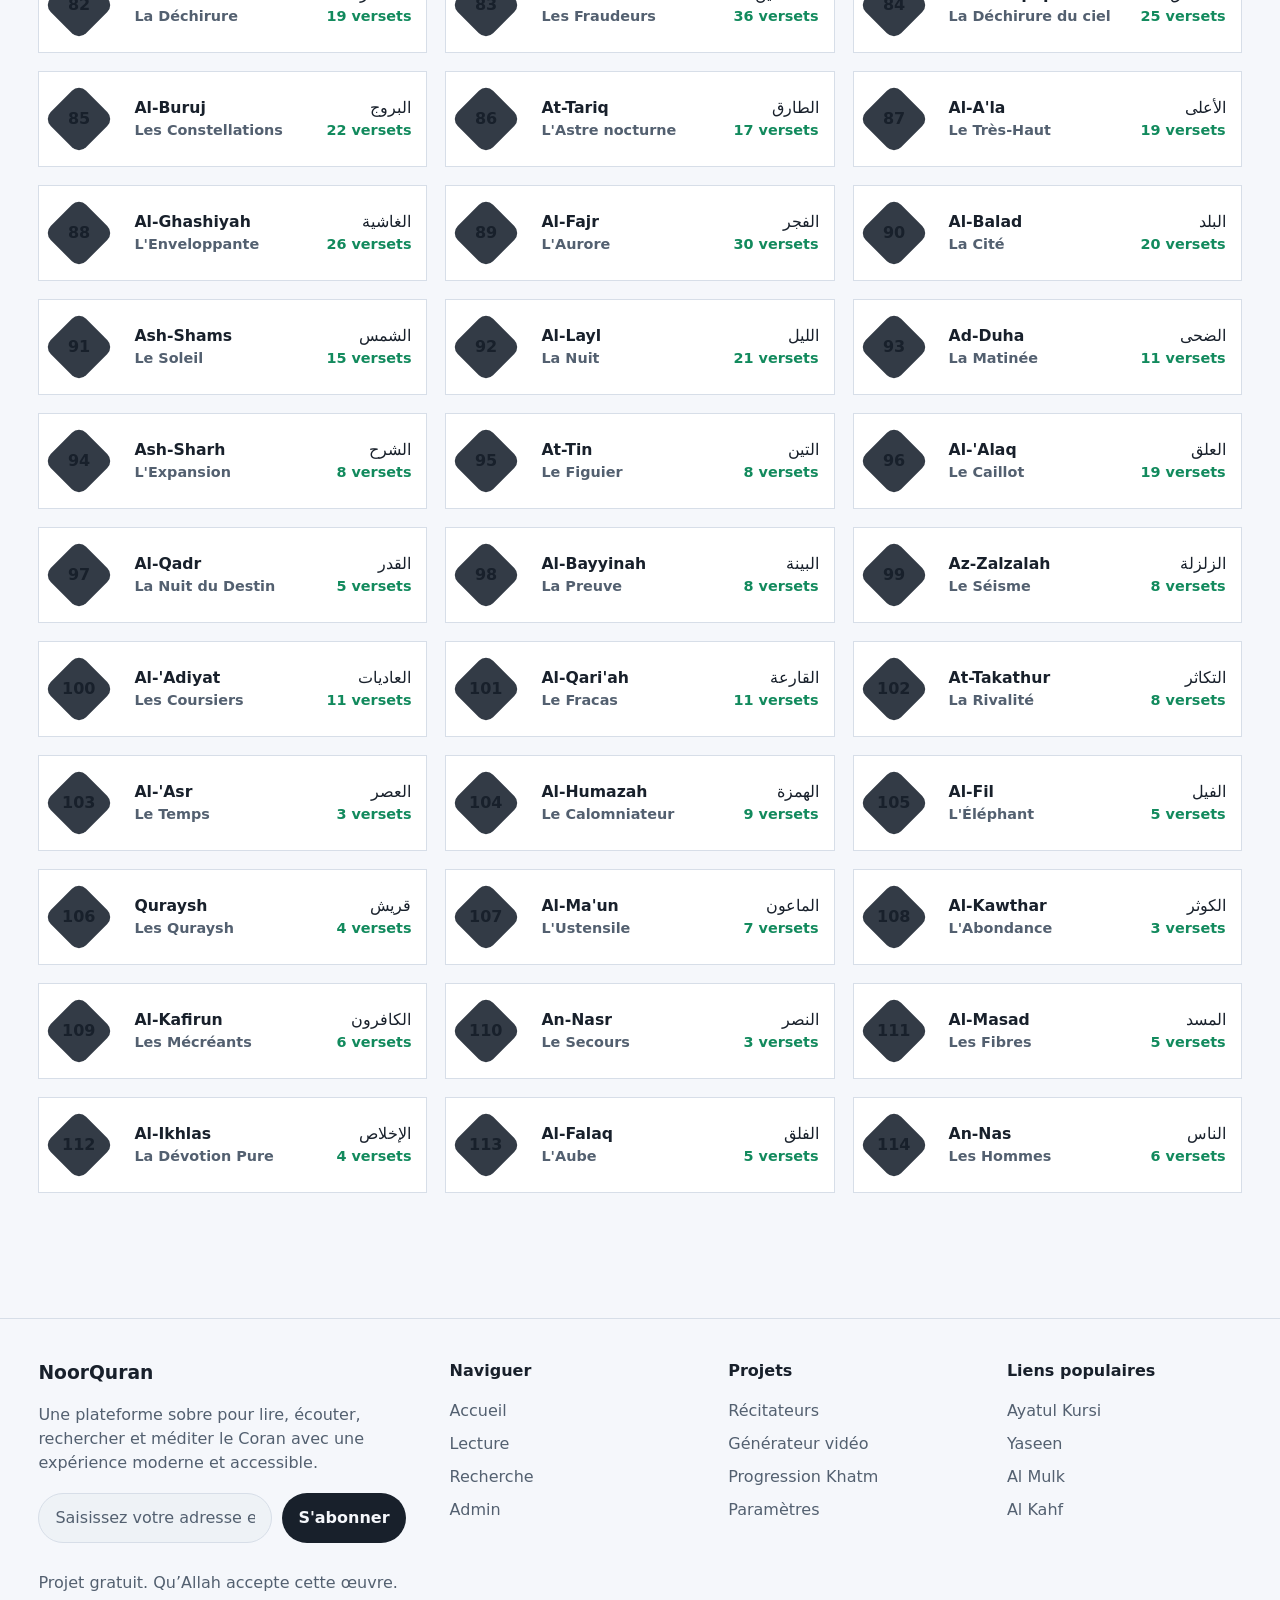
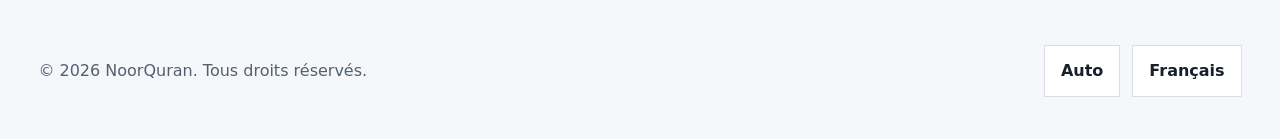
==== commit fe1e1da3: "Restructure page assets into css and js folders" ====
--- a/index.html
+++ b/index.html
@@ -7,51 +7,16 @@
 <meta name="description" content="NoorQuran — Accueil moderne pour lire, écouter, rechercher et reprendre la lecture du Saint Coran.">
 <title>NoorQuran — Accueil</title>
 <link rel="manifest" href="manifest.json">
-<style>
-:root{--bg:#1e222b;--bg2:#171b22;--card:#252a33;--card2:#2a303a;--line:#3b424e;--text:#f4f1ea;--muted:#b9c0cb;--soft:#8f98a6;--accent:#35c7cc;--accent2:#4dd58a;--max:1440px;--shadow:0 18px 48px rgba(0,0,0,.24)}
-*{box-sizing:border-box}html{scroll-behavior:smooth}body{margin:0;background:var(--bg);color:var(--text);font-family:Inter,Segoe UI,system-ui,-apple-system,sans-serif;line-height:1.5}a{color:inherit;text-decoration:none}button,input{font:inherit}button{cursor:pointer}.skip{position:absolute;left:-999px;top:0;background:var(--accent);color:#061113;padding:.7rem 1rem;border-radius:10px;z-index:30}.skip:focus{left:1rem;top:1rem}
-.site-header{position:sticky;top:0;z-index:12;background:rgba(30,34,43,.92);backdrop-filter:blur(16px);border-bottom:1px solid rgba(255,255,255,.08)}.header-inner{max-width:var(--max);margin:auto;min-height:76px;padding:0 clamp(16px,3vw,40px);display:flex;align-items:center;gap:1rem}.brand{display:flex;align-items:center;gap:.85rem;min-width:max-content}.brand-mark{width:44px;height:44px;border-radius:14px;display:grid;place-items:center;background:linear-gradient(135deg,rgba(53,199,204,.22),rgba(77,213,138,.12));border:1px solid rgba(53,199,204,.28);color:var(--accent);font-weight:900}.brand-name{display:block;font-size:1rem;font-weight:850}.brand-sub{display:block;margin-top:-.15rem;color:var(--muted);font-size:.8rem}.spacer{flex:1}.actions{display:flex;align-items:center;gap:.65rem}.pill,.icon-btn{border:1px solid var(--line);background:#20252d;color:var(--text);min-height:44px;border-radius:14px;display:inline-flex;align-items:center;justify-content:center;gap:.45rem;transition:.18s}.pill{padding:0 1rem;font-weight:800}.icon-btn{width:44px}.pill:hover,.icon-btn:hover{border-color:rgba(53,199,204,.55);background:#26303a}.login{border-color:rgba(53,199,204,.55);color:#63dde0}.hamb span{width:18px;height:2px;background:currentColor;display:block;box-shadow:0 6px 0 currentColor,0 -6px 0 currentColor}
-.hero{position:relative;overflow:hidden;background:#10141a;border-bottom:1px solid rgba(255,255,255,.08)}.hero:before{content:'القرآن الكريم';position:absolute;right:-7vw;bottom:-12vw;font-family:Georgia,serif;font-size:clamp(5.5rem,16vw,17rem);line-height:1;color:rgba(255,255,255,.026);white-space:nowrap}.hero:after{content:'';position:absolute;inset:0;background:radial-gradient(circle at 50% 0,rgba(53,199,204,.13),transparent 42%),linear-gradient(180deg,rgba(30,34,43,.05),rgba(30,34,43,.92))}.hero-inner{position:relative;z-index:1;max-width:1120px;margin:auto;padding:clamp(64px,10vw,128px) 20px clamp(54px,8vw,96px);text-align:center}.hero-kicker{margin:0 auto 20px;color:var(--muted);font-size:clamp(.92rem,1.6vw,1.08rem);max-width:720px}.hero h1{margin:0 0 30px;font-family:Georgia,Times New Roman,serif;font-size:clamp(2.7rem,6.4vw,5.4rem);line-height:.95;letter-spacing:-.03em}.searchbar{margin:auto;max-width:880px;min-height:72px;display:grid;grid-template-columns:56px 1fr 56px;align-items:center;background:#343b45;border:1px solid rgba(255,255,255,.08);border-radius:999px;box-shadow:0 16px 34px rgba(0,0,0,.28)}.searchbar input{min-width:0;border:0;outline:0;background:transparent;color:var(--text);font-size:clamp(1rem,1.9vw,1.3rem)}.searchbar input::placeholder{color:#d7dbe2}.search-ico,.mic-ico{font-size:1.35rem;color:#cbd2dd;display:grid;place-items:center}.hero-actions{margin-top:26px;display:flex;justify-content:center;gap:14px;flex-wrap:wrap}.primary,.secondary{border-radius:18px;min-height:54px;padding:0 1.35rem;display:inline-flex;align-items:center;justify-content:center;font-size:.98rem;font-weight:850;box-shadow:0 12px 28px rgba(0,0,0,.2)}.primary{background:var(--accent);color:#061113}.secondary{background:#262b34;color:var(--text);border:1px solid rgba(255,255,255,.08)}
-main{max-width:var(--max);margin:auto;padding:clamp(42px,6vw,76px) clamp(16px,3vw,40px)}.section{margin-bottom:clamp(56px,7vw,92px)}.section-head{display:flex;align-items:end;justify-content:space-between;gap:1rem;margin-bottom:24px}.section h2{margin:0;font-size:clamp(1.65rem,3.1vw,2.35rem);line-height:1.1}.section-note{color:var(--muted);font-weight:800}.card{background:var(--card);border:1px solid rgba(255,255,255,.08);border-radius:24px;box-shadow:var(--shadow)}.grid-continue{display:grid;grid-template-columns:minmax(0,1fr) minmax(300px,.95fr);gap:24px}.resume-card{min-height:260px;padding:32px;display:grid;grid-template-columns:1fr auto;gap:20px;align-items:end}.resume-ar{font-family:Georgia,Times New Roman,serif;font-size:clamp(2.7rem,6.2vw,4.6rem);direction:rtl;line-height:1.15;margin:0 0 30px}.resume-meta{color:var(--text);font-size:1.28rem;font-weight:850}.resume-meta span{color:var(--muted);font-weight:500}.resume-ayah{color:var(--muted);font-size:1.05rem}.resume-badge{width:82px;height:82px;border-radius:22px;transform:rotate(45deg);background:#333b46;display:grid;place-items:center;color:var(--text);font-size:1.22rem;font-weight:900}.resume-badge span{transform:rotate(-45deg)}.stack{display:grid;gap:20px}.feature-card{padding:28px;display:flex;align-items:center;justify-content:space-between;gap:18px}.feature-card h3{margin:0 0 6px;font-size:1.22rem}.feature-card p{margin:0;color:var(--muted);font-size:.95rem}.feature-icon{width:48px;height:48px;border-radius:16px;display:grid;place-items:center;background:rgba(53,199,204,.12);color:var(--accent);font-weight:900;flex:none}
-.daily-card{padding:clamp(30px,5vw,56px);text-align:center}.daily-title{margin:0 0 24px;font-size:1.22rem}.daily-ar{font-family:Georgia,Times New Roman,serif;direction:rtl;font-size:clamp(1.55rem,3.2vw,2.35rem);line-height:1.9;margin:0 auto 22px;max-width:1000px}.daily-tr{font-size:clamp(1.05rem,1.8vw,1.38rem);color:#e4e7ec;margin:0 auto 10px;max-width:980px}.daily-ref{color:var(--accent);font-size:1.12rem;font-weight:850}.daily-action{display:flex;justify-content:flex-end;margin-top:34px}.link-btn{border:0;background:transparent;color:var(--text);font-size:1rem;font-weight:850}
-.browse-top{display:flex;align-items:center;justify-content:space-between;gap:1rem;border-bottom:1px solid var(--line);padding-bottom:14px;margin-bottom:24px}.tabs{display:flex;gap:18px;flex-wrap:wrap}.tab{border:0;background:transparent;color:var(--muted);font-size:.98rem;padding:.4rem 0;border-bottom:2px solid transparent}.tab.active{color:var(--text);border-color:var(--text)}.sort{position:relative;border:0;background:transparent;color:var(--muted);padding:.45rem 0;display:inline-flex;align-items:center;gap:.35rem;font-weight:850;text-transform:uppercase;transition:color .18s ease,transform .18s ease}.sort:after{content:'';position:absolute;left:0;right:0;bottom:.12rem;height:1px;background:var(--accent);transform:scaleX(0);transform-origin:right;transition:transform .22s ease}.sort:hover,.sort:focus-visible{color:var(--accent);transform:translateY(-1px)}.sort:hover:after,.sort:focus-visible:after{transform:scaleX(1);transform-origin:left}.sort-kicker{font-size:.82rem;letter-spacing:.03em}.sort-value{color:var(--text);font-size:.82rem;transition:color .18s ease}.sort:hover .sort-value,.sort:focus-visible .sort-value{color:var(--accent)}.sort-icon{color:var(--muted);font-size:.9rem;line-height:1;transition:color .18s ease,transform .22s ease}.sort:hover .sort-icon,.sort:focus-visible .sort-icon{color:var(--accent);transform:translateY(-2px)}.sort.sort-flash{animation:sortFlash .26s ease}@keyframes sortFlash{0%{transform:scale(1)}45%{transform:scale(1.035)}100%{transform:scale(1)}}.surah-grid{display:grid;grid-template-columns:repeat(3,minmax(0,1fr));gap:18px}.surah-card{min-height:112px;padding:18px;border:1px solid var(--line);border-radius:12px;background:transparent;display:grid;grid-template-columns:72px 1fr auto;align-items:center;gap:18px;transition:.18s}.surah-card:hover{border-color:rgba(53,199,204,.6);background:rgba(255,255,255,.025);transform:translateY(-1px)}.diamond{width:58px;height:58px;border-radius:10px;background:#333b46;transform:rotate(45deg);display:grid;place-items:center;font-size:1rem;font-weight:900}.diamond span{transform:rotate(-45deg)}.surah-name{display:block;font-size:1.04rem;font-weight:900}.surah-fr{display:block;color:var(--muted);font-weight:700}.surah-side{text-align:right}.surah-ar{display:block;direction:rtl;font-family:Georgia,Times New Roman,serif;font-size:1.1rem}.surah-count{display:block;color:var(--soft);font-weight:800;font-size:.95rem}.projects{display:grid;grid-template-columns:repeat(4,minmax(0,1fr));gap:18px}.project-card{padding:26px;text-align:center}.project-logo{width:58px;height:58px;margin:0 auto 14px;border-radius:16px;display:grid;place-items:center;background:linear-gradient(135deg,rgba(53,199,204,.22),rgba(77,213,138,.14));color:var(--accent);font-weight:900}.project-card h3{margin:0 0 8px}.project-card p{margin:0;color:var(--muted)}
-.footer{border-top:1px solid var(--line);padding:52px clamp(16px,3vw,40px) 42px;max-width:var(--max);margin:auto}.footer-grid{display:grid;grid-template-columns:1.4fr repeat(3,1fr);gap:44px}.footer h3,.footer h4{margin:0 0 16px}.footer p,.footer a{color:var(--muted);font-size:1rem}.footer a{display:block;margin:.55rem 0}.newsletter{display:flex;gap:10px;margin:18px 0 28px}.newsletter input{min-width:0;flex:1;border:1px solid var(--line);background:#20252d;color:var(--text);border-radius:999px;padding:.75rem 1rem}.newsletter button{border:0;border-radius:999px;padding:.75rem 1rem;font-weight:850;background:#fff;color:#111}.footer-bottom{display:flex;align-items:center;justify-content:space-between;gap:1rem;margin-top:34px;color:var(--muted);flex-wrap:wrap}.footer-controls{display:flex;gap:12px;flex-wrap:wrap}.control-pill{border:1px solid var(--line);background:transparent;color:var(--text);border-radius:12px;padding:.8rem 1rem;font-weight:850}
 
-@media (max-width:1100px){.surah-grid{grid-template-columns:repeat(2,minmax(0,1fr))}.projects{grid-template-columns:repeat(2,minmax(0,1fr))}.grid-continue{grid-template-columns:1fr}.footer-grid{grid-template-columns:1fr 1fr}.hide-md{display:none}}
-@media (max-width:720px){.header-inner{min-height:66px}.brand-sub,.login,.hide-sm{display:none}.hero-inner{padding-top:58px}.searchbar{grid-template-columns:44px 1fr 44px;min-height:58px}.hero-actions .primary,.hero-actions .secondary{width:100%;max-width:360px}.section-head,.browse-top{align-items:flex-start;flex-direction:column}.resume-card{grid-template-columns:1fr;padding:24px}.resume-ar{font-size:2.55rem}.resume-badge{width:64px;height:64px}.surah-grid,.projects,.footer-grid{grid-template-columns:1fr}.surah-card{grid-template-columns:58px 1fr;align-items:start}.surah-side{grid-column:2;text-align:left}.surah-ar{text-align:left}.daily-action{justify-content:flex-start}.newsletter{flex-direction:column}}
-[data-theme="light"]{--bg:#f5f7fb;--bg2:#edf2f7;--card:#fff;--card2:#eef2f6;--line:#d7dee8;--text:#18202b;--muted:#536070;--soft:#6d7786;--accent:#087f8c;--accent2:#128a5d;--shadow:0 16px 38px rgba(35,45,65,.10)}
-[data-theme="sepia"]{--bg:#eee4d2;--bg2:#eadbc4;--card:#fbf3e4;--card2:#f3e7d2;--line:#d8c5a8;--text:#2d261d;--muted:#6d604f;--soft:#81715d;--accent:#1f7d72;--accent2:#2f8b5f;--shadow:0 16px 38px rgba(73,55,30,.12)}
-body{padding-bottom:0}.site-header{background:color-mix(in srgb,var(--bg) 92%,transparent);border-bottom-color:var(--line)}.pill,.icon-btn,.newsletter input{background:var(--card);border-color:var(--line)}.pill:hover,.icon-btn:hover,.pill.on,.icon-btn.on{border-color:var(--accent);background:var(--card2)}.hero{background:var(--bg2)}.hero:before{pointer-events:none}.hero:after{background:radial-gradient(circle at 50% 0,color-mix(in srgb,var(--accent) 15%,transparent),transparent 42%),linear-gradient(180deg,transparent,color-mix(in srgb,var(--bg) 92%,transparent))}.search-wrap{position:relative;max-width:760px;margin:auto}.searchbar{grid-template-columns:52px 1fr 40px 52px;min-height:62px;background:var(--card2);border-color:var(--line);transition:border-color .18s ease,box-shadow .18s ease,transform .18s ease}.searchbar:focus-within{border-color:color-mix(in srgb,var(--accent) 55%,var(--line));box-shadow:0 18px 40px rgba(0,0,0,.22),0 0 0 4px color-mix(in srgb,var(--accent) 10%,transparent);transform:translateY(-1px)}.searchbar input{outline:0!important;box-shadow:none!important;font-size:1.08rem}.searchbar input::placeholder{color:var(--muted)}.clear-search{border:0;background:transparent;color:var(--muted);width:34px;height:34px;border-radius:999px;font-size:1.15rem;display:none}.clear-search.show{display:grid;place-items:center}.clear-search:hover{background:var(--card);color:var(--text)}.mic-ico{border:0;background:transparent;border-radius:999px;transition:transform .18s ease,color .18s ease;display:grid;place-items:center}.mic-ico svg{width:22px;height:22px;fill:none;stroke:currentColor;stroke-width:2.2;stroke-linecap:round;stroke-linejoin:round}.mic-ico:hover{color:var(--accent);transform:translateY(-1px) scale(1.06)}.search-results{display:none;position:absolute;left:0;right:0;top:72px;text-align:left;background:var(--card);border:1px solid var(--line);border-radius:22px;box-shadow:var(--shadow);padding:12px;z-index:25}.search-results.open{display:block;animation:searchDrop .18s ease}.search-head{display:flex;align-items:center;justify-content:space-between;gap:1rem;color:var(--muted);font-size:.88rem;padding:4px 8px 10px}.search-clear-all{border:0;background:transparent;color:var(--accent);font-weight:800}.search-recent-row{display:block}.search-recent-main{width:100%;border:0;background:transparent;color:var(--text);padding:11px 12px;border-radius:14px;display:flex;align-items:center;gap:12px;text-align:left;font-weight:800}.search-recent-main:hover{background:var(--card2)}.search-suggestions{border-top:1px solid var(--line);margin-top:8px;padding-top:10px}.search-item{width:100%;border:0;background:transparent;color:var(--text);padding:11px;border-radius:12px;display:grid;grid-template-columns:40px 1fr auto;gap:12px;align-items:center;text-align:left}.search-item:hover,.search-item.active{background:var(--card2)}.search-num{min-width:34px;width:auto;height:34px;padding:0 8px;border-radius:10px;background:var(--card2);display:grid;place-items:center;font-weight:850}.search-ar{direction:rtl;font-family:Georgia,serif;font-size:1.05rem}.search-empty{padding:16px;color:var(--muted)}@keyframes searchDrop{from{opacity:0;transform:translateY(-8px) scale(.99)}to{opacity:1;transform:translateY(0) scale(1)}}.menu-panel{position:fixed;right:clamp(16px,3vw,40px);top:86px;width:min(360px,calc(100vw - 32px));background:var(--card);border:1px solid var(--line);border-radius:18px;box-shadow:var(--shadow);padding:12px;display:none;z-index:30}.menu-panel.open{display:block}.menu-panel a,.menu-panel button{width:100%;min-height:46px;border:0;background:transparent;color:var(--text);display:flex;align-items:center;justify-content:space-between;border-radius:12px;padding:0 .85rem;text-align:left}.menu-panel a:hover,.menu-panel button:hover{background:var(--card2)}.select-pop{position:relative}.select-menu{position:absolute;right:0;top:52px;width:190px;background:var(--card);border:1px solid var(--line);border-radius:14px;box-shadow:var(--shadow);padding:8px;display:none;z-index:35}.select-menu.open{display:block}.select-menu button{width:100%;border:0;background:transparent;color:var(--text);border-radius:10px;padding:.75rem;text-align:left}.select-menu button:hover,.select-menu button.on{background:var(--card2);color:var(--accent)}button.card{text-align:inherit;color:inherit}.toast{position:fixed;left:50%;bottom:24px;transform:translateX(-50%);max-width:min(520px,calc(100vw - 32px));background:var(--card);border:1px solid var(--line);color:var(--text);box-shadow:var(--shadow);border-radius:14px;padding:.85rem 1rem;display:none;z-index:45}.toast.show{display:block}.hero-inner{padding:clamp(42px,7vw,82px) 20px clamp(36px,6vw,68px)}.hero h1{font-size:clamp(2.25rem,5vw,4.25rem);margin-bottom:22px}.hero-kicker{font-size:clamp(.88rem,1.35vw,1rem);margin-bottom:16px}.hero-actions{margin-top:20px}.primary,.secondary{min-height:48px;border-radius:15px;font-size:.92rem;padding:0 1.1rem}main{padding:clamp(34px,4.5vw,58px) clamp(16px,3vw,40px)}.section{margin-bottom:clamp(42px,5.5vw,68px)}.section h2{font-size:clamp(1.38rem,2.4vw,1.95rem)}.section-head{margin-bottom:18px}.resume-card{min-height:210px;padding:26px}.resume-ar{font-size:clamp(2.1rem,4.6vw,3.45rem);margin-bottom:22px}.resume-meta{font-size:1.08rem}.resume-ayah{font-size:.95rem}.resume-badge{width:68px;height:68px;border-radius:18px;font-size:1.05rem}.feature-card{padding:22px}.feature-card h3{font-size:1.05rem}.feature-card p{font-size:.9rem}.feature-icon{width:42px;height:42px;border-radius:14px}.daily-card{padding:clamp(24px,4vw,42px)}.daily-title{font-size:1.05rem;margin-bottom:18px}.daily-ar{font-size:clamp(1.28rem,2.35vw,1.9rem);line-height:1.75}.daily-tr{font-size:clamp(.98rem,1.45vw,1.18rem)}.daily-ref{font-size:1rem}.daily-action{margin-top:24px}.surah-card{min-height:96px;padding:15px;grid-template-columns:62px 1fr auto}.diamond{width:50px;height:50px}.surah-name{font-size:.98rem}.surah-fr,.surah-count{font-size:.9rem}.surah-ar{font-size:1rem}.footer{padding-top:40px}@media(max-width:720px){body{padding-bottom:0}.hero-inner{padding-top:42px}.searchbar{grid-template-columns:44px 1fr 38px 44px;min-height:56px}.searchbar input{font-size:1rem}.search-results{top:64px}.hero h1{font-size:2.25rem}.hero-actions .primary,.hero-actions .secondary{width:100%;max-width:320px}.section-head,.browse-top{align-items:flex-start;flex-direction:column}.resume-card{grid-template-columns:1fr;padding:22px}.resume-ar{font-size:2.25rem}.resume-badge{width:60px;height:60px}.surah-grid,.projects,.footer-grid{grid-template-columns:1fr}.surah-card{grid-template-columns:54px 1fr;align-items:start}.surah-side{grid-column:2;text-align:left}.surah-ar{text-align:left}.daily-action{justify-content:flex-start}.newsletter{flex-direction:column}}.daily-tr{color:var(--text)!important}.newsletter button{background:var(--text);color:var(--bg)}.browse-note{color:var(--muted);font-size:.92rem;margin:-8px 0 16px}.browse-note a{color:var(--accent);text-decoration:underline;text-underline-offset:3px}</style>
-<link rel="stylesheet" href="assets/site-system.css">
+<link rel="stylesheet" href="assets/css/variables.css">
+<link rel="stylesheet" href="assets/css/base.css">
+<link rel="stylesheet" href="assets/css/layout.css">
+<link rel="stylesheet" href="assets/css/components.css">
+<link rel="stylesheet" href="assets/css/home.css">
 <script src="assets/icons/nq-icons.js"></script>
-<style>
-.site-header .header-inner{min-height:64px}
-.site-header .actions{gap:.45rem}
-.site-header .pill,.site-header .icon-btn{min-height:38px!important;border-radius:999px!important;background:transparent!important;border-color:color-mix(in srgb,var(--border) 78%,transparent)!important;box-shadow:none!important;font-size:.88rem;transition:background .18s ease,border-color .18s ease,color .18s ease,transform .18s ease!important}
-.site-header .pill{padding:0 .82rem!important;font-weight:750!important}
-.site-header .icon-btn{width:38px!important}
-.site-header .theme-icon{font-size:1rem;font-weight:800}
-.site-header .login{background:color-mix(in srgb,var(--accent) 9%,transparent)!important;border-color:color-mix(in srgb,var(--accent) 42%,var(--border))!important;color:var(--accent)!important}
-.site-header .pill:hover,.site-header .icon-btn:hover{background:var(--surface-soft)!important;border-color:var(--accent)!important;color:var(--accent)!important;transform:translateY(-1px)}
-.site-header .brand-mark{width:40px!important;height:40px!important;border-radius:12px!important}
-.site-header .brand-name{font-size:.96rem}
-.site-header .brand-sub{font-size:.76rem}
-.site-header .hamb .nq-icon{width:22px;height:22px}
-.site-header .icon-btn svg{width:20px!important;height:20px!important;max-width:20px!important;max-height:20px!important;display:block!important;stroke:currentColor!important;fill:none!important;stroke-width:2!important;stroke-linecap:round!important;stroke-linejoin:round!important}
-.site-header .hamb{position:relative}
-.site-header .hamb span:not(.nq-icon-wrap){width:18px!important;height:2px!important;border-radius:999px!important;background:currentColor!important;display:block!important;box-shadow:0 6px 0 currentColor,0 -6px 0 currentColor!important}
-.site-header .hamb .nq-icon-wrap{background:transparent!important;box-shadow:none!important;width:auto!important;height:auto!important;min-width:0!important;min-height:0!important}
-.searchbar .search-ico,.searchbar .mic-ico,.searchbar .clear-search{width:44px!important;height:44px!important;min-width:44px!important;min-height:44px!important;display:grid!important;place-items:center!important;padding:0!important}
-.searchbar .search-ico svg,.searchbar .mic-ico svg,.searchbar .clear-search svg{width:22px!important;height:22px!important;max-width:22px!important;max-height:22px!important;stroke:currentColor!important;fill:none!important}
-.searchbar .search-ico{color:var(--muted)!important}
-.searchbar .mic-ico{color:var(--muted)!important;background:transparent!important;border:0!important}
-.searchbar .clear-search{border:0!important;background:transparent!important;color:var(--muted)!important;border-radius:999px!important}
-.search-results .nq-icon,.search-results .icon{width:18px!important;height:18px!important;max-width:18px!important;max-height:18px!important}
-.search-recent-main,.search-item{min-height:44px!important;padding:9px 11px!important}
-@media(max-width:720px){.site-header .header-inner{min-height:58px}.site-header .brand-mark{width:36px!important;height:36px!important}.site-header .icon-btn{width:36px!important;min-height:36px!important}}
-</style>
-<script defer src="assets/quran-api.js"></script>
-<script defer src="assets/site-system.js"></script>
+
+<script defer src="assets/js/api.js"></script>
+<script defer src="assets/js/app.js"></script>
 </head>
 <body data-theme="dark">
 <a class="skip" href="#content" data-i18n="skip">Aller au contenu</a>
@@ -64,149 +29,8 @@
 
 </main>
 <footer class="footer"><div class="footer-grid"><div><h3>NoorQuran</h3><p data-i18n="footerAbout">Une plateforme sobre pour lire, écouter, rechercher et méditer le Coran avec une expérience moderne et accessible.</p><form class="newsletter" onsubmit="subscribeNewsletter(event)"><input id="newsletterEmail" type="email" data-i18n-placeholder="emailPlaceholder" placeholder="Saisissez votre adresse e-mail"><button type="submit" data-i18n="subscribe">S'abonner</button></form><p>Projet gratuit. Qu’Allah accepte cette œuvre.</p></div><div><h4 data-i18n="nav">Naviguer</h4><a href="index.html" data-i18n="home">Accueil</a><a href="reader.html" data-i18n="reading">Lecture</a><a href="reader.html#search" data-i18n="search">Recherche</a><a href="admin.html">Admin</a></div><div><h4 data-i18n="projects">Projets</h4><a href="reader.html#settings" data-i18n="reciters">Récitateurs</a><a href="video.html" data-i18n="videoGen">Générateur vidéo</a><a href="reader.html#khatm" data-i18n="khatmProgress">Progression Khatm</a><a href="reader.html#settings" data-i18n="settings">Réglages</a></div><div><h4 data-i18n="popularLinks">Liens populaires</h4><a href="reader.html?s=2&a=255">Ayatul Kursi</a><a href="reader.html?s=36">Yaseen</a><a href="reader.html?s=67">Al Mulk</a><a href="reader.html?s=18">Al Kahf</a></div></div><div class="footer-bottom"><span>© 2026 NoorQuran. Tous droits réservés.</span><div class="footer-controls"><div class="select-pop"><button class="control-pill" id="themeBtn" type="button" onclick="togglePopover('themeMenu')">Auto</button><div class="select-menu" id="themeMenu"><button type="button" data-theme-choice="auto" onclick="setThemeMode('auto')">Auto</button><button type="button" data-theme-choice="dark" onclick="setThemeMode('dark')">Sombre</button><button type="button" data-theme-choice="light" onclick="setThemeMode('light')">Clair</button><button type="button" data-theme-choice="sepia" onclick="setThemeMode('sepia')">Sepia</button></div></div><div class="select-pop"><button class="control-pill" id="footerLangBtn" type="button" onclick="togglePopover('footerLangMenu')">Français</button><div class="select-menu" id="footerLangMenu"><button type="button" data-lang="fr" onclick="setLang('fr')">Français</button><button type="button" data-lang="en" onclick="setLang('en')">English</button><button type="button" data-lang="ar" onclick="setLang('ar')">العربية</button></div></div></div></div></footer>
-<div class="toast" id="toast"></div><script>
-const SS=[
-  {n:1,ar:'الفاتحة',en:'Al-Fatiha',fr:"L'Ouverture",v:7,t:'Mecquoise'},
-  {n:2,ar:'البقرة',en:'Al-Baqarah',fr:'La Vache',v:286,t:'Médinoise'},
-  {n:3,ar:'آل عمران',en:'Al-Imran',fr:"La Famille d'Imran",v:200,t:'Médinoise'},
-  {n:4,ar:'النساء',en:'An-Nisa',fr:'Les Femmes',v:176,t:'Médinoise'},
-  {n:5,ar:'المائدة',en:"Al-Ma'idah",fr:'La Table Servie',v:120,t:'Médinoise'},
-  {n:6,ar:'الأنعام',en:"Al-An'am",fr:'Les Bestiaux',v:165,t:'Mecquoise'},
-  {n:7,ar:'الأعراف',en:"Al-A'raf",fr:'Les Murailles',v:206,t:'Mecquoise'},
-  {n:8,ar:'الأنفال',en:'Al-Anfal',fr:'Le Butin',v:75,t:'Médinoise'},
-  {n:9,ar:'التوبة',en:'At-Tawbah',fr:'Le Repentir',v:129,t:'Médinoise'},
-  {n:10,ar:'يونس',en:'Yunus',fr:'Jonas',v:109,t:'Mecquoise'},
-  {n:11,ar:'هود',en:'Hud',fr:'Houd',v:123,t:'Mecquoise'},
-  {n:12,ar:'يوسف',en:'Yusuf',fr:'Joseph',v:111,t:'Mecquoise'},
-  {n:13,ar:'الرعد',en:"Ar-Ra'd",fr:'Le Tonnerre',v:43,t:'Médinoise'},
-  {n:14,ar:'إبراهيم',en:'Ibrahim',fr:'Abraham',v:52,t:'Mecquoise'},
-  {n:15,ar:'الحجر',en:'Al-Hijr',fr:'Al-Hijr',v:99,t:'Mecquoise'},
-  {n:16,ar:'النحل',en:'An-Nahl',fr:'Les Abeilles',v:128,t:'Mecquoise'},
-  {n:17,ar:'الإسراء',en:'Al-Isra',fr:'Le Voyage Nocturne',v:111,t:'Mecquoise'},
-  {n:18,ar:'الكهف',en:'Al-Kahf',fr:'La Caverne',v:110,t:'Mecquoise'},
-  {n:19,ar:'مريم',en:'Maryam',fr:'Marie',v:98,t:'Mecquoise'},
-  {n:20,ar:'طه',en:'Ta-Ha',fr:'Ta-Ha',v:135,t:'Mecquoise'},
-  {n:21,ar:'الأنبياء',en:'Al-Anbiya',fr:'Les Prophètes',v:112,t:'Mecquoise'},
-  {n:22,ar:'الحج',en:'Al-Hajj',fr:'Le Pèlerinage',v:78,t:'Médinoise'},
-  {n:23,ar:'المؤمنون',en:"Al-Mu'minun",fr:'Les Croyants',v:118,t:'Mecquoise'},
-  {n:24,ar:'النور',en:'An-Nur',fr:'La Lumière',v:64,t:'Médinoise'},
-  {n:25,ar:'الفرقان',en:'Al-Furqan',fr:'Le Discernement',v:77,t:'Mecquoise'},
-  {n:26,ar:'الشعراء',en:"Ash-Shu'ara",fr:'Les Poètes',v:227,t:'Mecquoise'},
-  {n:27,ar:'النمل',en:'An-Naml',fr:'Les Fourmis',v:93,t:'Mecquoise'},
-  {n:28,ar:'القصص',en:'Al-Qasas',fr:'Le Récit',v:88,t:'Mecquoise'},
-  {n:29,ar:'العنكبوت',en:'Al-Ankabut',fr:"L'Araignée",v:69,t:'Mecquoise'},
-  {n:30,ar:'الروم',en:'Ar-Rum',fr:'Les Romains',v:60,t:'Mecquoise'},
-  {n:31,ar:'لقمان',en:'Luqman',fr:'Luqman',v:34,t:'Mecquoise'},
-  {n:32,ar:'السجدة',en:'As-Sajdah',fr:'La Prosternation',v:30,t:'Mecquoise'},
-  {n:33,ar:'الأحزاب',en:'Al-Ahzab',fr:'Les Coalisés',v:73,t:'Médinoise'},
-  {n:34,ar:'سبأ',en:'Saba',fr:'Saba',v:54,t:'Mecquoise'},
-  {n:35,ar:'فاطر',en:'Fatir',fr:'Le Créateur',v:45,t:'Mecquoise'},
-  {n:36,ar:'يس',en:'Ya-Sin',fr:'Ya-Sin',v:83,t:'Mecquoise'},
-  {n:37,ar:'الصافات',en:'As-Saffat',fr:'Ceux qui se rangent',v:182,t:'Mecquoise'},
-  {n:38,ar:'ص',en:'Sad',fr:'Sad',v:88,t:'Mecquoise'},
-  {n:39,ar:'الزمر',en:'Az-Zumar',fr:'Les Groupes',v:75,t:'Mecquoise'},
-  {n:40,ar:'غافر',en:'Ghafir',fr:'Le Pardonneur',v:85,t:'Mecquoise'},
-  {n:41,ar:'فصلت',en:'Fussilat',fr:'Exposés en détail',v:54,t:'Mecquoise'},
-  {n:42,ar:'الشورى',en:'Ash-Shura',fr:'La Consultation',v:53,t:'Mecquoise'},
-  {n:43,ar:'الزخرف',en:'Az-Zukhruf',fr:"L'Ornement",v:89,t:'Mecquoise'},
-  {n:44,ar:'الدخان',en:'Ad-Dukhan',fr:'La Fumée',v:59,t:'Mecquoise'},
-  {n:45,ar:'الجاثية',en:'Al-Jathiyah',fr:"L'Agenouillée",v:37,t:'Mecquoise'},
-  {n:46,ar:'الأحقاف',en:'Al-Ahqaf',fr:'Les Dunes',v:35,t:'Mecquoise'},
-  {n:47,ar:'محمد',en:'Muhammad',fr:'Muhammad',v:38,t:'Médinoise'},
-  {n:48,ar:'الفتح',en:'Al-Fath',fr:'La Victoire',v:29,t:'Médinoise'},
-  {n:49,ar:'الحجرات',en:'Al-Hujurat',fr:'Les Appartements',v:18,t:'Médinoise'},
-  {n:50,ar:'ق',en:'Qaf',fr:'Qaf',v:45,t:'Mecquoise'},
-  {n:51,ar:'الذاريات',en:'Adh-Dhariyat',fr:'Les Vents qui éparpillent',v:60,t:'Mecquoise'},
-  {n:52,ar:'الطور',en:'At-Tur',fr:'Le Mont',v:49,t:'Mecquoise'},
-  {n:53,ar:'النجم',en:'An-Najm',fr:"L'Étoile",v:62,t:'Mecquoise'},
-  {n:54,ar:'القمر',en:'Al-Qamar',fr:'La Lune',v:55,t:'Mecquoise'},
-  {n:55,ar:'الرحمن',en:'Ar-Rahman',fr:'Le Tout Miséricordieux',v:78,t:'Médinoise'},
-  {n:56,ar:'الواقعة',en:"Al-Waqi'ah",fr:"L'Événement",v:96,t:'Mecquoise'},
-  {n:57,ar:'الحديد',en:'Al-Hadid',fr:'Le Fer',v:29,t:'Médinoise'},
-  {n:58,ar:'المجادلة',en:'Al-Mujadila',fr:'La Discussion',v:22,t:'Médinoise'},
-  {n:59,ar:'الحشر',en:'Al-Hashr',fr:"L'Exode",v:24,t:'Médinoise'},
-  {n:60,ar:'الممتحنة',en:'Al-Mumtahanah',fr:'La Femme éprouvée',v:13,t:'Médinoise'},
-  {n:61,ar:'الصف',en:'As-Saf',fr:'Le Rang',v:14,t:'Médinoise'},
-  {n:62,ar:'الجمعة',en:"Al-Jumu'ah",fr:'Le Vendredi',v:11,t:'Médinoise'},
-  {n:63,ar:'المنافقون',en:'Al-Munafiqun',fr:'Les Hypocrites',v:11,t:'Médinoise'},
-  {n:64,ar:'التغابن',en:'At-Taghabun',fr:'La Déception mutuelle',v:18,t:'Médinoise'},
-  {n:65,ar:'الطلاق',en:'At-Talaq',fr:'Le Divorce',v:12,t:'Médinoise'},
-  {n:66,ar:'التحريم',en:'At-Tahrim',fr:"L'Interdiction",v:12,t:'Médinoise'},
-  {n:67,ar:'الملك',en:'Al-Mulk',fr:'La Royauté',v:30,t:'Mecquoise'},
-  {n:68,ar:'القلم',en:'Al-Qalam',fr:'La Plume',v:52,t:'Mecquoise'},
-  {n:69,ar:'الحاقة',en:'Al-Haqqah',fr:"L'Inévitable",v:52,t:'Mecquoise'},
-  {n:70,ar:'المعارج',en:"Al-Ma'arij",fr:"Les Degrés d'élévation",v:44,t:'Mecquoise'},
-  {n:71,ar:'نوح',en:'Nuh',fr:'Noé',v:28,t:'Mecquoise'},
-  {n:72,ar:'الجن',en:'Al-Jinn',fr:'Les Djinns',v:28,t:'Mecquoise'},
-  {n:73,ar:'المزمل',en:'Al-Muzzammil',fr:"L'Enveloppé",v:20,t:'Mecquoise'},
-  {n:74,ar:'المدثر',en:'Al-Muddaththir',fr:'Celui qui se couvre',v:56,t:'Mecquoise'},
-  {n:75,ar:'القيامة',en:'Al-Qiyamah',fr:'La Résurrection',v:40,t:'Mecquoise'},
-  {n:76,ar:'الإنسان',en:'Al-Insan',fr:"L'Homme",v:31,t:'Médinoise'},
-  {n:77,ar:'المرسلات',en:'Al-Mursalat',fr:'Les Envoyés',v:50,t:'Mecquoise'},
-  {n:78,ar:'النبأ',en:'An-Naba',fr:"L'Annonce",v:40,t:'Mecquoise'},
-  {n:79,ar:'النازعات',en:"An-Nazi'at",fr:'Ceux qui arrachent',v:46,t:'Mecquoise'},
-  {n:80,ar:'عبس',en:"'Abasa",fr:"Il s'est renfrogné",v:42,t:'Mecquoise'},
-  {n:81,ar:'التكوير',en:'At-Takwir',fr:"L'Enroulement",v:29,t:'Mecquoise'},
-  {n:82,ar:'الانفطار',en:'Al-Infitar',fr:'La Déchirure',v:19,t:'Mecquoise'},
-  {n:83,ar:'المطففين',en:'Al-Mutaffifin',fr:'Les Fraudeurs',v:36,t:'Mecquoise'},
-  {n:84,ar:'الانشقاق',en:'Al-Inshiqaq',fr:'La Déchirure du ciel',v:25,t:'Mecquoise'},
-  {n:85,ar:'البروج',en:'Al-Buruj',fr:'Les Constellations',v:22,t:'Mecquoise'},
-  {n:86,ar:'الطارق',en:'At-Tariq',fr:"L'Astre nocturne",v:17,t:'Mecquoise'},
-  {n:87,ar:'الأعلى',en:"Al-A'la",fr:'Le Très-Haut',v:19,t:'Mecquoise'},
-  {n:88,ar:'الغاشية',en:'Al-Ghashiyah',fr:"L'Enveloppante",v:26,t:'Mecquoise'},
-  {n:89,ar:'الفجر',en:'Al-Fajr',fr:"L'Aurore",v:30,t:'Mecquoise'},
-  {n:90,ar:'البلد',en:'Al-Balad',fr:'La Cité',v:20,t:'Mecquoise'},
-  {n:91,ar:'الشمس',en:'Ash-Shams',fr:'Le Soleil',v:15,t:'Mecquoise'},
-  {n:92,ar:'الليل',en:'Al-Layl',fr:'La Nuit',v:21,t:'Mecquoise'},
-  {n:93,ar:'الضحى',en:'Ad-Duha',fr:'La Matinée',v:11,t:'Mecquoise'},
-  {n:94,ar:'الشرح',en:'Ash-Sharh',fr:"L'Expansion",v:8,t:'Mecquoise'},
-  {n:95,ar:'التين',en:'At-Tin',fr:'Le Figuier',v:8,t:'Mecquoise'},
-  {n:96,ar:'العلق',en:"Al-'Alaq",fr:'Le Caillot',v:19,t:'Mecquoise'},
-  {n:97,ar:'القدر',en:'Al-Qadr',fr:'La Nuit du Destin',v:5,t:'Mecquoise'},
-  {n:98,ar:'البينة',en:'Al-Bayyinah',fr:'La Preuve',v:8,t:'Médinoise'},
-  {n:99,ar:'الزلزلة',en:'Az-Zalzalah',fr:'Le Séisme',v:8,t:'Médinoise'},
-  {n:100,ar:'العاديات',en:"Al-'Adiyat",fr:'Les Coursiers',v:11,t:'Mecquoise'},
-  {n:101,ar:'القارعة',en:"Al-Qari'ah",fr:'Le Fracas',v:11,t:'Mecquoise'},
-  {n:102,ar:'التكاثر',en:'At-Takathur',fr:'La Rivalité',v:8,t:'Mecquoise'},
-  {n:103,ar:'العصر',en:"Al-'Asr",fr:'Le Temps',v:3,t:'Mecquoise'},
-  {n:104,ar:'الهمزة',en:'Al-Humazah',fr:'Le Calomniateur',v:9,t:'Mecquoise'},
-  {n:105,ar:'الفيل',en:'Al-Fil',fr:"L'Éléphant",v:5,t:'Mecquoise'},
-  {n:106,ar:'قريش',en:'Quraysh',fr:'Les Quraysh',v:4,t:'Mecquoise'},
-  {n:107,ar:'الماعون',en:"Al-Ma'un",fr:"L'Ustensile",v:7,t:'Mecquoise'},
-  {n:108,ar:'الكوثر',en:'Al-Kawthar',fr:"L'Abondance",v:3,t:'Mecquoise'},
-  {n:109,ar:'الكافرون',en:'Al-Kafirun',fr:'Les Mécréants',v:6,t:'Mecquoise'},
-  {n:110,ar:'النصر',en:'An-Nasr',fr:'Le Secours',v:3,t:'Médinoise'},
-  {n:111,ar:'المسد',en:'Al-Masad',fr:'Les Fibres',v:5,t:'Mecquoise'},
-  {n:112,ar:'الإخلاص',en:'Al-Ikhlas',fr:'La Dévotion Pure',v:4,t:'Mecquoise'},
-  {n:113,ar:'الفلق',en:'Al-Falaq',fr:"L'Aube",v:5,t:'Mecquoise'},
-  {n:114,ar:'الناس',en:'An-Nas',fr:'Les Hommes',v:6,t:'Mecquoise'},
-];
-let descending=false,browseMode='surah',lang=localStorage.getItem('aq_lang')||localStorage.getItem('aq_home_lang')||'fr',themeMode=localStorage.getItem('aq_theme')||localStorage.getItem('aq_home_theme')||'auto',searchIndex=-1;
-const TR={fr:{skip:'Aller au contenu',tagline:'Lire, écouter, méditer',login:'Se connecter',readQuran:'Lire le Coran',browseQuran:'Naviguer dans le Coran',resumeReading:'Reprendre la lecture',dailyVerse:'Verset du jour',settings:'Paramètres',theme:'Thème',heroKicker:'Une porte d’entrée calme pour reprendre, rechercher et explorer le Saint Coran.',searchPlaceholder:'Rechercher dans le Coran...',popular:'Populaire',surah:'Sourate',dailyReminder:'Un rappel pour se recentrer',footerAbout:'Une plateforme sobre pour lire, écouter, rechercher et méditer le Coran avec une expérience moderne et accessible.',emailPlaceholder:'Saisissez votre adresse e-mail',subscribe:"S'abonner",nav:'Naviguer',home:'Accueil',reading:'Lecture',search:'Recherche',projects:'Projets',reciters:'Récitateurs',videoGen:'Générateur vidéo',khatmProgress:'Progression Khatm',popularLinks:'Liens populaires',continueReading:'Continuer la lecture',myQuran:'Mon Coran',weeklyVerse:'Verset de la semaine',juz:'Juz',revelation:'Ordre de révélation',sortBy:'Trier par',noResults:'Aucun résultat. Essayez un nom de sourate ou un numéro.',emptySearch:'Tapez un nom, un numéro ou un mot-clé.',searchKeyword:'Recherche texte dans le lecteur',voiceSoon:'Recherche vocale bientôt disponible.',juzSoon:'Navigation par Juz bientôt disponible.',revelationSoon:'Ordre de révélation bientôt disponible.',accountSoon:'Connexion bientôt disponible.',defaultResume:'Aucune reprise trouvée. Ouverture de Al-Fatiha.',audioOptions:'Options audio: ouvrez le lecteur complet pour plus de réglages.',audioClosed:'Lecteur audio masqué.',audioPlaying:'Aperçu audio lancé.',audioPaused:'Aperçu audio en pause.'},en:{skip:'Skip to content',tagline:'Read, listen, reflect',login:'Sign in',readQuran:'Read Quran',browseQuran:'Browse Quran',resumeReading:'Resume reading',dailyVerse:'Verse of the day',settings:'Settings',theme:'Theme',heroKicker:'A calm entry point to resume, search, and explore the Holy Quran.',searchPlaceholder:'Search in the Quran...',popular:'Popular',surah:'Surah',dailyReminder:'A reminder to refocus',footerAbout:'A calm platform to read, listen, search, and reflect on the Quran.',emailPlaceholder:'Enter your email address',subscribe:'Subscribe',nav:'Navigate',home:'Home',reading:'Reading',search:'Search',projects:'Projects',reciters:'Reciters',videoGen:'Video generator',khatmProgress:'Khatm progress',popularLinks:'Popular links',continueReading:'Continue reading',myQuran:'My Quran',weeklyVerse:'Verse of the week',juz:'Juz',revelation:'Revelation order',sortBy:'Sort by',noResults:'No results. Try a surah name or number.',emptySearch:'Type a name, number, or keyword.',searchKeyword:'Text search in reader',voiceSoon:'Voice search coming soon.',juzSoon:'Juz navigation coming soon.',revelationSoon:'Revelation order coming soon.',accountSoon:'Sign in coming soon.',defaultResume:'No resume found. Opening Al-Fatiha.',audioOptions:'Audio options: open the full reader for more settings.',audioClosed:'Audio player hidden.',audioPlaying:'Audio preview started.',audioPaused:'Audio preview paused.'},ar:{skip:'اذهب إلى المحتوى',tagline:'اقرأ، استمع، تدبر',login:'تسجيل الدخول',readQuran:'قراءة القرآن',browseQuran:'تصفح القرآن',resumeReading:'متابعة القراءة',dailyVerse:'آية اليوم',settings:'الإعدادات',theme:'النمط',heroKicker:'مدخل هادئ للمتابعة والبحث وتصفح القرآن الكريم.',searchPlaceholder:'ابحث في القرآن...',popular:'الأشهر',surah:'سورة',dailyReminder:'تذكير للسكينة',footerAbout:'منصة هادئة للقراءة والاستماع والبحث والتدبر.',emailPlaceholder:'أدخل بريدك الإلكتروني',subscribe:'اشتراك',nav:'تنقل',home:'الرئيسية',reading:'القراءة',search:'بحث',projects:'مشاريع',reciters:'القراء',videoGen:'مولد الفيديو',khatmProgress:'تقدم الختمة',popularLinks:'روابط شائعة',continueReading:'متابعة القراءة',myQuran:'قرآني',weeklyVerse:'آية الأسبوع',juz:'جزء',revelation:'ترتيب النزول',sortBy:'ترتيب حسب',noResults:'لا توجد نتائج. جرّب اسم سورة أو رقمها.',emptySearch:'اكتب اسماً أو رقماً أو كلمة.',searchKeyword:'بحث نصي في القارئ',voiceSoon:'البحث الصوتي قريباً.',juzSoon:'تصفح الأجزاء قريباً.',revelationSoon:'ترتيب النزول قريباً.',accountSoon:'تسجيل الدخول قريباً.',defaultResume:'لا توجد متابعة محفوظة. فتح الفاتحة.',audioOptions:'افتح القارئ الكامل للمزيد من إعدادات الصوت.',audioClosed:'تم إخفاء مشغل الصوت.',audioPlaying:'بدأت معاينة الصوت.',audioPaused:'تم إيقاف المعاينة مؤقتاً.'}};
-const JUZ_DATA=[
-{n:1,page:1,s:1,a:1,word:'Alhamdu'},{n:2,page:22,s:2,a:142,word:'Sayakulu'},{n:3,page:42,s:2,a:253,word:'Tilka ar-rusulu'},{n:4,page:62,s:3,a:93,word:"Kullu atta'ami"},{n:5,page:82,s:4,a:24,word:'Wal muhsanatu'},{n:6,page:102,s:4,a:148,word:'Laa yuhibbu'},{n:7,page:121,s:5,a:82,word:'Latjidanna'},{n:8,page:142,s:6,a:111,word:'Walaw anna'},{n:9,page:162,s:7,a:88,word:"Qalal mala'u"},{n:10,page:182,s:8,a:41,word:"Wa'lamu"},{n:11,page:201,s:9,a:93,word:'Innama assabeelu'},{n:12,page:222,s:11,a:6,word:'Wama min'},{n:13,page:242,s:12,a:53,word:'Wama ubarrio'},{n:14,page:262,s:15,a:1,word:'Alif Lam Ra'},{n:15,page:282,s:17,a:1,word:'Subhana allathee'},{n:16,page:302,s:18,a:75,word:'Qala alam'},{n:17,page:322,s:21,a:1,word:'Iqtaraba lilnnasi'},{n:18,page:342,s:23,a:1,word:'Qad aflaha'},{n:19,page:362,s:25,a:21,word:'Waqala allatheena'},{n:20,page:382,s:27,a:56,word:'Fama kana'},{n:21,page:402,s:29,a:46,word:'Wala tujadiloo'},{n:22,page:422,s:33,a:31,word:'Waman yaqnut'},{n:23,page:442,s:36,a:28,word:'Wama anzalna'},{n:24,page:462,s:39,a:32,word:'Faman athlam'},{n:25,page:482,s:41,a:47,word:'Ilayhi yuraddu'},{n:26,page:502,s:46,a:1,word:'Ha Meem tanzeel'},{n:27,page:522,s:51,a:31,word:'Qala fama khatbukum'},{n:28,page:542,s:58,a:1,word:'Qad sami'},{n:29,page:562,s:67,a:1,word:'Tabarak'},{n:30,page:582,s:78,a:1,word:'Amma'}];
-const REVELATION_ORDER=[96,68,73,74,1,111,81,87,92,89,93,94,103,100,108,102,107,109,105,113,114,112,53,80,97,91,85,95,106,101,75,104,77,50,90,86,54,38,7,72,36,25,35,19,20,56,26,27,28,17,10,11,12,15,6,37,31,34,39,40,41,42,43,44,45,46,51,88,18,16,71,14,21,23,32,52,67,69,70,78,79,82,84,30,29,83,2,8,3,33,60,4,99,57,47,13,55,76,65,98,59,24,22,63,58,49,66,64,61,62,48,5,9,110];
-function el(id){return document.getElementById(id)}function t(k){return (TR[lang]&&TR[lang][k])||TR.fr[k]||k}function readerUrl(s,a){return 'reader.html?s='+encodeURIComponent(s)+(a?'&a='+encodeURIComponent(a):'')}function focusHomeSearch(){el('home-search')?.focus()}function showToast(msg){const b=el('toast');if(!b)return;b.textContent=msg;b.classList.add('show');clearTimeout(showToast._t);showToast._t=setTimeout(()=>b.classList.remove('show'),2400)}
-function closePopovers(except){['langMenu','footerLangMenu','themeMenu'].forEach(id=>{if(id!==except)el(id)?.classList.remove('open')});if(except!=='menuPanel')el('menuPanel')?.classList.remove('open')}function togglePopover(id){const m=el(id);const open=m.classList.contains('open');closePopovers(id);m.classList.toggle('open',!open)}function toggleMenu(){const m=el('menuPanel');const open=m.classList.contains('open');closePopovers('menuPanel');m.classList.toggle('open',!open)}
-document.addEventListener('click',e=>{if(!e.target.closest('.select-pop')&&!e.target.closest('#menuPanel')&&!e.target.closest('#menuBtn'))closePopovers();if(!e.target.closest('.search-wrap'))el('searchResults')?.classList.remove('open')});
-function sysTheme(){return matchMedia('(prefers-color-scheme: light)').matches?'light':'dark'}function themeLabel(){return themeMode==='auto'?'Auto':themeMode==='dark'?'Sombre':themeMode==='light'?'Clair':'Sepia'}function themeIcon(){return themeMode==='auto'?'monitor':themeMode==='dark'?'moon':themeMode==='light'?'sun':'book'}function applyTheme(){document.body.dataset.theme=themeMode==='auto'?sysTheme():themeMode;if(el('themeBtn'))el('themeBtn').textContent=themeLabel();if(el('headerThemeBtn')){el('headerThemeBtn').innerHTML=NQIcon.svg(themeIcon());el('headerThemeBtn').title='Thème: '+themeLabel();el('headerThemeBtn').setAttribute('aria-label','Thème: '+themeLabel())}document.querySelectorAll('[data-theme-choice]').forEach(b=>b.classList.toggle('on',b.dataset.themeChoice===themeMode))}function setThemeMode(m){themeMode=m;localStorage.setItem('aq_home_theme',m);localStorage.setItem('aq_theme',m);if(window.AQGlobal)window.AQGlobal.setTheme(m);applyTheme();closePopovers()}function cycleThemeMode(){const modes=['auto','dark','light','sepia'];setThemeMode(modes[(modes.indexOf(themeMode)+1)%modes.length]);showToast('Thème: '+themeLabel())}matchMedia('(prefers-color-scheme: light)').addEventListener?.('change',()=>{if(themeMode==='auto')applyTheme()});
-function applyLang(){document.documentElement.lang=lang;document.querySelectorAll('[data-i18n]').forEach(n=>n.textContent=t(n.dataset.i18n));document.querySelectorAll('[data-i18n-placeholder]').forEach(n=>n.placeholder=t(n.dataset.i18nPlaceholder));if(el('langBtn'))el('langBtn').textContent=lang.toUpperCase();if(el('footerLangBtn'))el('footerLangBtn').textContent=lang==='fr'?'Français':lang==='en'?'English':'العربية';document.querySelectorAll('[data-lang]').forEach(b=>b.classList.toggle('on',b.dataset.lang===lang));renderBrowse();updateResume()}function setLang(l){lang=l;localStorage.setItem('aq_home_lang',l);localStorage.setItem('aq_lang',l);if(window.AQGlobal)window.AQGlobal.setLang(l);applyLang();closePopovers();showToast(l==='fr'?'Langue: français':l==='en'?'Language: English':'اللغة: العربية')}
-function norm(v){return (v||'').toString().normalize('NFD').replace(/[\u0300-\u036f]/g,'').toLowerCase().trim()}function parseReference(q){const m=(q||'').trim().match(/^(\d{1,3})\s*[:/.\-\s]\s*(\d{1,3})$/);if(!m)return null;const s=+m[1],a=+m[2],meta=SS[s-1];if(!meta||a<1||a>meta.v)return null;return {s,a,meta}}function searchRes(q){const ref=parseReference(q);if(ref)return [{type:'ref',...ref}];const nq=norm(q),raw=q.trim();if(!raw)return [];return SS.filter(s=>String(s.n)===raw||norm(s.fr).includes(nq)||norm(s.en).includes(nq)||s.ar.includes(raw)).slice(0,8)}
-function recentSearches(){try{return JSON.parse(localStorage.getItem('aq_recent_searches')||'[]').filter(Boolean).slice(0,6)}catch(e){return []}}function saveRecentSearch(q){q=(q||'').trim();if(!q)return;const list=[q,...recentSearches().filter(x=>norm(x)!==norm(q))].slice(0,6);localStorage.setItem('aq_recent_searches',JSON.stringify(list))}function clearRecentSearches(){localStorage.removeItem('aq_recent_searches');renderSearch('');focusHomeSearch()}function useRecentSearch(v){const q=decodeURIComponent(v);el('home-search').value=q;renderSearch(q);const r=searchRes(q);if(r.length)openSurah(r[0].n)}
-function recentPanel(){const recent=recentSearches(),clear=recent.length?'<button class="search-clear-all" type="button" onclick="clearRecentSearches()">Effacer tout</button>':'';const rows=recent.length?recent.map(q=>'<div class="search-recent-row"><button class="search-recent-main" type="button" onclick="useRecentSearch(&quot;'+encodeURIComponent(q)+'&quot;)"><span>◷</span><span>'+q.replace(/[<>&]/g,m=>({'<':'&lt;','>':'&gt;','&':'&amp;'}[m]))+'</span></button></div>').join(''):'<div class="search-empty">'+t('emptySearch')+'</div>';const sug='<div class="search-suggestions"><div class="search-head"><span>Suggestions</span></div><button class="search-item" type="button" onclick="openSurah(36)"><span class="search-num">36</span><span><strong>Ya-Sin</strong><br><span style="color:var(--muted)">Lecture populaire</span></span><span class="search-ar">يس</span></button><button class="search-item" type="button" onclick="openSurah(2)"><span class="search-num">2</span><span><strong>Al-Baqarah</strong><br><span style="color:var(--muted)">Ayatul Kursi: 2:255</span></span><span class="search-ar">البقرة</span></button></div>';return '<div class="search-head"><span>Recherches récentes</span>'+clear+'</div>'+rows+sug}
-function showSearchPanel(){renderSearch(el('home-search')?.value||'')}function renderSearch(q){const box=el('searchResults'),clear=el('clearSearch');clear?.classList.toggle('show',!!q.trim());if(!box)return;if(!q.trim()){box.innerHTML=recentPanel();box.classList.add('open');return}const r=searchRes(q);if(!r.length){box.innerHTML='<div class="search-empty">'+t('noResults')+'<br><button class="link-btn" type="button" onclick="openKeywordSearch()">'+t('searchKeyword')+'</button></div>';box.classList.add('open');return}box.innerHTML=r.map((s,i)=>s.type==='ref'?'<button class="search-item" type="button" data-i="'+i+'" onclick="openAyah('+s.s+','+s.a+', true)"><span class="search-num">'+s.s+':'+s.a+'</span><span><strong>'+s.meta.en+'</strong><br><span style="color:var(--muted)">Ouvrir le verset '+s.s+':'+s.a+'</span></span><span class="search-ar">'+s.meta.ar+'</span></button>':'<button class="search-item" type="button" data-i="'+i+'" onclick="openSurah('+s.n+', true)"><span class="search-num">'+s.n+'</span><span><strong>'+s.en+'</strong><br><span style="color:var(--muted)">'+s.fr+'</span></span><span class="search-ar">'+s.ar+'</span></button>').join('');box.classList.add('open');searchIndex=-1}function handleSearchInput(){renderSearch(el('home-search').value)}function handleSearchKeys(e){const items=[...document.querySelectorAll('.search-item')];if(e.key==='ArrowDown'&&items.length){e.preventDefault();searchIndex=(searchIndex+1)%items.length;items.forEach((x,i)=>x.classList.toggle('active',i===searchIndex))}else if(e.key==='ArrowUp'&&items.length){e.preventDefault();searchIndex=(searchIndex-1+items.length)%items.length;items.forEach((x,i)=>x.classList.toggle('active',i===searchIndex))}else if(e.key==='Enter'&&searchIndex>=0&&items[searchIndex]){e.preventDefault();items[searchIndex].click()}}function clearSearchBox(focus=true){el('home-search').value='';el('clearSearch')?.classList.remove('show');renderSearch('');if(focus)focusHomeSearch()}function searchAndOpen(e){e.preventDefault();const q=el('home-search').value.trim();const r=searchRes(q);if(!q){renderSearch(q);return}saveRecentSearch(q);if(r.length){if(r[0].type==='ref'){openAyah(r[0].s,r[0].a);return}openSurah(r[0].n);return}location.href='reader.html?q='+encodeURIComponent(q)}function openKeywordSearch(){const q=el('home-search').value.trim();saveRecentSearch(q);location.href='reader.html?q='+encodeURIComponent(q)}function openSurah(n,fromSearch=false){if(fromSearch){const s=SS[n-1];saveRecentSearch(s?s.en:String(n))}location.href=readerUrl(n)}function openAyah(s,a,fromSearch=false){if(fromSearch)saveRecentSearch(s+':'+a);location.href=readerUrl(s,a)}
-function getLastRead(){try{return JSON.parse(localStorage.getItem('aq_last_read')||'null')}catch(e){return null}}function updateResume(){const last=getLastRead();const n=last?Math.max(1,Math.min(114,+last.s||1)):1;const s=SS[n-1],a=last?+last.a||1:1;el('resume-ar').textContent=s.ar;el('resume-meta').innerHTML=s.n+'. '+s.en+' <span>'+s.fr+'</span>';el('resume-ayah').textContent=(lang==='ar'?'الآية ':'Ayah ')+a;el('resume-num').textContent=s.n}function resumeReading(){const last=getLastRead();if(!last){showToast(t('defaultResume'));setTimeout(()=>location.href=readerUrl(1,1),450);return}location.href=readerUrl(last.s,last.a)}function goReaderHash(h){location.href='reader.html#'+h}function showPopular(){document.getElementById('surahs').scrollIntoView({behavior:'smooth'});showToast('Al-Fatiha, Ayatul Kursi, Yaseen, Al-Mulk, Al-Kahf')}
-function setBrowseMode(mode){browseMode=['surah','juz','revelation'].includes(mode)?mode:'surah';document.querySelectorAll('[data-browse]').forEach(b=>b.classList.toggle('active',b.dataset.browse===browseMode));renderBrowse()}
-function sourceNote(){const n=el('browse-note');if(!n)return;if(browseMode==='juz')n.innerHTML='Liste des 30 Juz basée sur les départs page/sourate/premier mot de SurahQuran.';else if(browseMode==='revelation')n.innerHTML='Ordre de révélation indicatif basé sur VivreLeCoran. Cet ordre peut varier selon les sources.';else n.textContent=''}
-function renderBrowse(){sourceNote();updateSortButton();document.querySelectorAll('[data-browse]').forEach(b=>b.classList.toggle('active',b.dataset.browse===browseMode));if(browseMode==='juz')return renderJuzs();if(browseMode==='revelation')return renderRevelation();return renderSurahs()}
-function renderSurahs(){const list=[...SS].sort((a,b)=>descending?b.n-a.n:a.n-b.n),label=lang==='en'?'Ayahs':lang==='ar'?'آيات':'versets';el('surah-grid').innerHTML=list.map(s=>'<a class="surah-card" href="'+readerUrl(s.n)+'"><span class="diamond"><span>'+s.n+'</span></span><span><span class="surah-name">'+s.en+'</span><span class="surah-fr">'+s.fr+'</span></span><span class="surah-side"><span class="surah-ar">'+s.ar+'</span><span class="surah-count">'+s.v+' '+label+'</span></span></a>').join('')}
-function renderJuzs(){const list=descending?[...JUZ_DATA].reverse():JUZ_DATA;el('surah-grid').innerHTML=list.map(j=>{const s=SS[j.s-1];return '<a class="surah-card" href="'+readerUrl(j.s,j.a)+'"><span class="diamond"><span>'+j.n+'</span></span><span><span class="surah-name">Juz '+j.n+'</span><span class="surah-fr">Page '+j.page+' · '+s.en+' '+j.s+':'+j.a+'</span></span><span class="surah-side"><span class="surah-ar">'+s.ar+'</span><span class="surah-count">'+j.word+'</span></span></a>'}).join('')}
-function renderRevelation(){const mapped=REVELATION_ORDER.map((n,i)=>({order:i+1,s:SS[n-1]}));const list=descending?mapped.reverse():mapped;el('surah-grid').innerHTML=list.map(x=>'<a class="surah-card" href="'+readerUrl(x.s.n)+'"><span class="diamond"><span>'+x.order+'</span></span><span><span class="surah-name">'+x.s.en+'</span><span class="surah-fr">'+x.s.fr+' · Sourate '+x.s.n+'</span></span><span class="surah-side"><span class="surah-ar">'+x.s.ar+'</span><span class="surah-count">'+x.s.t+'</span></span></a>').join('')}
-function updateSortButton(){const label=descending?(lang==='en'?'Descending':lang==='ar'?'تنازلي':'Décroissant'):(lang==='en'?'Ascending':lang==='ar'?'تصاعدي':'Croissant');if(el('sort-label'))el('sort-label').textContent=label;if(el('sort-icon'))el('sort-icon').innerHTML=descending?'&darr;':'&uarr;'}function toggleSort(){descending=!descending;updateSortButton();const btn=document.querySelector('.sort');if(btn){btn.classList.remove('sort-flash');void btn.offsetWidth;btn.classList.add('sort-flash')}renderBrowse()}
-function subscribeNewsletter(e){e.preventDefault();const mail=el('newsletterEmail')?.value.trim()||'';if(!/^[^\s@]+@[^\s@]+\.[^\s@]+$/.test(mail)){showToast(lang==='en'?'Enter a valid email address.':lang==='ar'?'أدخل بريداً صحيحاً.':'Entrez une adresse e-mail valide.');return}localStorage.setItem('aq_newsletter_email',mail);el('newsletterEmail').value='';showToast(lang==='en'?'Thanks, subscription saved locally.':lang==='ar'?'شكراً، تم الحفظ محلياً.':'Merci, inscription enregistrée localement.')}
-let dailyAudio=null;function playDailyAyah(){if(!dailyAudio){dailyAudio=new Audio('https://cdn.islamic.network/quran/audio/128/ar.alafasy/962.mp3');dailyAudio.addEventListener('error',()=>showToast('Audio indisponible pour ce verset.'))}if(dailyAudio.paused){dailyAudio.play().then(()=>showToast('Lecture du verset lancée.')).catch(()=>showToast('Impossible de lancer l’audio.'))}else{dailyAudio.pause();showToast('Lecture en pause.')}}
-async function shareDailyAyah(){const text='Al-A’raf 7:8 — Et la pesée, ce jour-là, sera équitable. '+location.origin+location.pathname.replace(/index\.html$/,'')+'reader.html?s=7&a=8';try{if(navigator.share){await navigator.share({title:'NoorQuran',text})}else{await navigator.clipboard.writeText(text);showToast('Lien du verset copié.')}}catch(e){showToast('Partage annulé.')}}
-if('serviceWorker' in navigator){window.addEventListener('load',()=>navigator.serviceWorker.register('sw.js').catch(()=>{}))}
-applyTheme();applyLang();renderBrowse();</script>
+<div class="toast" id="toast"></div>
+<script src="assets/js/home.js"></script>
 </body>
 </html>
+
--- a/assets/css/variables.css
+++ b/assets/css/variables.css
@@ -0,0 +1 @@
+/* NoorQuran design tokens. Source-compatible variables are currently kept in components.css during migration. */
--- a/assets/css/base.css
+++ b/assets/css/base.css
@@ -0,0 +1 @@
+/* NoorQuran base layer. Page resets are being migrated progressively. */
--- a/assets/css/layout.css
+++ b/assets/css/layout.css
@@ -0,0 +1 @@
+/* NoorQuran layout layer. Shared layout rules are being migrated progressively. */
--- a/assets/css/components.css
+++ b/assets/css/components.css
@@ -0,0 +1,30 @@
+/* Extracted from assets/site-system.css */
+﻿:root{
+  --bg:#1e222b;--bg-soft:#171b22;--surface:#252a33;--surface-soft:#2a303a;--surface-raised:#323946;
+  --text:#f4f1ea;--text-muted:#b9c0cb;--text-soft:#8f98a6;--accent:#35c7cc;--accent-hover:#4dd58a;
+  --border:#3b424e;--radius-sm:10px;--radius-md:14px;--radius-lg:22px;--shadow-soft:0 18px 48px rgba(0,0,0,.24);
+  --font-ui:Inter,Segoe UI,system-ui,-apple-system,BlinkMacSystemFont,sans-serif;--font-arabic:Georgia,'Times New Roman',serif;
+  --space-page:clamp(16px,3vw,40px);--max-page:1440px;
+  --card:var(--surface);--card2:var(--surface-soft);--line:var(--border);--muted:var(--text-muted);--soft:var(--text-soft);--shadow:var(--shadow-soft);
+  --tx:var(--text);--tx2:var(--text-muted);--tx3:var(--text-soft);--bd:color-mix(in srgb,var(--border) 72%,transparent);--bd2:color-mix(in srgb,var(--accent) 48%,transparent);--em:var(--accent-hover);--em2:#1b4d42;--gold:var(--accent);--gold2:var(--accent-hover);--gold3:var(--text-soft);--bg2:var(--bg-soft);--bg3:var(--surface);--bg4:var(--surface-soft);--r:var(--radius-sm);
+}
+body[data-theme="light"],body.light{--bg:#f5f7fb;--bg-soft:#edf2f7;--surface:#fff;--surface-soft:#eef2f6;--surface-raised:#e5ebf1;--text:#18202b;--text-muted:#536070;--text-soft:#6d7786;--accent:#087f8c;--accent-hover:#128a5d;--border:#d7dee8;--shadow-soft:0 16px 38px rgba(35,45,65,.10);--card:var(--surface);--card2:var(--surface-soft);--line:var(--border);--muted:var(--text-muted);--soft:var(--text-soft);--tx:var(--text);--tx2:var(--text-muted);--tx3:var(--text-soft);--bd:color-mix(in srgb,var(--border) 76%,transparent);--bd2:color-mix(in srgb,var(--accent) 48%,transparent);--em:var(--accent-hover);--gold:var(--accent);--gold2:var(--accent-hover);--gold3:var(--text-soft);--bg2:var(--bg-soft);--bg3:var(--surface);--bg4:var(--surface-soft)}
+body[data-theme="sepia"]{--bg:#eee4d2;--bg-soft:#eadbc4;--surface:#fbf3e4;--surface-soft:#f3e7d2;--surface-raised:#ead9bd;--text:#2d261d;--text-muted:#6d604f;--text-soft:#81715d;--accent:#1f7d72;--accent-hover:#2f8b5f;--border:#d8c5a8;--shadow-soft:0 16px 38px rgba(73,55,30,.12);--card:var(--surface);--card2:var(--surface-soft);--line:var(--border);--muted:var(--text-muted);--soft:var(--text-soft);--tx:var(--text);--tx2:var(--text-muted);--tx3:var(--text-soft);--bd:color-mix(in srgb,var(--border) 76%,transparent);--bd2:color-mix(in srgb,var(--accent) 48%,transparent);--em:var(--accent-hover);--gold:var(--accent);--gold2:var(--accent-hover);--gold3:var(--text-soft);--bg2:var(--bg-soft);--bg3:var(--surface);--bg4:var(--surface-soft)}
+html{scroll-behavior:smooth}body{background:var(--bg)!important;color:var(--text)!important;font-family:var(--font-ui);accent-color:var(--accent)}
+a{color:inherit}button,input,select,textarea{font-family:inherit}button:focus-visible,a:focus-visible,input:focus-visible,select:focus-visible,textarea:focus-visible{outline:2px solid var(--accent);outline-offset:3px}
+.icon,.nq-icon{width:20px!important;height:20px!important;max-width:20px!important;max-height:20px!important;display:inline-block;vertical-align:-.18em;color:currentColor;flex:0 0 auto}.icon-sm{width:18px!important;height:18px!important;max-width:18px!important;max-height:18px!important}.icon-md{width:22px!important;height:22px!important;max-width:22px!important;max-height:22px!important}.icon-lg{width:24px!important;height:24px!important;max-width:24px!important;max-height:24px!important}.nq-icon-wrap{display:inline-flex;align-items:center;justify-content:center;color:currentColor;line-height:0;flex:0 0 auto}.icon-muted{color:var(--text-muted)}.icon-active,.on .nq-icon,.active .nq-icon{color:var(--accent)}button:hover .nq-icon,a:hover .nq-icon{color:var(--accent-hover)}.hamb .nq-icon-wrap{width:auto!important;height:auto!important;background:transparent!important;box-shadow:none!important}
+.site-header,#topbar{background:color-mix(in srgb,var(--bg) 92%,transparent)!important;border-bottom:1px solid var(--border)!important;color:var(--text)!important;backdrop-filter:blur(16px)}
+.brand-mark,.ibtn,.icon-btn,.pill,.lb,.recbtn,.ctrl,.vbtn,.rb,.tooltab,.subtab,.speedbtn,.control-pill,.audio-btn,.pclose,.psearch,.toolfield,.rinput,.ssel{border-color:var(--border)!important;background:var(--surface)!important;color:var(--text)!important;border-radius:var(--radius-md)!important;transition:background .18s,border-color .18s,color .18s,transform .18s}
+.action-btn,.vbtn,.sbtn,.o,.vopt,.shdl,.vact-btn,.genbtn,.prevbtn,.recbtn{display:inline-flex!important;align-items:center!important;justify-content:center!important;gap:8px!important;min-height:40px!important;padding:0 14px!important;border-radius:12px!important;white-space:nowrap!important;line-height:1.1!important}.action-btn .icon,.action-btn .nq-icon,.vbtn .nq-icon,.sbtn .nq-icon,.o .nq-icon,.vopt .nq-icon,.shdl .nq-icon,.vact-btn .nq-icon,.genbtn .nq-icon,.prevbtn .nq-icon,.recbtn .nq-icon{width:20px!important;height:20px!important;max-width:20px!important;max-height:20px!important}
+.ibtn .nq-icon,.icon-btn .nq-icon,.pclose .nq-icon,.desk-tool-ico .nq-icon,.mbico .nq-icon{width:20px!important;height:20px!important;max-width:20px!important;max-height:20px!important}.ctrl .nq-icon,.audio-btn .nq-icon,.mbplay .nq-icon{width:22px!important;height:22px!important;max-width:22px!important;max-height:22px!important}.ctrl.big .nq-icon{width:24px!important;height:24px!important;max-width:24px!important;max-height:24px!important}
+.pill,.login,.lb.on,.vbtn.on,.rb.on,.tooltab.on,.subtab.on,.speedbtn.on,.audio-btn.on{border-color:var(--accent)!important;color:var(--accent)!important;background:color-mix(in srgb,var(--accent) 12%,var(--surface))!important}
+.ibtn:hover,.icon-btn:hover,.pill:hover,.lb:hover,.recbtn:hover,.ctrl:hover,.vbtn:hover,.rb:hover,.tooltab:hover,.subtab:hover,.speedbtn:hover,.control-pill:hover,.audio-btn:hover{border-color:var(--accent)!important;background:var(--surface-soft)!important;color:var(--accent)!important}
+.card,.resume-card,.feature-card,.daily-card,.surah-card,.project-card,.vc,.vodcard,.donbox,#desk-left,#desk-right,#spanel,#rpanel,#toolpanel,.sharebox,.vidbox,.ritem,.toolitem,.kitem,.audio-bar,#pbar{background:var(--surface)!important;border:1px solid var(--border)!important;border-radius:var(--radius-lg)!important;box-shadow:var(--shadow-soft)!important;color:var(--text)!important}
+.surah-card,.feature-card,.project-card,.vc,.toolitem,.kitem{box-shadow:none!important}.surah-card:hover,.vc:hover,.feature-card:hover,.project-card:hover,.toolitem:hover{border-color:var(--accent)!important;background:color-mix(in srgb,var(--accent) 5%,var(--surface))!important}
+.searchbar,.search-results,.menu-panel,.select-menu,.newsletter input,.progbar,.audio-progress,.kbar{background:var(--surface-soft)!important;border-color:var(--border)!important;color:var(--text)!important}.search-results,.menu-panel,.select-menu{background:var(--surface)!important;box-shadow:var(--shadow-soft)!important}.searchbar input,.newsletter input,.psearch,.toolfield{color:var(--text)!important}.searchbar input::placeholder,.newsletter input::placeholder,.psearch::placeholder,.toolfield::placeholder{color:var(--text-muted)!important}
+.primary,.shdl,.vact-btn{background:var(--accent)!important;color:#061113!important;border:1px solid var(--accent)!important;border-radius:var(--radius-md)!important}.secondary{background:var(--surface)!important;color:var(--text)!important;border:1px solid var(--border)!important;border-radius:var(--radius-md)!important}.primary:hover,.shdl:hover,.vact-btn:hover{background:var(--accent-hover)!important;border-color:var(--accent-hover)!important}
+.audio-bar{left:0!important;right:0!important;bottom:0!important;border-radius:0!important;border-left:0!important;border-right:0!important;border-bottom:0!important}.audio-inner{min-height:72px}.progfill,.audio-progress span,.kfill{background:linear-gradient(90deg,var(--accent),var(--accent-hover))!important}
+.var,.daily-ar,.resume-ar,.surah-ar,.sliar,.desk-surah-ar,.toolar,.vodar{font-family:var(--font-arabic);color:var(--text)!important}.vph,.translit,.surah-count,.daily-ref{color:var(--accent-hover)!important}.vtr,.daily-tr,.resume-meta span,.feature-card p,.project-card p,.footer p,.footer a,.snmeta,.snen,.toolhint,.desk-tool-sub{color:var(--text-muted)!important}
+#app,.main-content,#vwrap{padding-bottom:max(120px,env(safe-area-inset-bottom) + 96px)!important}.footer{border-top-color:var(--border)!important}.toast{background:var(--surface)!important;border-color:var(--border)!important;color:var(--text)!important}
+.verse-actions,.vacts{display:flex!important;flex-wrap:wrap!important;gap:10px!important;align-items:center!important;overflow:visible!important;padding-left:0!important}.vacts .vbtn:nth-child(n){display:inline-flex!important}.vbtn{flex:0 0 auto!important;max-width:100%!important}.vbtn+.vbtn{border-left:1px solid var(--border)!important;border-radius:12px!important;padding-left:14px!important}
+@media(max-width:760px){.site-header,#topbar{min-height:64px}.audio-bar{min-height:70px}.card,.vc,.daily-card,.resume-card{border-radius:18px!important}.brand-name{font-size:.98rem}.surah-card{min-height:96px}.vacts{gap:8px!important}.vbtn{min-height:40px!important;padding:0 12px!important;font-size:.82rem!important}}
--- a/assets/css/home.css
+++ b/assets/css/home.css
@@ -0,0 +1,41 @@
+/* Extracted from index.html style block 0 */
+:root{--bg:#1e222b;--bg2:#171b22;--card:#252a33;--card2:#2a303a;--line:#3b424e;--text:#f4f1ea;--muted:#b9c0cb;--soft:#8f98a6;--accent:#35c7cc;--accent2:#4dd58a;--max:1440px;--shadow:0 18px 48px rgba(0,0,0,.24)}
+*{box-sizing:border-box}html{scroll-behavior:smooth}body{margin:0;background:var(--bg);color:var(--text);font-family:Inter,Segoe UI,system-ui,-apple-system,sans-serif;line-height:1.5}a{color:inherit;text-decoration:none}button,input{font:inherit}button{cursor:pointer}.skip{position:absolute;left:-999px;top:0;background:var(--accent);color:#061113;padding:.7rem 1rem;border-radius:10px;z-index:30}.skip:focus{left:1rem;top:1rem}
+.site-header{position:sticky;top:0;z-index:12;background:rgba(30,34,43,.92);backdrop-filter:blur(16px);border-bottom:1px solid rgba(255,255,255,.08)}.header-inner{max-width:var(--max);margin:auto;min-height:76px;padding:0 clamp(16px,3vw,40px);display:flex;align-items:center;gap:1rem}.brand{display:flex;align-items:center;gap:.85rem;min-width:max-content}.brand-mark{width:44px;height:44px;border-radius:14px;display:grid;place-items:center;background:linear-gradient(135deg,rgba(53,199,204,.22),rgba(77,213,138,.12));border:1px solid rgba(53,199,204,.28);color:var(--accent);font-weight:900}.brand-name{display:block;font-size:1rem;font-weight:850}.brand-sub{display:block;margin-top:-.15rem;color:var(--muted);font-size:.8rem}.spacer{flex:1}.actions{display:flex;align-items:center;gap:.65rem}.pill,.icon-btn{border:1px solid var(--line);background:#20252d;color:var(--text);min-height:44px;border-radius:14px;display:inline-flex;align-items:center;justify-content:center;gap:.45rem;transition:.18s}.pill{padding:0 1rem;font-weight:800}.icon-btn{width:44px}.pill:hover,.icon-btn:hover{border-color:rgba(53,199,204,.55);background:#26303a}.login{border-color:rgba(53,199,204,.55);color:#63dde0}.hamb span{width:18px;height:2px;background:currentColor;display:block;box-shadow:0 6px 0 currentColor,0 -6px 0 currentColor}
+.hero{position:relative;overflow:hidden;background:#10141a;border-bottom:1px solid rgba(255,255,255,.08)}.hero:before{content:'القرآن الكريم';position:absolute;right:-7vw;bottom:-12vw;font-family:Georgia,serif;font-size:clamp(5.5rem,16vw,17rem);line-height:1;color:rgba(255,255,255,.026);white-space:nowrap}.hero:after{content:'';position:absolute;inset:0;background:radial-gradient(circle at 50% 0,rgba(53,199,204,.13),transparent 42%),linear-gradient(180deg,rgba(30,34,43,.05),rgba(30,34,43,.92))}.hero-inner{position:relative;z-index:1;max-width:1120px;margin:auto;padding:clamp(64px,10vw,128px) 20px clamp(54px,8vw,96px);text-align:center}.hero-kicker{margin:0 auto 20px;color:var(--muted);font-size:clamp(.92rem,1.6vw,1.08rem);max-width:720px}.hero h1{margin:0 0 30px;font-family:Georgia,Times New Roman,serif;font-size:clamp(2.7rem,6.4vw,5.4rem);line-height:.95;letter-spacing:-.03em}.searchbar{margin:auto;max-width:880px;min-height:72px;display:grid;grid-template-columns:56px 1fr 56px;align-items:center;background:#343b45;border:1px solid rgba(255,255,255,.08);border-radius:999px;box-shadow:0 16px 34px rgba(0,0,0,.28)}.searchbar input{min-width:0;border:0;outline:0;background:transparent;color:var(--text);font-size:clamp(1rem,1.9vw,1.3rem)}.searchbar input::placeholder{color:#d7dbe2}.search-ico,.mic-ico{font-size:1.35rem;color:#cbd2dd;display:grid;place-items:center}.hero-actions{margin-top:26px;display:flex;justify-content:center;gap:14px;flex-wrap:wrap}.primary,.secondary{border-radius:18px;min-height:54px;padding:0 1.35rem;display:inline-flex;align-items:center;justify-content:center;font-size:.98rem;font-weight:850;box-shadow:0 12px 28px rgba(0,0,0,.2)}.primary{background:var(--accent);color:#061113}.secondary{background:#262b34;color:var(--text);border:1px solid rgba(255,255,255,.08)}
+main{max-width:var(--max);margin:auto;padding:clamp(42px,6vw,76px) clamp(16px,3vw,40px)}.section{margin-bottom:clamp(56px,7vw,92px)}.section-head{display:flex;align-items:end;justify-content:space-between;gap:1rem;margin-bottom:24px}.section h2{margin:0;font-size:clamp(1.65rem,3.1vw,2.35rem);line-height:1.1}.section-note{color:var(--muted);font-weight:800}.card{background:var(--card);border:1px solid rgba(255,255,255,.08);border-radius:24px;box-shadow:var(--shadow)}.grid-continue{display:grid;grid-template-columns:minmax(0,1fr) minmax(300px,.95fr);gap:24px}.resume-card{min-height:260px;padding:32px;display:grid;grid-template-columns:1fr auto;gap:20px;align-items:end}.resume-ar{font-family:Georgia,Times New Roman,serif;font-size:clamp(2.7rem,6.2vw,4.6rem);direction:rtl;line-height:1.15;margin:0 0 30px}.resume-meta{color:var(--text);font-size:1.28rem;font-weight:850}.resume-meta span{color:var(--muted);font-weight:500}.resume-ayah{color:var(--muted);font-size:1.05rem}.resume-badge{width:82px;height:82px;border-radius:22px;transform:rotate(45deg);background:#333b46;display:grid;place-items:center;color:var(--text);font-size:1.22rem;font-weight:900}.resume-badge span{transform:rotate(-45deg)}.stack{display:grid;gap:20px}.feature-card{padding:28px;display:flex;align-items:center;justify-content:space-between;gap:18px}.feature-card h3{margin:0 0 6px;font-size:1.22rem}.feature-card p{margin:0;color:var(--muted);font-size:.95rem}.feature-icon{width:48px;height:48px;border-radius:16px;display:grid;place-items:center;background:rgba(53,199,204,.12);color:var(--accent);font-weight:900;flex:none}
+.daily-card{padding:clamp(30px,5vw,56px);text-align:center}.daily-title{margin:0 0 24px;font-size:1.22rem}.daily-ar{font-family:Georgia,Times New Roman,serif;direction:rtl;font-size:clamp(1.55rem,3.2vw,2.35rem);line-height:1.9;margin:0 auto 22px;max-width:1000px}.daily-tr{font-size:clamp(1.05rem,1.8vw,1.38rem);color:#e4e7ec;margin:0 auto 10px;max-width:980px}.daily-ref{color:var(--accent);font-size:1.12rem;font-weight:850}.daily-action{display:flex;justify-content:flex-end;margin-top:34px}.link-btn{border:0;background:transparent;color:var(--text);font-size:1rem;font-weight:850}
+.browse-top{display:flex;align-items:center;justify-content:space-between;gap:1rem;border-bottom:1px solid var(--line);padding-bottom:14px;margin-bottom:24px}.tabs{display:flex;gap:18px;flex-wrap:wrap}.tab{border:0;background:transparent;color:var(--muted);font-size:.98rem;padding:.4rem 0;border-bottom:2px solid transparent}.tab.active{color:var(--text);border-color:var(--text)}.sort{position:relative;border:0;background:transparent;color:var(--muted);padding:.45rem 0;display:inline-flex;align-items:center;gap:.35rem;font-weight:850;text-transform:uppercase;transition:color .18s ease,transform .18s ease}.sort:after{content:'';position:absolute;left:0;right:0;bottom:.12rem;height:1px;background:var(--accent);transform:scaleX(0);transform-origin:right;transition:transform .22s ease}.sort:hover,.sort:focus-visible{color:var(--accent);transform:translateY(-1px)}.sort:hover:after,.sort:focus-visible:after{transform:scaleX(1);transform-origin:left}.sort-kicker{font-size:.82rem;letter-spacing:.03em}.sort-value{color:var(--text);font-size:.82rem;transition:color .18s ease}.sort:hover .sort-value,.sort:focus-visible .sort-value{color:var(--accent)}.sort-icon{color:var(--muted);font-size:.9rem;line-height:1;transition:color .18s ease,transform .22s ease}.sort:hover .sort-icon,.sort:focus-visible .sort-icon{color:var(--accent);transform:translateY(-2px)}.sort.sort-flash{animation:sortFlash .26s ease}@keyframes sortFlash{0%{transform:scale(1)}45%{transform:scale(1.035)}100%{transform:scale(1)}}.surah-grid{display:grid;grid-template-columns:repeat(3,minmax(0,1fr));gap:18px}.surah-card{min-height:112px;padding:18px;border:1px solid var(--line);border-radius:12px;background:transparent;display:grid;grid-template-columns:72px 1fr auto;align-items:center;gap:18px;transition:.18s}.surah-card:hover{border-color:rgba(53,199,204,.6);background:rgba(255,255,255,.025);transform:translateY(-1px)}.diamond{width:58px;height:58px;border-radius:10px;background:#333b46;transform:rotate(45deg);display:grid;place-items:center;font-size:1rem;font-weight:900}.diamond span{transform:rotate(-45deg)}.surah-name{display:block;font-size:1.04rem;font-weight:900}.surah-fr{display:block;color:var(--muted);font-weight:700}.surah-side{text-align:right}.surah-ar{display:block;direction:rtl;font-family:Georgia,Times New Roman,serif;font-size:1.1rem}.surah-count{display:block;color:var(--soft);font-weight:800;font-size:.95rem}.projects{display:grid;grid-template-columns:repeat(4,minmax(0,1fr));gap:18px}.project-card{padding:26px;text-align:center}.project-logo{width:58px;height:58px;margin:0 auto 14px;border-radius:16px;display:grid;place-items:center;background:linear-gradient(135deg,rgba(53,199,204,.22),rgba(77,213,138,.14));color:var(--accent);font-weight:900}.project-card h3{margin:0 0 8px}.project-card p{margin:0;color:var(--muted)}
+.footer{border-top:1px solid var(--line);padding:52px clamp(16px,3vw,40px) 42px;max-width:var(--max);margin:auto}.footer-grid{display:grid;grid-template-columns:1.4fr repeat(3,1fr);gap:44px}.footer h3,.footer h4{margin:0 0 16px}.footer p,.footer a{color:var(--muted);font-size:1rem}.footer a{display:block;margin:.55rem 0}.newsletter{display:flex;gap:10px;margin:18px 0 28px}.newsletter input{min-width:0;flex:1;border:1px solid var(--line);background:#20252d;color:var(--text);border-radius:999px;padding:.75rem 1rem}.newsletter button{border:0;border-radius:999px;padding:.75rem 1rem;font-weight:850;background:#fff;color:#111}.footer-bottom{display:flex;align-items:center;justify-content:space-between;gap:1rem;margin-top:34px;color:var(--muted);flex-wrap:wrap}.footer-controls{display:flex;gap:12px;flex-wrap:wrap}.control-pill{border:1px solid var(--line);background:transparent;color:var(--text);border-radius:12px;padding:.8rem 1rem;font-weight:850}
+
+@media (max-width:1100px){.surah-grid{grid-template-columns:repeat(2,minmax(0,1fr))}.projects{grid-template-columns:repeat(2,minmax(0,1fr))}.grid-continue{grid-template-columns:1fr}.footer-grid{grid-template-columns:1fr 1fr}.hide-md{display:none}}
+@media (max-width:720px){.header-inner{min-height:66px}.brand-sub,.login,.hide-sm{display:none}.hero-inner{padding-top:58px}.searchbar{grid-template-columns:44px 1fr 44px;min-height:58px}.hero-actions .primary,.hero-actions .secondary{width:100%;max-width:360px}.section-head,.browse-top{align-items:flex-start;flex-direction:column}.resume-card{grid-template-columns:1fr;padding:24px}.resume-ar{font-size:2.55rem}.resume-badge{width:64px;height:64px}.surah-grid,.projects,.footer-grid{grid-template-columns:1fr}.surah-card{grid-template-columns:58px 1fr;align-items:start}.surah-side{grid-column:2;text-align:left}.surah-ar{text-align:left}.daily-action{justify-content:flex-start}.newsletter{flex-direction:column}}
+[data-theme="light"]{--bg:#f5f7fb;--bg2:#edf2f7;--card:#fff;--card2:#eef2f6;--line:#d7dee8;--text:#18202b;--muted:#536070;--soft:#6d7786;--accent:#087f8c;--accent2:#128a5d;--shadow:0 16px 38px rgba(35,45,65,.10)}
+[data-theme="sepia"]{--bg:#eee4d2;--bg2:#eadbc4;--card:#fbf3e4;--card2:#f3e7d2;--line:#d8c5a8;--text:#2d261d;--muted:#6d604f;--soft:#81715d;--accent:#1f7d72;--accent2:#2f8b5f;--shadow:0 16px 38px rgba(73,55,30,.12)}
+body{padding-bottom:0}.site-header{background:color-mix(in srgb,var(--bg) 92%,transparent);border-bottom-color:var(--line)}.pill,.icon-btn,.newsletter input{background:var(--card);border-color:var(--line)}.pill:hover,.icon-btn:hover,.pill.on,.icon-btn.on{border-color:var(--accent);background:var(--card2)}.hero{background:var(--bg2)}.hero:before{pointer-events:none}.hero:after{background:radial-gradient(circle at 50% 0,color-mix(in srgb,var(--accent) 15%,transparent),transparent 42%),linear-gradient(180deg,transparent,color-mix(in srgb,var(--bg) 92%,transparent))}.search-wrap{position:relative;max-width:760px;margin:auto}.searchbar{grid-template-columns:52px 1fr 40px 52px;min-height:62px;background:var(--card2);border-color:var(--line);transition:border-color .18s ease,box-shadow .18s ease,transform .18s ease}.searchbar:focus-within{border-color:color-mix(in srgb,var(--accent) 55%,var(--line));box-shadow:0 18px 40px rgba(0,0,0,.22),0 0 0 4px color-mix(in srgb,var(--accent) 10%,transparent);transform:translateY(-1px)}.searchbar input{outline:0!important;box-shadow:none!important;font-size:1.08rem}.searchbar input::placeholder{color:var(--muted)}.clear-search{border:0;background:transparent;color:var(--muted);width:34px;height:34px;border-radius:999px;font-size:1.15rem;display:none}.clear-search.show{display:grid;place-items:center}.clear-search:hover{background:var(--card);color:var(--text)}.mic-ico{border:0;background:transparent;border-radius:999px;transition:transform .18s ease,color .18s ease;display:grid;place-items:center}.mic-ico svg{width:22px;height:22px;fill:none;stroke:currentColor;stroke-width:2.2;stroke-linecap:round;stroke-linejoin:round}.mic-ico:hover{color:var(--accent);transform:translateY(-1px) scale(1.06)}.search-results{display:none;position:absolute;left:0;right:0;top:72px;text-align:left;background:var(--card);border:1px solid var(--line);border-radius:22px;box-shadow:var(--shadow);padding:12px;z-index:25}.search-results.open{display:block;animation:searchDrop .18s ease}.search-head{display:flex;align-items:center;justify-content:space-between;gap:1rem;color:var(--muted);font-size:.88rem;padding:4px 8px 10px}.search-clear-all{border:0;background:transparent;color:var(--accent);font-weight:800}.search-recent-row{display:block}.search-recent-main{width:100%;border:0;background:transparent;color:var(--text);padding:11px 12px;border-radius:14px;display:flex;align-items:center;gap:12px;text-align:left;font-weight:800}.search-recent-main:hover{background:var(--card2)}.search-suggestions{border-top:1px solid var(--line);margin-top:8px;padding-top:10px}.search-item{width:100%;border:0;background:transparent;color:var(--text);padding:11px;border-radius:12px;display:grid;grid-template-columns:40px 1fr auto;gap:12px;align-items:center;text-align:left}.search-item:hover,.search-item.active{background:var(--card2)}.search-num{min-width:34px;width:auto;height:34px;padding:0 8px;border-radius:10px;background:var(--card2);display:grid;place-items:center;font-weight:850}.search-ar{direction:rtl;font-family:Georgia,serif;font-size:1.05rem}.search-empty{padding:16px;color:var(--muted)}@keyframes searchDrop{from{opacity:0;transform:translateY(-8px) scale(.99)}to{opacity:1;transform:translateY(0) scale(1)}}.menu-panel{position:fixed;right:clamp(16px,3vw,40px);top:86px;width:min(360px,calc(100vw - 32px));background:var(--card);border:1px solid var(--line);border-radius:18px;box-shadow:var(--shadow);padding:12px;display:none;z-index:30}.menu-panel.open{display:block}.menu-panel a,.menu-panel button{width:100%;min-height:46px;border:0;background:transparent;color:var(--text);display:flex;align-items:center;justify-content:space-between;border-radius:12px;padding:0 .85rem;text-align:left}.menu-panel a:hover,.menu-panel button:hover{background:var(--card2)}.select-pop{position:relative}.select-menu{position:absolute;right:0;top:52px;width:190px;background:var(--card);border:1px solid var(--line);border-radius:14px;box-shadow:var(--shadow);padding:8px;display:none;z-index:35}.select-menu.open{display:block}.select-menu button{width:100%;border:0;background:transparent;color:var(--text);border-radius:10px;padding:.75rem;text-align:left}.select-menu button:hover,.select-menu button.on{background:var(--card2);color:var(--accent)}button.card{text-align:inherit;color:inherit}.toast{position:fixed;left:50%;bottom:24px;transform:translateX(-50%);max-width:min(520px,calc(100vw - 32px));background:var(--card);border:1px solid var(--line);color:var(--text);box-shadow:var(--shadow);border-radius:14px;padding:.85rem 1rem;display:none;z-index:45}.toast.show{display:block}.hero-inner{padding:clamp(42px,7vw,82px) 20px clamp(36px,6vw,68px)}.hero h1{font-size:clamp(2.25rem,5vw,4.25rem);margin-bottom:22px}.hero-kicker{font-size:clamp(.88rem,1.35vw,1rem);margin-bottom:16px}.hero-actions{margin-top:20px}.primary,.secondary{min-height:48px;border-radius:15px;font-size:.92rem;padding:0 1.1rem}main{padding:clamp(34px,4.5vw,58px) clamp(16px,3vw,40px)}.section{margin-bottom:clamp(42px,5.5vw,68px)}.section h2{font-size:clamp(1.38rem,2.4vw,1.95rem)}.section-head{margin-bottom:18px}.resume-card{min-height:210px;padding:26px}.resume-ar{font-size:clamp(2.1rem,4.6vw,3.45rem);margin-bottom:22px}.resume-meta{font-size:1.08rem}.resume-ayah{font-size:.95rem}.resume-badge{width:68px;height:68px;border-radius:18px;font-size:1.05rem}.feature-card{padding:22px}.feature-card h3{font-size:1.05rem}.feature-card p{font-size:.9rem}.feature-icon{width:42px;height:42px;border-radius:14px}.daily-card{padding:clamp(24px,4vw,42px)}.daily-title{font-size:1.05rem;margin-bottom:18px}.daily-ar{font-size:clamp(1.28rem,2.35vw,1.9rem);line-height:1.75}.daily-tr{font-size:clamp(.98rem,1.45vw,1.18rem)}.daily-ref{font-size:1rem}.daily-action{margin-top:24px}.surah-card{min-height:96px;padding:15px;grid-template-columns:62px 1fr auto}.diamond{width:50px;height:50px}.surah-name{font-size:.98rem}.surah-fr,.surah-count{font-size:.9rem}.surah-ar{font-size:1rem}.footer{padding-top:40px}@media(max-width:720px){body{padding-bottom:0}.hero-inner{padding-top:42px}.searchbar{grid-template-columns:44px 1fr 38px 44px;min-height:56px}.searchbar input{font-size:1rem}.search-results{top:64px}.hero h1{font-size:2.25rem}.hero-actions .primary,.hero-actions .secondary{width:100%;max-width:320px}.section-head,.browse-top{align-items:flex-start;flex-direction:column}.resume-card{grid-template-columns:1fr;padding:22px}.resume-ar{font-size:2.25rem}.resume-badge{width:60px;height:60px}.surah-grid,.projects,.footer-grid{grid-template-columns:1fr}.surah-card{grid-template-columns:54px 1fr;align-items:start}.surah-side{grid-column:2;text-align:left}.surah-ar{text-align:left}.daily-action{justify-content:flex-start}.newsletter{flex-direction:column}}.daily-tr{color:var(--text)!important}.newsletter button{background:var(--text);color:var(--bg)}.browse-note{color:var(--muted);font-size:.92rem;margin:-8px 0 16px}.browse-note a{color:var(--accent);text-decoration:underline;text-underline-offset:3px}
+
+/* Extracted from index.html style block 1 */
+.site-header .header-inner{min-height:64px}
+.site-header .actions{gap:.45rem}
+.site-header .pill,.site-header .icon-btn{min-height:38px!important;border-radius:999px!important;background:transparent!important;border-color:color-mix(in srgb,var(--border) 78%,transparent)!important;box-shadow:none!important;font-size:.88rem;transition:background .18s ease,border-color .18s ease,color .18s ease,transform .18s ease!important}
+.site-header .pill{padding:0 .82rem!important;font-weight:750!important}
+.site-header .icon-btn{width:38px!important}
+.site-header .theme-icon{font-size:1rem;font-weight:800}
+.site-header .login{background:color-mix(in srgb,var(--accent) 9%,transparent)!important;border-color:color-mix(in srgb,var(--accent) 42%,var(--border))!important;color:var(--accent)!important}
+.site-header .pill:hover,.site-header .icon-btn:hover{background:var(--surface-soft)!important;border-color:var(--accent)!important;color:var(--accent)!important;transform:translateY(-1px)}
+.site-header .brand-mark{width:40px!important;height:40px!important;border-radius:12px!important}
+.site-header .brand-name{font-size:.96rem}
+.site-header .brand-sub{font-size:.76rem}
+.site-header .hamb .nq-icon{width:22px;height:22px}
+.site-header .icon-btn svg{width:20px!important;height:20px!important;max-width:20px!important;max-height:20px!important;display:block!important;stroke:currentColor!important;fill:none!important;stroke-width:2!important;stroke-linecap:round!important;stroke-linejoin:round!important}
+.site-header .hamb{position:relative}
+.site-header .hamb span:not(.nq-icon-wrap){width:18px!important;height:2px!important;border-radius:999px!important;background:currentColor!important;display:block!important;box-shadow:0 6px 0 currentColor,0 -6px 0 currentColor!important}
+.site-header .hamb .nq-icon-wrap{background:transparent!important;box-shadow:none!important;width:auto!important;height:auto!important;min-width:0!important;min-height:0!important}
+.searchbar .search-ico,.searchbar .mic-ico,.searchbar .clear-search{width:44px!important;height:44px!important;min-width:44px!important;min-height:44px!important;display:grid!important;place-items:center!important;padding:0!important}
+.searchbar .search-ico svg,.searchbar .mic-ico svg,.searchbar .clear-search svg{width:22px!important;height:22px!important;max-width:22px!important;max-height:22px!important;stroke:currentColor!important;fill:none!important}
+.searchbar .search-ico{color:var(--muted)!important}
+.searchbar .mic-ico{color:var(--muted)!important;background:transparent!important;border:0!important}
+.searchbar .clear-search{border:0!important;background:transparent!important;color:var(--muted)!important;border-radius:999px!important}
+.search-results .nq-icon,.search-results .icon{width:18px!important;height:18px!important;max-width:18px!important;max-height:18px!important}
+.search-recent-main,.search-item{min-height:44px!important;padding:9px 11px!important}
+@media(max-width:720px){.site-header .header-inner{min-height:58px}.site-header .brand-mark{width:36px!important;height:36px!important}.site-header .icon-btn{width:36px!important;min-height:36px!important}}
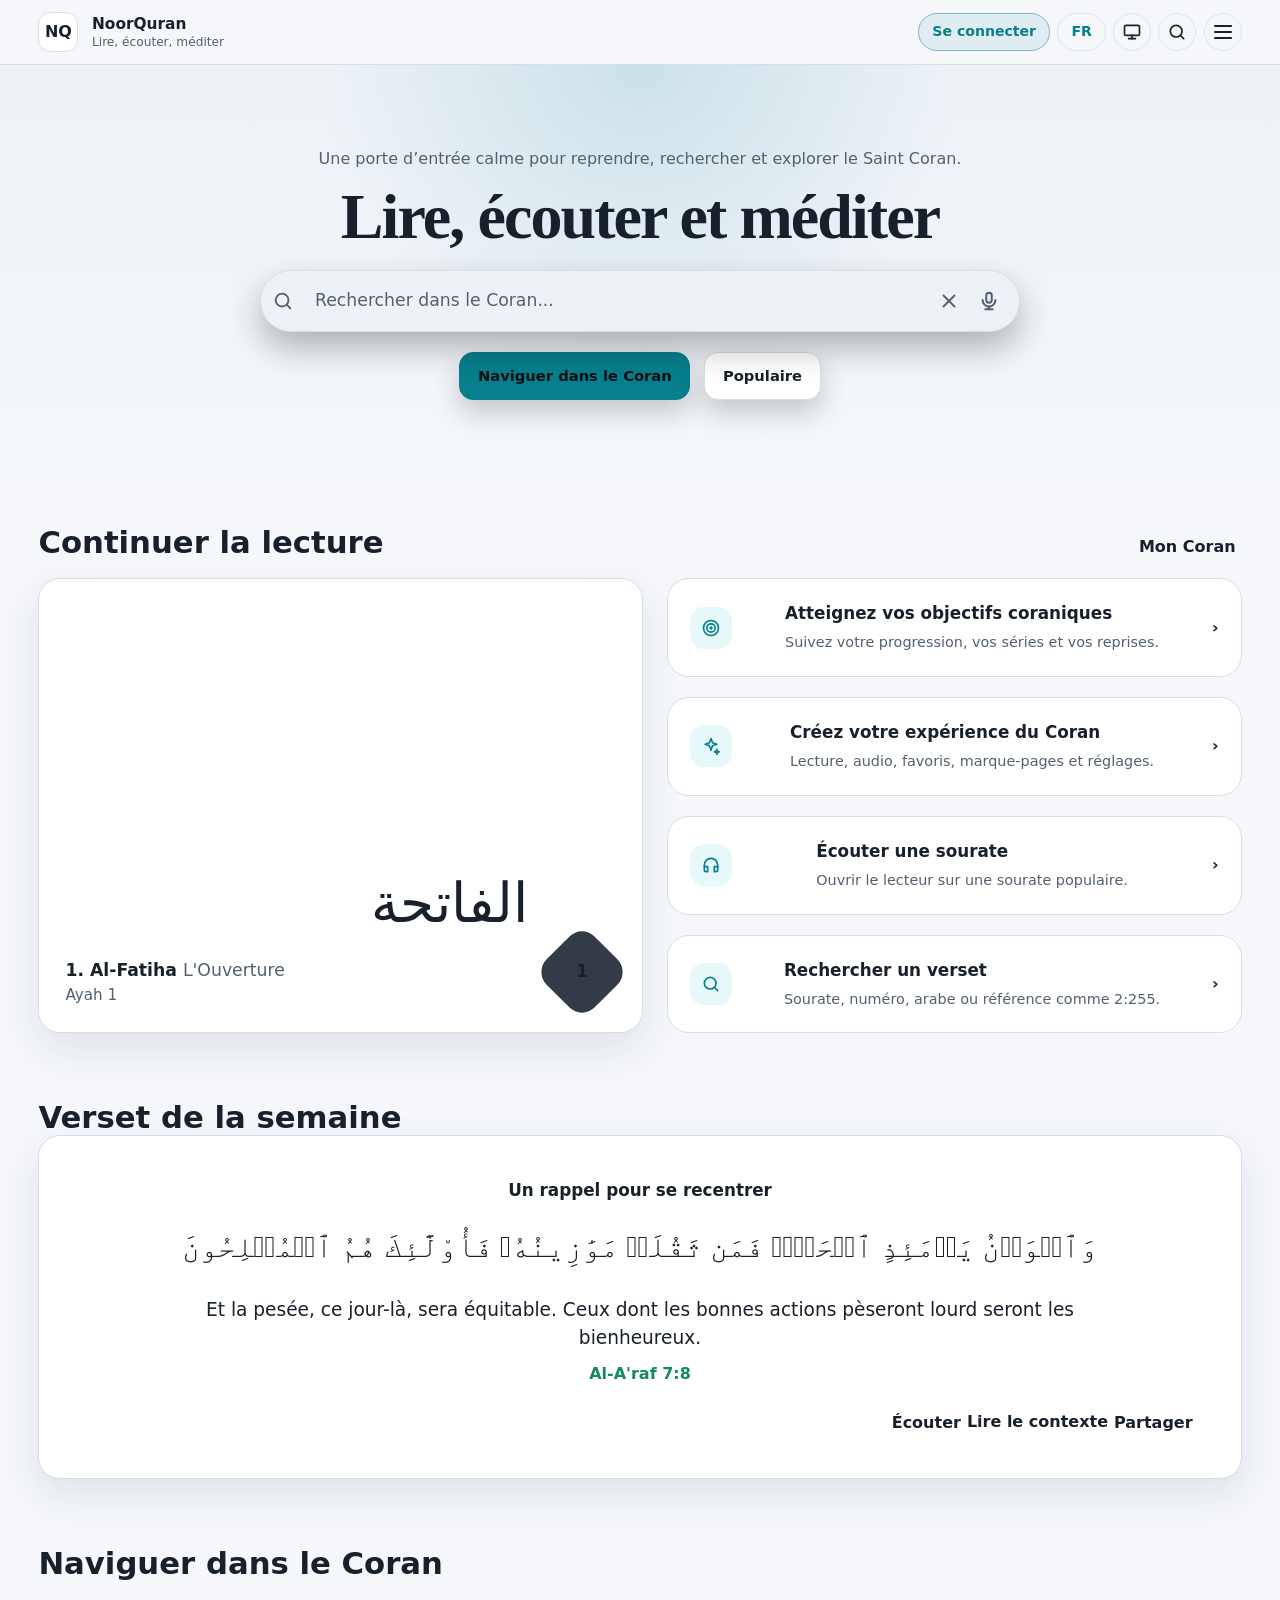
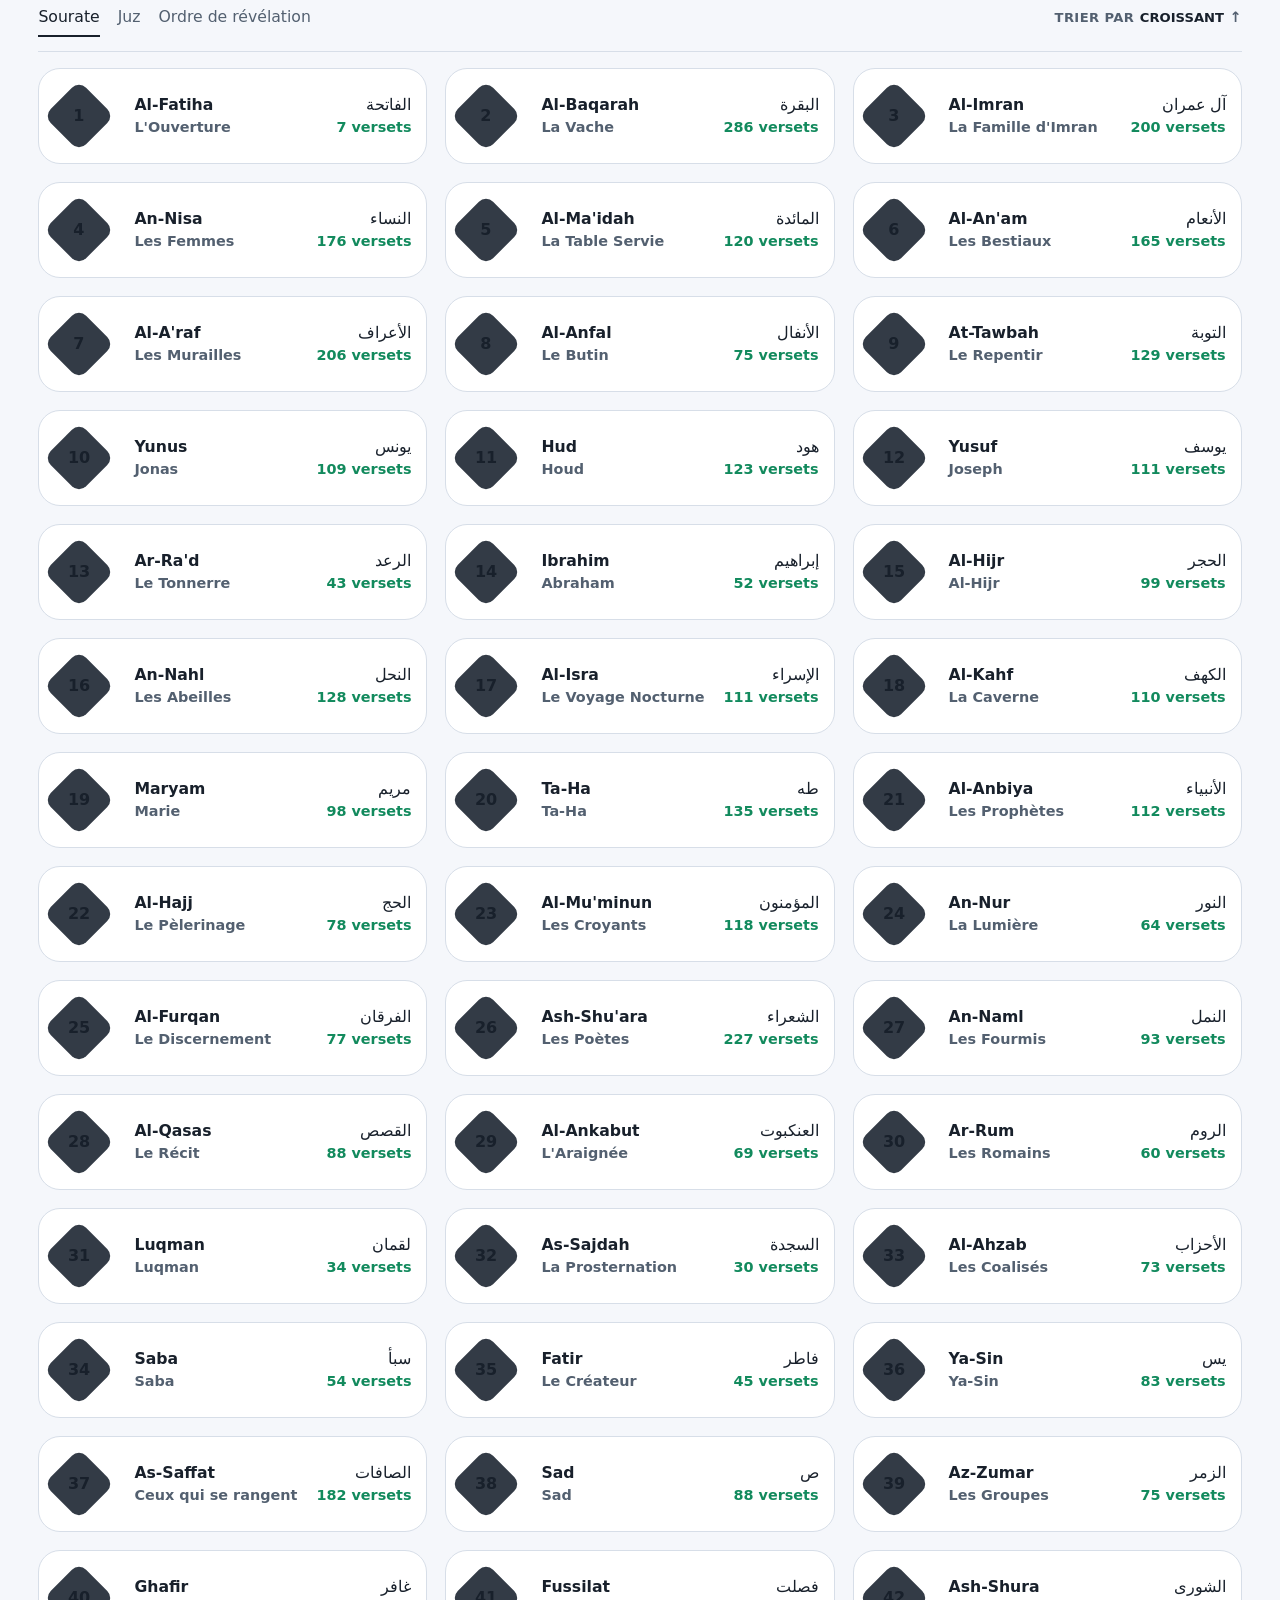
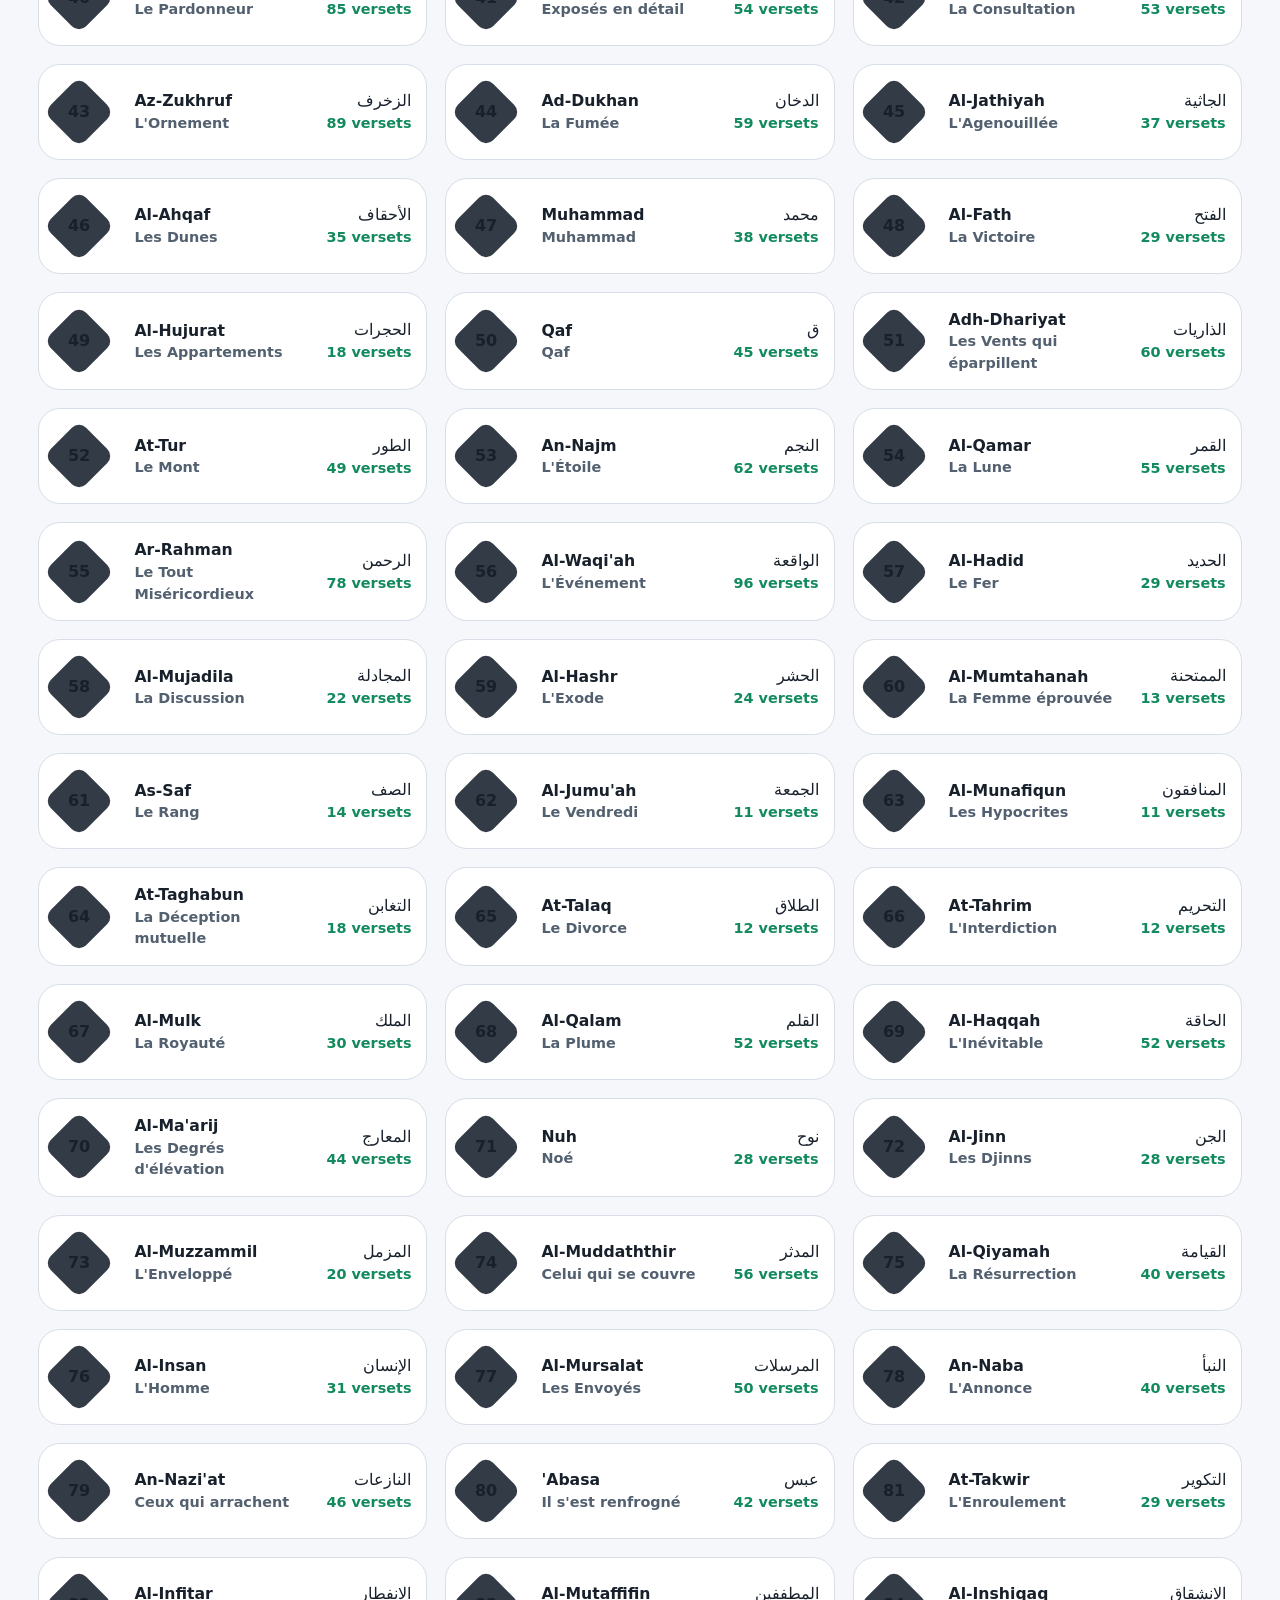
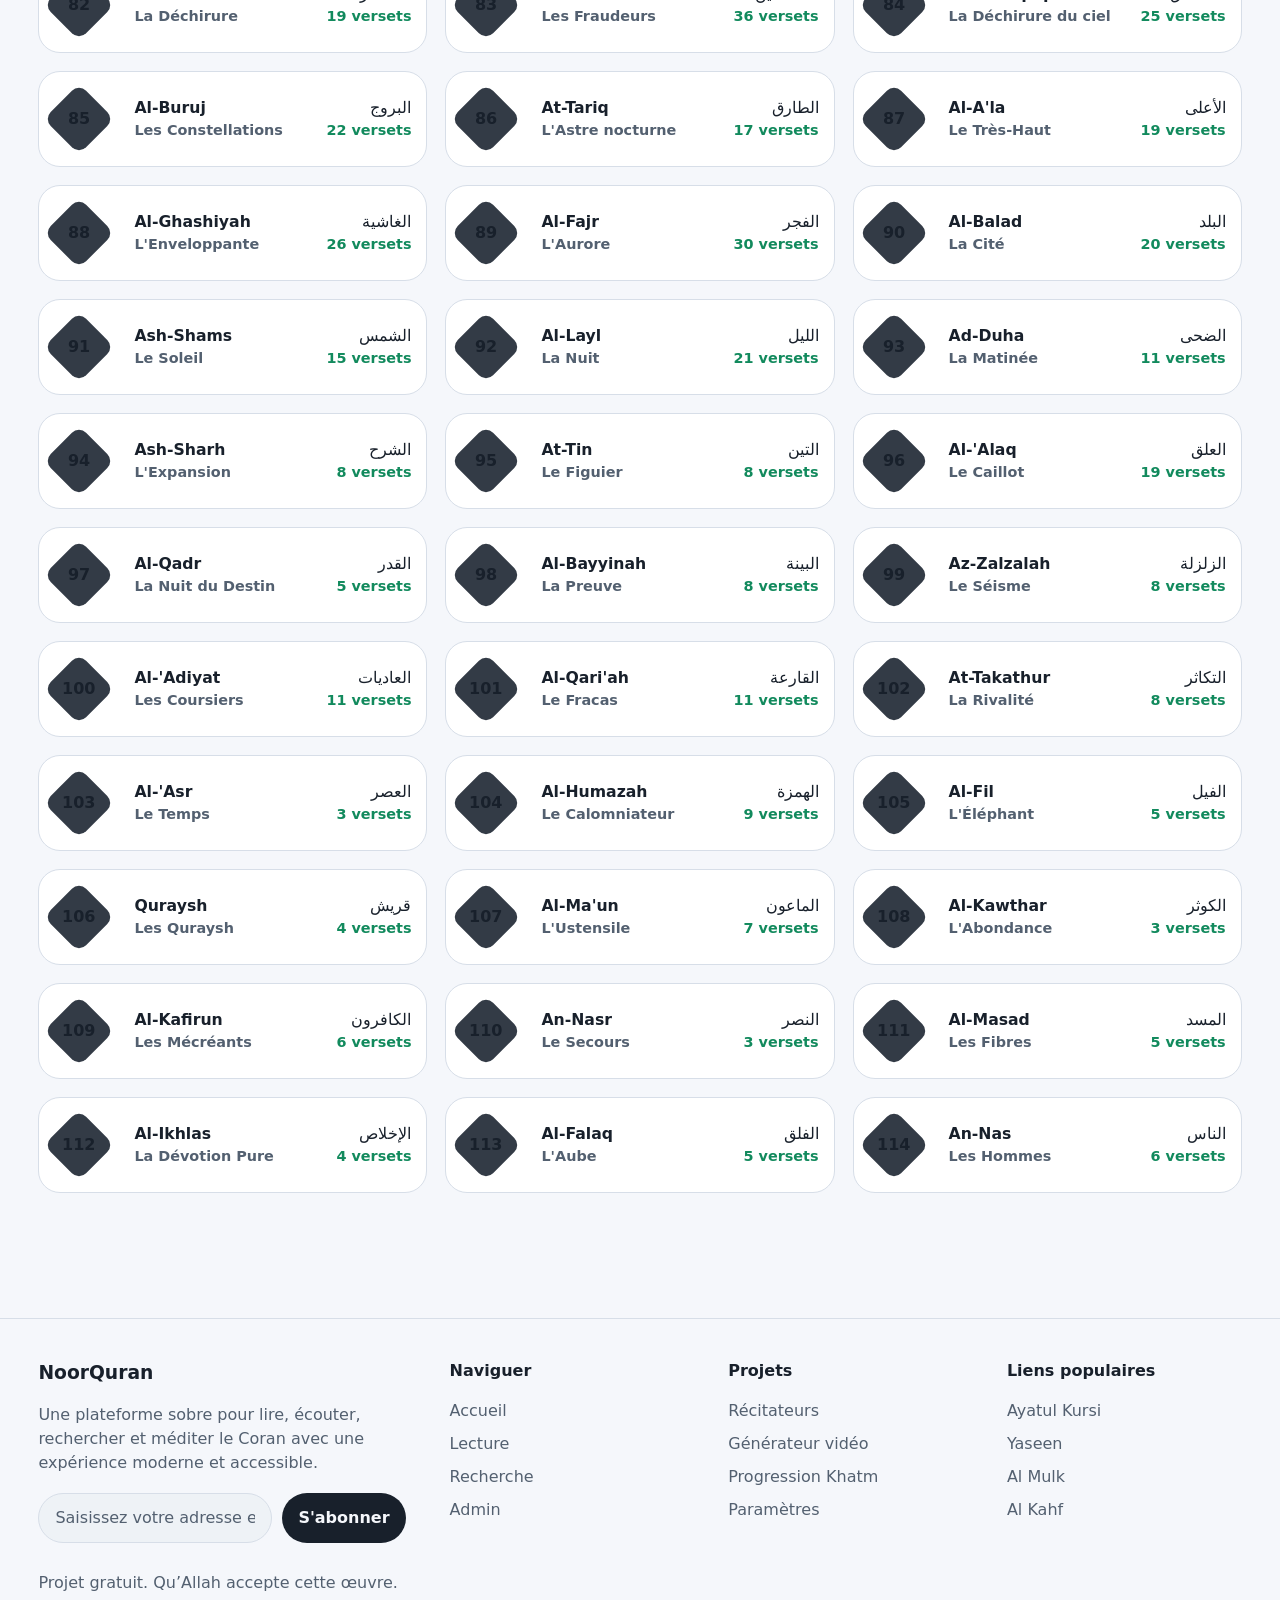
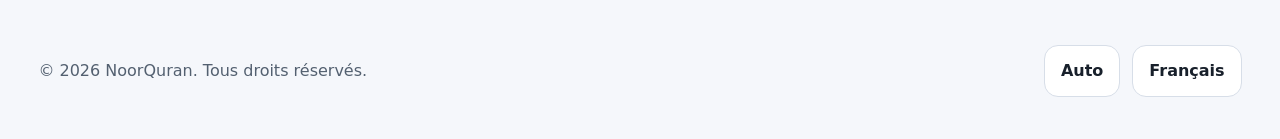
==== commit 1c116701: "Split global design system modules" ====
--- a/index.html
+++ b/index.html
@@ -16,6 +16,9 @@
 <script src="assets/icons/nq-icons.js"></script>
 
 <script defer src="assets/js/api.js"></script>
+<script defer src="assets/js/storage.js"></script>
+<script defer src="assets/js/theme.js"></script>
+<script defer src="assets/js/i18n.js"></script>
 <script defer src="assets/js/app.js"></script>
 </head>
 <body data-theme="dark">
--- a/assets/css/variables.css
+++ b/assets/css/variables.css
@@ -1 +1,12 @@
-/* NoorQuran design tokens. Source-compatible variables are currently kept in components.css during migration. */
+/* NoorQuran design tokens and theme variables. */
+:root{
+  --bg:#1e222b;--bg-soft:#171b22;--surface:#252a33;--surface-soft:#2a303a;--surface-raised:#323946;
+  --text:#f4f1ea;--text-muted:#b9c0cb;--text-soft:#8f98a6;--accent:#35c7cc;--accent-hover:#4dd58a;
+  --border:#3b424e;--radius-sm:10px;--radius-md:14px;--radius-lg:22px;--shadow-soft:0 18px 48px rgba(0,0,0,.24);
+  --font-ui:Inter,Segoe UI,system-ui,-apple-system,BlinkMacSystemFont,sans-serif;--font-arabic:Georgia,'Times New Roman',serif;
+  --space-page:clamp(16px,3vw,40px);--max-page:1440px;
+  --card:var(--surface);--card2:var(--surface-soft);--line:var(--border);--muted:var(--text-muted);--soft:var(--text-soft);--shadow:var(--shadow-soft);
+  --tx:var(--text);--tx2:var(--text-muted);--tx3:var(--text-soft);--bd:color-mix(in srgb,var(--border) 72%,transparent);--bd2:color-mix(in srgb,var(--accent) 48%,transparent);--em:var(--accent-hover);--em2:#1b4d42;--gold:var(--accent);--gold2:var(--accent-hover);--gold3:var(--text-soft);--bg2:var(--bg-soft);--bg3:var(--surface);--bg4:var(--surface-soft);--r:var(--radius-sm);
+}
+body[data-theme="light"],body.light{--bg:#f5f7fb;--bg-soft:#edf2f7;--surface:#fff;--surface-soft:#eef2f6;--surface-raised:#e5ebf1;--text:#18202b;--text-muted:#536070;--text-soft:#6d7786;--accent:#087f8c;--accent-hover:#128a5d;--border:#d7dee8;--shadow-soft:0 16px 38px rgba(35,45,65,.10);--card:var(--surface);--card2:var(--surface-soft);--line:var(--border);--muted:var(--text-muted);--soft:var(--text-soft);--tx:var(--text);--tx2:var(--text-muted);--tx3:var(--text-soft);--bd:color-mix(in srgb,var(--border) 76%,transparent);--bd2:color-mix(in srgb,var(--accent) 48%,transparent);--em:var(--accent-hover);--gold:var(--accent);--gold2:var(--accent-hover);--gold3:var(--text-soft);--bg2:var(--bg-soft);--bg3:var(--surface);--bg4:var(--surface-soft)}
+body[data-theme="sepia"]{--bg:#eee4d2;--bg-soft:#eadbc4;--surface:#fbf3e4;--surface-soft:#f3e7d2;--surface-raised:#ead9bd;--text:#2d261d;--text-muted:#6d604f;--text-soft:#81715d;--accent:#1f7d72;--accent-hover:#2f8b5f;--border:#d8c5a8;--shadow-soft:0 16px 38px rgba(73,55,30,.12);--card:var(--surface);--card2:var(--surface-soft);--line:var(--border);--muted:var(--text-muted);--soft:var(--text-soft);--tx:var(--text);--tx2:var(--text-muted);--tx3:var(--text-soft);--bd:color-mix(in srgb,var(--border) 76%,transparent);--bd2:color-mix(in srgb,var(--accent) 48%,transparent);--em:var(--accent-hover);--gold:var(--accent);--gold2:var(--accent-hover);--gold3:var(--text-soft);--bg2:var(--bg-soft);--bg3:var(--surface);--bg4:var(--surface-soft)}
--- a/assets/css/base.css
+++ b/assets/css/base.css
@@ -1 +1,6 @@
-/* NoorQuran base layer. Page resets are being migrated progressively. */
+/* NoorQuran base reset, body, typography and focus states. */
+html{scroll-behavior:smooth}
+body{background:var(--bg)!important;color:var(--text)!important;font-family:var(--font-ui);accent-color:var(--accent)}
+a{color:inherit}
+button,input,select,textarea{font-family:inherit}
+button:focus-visible,a:focus-visible,input:focus-visible,select:focus-visible,textarea:focus-visible{outline:2px solid var(--accent);outline-offset:3px}
--- a/assets/css/layout.css
+++ b/assets/css/layout.css
@@ -1 +1,6 @@
-/* NoorQuran layout layer. Shared layout rules are being migrated progressively. */
+/* NoorQuran shared layout primitives. */
+.site-header,#topbar{background:color-mix(in srgb,var(--bg) 92%,transparent)!important;border-bottom:1px solid var(--border)!important;color:var(--text)!important;backdrop-filter:blur(16px)}
+.audio-bar{left:0!important;right:0!important;bottom:0!important;border-radius:0!important;border-left:0!important;border-right:0!important;border-bottom:0!important}
+.audio-inner{min-height:72px}
+#app,.main-content,#vwrap{padding-bottom:max(120px,env(safe-area-inset-bottom) + 96px)!important}
+.footer{border-top-color:var(--border)!important}
--- a/assets/css/components.css
+++ b/assets/css/components.css
@@ -1,30 +1,38 @@
-/* Extracted from assets/site-system.css */
-﻿:root{
-  --bg:#1e222b;--bg-soft:#171b22;--surface:#252a33;--surface-soft:#2a303a;--surface-raised:#323946;
-  --text:#f4f1ea;--text-muted:#b9c0cb;--text-soft:#8f98a6;--accent:#35c7cc;--accent-hover:#4dd58a;
-  --border:#3b424e;--radius-sm:10px;--radius-md:14px;--radius-lg:22px;--shadow-soft:0 18px 48px rgba(0,0,0,.24);
-  --font-ui:Inter,Segoe UI,system-ui,-apple-system,BlinkMacSystemFont,sans-serif;--font-arabic:Georgia,'Times New Roman',serif;
-  --space-page:clamp(16px,3vw,40px);--max-page:1440px;
-  --card:var(--surface);--card2:var(--surface-soft);--line:var(--border);--muted:var(--text-muted);--soft:var(--text-soft);--shadow:var(--shadow-soft);
-  --tx:var(--text);--tx2:var(--text-muted);--tx3:var(--text-soft);--bd:color-mix(in srgb,var(--border) 72%,transparent);--bd2:color-mix(in srgb,var(--accent) 48%,transparent);--em:var(--accent-hover);--em2:#1b4d42;--gold:var(--accent);--gold2:var(--accent-hover);--gold3:var(--text-soft);--bg2:var(--bg-soft);--bg3:var(--surface);--bg4:var(--surface-soft);--r:var(--radius-sm);
-}
-body[data-theme="light"],body.light{--bg:#f5f7fb;--bg-soft:#edf2f7;--surface:#fff;--surface-soft:#eef2f6;--surface-raised:#e5ebf1;--text:#18202b;--text-muted:#536070;--text-soft:#6d7786;--accent:#087f8c;--accent-hover:#128a5d;--border:#d7dee8;--shadow-soft:0 16px 38px rgba(35,45,65,.10);--card:var(--surface);--card2:var(--surface-soft);--line:var(--border);--muted:var(--text-muted);--soft:var(--text-soft);--tx:var(--text);--tx2:var(--text-muted);--tx3:var(--text-soft);--bd:color-mix(in srgb,var(--border) 76%,transparent);--bd2:color-mix(in srgb,var(--accent) 48%,transparent);--em:var(--accent-hover);--gold:var(--accent);--gold2:var(--accent-hover);--gold3:var(--text-soft);--bg2:var(--bg-soft);--bg3:var(--surface);--bg4:var(--surface-soft)}
-body[data-theme="sepia"]{--bg:#eee4d2;--bg-soft:#eadbc4;--surface:#fbf3e4;--surface-soft:#f3e7d2;--surface-raised:#ead9bd;--text:#2d261d;--text-muted:#6d604f;--text-soft:#81715d;--accent:#1f7d72;--accent-hover:#2f8b5f;--border:#d8c5a8;--shadow-soft:0 16px 38px rgba(73,55,30,.12);--card:var(--surface);--card2:var(--surface-soft);--line:var(--border);--muted:var(--text-muted);--soft:var(--text-soft);--tx:var(--text);--tx2:var(--text-muted);--tx3:var(--text-soft);--bd:color-mix(in srgb,var(--border) 76%,transparent);--bd2:color-mix(in srgb,var(--accent) 48%,transparent);--em:var(--accent-hover);--gold:var(--accent);--gold2:var(--accent-hover);--gold3:var(--text-soft);--bg2:var(--bg-soft);--bg3:var(--surface);--bg4:var(--surface-soft)}
-html{scroll-behavior:smooth}body{background:var(--bg)!important;color:var(--text)!important;font-family:var(--font-ui);accent-color:var(--accent)}
-a{color:inherit}button,input,select,textarea{font-family:inherit}button:focus-visible,a:focus-visible,input:focus-visible,select:focus-visible,textarea:focus-visible{outline:2px solid var(--accent);outline-offset:3px}
-.icon,.nq-icon{width:20px!important;height:20px!important;max-width:20px!important;max-height:20px!important;display:inline-block;vertical-align:-.18em;color:currentColor;flex:0 0 auto}.icon-sm{width:18px!important;height:18px!important;max-width:18px!important;max-height:18px!important}.icon-md{width:22px!important;height:22px!important;max-width:22px!important;max-height:22px!important}.icon-lg{width:24px!important;height:24px!important;max-width:24px!important;max-height:24px!important}.nq-icon-wrap{display:inline-flex;align-items:center;justify-content:center;color:currentColor;line-height:0;flex:0 0 auto}.icon-muted{color:var(--text-muted)}.icon-active,.on .nq-icon,.active .nq-icon{color:var(--accent)}button:hover .nq-icon,a:hover .nq-icon{color:var(--accent-hover)}.hamb .nq-icon-wrap{width:auto!important;height:auto!important;background:transparent!important;box-shadow:none!important}
-.site-header,#topbar{background:color-mix(in srgb,var(--bg) 92%,transparent)!important;border-bottom:1px solid var(--border)!important;color:var(--text)!important;backdrop-filter:blur(16px)}
+/* NoorQuran shared UI components. */
+.icon,.nq-icon{width:20px!important;height:20px!important;max-width:20px!important;max-height:20px!important;display:inline-block;vertical-align:-.18em;color:currentColor;flex:0 0 auto}
+.icon-sm{width:18px!important;height:18px!important;max-width:18px!important;max-height:18px!important}
+.icon-md{width:22px!important;height:22px!important;max-width:22px!important;max-height:22px!important}
+.icon-lg{width:24px!important;height:24px!important;max-width:24px!important;max-height:24px!important}
+.nq-icon-wrap{display:inline-flex;align-items:center;justify-content:center;color:currentColor;line-height:0;flex:0 0 auto}
+.icon-muted{color:var(--text-muted)}
+.icon-active,.on .nq-icon,.active .nq-icon{color:var(--accent)}
+button:hover .nq-icon,a:hover .nq-icon{color:var(--accent-hover)}
+.hamb .nq-icon-wrap{width:auto!important;height:auto!important;background:transparent!important;box-shadow:none!important}
 .brand-mark,.ibtn,.icon-btn,.pill,.lb,.recbtn,.ctrl,.vbtn,.rb,.tooltab,.subtab,.speedbtn,.control-pill,.audio-btn,.pclose,.psearch,.toolfield,.rinput,.ssel{border-color:var(--border)!important;background:var(--surface)!important;color:var(--text)!important;border-radius:var(--radius-md)!important;transition:background .18s,border-color .18s,color .18s,transform .18s}
-.action-btn,.vbtn,.sbtn,.o,.vopt,.shdl,.vact-btn,.genbtn,.prevbtn,.recbtn{display:inline-flex!important;align-items:center!important;justify-content:center!important;gap:8px!important;min-height:40px!important;padding:0 14px!important;border-radius:12px!important;white-space:nowrap!important;line-height:1.1!important}.action-btn .icon,.action-btn .nq-icon,.vbtn .nq-icon,.sbtn .nq-icon,.o .nq-icon,.vopt .nq-icon,.shdl .nq-icon,.vact-btn .nq-icon,.genbtn .nq-icon,.prevbtn .nq-icon,.recbtn .nq-icon{width:20px!important;height:20px!important;max-width:20px!important;max-height:20px!important}
-.ibtn .nq-icon,.icon-btn .nq-icon,.pclose .nq-icon,.desk-tool-ico .nq-icon,.mbico .nq-icon{width:20px!important;height:20px!important;max-width:20px!important;max-height:20px!important}.ctrl .nq-icon,.audio-btn .nq-icon,.mbplay .nq-icon{width:22px!important;height:22px!important;max-width:22px!important;max-height:22px!important}.ctrl.big .nq-icon{width:24px!important;height:24px!important;max-width:24px!important;max-height:24px!important}
+.action-btn,.vbtn,.sbtn,.o,.vopt,.shdl,.vact-btn,.genbtn,.prevbtn,.recbtn{display:inline-flex!important;align-items:center!important;justify-content:center!important;gap:8px!important;min-height:40px!important;padding:0 14px!important;border-radius:12px!important;white-space:nowrap!important;line-height:1.1!important}
+.action-btn .icon,.action-btn .nq-icon,.vbtn .nq-icon,.sbtn .nq-icon,.o .nq-icon,.vopt .nq-icon,.shdl .nq-icon,.vact-btn .nq-icon,.genbtn .nq-icon,.prevbtn .nq-icon,.recbtn .nq-icon{width:20px!important;height:20px!important;max-width:20px!important;max-height:20px!important}
+.ibtn .nq-icon,.icon-btn .nq-icon,.pclose .nq-icon,.desk-tool-ico .nq-icon,.mbico .nq-icon{width:20px!important;height:20px!important;max-width:20px!important;max-height:20px!important}
+.ctrl .nq-icon,.audio-btn .nq-icon,.mbplay .nq-icon{width:22px!important;height:22px!important;max-width:22px!important;max-height:22px!important}
+.ctrl.big .nq-icon{width:24px!important;height:24px!important;max-width:24px!important;max-height:24px!important}
 .pill,.login,.lb.on,.vbtn.on,.rb.on,.tooltab.on,.subtab.on,.speedbtn.on,.audio-btn.on{border-color:var(--accent)!important;color:var(--accent)!important;background:color-mix(in srgb,var(--accent) 12%,var(--surface))!important}
 .ibtn:hover,.icon-btn:hover,.pill:hover,.lb:hover,.recbtn:hover,.ctrl:hover,.vbtn:hover,.rb:hover,.tooltab:hover,.subtab:hover,.speedbtn:hover,.control-pill:hover,.audio-btn:hover{border-color:var(--accent)!important;background:var(--surface-soft)!important;color:var(--accent)!important}
 .card,.resume-card,.feature-card,.daily-card,.surah-card,.project-card,.vc,.vodcard,.donbox,#desk-left,#desk-right,#spanel,#rpanel,#toolpanel,.sharebox,.vidbox,.ritem,.toolitem,.kitem,.audio-bar,#pbar{background:var(--surface)!important;border:1px solid var(--border)!important;border-radius:var(--radius-lg)!important;box-shadow:var(--shadow-soft)!important;color:var(--text)!important}
-.surah-card,.feature-card,.project-card,.vc,.toolitem,.kitem{box-shadow:none!important}.surah-card:hover,.vc:hover,.feature-card:hover,.project-card:hover,.toolitem:hover{border-color:var(--accent)!important;background:color-mix(in srgb,var(--accent) 5%,var(--surface))!important}
-.searchbar,.search-results,.menu-panel,.select-menu,.newsletter input,.progbar,.audio-progress,.kbar{background:var(--surface-soft)!important;border-color:var(--border)!important;color:var(--text)!important}.search-results,.menu-panel,.select-menu{background:var(--surface)!important;box-shadow:var(--shadow-soft)!important}.searchbar input,.newsletter input,.psearch,.toolfield{color:var(--text)!important}.searchbar input::placeholder,.newsletter input::placeholder,.psearch::placeholder,.toolfield::placeholder{color:var(--text-muted)!important}
-.primary,.shdl,.vact-btn{background:var(--accent)!important;color:#061113!important;border:1px solid var(--accent)!important;border-radius:var(--radius-md)!important}.secondary{background:var(--surface)!important;color:var(--text)!important;border:1px solid var(--border)!important;border-radius:var(--radius-md)!important}.primary:hover,.shdl:hover,.vact-btn:hover{background:var(--accent-hover)!important;border-color:var(--accent-hover)!important}
-.audio-bar{left:0!important;right:0!important;bottom:0!important;border-radius:0!important;border-left:0!important;border-right:0!important;border-bottom:0!important}.audio-inner{min-height:72px}.progfill,.audio-progress span,.kfill{background:linear-gradient(90deg,var(--accent),var(--accent-hover))!important}
-.var,.daily-ar,.resume-ar,.surah-ar,.sliar,.desk-surah-ar,.toolar,.vodar{font-family:var(--font-arabic);color:var(--text)!important}.vph,.translit,.surah-count,.daily-ref{color:var(--accent-hover)!important}.vtr,.daily-tr,.resume-meta span,.feature-card p,.project-card p,.footer p,.footer a,.snmeta,.snen,.toolhint,.desk-tool-sub{color:var(--text-muted)!important}
-#app,.main-content,#vwrap{padding-bottom:max(120px,env(safe-area-inset-bottom) + 96px)!important}.footer{border-top-color:var(--border)!important}.toast{background:var(--surface)!important;border-color:var(--border)!important;color:var(--text)!important}
-.verse-actions,.vacts{display:flex!important;flex-wrap:wrap!important;gap:10px!important;align-items:center!important;overflow:visible!important;padding-left:0!important}.vacts .vbtn:nth-child(n){display:inline-flex!important}.vbtn{flex:0 0 auto!important;max-width:100%!important}.vbtn+.vbtn{border-left:1px solid var(--border)!important;border-radius:12px!important;padding-left:14px!important}
+.surah-card,.feature-card,.project-card,.vc,.toolitem,.kitem{box-shadow:none!important}
+.surah-card:hover,.vc:hover,.feature-card:hover,.project-card:hover,.toolitem:hover{border-color:var(--accent)!important;background:color-mix(in srgb,var(--accent) 5%,var(--surface))!important}
+.searchbar,.search-results,.menu-panel,.select-menu,.newsletter input,.progbar,.audio-progress,.kbar{background:var(--surface-soft)!important;border-color:var(--border)!important;color:var(--text)!important}
+.search-results,.menu-panel,.select-menu{background:var(--surface)!important;box-shadow:var(--shadow-soft)!important}
+.searchbar input,.newsletter input,.psearch,.toolfield{color:var(--text)!important}
+.searchbar input::placeholder,.newsletter input::placeholder,.psearch::placeholder,.toolfield::placeholder{color:var(--text-muted)!important}
+.primary,.shdl,.vact-btn{background:var(--accent)!important;color:#061113!important;border:1px solid var(--accent)!important;border-radius:var(--radius-md)!important}
+.secondary{background:var(--surface)!important;color:var(--text)!important;border:1px solid var(--border)!important;border-radius:var(--radius-md)!important}
+.primary:hover,.shdl:hover,.vact-btn:hover{background:var(--accent-hover)!important;border-color:var(--accent-hover)!important}
+.progfill,.audio-progress span,.kfill{background:linear-gradient(90deg,var(--accent),var(--accent-hover))!important}
+.var,.daily-ar,.resume-ar,.surah-ar,.sliar,.desk-surah-ar,.toolar,.vodar{font-family:var(--font-arabic);color:var(--text)!important}
+.vph,.translit,.surah-count,.daily-ref{color:var(--accent-hover)!important}
+.vtr,.daily-tr,.resume-meta span,.feature-card p,.project-card p,.footer p,.footer a,.snmeta,.snen,.toolhint,.desk-tool-sub{color:var(--text-muted)!important}
+.toast{background:var(--surface)!important;border-color:var(--border)!important;color:var(--text)!important}
+.verse-actions,.vacts{display:flex!important;flex-wrap:wrap!important;gap:10px!important;align-items:center!important;overflow:visible!important;padding-left:0!important}
+.vacts .vbtn:nth-child(n){display:inline-flex!important}
+.vbtn{flex:0 0 auto!important;max-width:100%!important}
+.vbtn+.vbtn{border-left:1px solid var(--border)!important;border-radius:12px!important;padding-left:14px!important}
 @media(max-width:760px){.site-header,#topbar{min-height:64px}.audio-bar{min-height:70px}.card,.vc,.daily-card,.resume-card{border-radius:18px!important}.brand-name{font-size:.98rem}.surah-card{min-height:96px}.vacts{gap:8px!important}.vbtn{min-height:40px!important;padding:0 12px!important;font-size:.82rem!important}}
